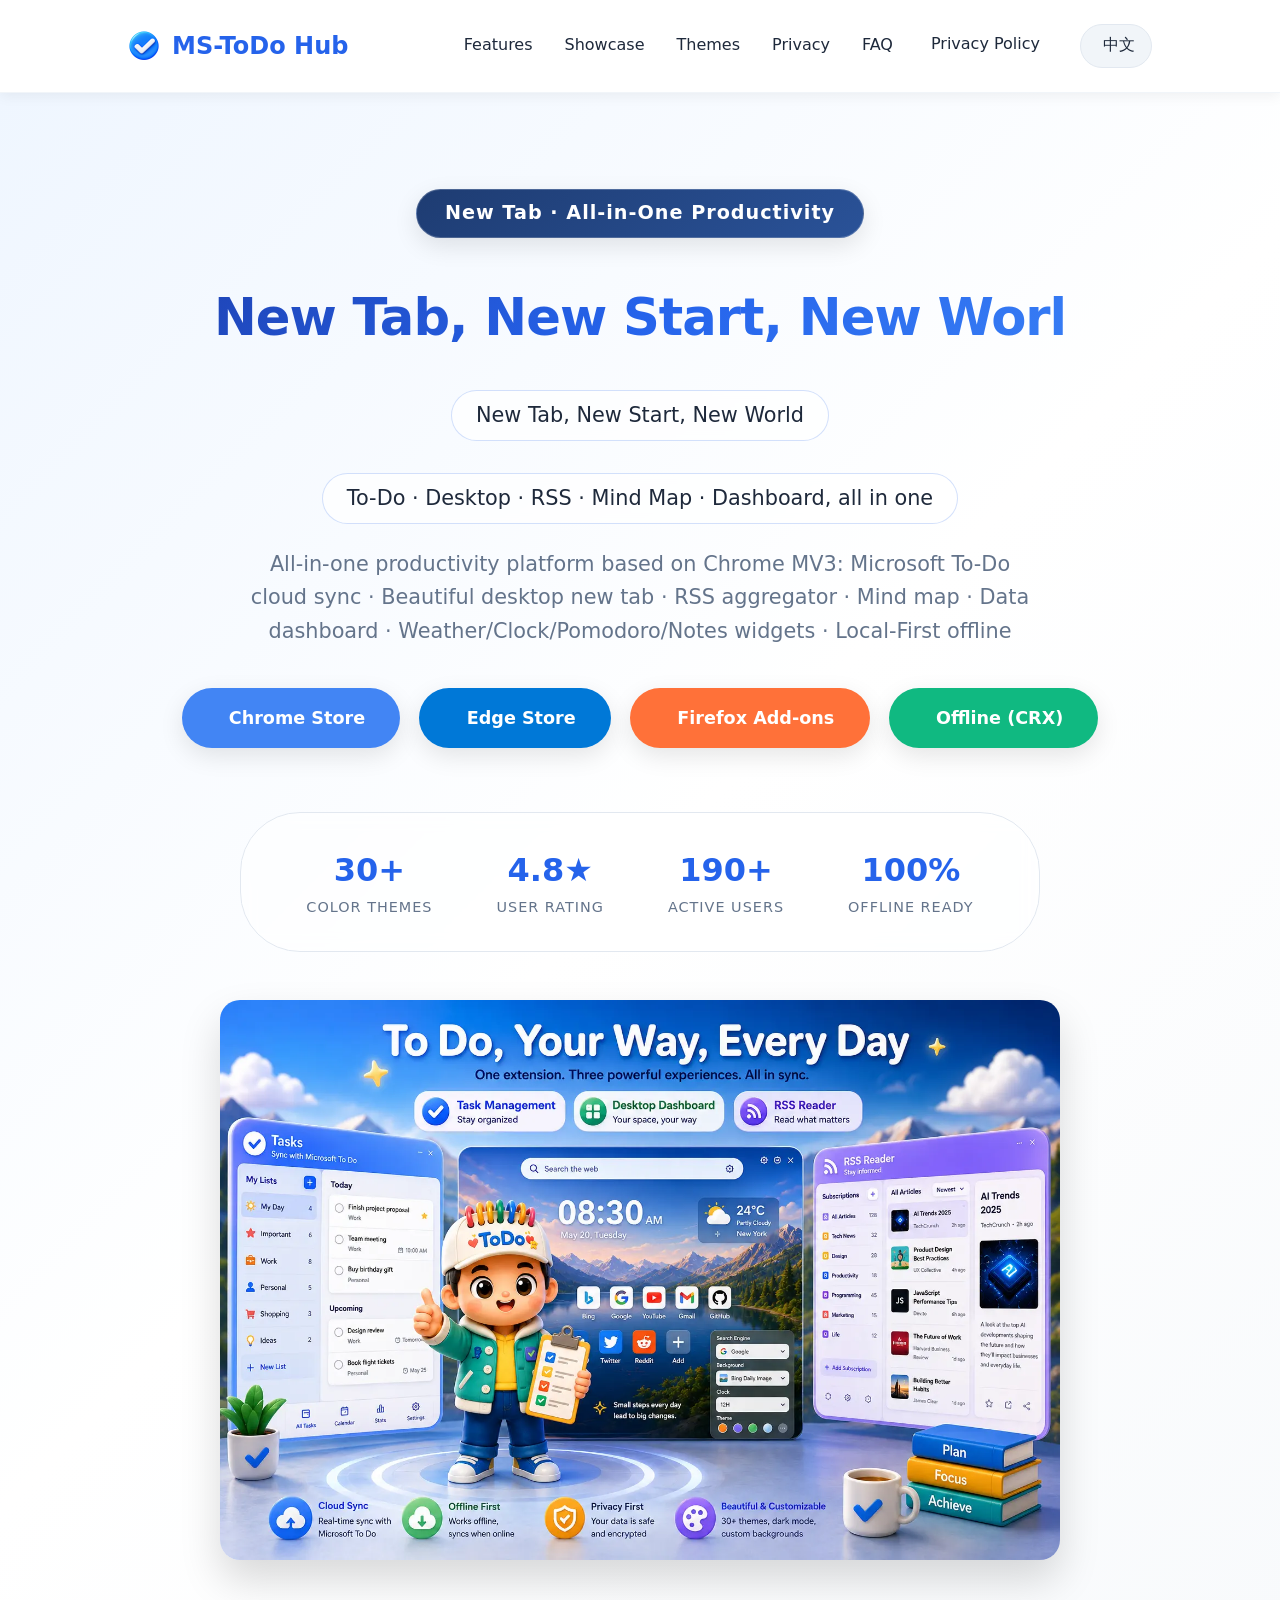
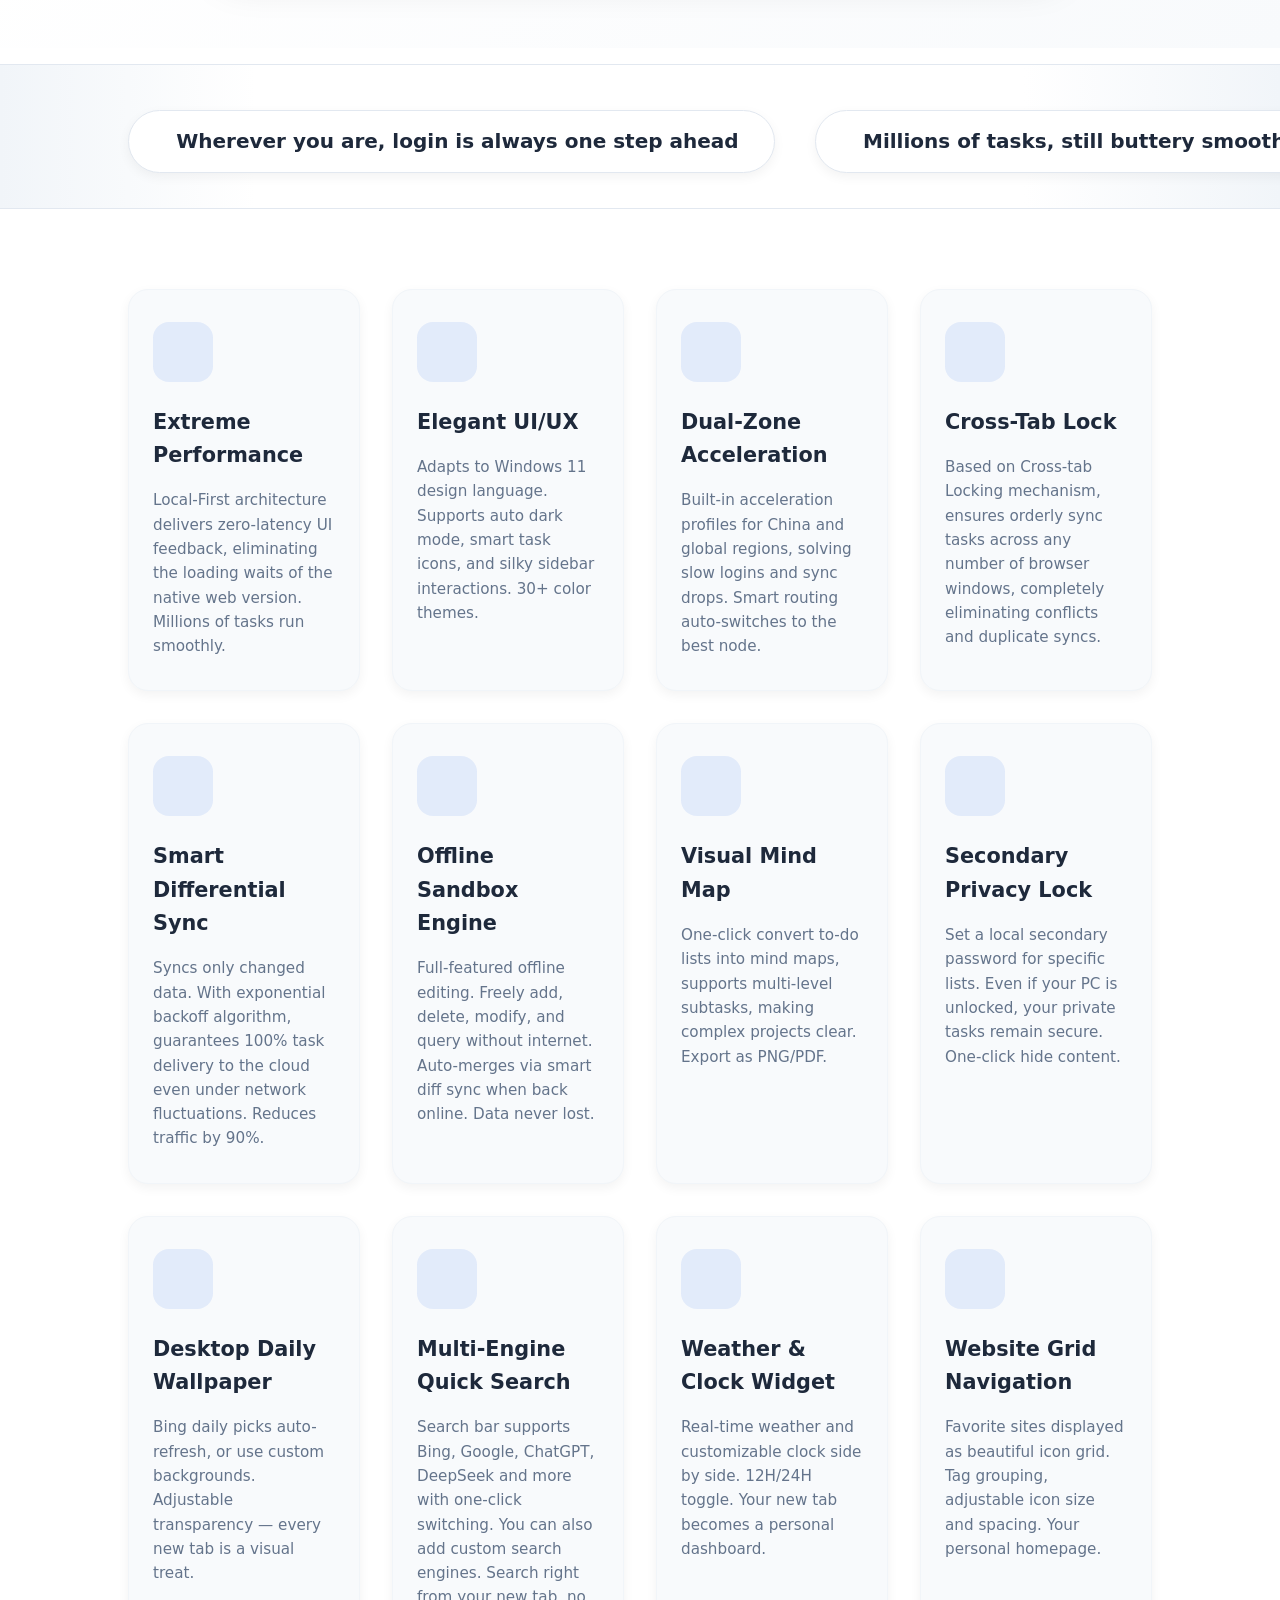
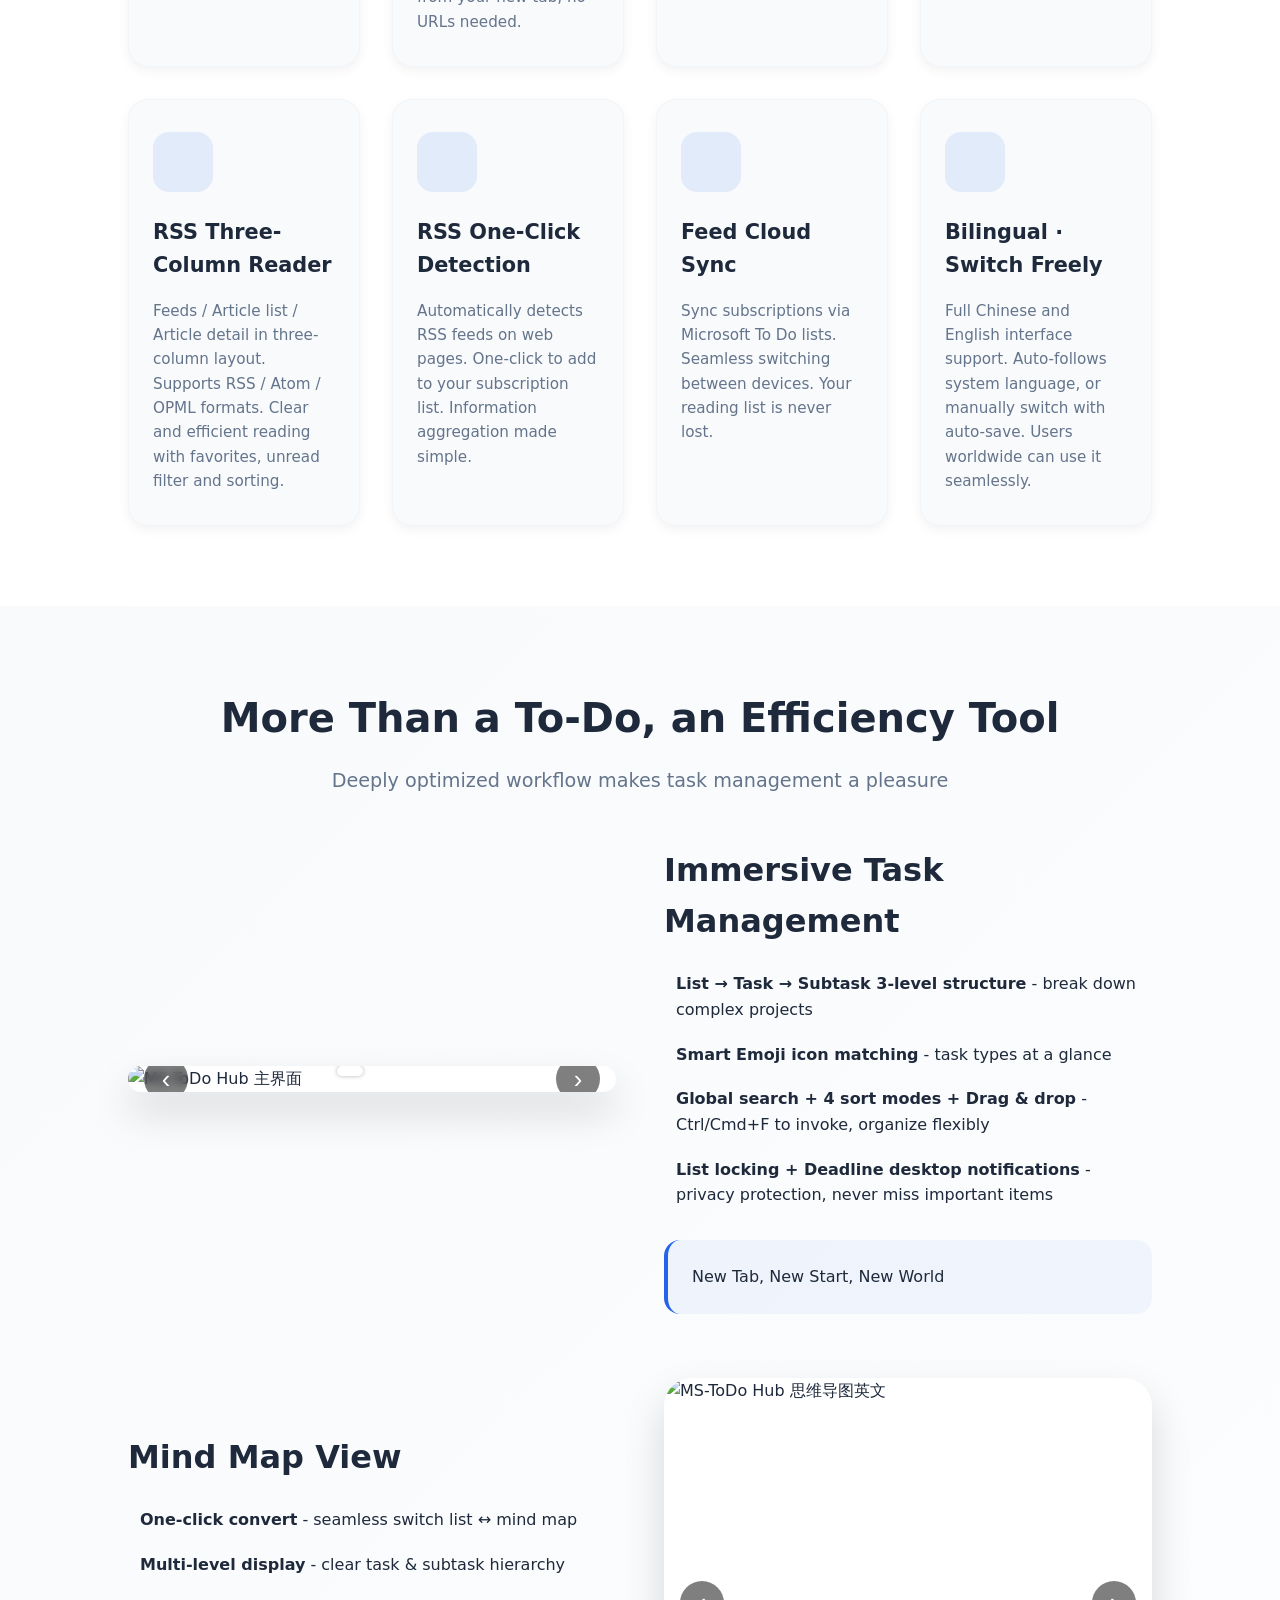
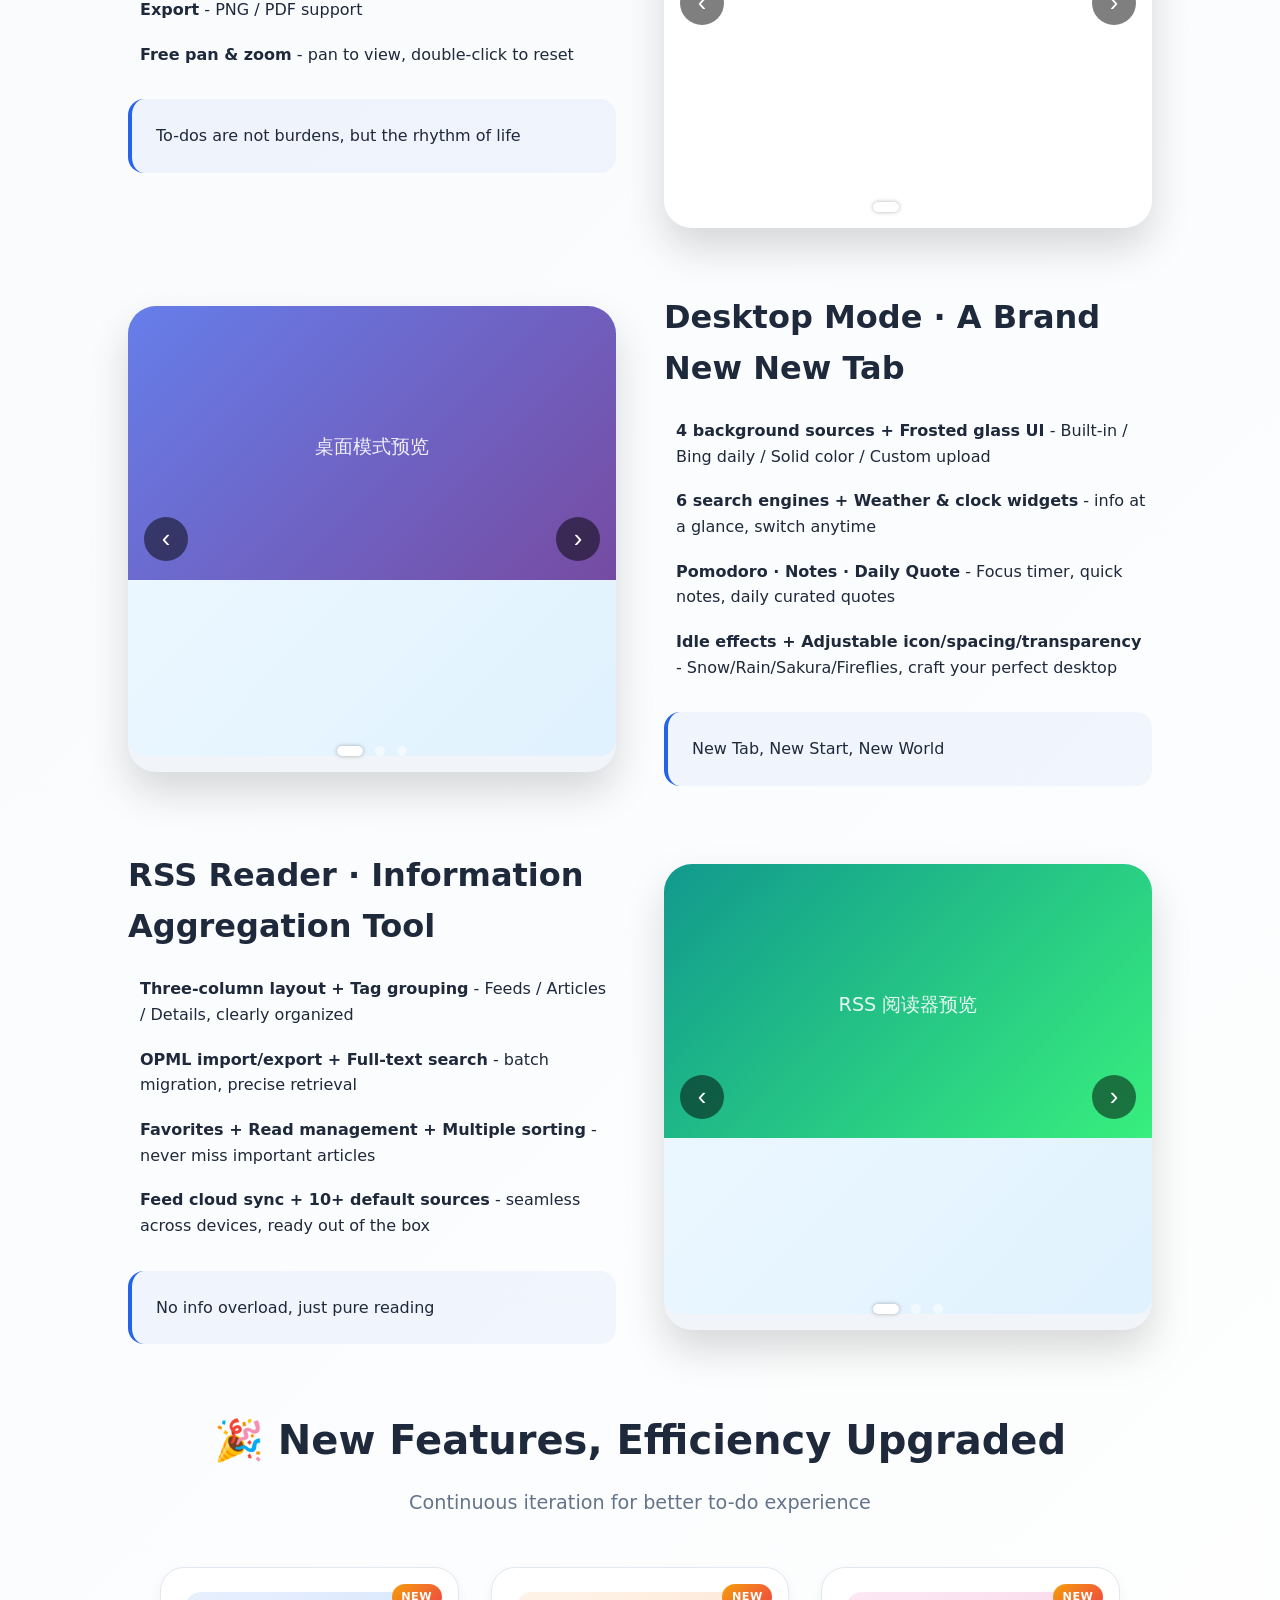
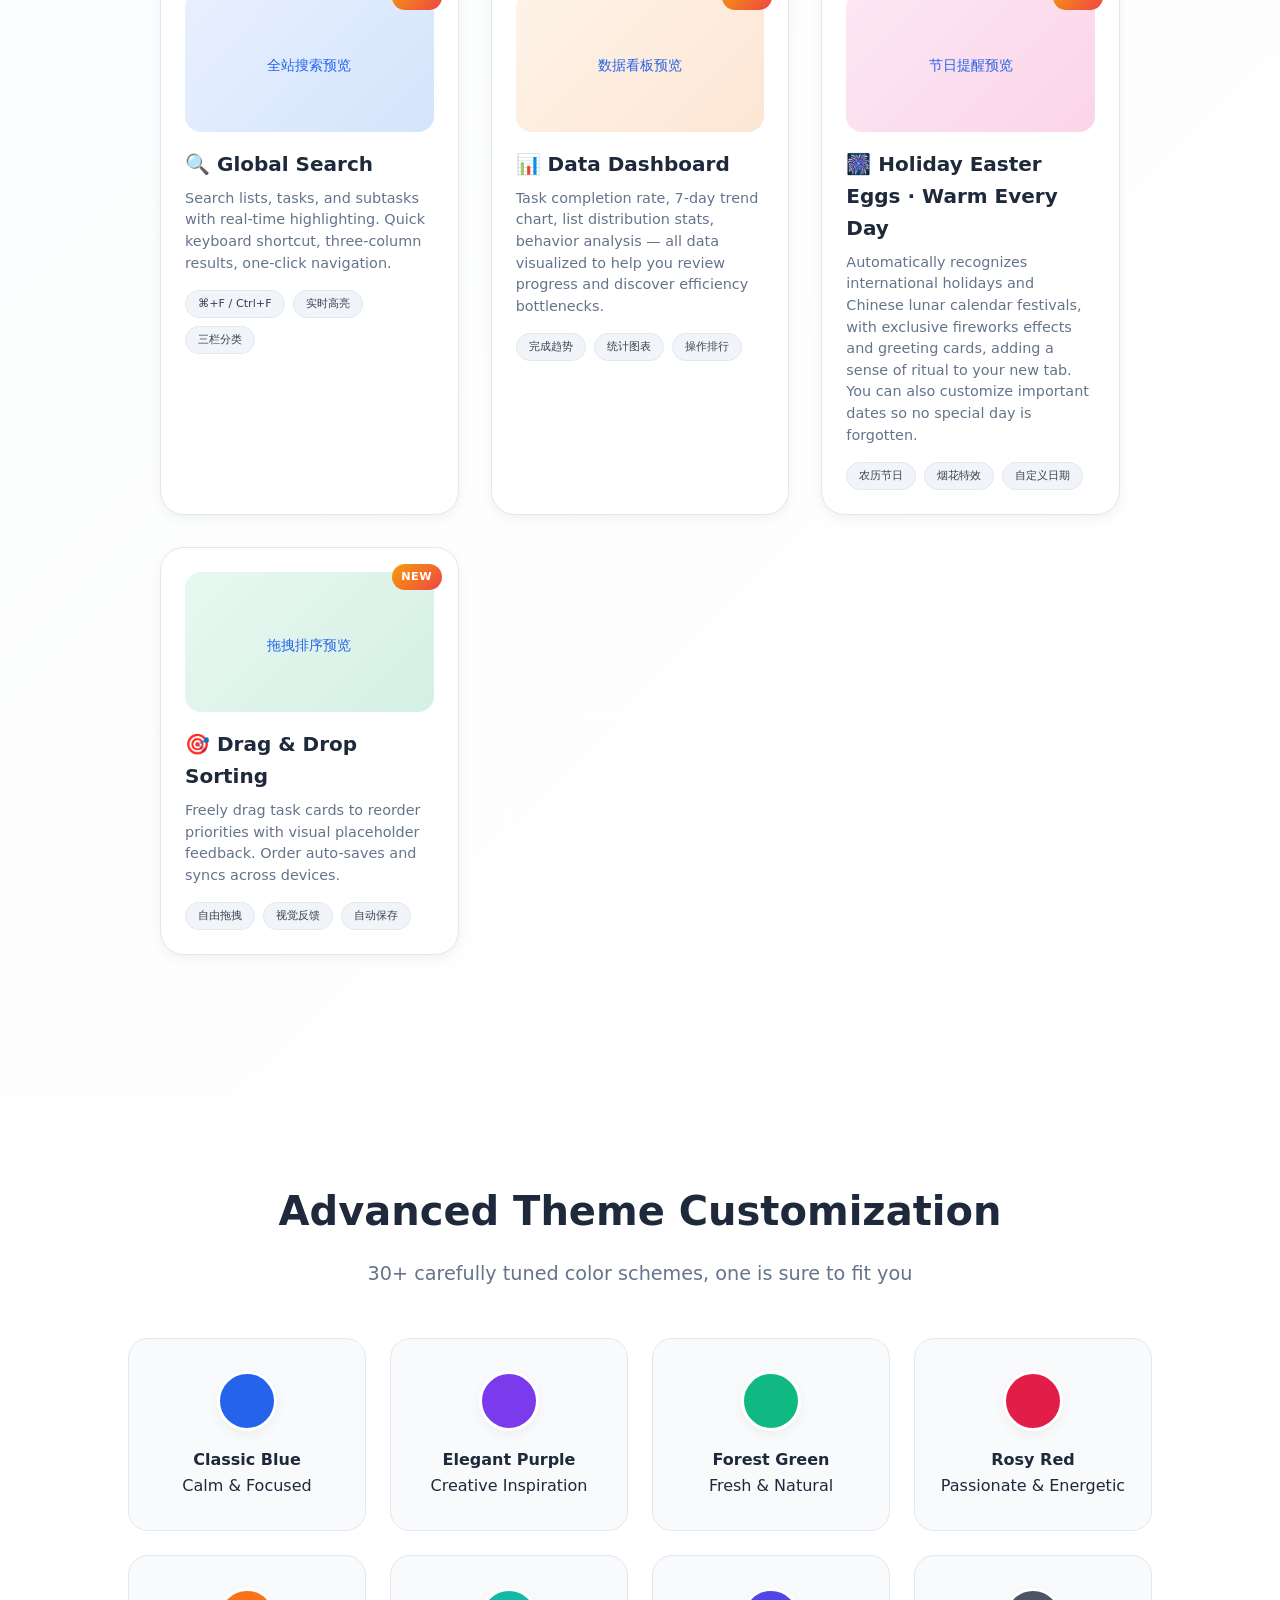
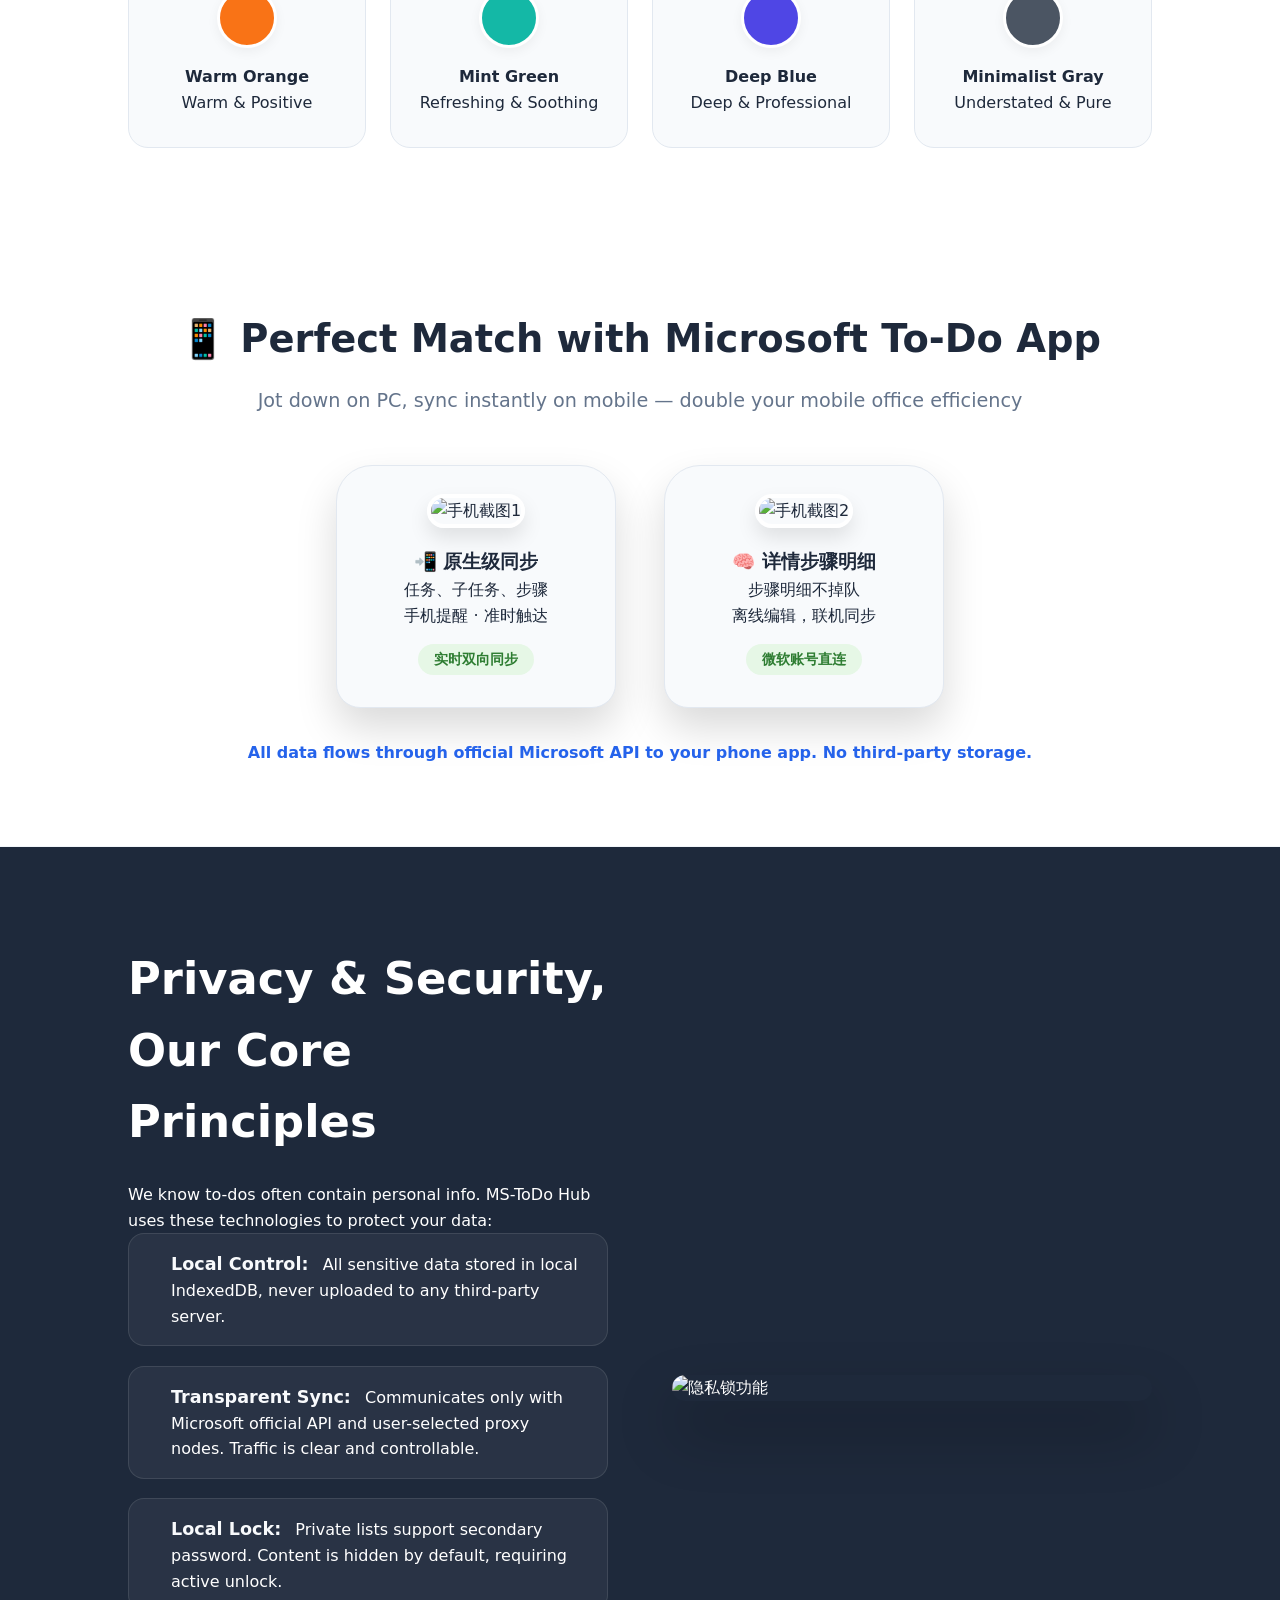
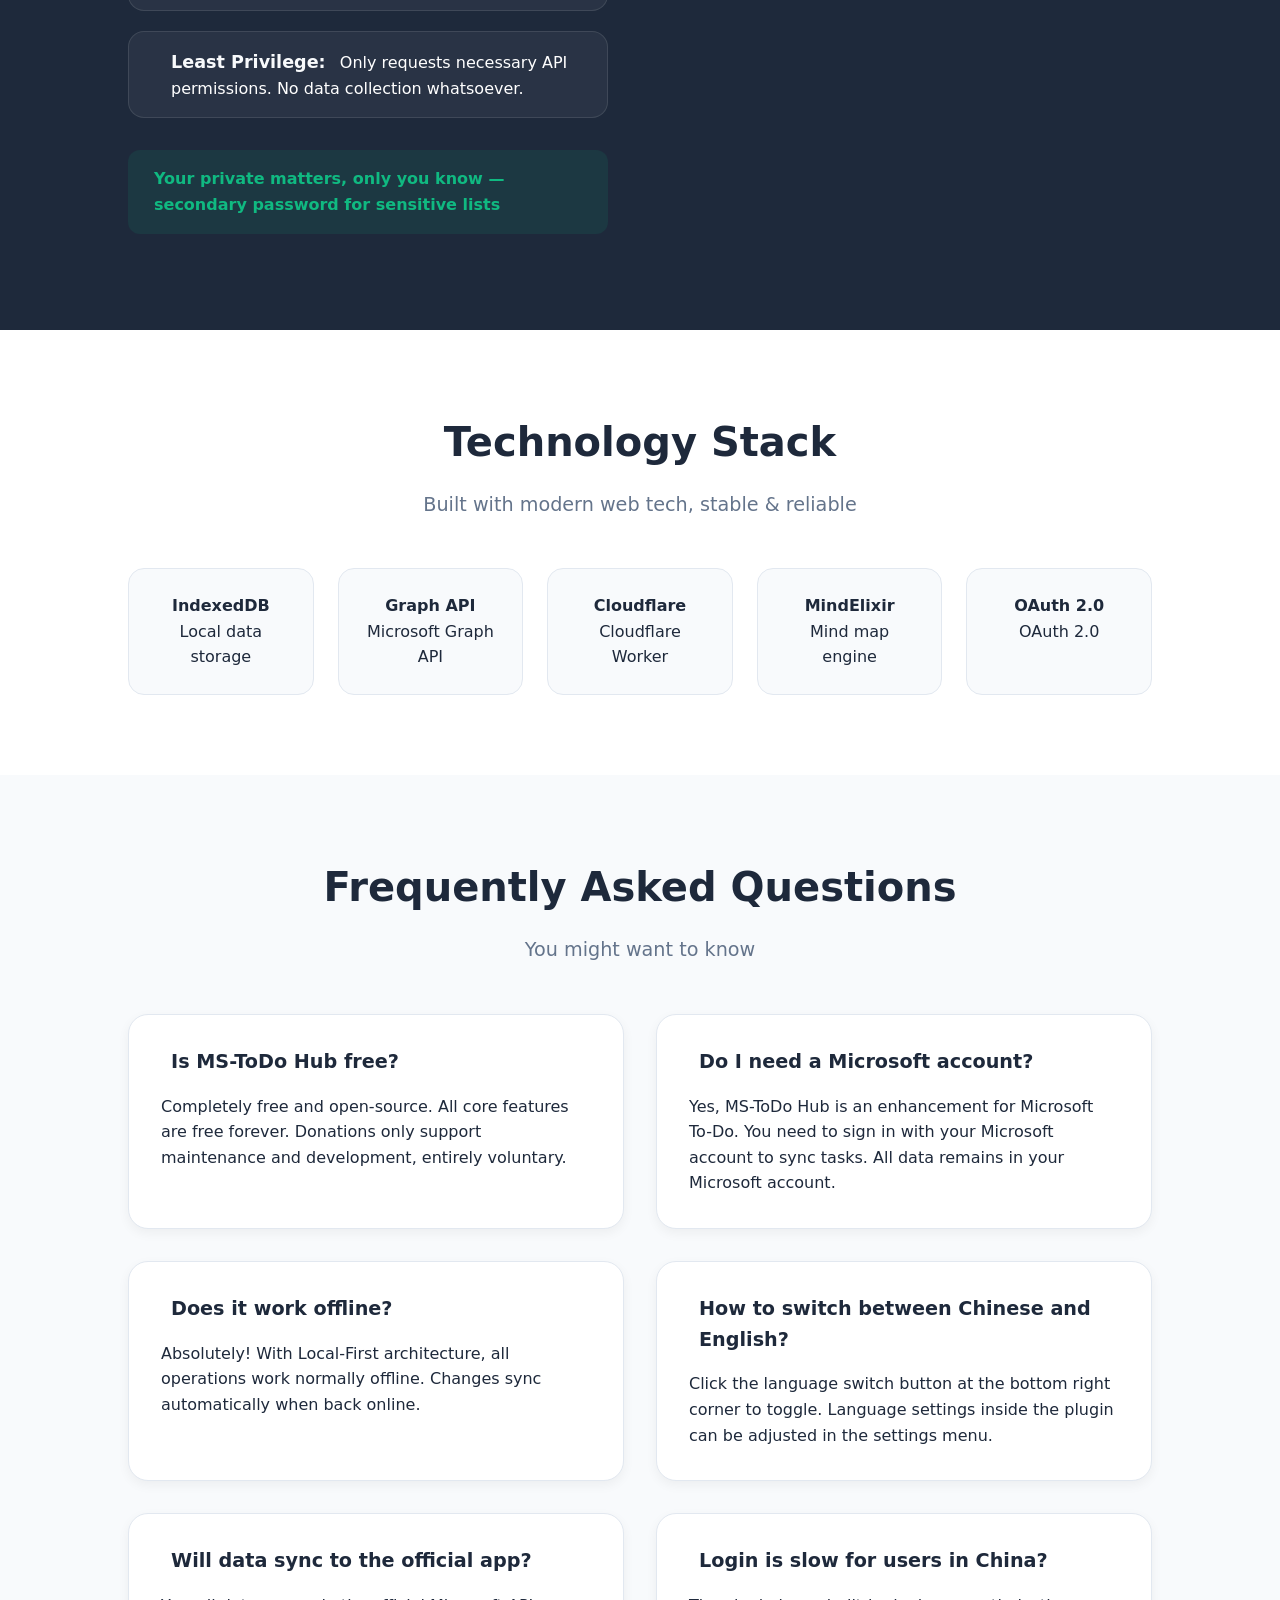
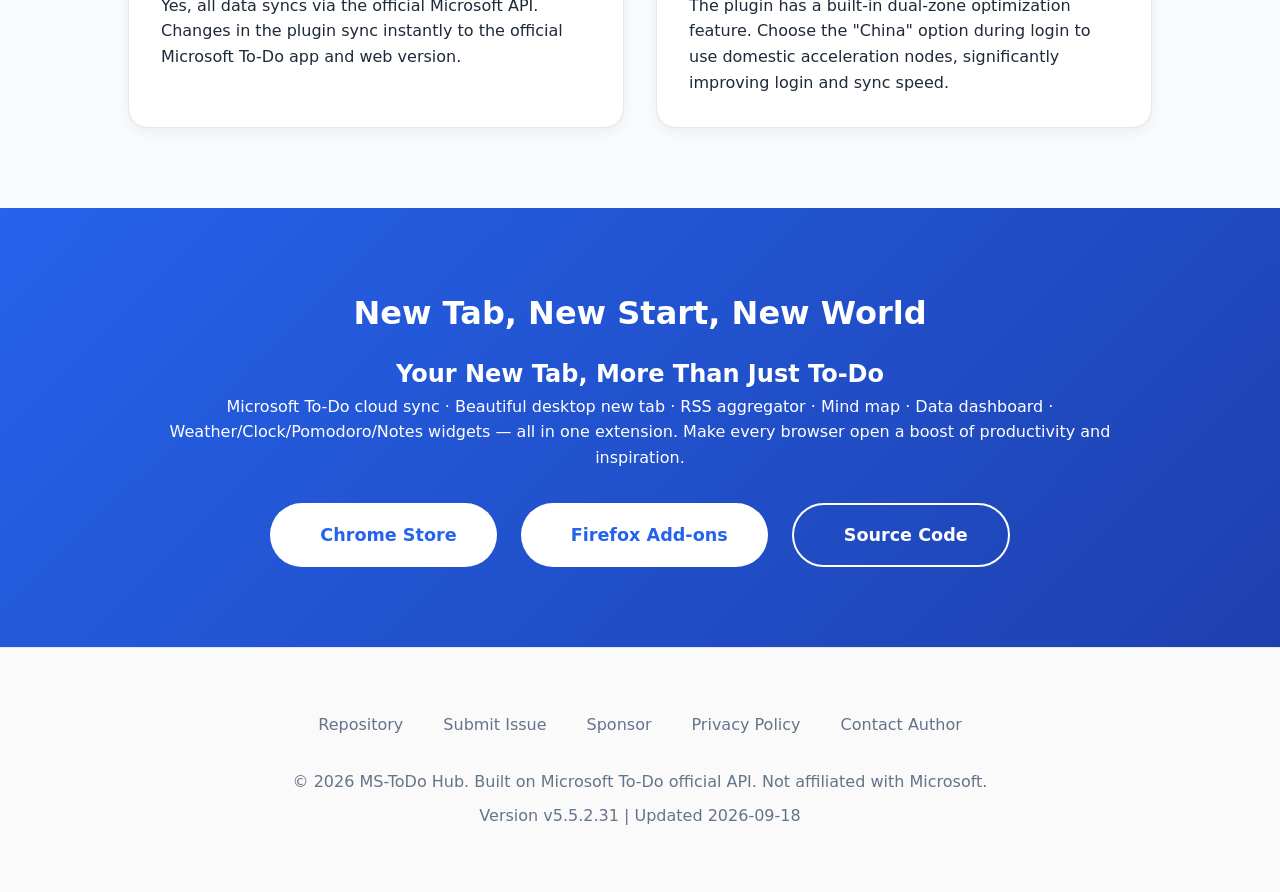
==== index.html @ 9c336937 "离线下载" ====
<!DOCTYPE html>
<html lang="zh-CN">
<head>
    <meta charset="UTF-8">
    <meta name="viewport" content="width=device-width, initial-scale=1.0, user-scalable=yes">
    <title>MS-ToDo Hub · 新标签，新起点，新世界</title>
    <meta name="description" content="MS-ToDo Hub — 基于 Chrome MV3 的一站式效率平台：微软待办云端同步 · 精美桌面新标签页 · RSS 信息聚合 · 思维导图 · 数据看板，辅以天气、时钟、番茄钟、便签等桌面小组件。Local-First 离线优先，双向实时同步。">
    <meta name="keywords" content="微软待办, Microsoft To-Do, 新标签页, RSS阅读器, 桌面模式, 离线同步, 思维导图, 番茄钟, 数据看板, 每日一言">
    <meta property="og:title" content="MS-ToDo Hub · 新标签，新起点，新世界">
    <meta property="og:description" content="一站式效率平台：微软待办云端同步 · 精美桌面新标签页 · RSS 信息聚合 · 思维导图 · 数据看板 · 天气/时钟/番茄钟/便签小组件 · Local-First 离线优先">
    <meta property="og:image" content="img/logo/logo.png">
<!--    <meta name="google-adsense-account" content="ca-pub-5532146792919781">-->
<!--    <script async src="https://pagead2.googlesyndication.com/pagead/js/adsbygoogle.js?client=ca-pub-5532146792919781" crossorigin="anonymous"></script>-->
    <link rel="icon" type="image/x-icon" href="/favicon.ico">
    <link rel="icon" type="image/png" href="img/logo/logo.png">
    <link rel="apple-touch-icon" href="img/logo/logo.png">
    <link rel="stylesheet" href="css/awesome-6.7.2.css">
    <link rel="stylesheet" href="css/page.css">
</head>
<body>
<nav>
    <div class="logo">
        <a href="/">
            <img src="img/logo/logo.png" alt="MS-ToDo Hub Logo">
            MS-ToDo Hub
        </a>
    </div>
    <div class="nav-links">
        <a href="#features" data-i18n="nav-features"><i class="fa-solid fa-star"></i> 功能特性</a>
        <a href="#showcase" data-i18n="nav-showcase"><i class="fa-solid fa-eye"></i> 界面预览</a>
        <a href="#theme" data-i18n="nav-theme"><i class="fa-solid fa-palette"></i> 主题定制</a>
        <a href="#privacy" data-i18n="nav-privacy"><i class="fa-solid fa-shield"></i> 安全隐私</a>
        <a href="#faq" data-i18n="nav-faq"><i class="fa-solid fa-circle-question"></i> FAQ</a>
        <a href="privacy.html"><i class="fa-solid fa-lock"></i> <span data-i18n="nav-privacypolicy">隐私政策</span></a>
        <!--        <span class="btn-sponsor-nav" onclick="toggleSponsorModal(true)" data-i18n="nav-sponsor"><i class="fa-solid fa-heart"></i> 资助作者</span>-->
        <!--        <a href="https://github.com/cuifuq7/ms-todo" target="_blank"><i class="fa-brands fa-github"></i> GitHub</a>-->
        <div class="nav-lang" onclick="toggleLanguage()">
            <i class="fa-solid fa-globe"></i>
            <span id="lang-btn-text">English</span>
        </div>
    </div>
</nav>

<section class="hero">
    <span class="version-badge" data-i18n="version-badge"><i class="fa-solid fa-check-double"></i> 新标签页 · 多合一效率工具</span>
    <div id="dynamic-slogan"></div>
    <div class="tagline-row">
        <span class="tagline"><i class="fa-regular fa-star"></i> <span data-i18n="tagline-simple">新标签，新起点，新世界</span></span>
        <span class="tagline"><i class="fa-regular fa-heart"></i> <span data-i18n="tagline-emotional">待办 · 桌面 · RSS · 导图 · 看板，一个都不少</span></span>
    </div>
    <p class="subhead" data-i18n="hero-desc">基于 Chrome MV3 的一站式效率平台：微软待办云端同步 · 精美桌面新标签页 · RSS 信息聚合 · 思维导图 · 数据看板 · 天气/时钟/番茄钟/便签小组件 · Local-First 离线优先</p>
    <div class="download-container">
        <a href="https://chromewebstore.google.com/detail/icmnmeceeheemlmbmolfendmiieabiac?utm_source=item-share-cb" class="btn-download btn-chrome" target="_blank">
            <i class="fa-brands fa-chrome"></i> <span data-i18n="btn-chrome">Chrome 商店</span>
        </a>
        <a href="https://microsoftedge.microsoft.com/addons/detail/mstodo/aoodkfaickihogbaooannechhccggnbp" class="btn-download btn-edge" target="_blank">
            <i class="fa-brands fa-edge"></i> <span data-i18n="btn-edge">Edge 商店</span>
        </a>
        <a href="https://addons.mozilla.org/zh-CN/firefox/addon/ms-todo" class="btn-download btn-firefox" target="_blank">
            <i class="fa-brands fa-firefox"></i> <span data-i18n="btn-firefox">Firefox 商店</span>
        </a>
        <a href="/files/MS-ToDo_Hub.crx" class="btn-download btn-crx" download>
            <i class="fa-solid fa-download"></i> <span data-i18n="btn-crx">离线版下载</span>
        </a>
    </div>
    <div class="stats-bar">
        <div class="stat-item">
            <div class="stat-number">30+</div>
            <div class="stat-label" data-i18n="stat-themes">颜色主题</div>
        </div>
        <div class="stat-item">
            <div class="stat-number">4.8★</div>
            <div class="stat-label" data-i18n="stat-rating">用户评分</div>
        </div>
        <div class="stat-item">
            <div class="stat-number">190+</div>
            <div class="stat-label" data-i18n="stat-users">活跃用户</div>
        </div>
        <div class="stat-item">
            <div class="stat-number">100%</div>
            <div class="stat-label" data-i18n="stat-offline">离线可用</div>
        </div>
    </div>
    <div class="hero-image" onclick="toggleVideoModal(true)" style="cursor:pointer;">
        <div class="hero-play-btn"><i class="fa-solid fa-circle-play"></i></div>
        <img src="img/xiaoT/xiaoT-info.webp" alt="MS-ToDo Hub xiaoT">
    </div>
</section>

<section class="slogan-waterfall">
    <div class="waterfall-track">
        <div class="waterfall-item"><i class="fa-solid fa-globe"></i> <span data-i18n="waterfall1">无论身在何处，登录永远快人一步</span></div>
        <div class="waterfall-item"><i class="fa-solid fa-rocket"></i> <span data-i18n="waterfall2">百万级任务，依然丝滑</span></div>
        <div class="waterfall-item"><i class="fa-solid fa-cloud-bolt"></i> <span data-i18n="waterfall3">离线编辑，联网自动同步</span></div>
        <div class="waterfall-item"><i class="fa-solid fa-brain"></i> <span data-i18n="waterfall4">待办变导图，思路更清晰</span></div>
        <div class="waterfall-item"><i class="fa-solid fa-lock"></i> <span data-i18n="waterfall5">二级密码保护敏感列表</span></div>
        <div class="waterfall-item"><i class="fa-solid fa-mobile-screen-button"></i> <span data-i18n="waterfall6">手机App无缝同步</span></div>
        <div class="waterfall-item"><i class="fa-solid fa-image"></i> <span data-i18n="waterfall7">必应每日一图，桌面焕然一新</span></div>
        <div class="waterfall-item"><i class="fa-solid fa-rss"></i> <span data-i18n="waterfall8">RSS 一键订阅，信息聚合</span></div>
        <div class="waterfall-item"><i class="fa-solid fa-globe"></i> <span data-i18n="waterfall1">无论身在何处，登录永远快人一步</span></div>
        <div class="waterfall-item"><i class="fa-solid fa-rocket"></i> <span data-i18n="waterfall2">百万级任务，依然丝滑</span></div>
        <div class="waterfall-item"><i class="fa-solid fa-cloud-bolt"></i> <span data-i18n="waterfall3">离线编辑，联网自动同步</span></div>
        <div class="waterfall-item"><i class="fa-solid fa-brain"></i> <span data-i18n="waterfall4">待办变导图，思路更清晰</span></div>
        <div class="waterfall-item"><i class="fa-solid fa-lock"></i> <span data-i18n="waterfall5">二级密码保护敏感列表</span></div>
        <div class="waterfall-item"><i class="fa-solid fa-mobile-screen-button"></i> <span data-i18n="waterfall6">手机App无缝同步</span></div>
    </div>
</section>

<section class="features" id="features">
    <div class="feature-card">
        <div class="feature-icon"><i class="fa-solid fa-gauge-high"></i></div>
        <h3 data-i18n="f1-t">极致性能体验</h3>
        <p data-i18n="f1-d">采用 Local-First 架构，UI 操作实现零延迟反馈，彻底告别原生网页版的加载等待感。百万级任务流畅运行。</p></div>
    <div class="feature-card">
        <div class="feature-icon"><i class="fa-solid fa-wand-magic-sparkles"></i></div>
        <h3 data-i18n="f2-t">优雅 UI 交互</h3>
        <p data-i18n="f2-d">适配 Windows 11 设计语言。支持自动暗黑模式、智能任务图标匹配与丝滑的侧边栏交互。30+ 颜色主题自由切换。</p></div>
    <div class="feature-card">
        <div class="feature-icon"><i class="fa-solid fa-bolt-lightning"></i></div>
        <h3 data-i18n="f3-t">双区调优加速</h3>
        <p data-i18n="f3-d">内置中国区与国际区加速配置，针对性解决国内环境下登录缓慢与同步断连的顽疾。智能路由，自动切换最优节点。</p></div>
    <div class="feature-card">
        <div class="feature-icon"><i class="fa-solid fa-clone"></i></div>
        <h3 data-i18n="f4-t">跨标签协同锁</h3>
        <p data-i18n="f4-d">基于 Cross-tab Locking 机制，无论开启多少浏览器窗口，均能确保同步任务有序进行，彻底杜绝冲突与重复同步。</p></div>
    <div class="feature-card">
        <div class="feature-icon"><i class="fa-solid fa-cloud-arrow-up"></i></div>
        <h3 data-i18n="f5-t">智能差分同步</h3>
        <p data-i18n="f5-d">仅同步变更数据，配合指数重试算法，在网络波动环境下亦能保证任务百分百触达云端。流量消耗降低 90%。</p></div>
    <div class="feature-card">
        <div class="feature-icon"><i class="fa-solid fa-box-archive"></i></div>
        <h3 data-i18n="f6-t">离线沙箱引擎</h3>
        <p data-i18n="f6-d">支持全功能离线编辑。无网络时自由增删改查，待联网后自动执行智能差分合并同步，数据永不丢失。</p></div>
    <div class="feature-card">
        <div class="feature-icon"><i class="fa-solid fa-sitemap"></i></div>
        <h3 data-i18n="f7-t">可视化任务导图</h3>
        <p data-i18n="f7-d">一键将待办列表转化为思维导图，支持多级子任务展示，让复杂项目脉络清晰可见。支持导出为 PNG/PDF。</p></div>
    <div class="feature-card">
        <div class="feature-icon"><i class="fa-solid fa-shield-halved"></i></div>
        <h3 data-i18n="f8-t">Secondary 隐私锁</h3>
        <p data-i18n="f8-d">支持为特定列表设置本地二级密码。即使电脑处于解锁状态，你的私密任务依然固若金汤。内容一键隐藏。</p></div>
    <div class="feature-card">
        <div class="feature-icon"><i class="fa-solid fa-image"></i></div>
        <h3 data-i18n="f9-t">桌面每日一图</h3>
        <p data-i18n="f9-d">必应每日精选壁纸自动更新，也支持自定义背景图。透明度可调，让每次打开新标签页都是视觉享受。</p></div>
    <div class="feature-card">
        <div class="feature-icon"><i class="fa-solid fa-magnifying-glass"></i></div>
        <h3 data-i18n="f10-t">多引擎快捷搜索</h3>
        <p data-i18n="f10-d">搜索框支持 Bing、Google、ChatGPT、DeepSeek 等多引擎一键切换，还可自定义添加搜索引擎。新标签页即可快速发起搜索，无需记忆网址。</p></div>
    <div class="feature-card">
        <div class="feature-icon"><i class="fa-solid fa-cloud-sun"></i></div>
        <h3 data-i18n="f11-t">天气时钟小组件</h3>
        <p data-i18n="f11-d">实时天气与可定制时钟同屏展示，12H/24H 自由切换。新标签页秒变个人信息仪表盘。</p></div>
    <div class="feature-card">
        <div class="feature-icon"><i class="fa-solid fa-grip"></i></div>
        <h3 data-i18n="f12-t">收藏网站宫格导航</h3>
        <p data-i18n="f12-d">常用网站以精美图标宫格展示，支持标签分组、图标大小与间距调节。你的私人导航首页，触手可及。</p></div>
    <div class="feature-card">
        <div class="feature-icon"><i class="fa-solid fa-rss"></i></div>
        <h3 data-i18n="f13-t">RSS 三列阅读器</h3>
        <p data-i18n="f13-d">订阅源 / 文章列表 / 文章详情三列布局，支持 RSS / Atom / OPML 格式，阅读体验清晰高效。支持收藏、未读筛选与多种排序方式。</p></div>
    <div class="feature-card">
        <div class="feature-icon"><i class="fa-solid fa-satellite-dish"></i></div>
        <h3 data-i18n="f14-t">RSS 一键检测订阅</h3>
        <p data-i18n="f14-d">浏览网页时自动检测页面中的 RSS 源，一键即可添加到订阅列表。信息聚合从未如此简单。</p></div>
    <div class="feature-card">
        <div class="feature-icon"><i class="fa-solid fa-cloud-arrow-up"></i></div>
        <h3 data-i18n="f15-t">订阅源云端同步</h3>
        <p data-i18n="f15-d">通过 Microsoft To Do 列表实现订阅源云端同步，多设备间无缝切换，你的阅读列表永不丢失。</p></div>
    <div class="feature-card">
        <div class="feature-icon"><i class="fa-solid fa-language"></i></div>
        <h3 data-i18n="f16-t">中英双语 · 自由切换</h3>
        <p data-i18n="f16-d">完整支持中文与英文界面，自动跟随系统语言，也可手动切换，设置自动记忆。全球用户皆可顺畅使用。</p></div>
</section>

<section class="showcase" id="showcase">
    <h2 class="section-title" data-i18n="showcase-title">不止于待办，更是效率利器</h2>
    <p class="section-subtitle" data-i18n="showcase-subtitle">深度优化的工作流，让任务管理成为一种享受</p>
    <div class="showcase-grid">
        <div class="carousel-container" id="carousel1">
            <div class="carousel-slides" id="slides1">
                <div class="carousel-slide"><img src="img/page/family-pc.png" alt="MS-ToDo Hub 主界面"></div>
<!--                <div class="carousel-slide"><img src="img/page/desktop.png" alt="MS-ToDo 桌面"></div>-->
<!--                <div class="carousel-slide"><img src="img/page/rss.jpg" alt="MS-ToDo rss"></div>-->
                <div class="carousel-slide"><img src="img/page/Universities-list-zh.png" alt="MS-ToDo Hub 待办列表中文"></div>
                <div class="carousel-slide"><img src="img/page/Universities-list-en.png" alt="MS-ToDo Hub 待办列表英文"></div>
            </div>
            <button class="carousel-btn btn-prev" onclick="prevSlide('carousel1')">‹</button>
            <button class="carousel-btn btn-next" onclick="nextSlide('carousel1')">›</button>
            <div class="carousel-dots" id="dots1"></div>
        </div>
        <div class="showcase-content">
            <h3 data-i18n="showcase-1-title">沉浸式任务管理</h3>
            <ul class="showcase-list">
                <li><i class="fa-regular fa-circle-check"></i>
                    <div><strong data-i18n="showcase-1-1">列表 → 任务 → 子任务三级结构</strong><span data-i18n="showcase-1-1-d"> - 复杂项目轻松拆解</span></div>
                </li>
                <li><i class="fa-regular fa-circle-check"></i>
                    <div><strong data-i18n="showcase-1-2">智能 Emoji 图标匹配</strong><span data-i18n="showcase-1-2-d"> - 任务类型一目了然</span></div>
                </li>
                <li><i class="fa-regular fa-circle-check"></i>
                    <div><strong data-i18n="showcase-1-3">全局搜索 + 四种排序 + 拖拽排序</strong><span data-i18n="showcase-1-3-d"> - Ctrl/Cmd+F 一键唤起，灵活组织</span></div>
                </li>
                <li><i class="fa-regular fa-circle-check"></i>
                    <div><strong data-i18n="showcase-1-4">列表锁定 + 到期桌面通知提醒</strong><span data-i18n="showcase-1-4-d"> - 隐私保护，不错过重要事项</span></div>
                </li>
            </ul>
            <div class="showcase-quote"><i class="fa-regular fa-star"></i> <span data-i18n="showcase-quote-1">新标签页，新效率，新体验，新享受</span></div>
        </div>
    </div>
    <div class="showcase-grid" style="margin-top: 4rem;">
        <div class="showcase-content">
            <h3 data-i18n="showcase-2-title">思维导图视图</h3>
            <ul class="showcase-list">
                <li><i class="fa-regular fa-circle-check"></i>
                    <div><strong data-i18n="showcase-2-1">一键转换</strong><span data-i18n="showcase-2-1-d"> - 列表 ↔ 思维导图无缝切换</span></div>
                </li>
                <li><i class="fa-regular fa-circle-check"></i>
                    <div><strong data-i18n="showcase-2-2">多级展示</strong><span data-i18n="showcase-2-2-d"> - 任务与子任务层级清晰</span></div>
                </li>
                <li><i class="fa-regular fa-circle-check"></i>
                    <div><strong data-i18n="showcase-2-3">导出功能</strong><span data-i18n="showcase-2-3-d"> - 支持 PNG / PDF 导出</span></div>
                </li>
                <li><i class="fa-regular fa-circle-check"></i>
                    <div><strong data-i18n="showcase-2-4">自由拖拽</strong><span data-i18n="showcase-2-4-d"> - 平移查看，双击复位</span></div>
                </li>
            </ul>
            <div class="showcase-quote"><i class="fa-regular fa-lightbulb"></i> <span data-i18n="showcase-quote-2">待办不该是负担，而是生活的节奏</span></div>
        </div>
        <div class="carousel-container" id="carousel2">
            <div class="carousel-slides" id="slides2">
                <div class="carousel-slide"><img src="img/page/Universities-mind-en.png" alt="MS-ToDo Hub 思维导图英文" style="height: 450px;"></div>
                <div class="carousel-slide"><img src="img/page/Universities-mind-zh.png" alt="MS-ToDo Hub 思维导图中文" style="height: 450px;"></div>
                <div class="carousel-slide"><img src="img/page/family-pc-mind.png" alt="MS-ToDo Hub 思维导图总览" style="height: 450px;"></div>
            </div>
            <button class="carousel-btn btn-prev" onclick="prevSlide('carousel2')">‹</button>
            <button class="carousel-btn btn-next" onclick="nextSlide('carousel2')">›</button>
            <div class="carousel-dots" id="dots2"></div>
        </div>
    </div>

    <!-- ==================== 桌面模式展示 ==================== -->
    <div class="showcase-grid" style="margin-top: 4rem;">
        <div class="carousel-container" id="carousel3">
            <div class="carousel-slides" id="slides3">
                <div class="carousel-slide">
                    <div class="feature-img-placeholder" style="height: 450px;">
                        <div class="placeholder-img" style="background: linear-gradient(135deg, #667eea 0%, #764ba2 100%);">
                            <i class="fa-solid fa-image" style="font-size: 4rem; color: rgba(255,255,255,0.8);"></i>
                            <span style="color: rgba(255,255,255,0.9); font-size: 1.2rem;">桌面模式预览</span>
                        </div>
                    </div>
                </div>
                <div class="carousel-slide">
                    <div class="feature-img-placeholder" style="height: 450px;">
                        <div class="placeholder-img" style="background: linear-gradient(135deg, #f093fb 0%, #f5576c 100%);">
                            <i class="fa-solid fa-grip" style="font-size: 4rem; color: rgba(255,255,255,0.8);"></i>
                            <span style="color: rgba(255,255,255,0.9); font-size: 1.2rem;">网站宫格导航</span>
                        </div>
                    </div>
                </div>
                <div class="carousel-slide">
                    <div class="feature-img-placeholder" style="height: 450px;">
                        <div class="placeholder-img" style="background: linear-gradient(135deg, #4facfe 0%, #00f2fe 100%);">
                            <i class="fa-solid fa-cloud-sun" style="font-size: 4rem; color: rgba(255,255,255,0.8);"></i>
                            <span style="color: rgba(255,255,255,0.9); font-size: 1.2rem;">天气时钟组件</span>
                        </div>
                    </div>
                </div>
            </div>
            <button class="carousel-btn btn-prev" onclick="prevSlide('carousel3')">‹</button>
            <button class="carousel-btn btn-next" onclick="nextSlide('carousel3')">›</button>
            <div class="carousel-dots" id="dots3"></div>
        </div>
        <div class="showcase-content">
            <h3 data-i18n="showcase-3-title">桌面模式 · 新标签页焕然一新</h3>
            <ul class="showcase-list">
                <li><i class="fa-regular fa-circle-check"></i>
                    <div><strong data-i18n="showcase-3-1">4 种背景来源 + 毛玻璃 UI</strong><span data-i18n="showcase-3-1-d"> - 内置壁纸 / 必应每日一图 / 纯色 / 自定义上传</span></div>
                </li>
                <li><i class="fa-regular fa-circle-check"></i>
                    <div><strong data-i18n="showcase-3-2">6 大搜索引擎 + 天气时钟小组件</strong><span data-i18n="showcase-3-2-d"> - 信息一目了然，随手切换</span></div>
                </li>
                <li><i class="fa-regular fa-circle-check"></i>
                    <div><strong data-i18n="showcase-3-3">番茄钟 · 便签 · 每日一言</strong><span data-i18n="showcase-3-3-d"> - 专注计时、灵感速记、每日精选语录</span></div>
                </li>
                <li><i class="fa-regular fa-circle-check"></i>
                    <div><strong data-i18n="showcase-3-4">空闲特效 + 图标/间距/透明度可调</strong><span data-i18n="showcase-3-4-d"> - 雪花/雨/樱花/萤火虫，打造专属桌面</span></div>
                </li>
            </ul>
            <div class="showcase-quote"><i class="fa-solid fa-image"></i> <span data-i18n="showcase-quote-3">新标签，新起点，新世界</span></div>
        </div>
    </div>

    <!-- ==================== RSS 阅读器展示 ==================== -->
    <div class="showcase-grid" style="margin-top: 4rem;">
        <div class="showcase-content">
            <h3 data-i18n="showcase-4-title">RSS 阅读器 · 信息聚合利器</h3>
            <ul class="showcase-list">
                <li><i class="fa-regular fa-circle-check"></i>
                    <div><strong data-i18n="showcase-4-1">三列布局 + 标签分组管理</strong><span data-i18n="showcase-4-1-d"> - 订阅源 / 文章 / 详情，分类清晰</span></div>
                </li>
                <li><i class="fa-regular fa-circle-check"></i>
                    <div><strong data-i18n="showcase-4-2">OPML 导入/导出 + 全文搜索</strong><span data-i18n="showcase-4-2-d"> - 批量迁移，精准检索</span></div>
                </li>
                <li><i class="fa-regular fa-circle-check"></i>
                    <div><strong data-i18n="showcase-4-3">收藏 + 已读管理 + 多种排序</strong><span data-i18n="showcase-4-3-d"> - 重要文章不遗漏</span></div>
                </li>
                <li><i class="fa-regular fa-circle-check"></i>
                    <div><strong data-i18n="showcase-4-4">订阅源云端同步 + 10+ 默认源</strong><span data-i18n="showcase-4-4-d"> - 多设备无缝切换，开箱即用</span></div>
                </li>
            </ul>
            <div class="showcase-quote"><i class="fa-solid fa-rss"></i> <span data-i18n="showcase-quote-4">信息不超载，阅读更纯粹</span></div>
        </div>
        <div class="carousel-container" id="carousel4">
            <div class="carousel-slides" id="slides4">
                <div class="carousel-slide">
                    <div class="feature-img-placeholder" style="height: 450px;">
                        <div class="placeholder-img" style="background: linear-gradient(135deg, #11998e 0%, #38ef7d 100%);">
                            <i class="fa-solid fa-rss" style="font-size: 4rem; color: rgba(255,255,255,0.8);"></i>
                            <span style="color: rgba(255,255,255,0.9); font-size: 1.2rem;">RSS 阅读器预览</span>
                        </div>
                    </div>
                </div>
                <div class="carousel-slide">
                    <div class="feature-img-placeholder" style="height: 450px;">
                        <div class="placeholder-img" style="background: linear-gradient(135deg, #ee0979 0%, #ff6a00 100%);">
                            <i class="fa-solid fa-satellite-dish" style="font-size: 4rem; color: rgba(255,255,255,0.8);"></i>
                            <span style="color: rgba(255,255,255,0.9); font-size: 1.2rem;">一键检测订阅</span>
                        </div>
                    </div>
                </div>
                <div class="carousel-slide">
                    <div class="feature-img-placeholder" style="height: 450px;">
                        <div class="placeholder-img" style="background: linear-gradient(135deg, #7F00FF 0%, #E100FF 100%);">
                            <i class="fa-solid fa-tags" style="font-size: 4rem; color: rgba(255,255,255,0.8);"></i>
                            <span style="color: rgba(255,255,255,0.9); font-size: 1.2rem;">标签分组管理</span>
                        </div>
                    </div>
                </div>
            </div>
            <button class="carousel-btn btn-prev" onclick="prevSlide('carousel4')">‹</button>
            <button class="carousel-btn btn-next" onclick="nextSlide('carousel4')">›</button>
            <div class="carousel-dots" id="dots4"></div>
        </div>
    </div>

    <!-- ==================== 新增功能展示区 ==================== -->
    <section class="new-features" id="new-features">
        <h2 class="section-title" data-i18n="new-features-title">🎉 全新功能，效率再升级</h2>
        <p class="section-subtitle" data-i18n="new-features-subtitle">持续迭代，只为更好的待办体验</p>

        <div class="new-features-grid">
            <!-- 功能1：全站搜索 -->
            <div class="new-feature-card">
                <div class="feature-img-placeholder">
                    <div class="placeholder-img">
                        <i class="fa-solid fa-magnifying-glass"></i>
                        <span>全站搜索预览</span>
                    </div>
                </div>
                <div class="feature-badge new">NEW</div>
                <h3 data-i18n="feature-search-title">🔍 全站搜索</h3>
                <p data-i18n="feature-search-desc">支持搜索列表、任务、子任务，实时高亮匹配内容，键盘快捷键快速唤起，结果三栏分类展示，一键跳转定位。</p>
                <div class="feature-tags">
                    <span>⌘+F / Ctrl+F</span>
                    <span>实时高亮</span>
                    <span>三栏分类</span>
                </div>
            </div>

            <!-- 功能2：数据看板 -->
            <div class="new-feature-card">
                <div class="feature-img-placeholder">
                    <div class="placeholder-img">
                        <i class="fa-solid fa-chart-line"></i>
                        <span>数据看板预览</span>
                    </div>
                </div>
                <div class="feature-badge new">NEW</div>
                <h3 data-i18n="feature-dashboard-title">📊 数据看板</h3>
                <p data-i18n="feature-dashboard-desc">任务完成率、7 天趋势图、各列表分布统计、操作行为分析——所有数据可视化呈现，帮你回顾进度、发现效率瓶颈。</p>
                <div class="feature-tags">
                    <span>完成趋势</span>
                    <span>统计图表</span>
                    <span>操作排行</span>
                </div>
            </div>

            <!-- 功能3：重要节日提醒 -->
            <div class="new-feature-card">
                <div class="feature-img-placeholder">
                    <div class="placeholder-img">
                        <i class="fa-solid fa-calendar-star"></i>
                        <span>节日提醒预览</span>
                    </div>
                </div>
                <div class="feature-badge new">NEW</div>
                <h3 data-i18n="feature-days-title">🎆 节日彩蛋 · 温暖每一天</h3>
                <p data-i18n="feature-days-desc">自动识别国际节日与中国农历节日，专属烟花特效与祝福卡片，为新标签页增添仪式感。还可自定义重要日期，让每个特别的日子都不被遗忘。</p>
                <div class="feature-tags">
                    <span>农历节日</span>
                    <span>烟花特效</span>
                    <span>自定义日期</span>
                </div>
            </div>

            <!-- 功能4：拖拽排序 -->
            <div class="new-feature-card">
                <div class="feature-img-placeholder">
                    <div class="placeholder-img">
                        <i class="fa-solid fa-arrows-up-down-left-right"></i>
                        <span>拖拽排序预览</span>
                    </div>
                </div>
                <div class="feature-badge new">NEW</div>
                <h3 data-i18n="feature-drag-title">🎯 拖拽排序</h3>
                <p data-i18n="feature-drag-desc">任务卡片自由拖拽排序，手动调整优先级，拖拽占位符视觉反馈，顺序自动保存同步。</p>
                <div class="feature-tags">
                    <span>自由拖拽</span>
                    <span>视觉反馈</span>
                    <span>自动保存</span>
                </div>
            </div>
        </div>
    </section>




</section>

<section class="theme-showcase" id="theme">
    <h2 class="section-title" data-i18n="theme-title">高级主题颜色定制</h2>
    <p class="section-subtitle" data-i18n="theme-subtitle">30+ 精心调校的色彩方案，总有一款适合你</p>
    <div class="theme-grid">
        <div class="theme-item">
            <div class="theme-color theme-blue"></div>
            <h4 data-i18n="theme-blue-title">经典蓝</h4>
            <p data-i18n="theme-blue-desc">沉稳专注</p></div>
        <div class="theme-item">
            <div class="theme-color theme-purple"></div>
            <h4 data-i18n="theme-purple-title">优雅紫</h4>
            <p data-i18n="theme-purple-desc">创意灵感</p></div>
        <div class="theme-item">
            <div class="theme-color theme-green"></div>
            <h4 data-i18n="theme-green-title">森林绿</h4>
            <p data-i18n="theme-green-desc">清新自然</p></div>
        <div class="theme-item">
            <div class="theme-color theme-rose"></div>
            <h4 data-i18n="theme-rose-title">玫瑰红</h4>
            <p data-i18n="theme-rose-desc">热情活力</p></div>
        <div class="theme-item">
            <div class="theme-color theme-orange"></div>
            <h4 data-i18n="theme-orange-title">暖阳橙</h4>
            <p data-i18n="theme-orange-desc">温暖积极</p></div>
        <div class="theme-item">
            <div class="theme-color theme-teal"></div>
            <h4 data-i18n="theme-teal-title">薄荷绿</h4>
            <p data-i18n="theme-teal-desc">清爽治愈</p></div>
        <div class="theme-item">
            <div class="theme-color theme-indigo"></div>
            <h4 data-i18n="theme-indigo-title">深海蓝</h4>
            <p data-i18n="theme-indigo-desc">深邃专业</p></div>
        <div class="theme-item">
            <div class="theme-color theme-gray"></div>
            <h4 data-i18n="theme-gray-title">极简灰</h4>
            <p data-i18n="theme-gray-desc">低调纯粹</p></div>
    </div>
</section>

<section class="mobile-showcase" id="mobile">
    <h2 data-i18n="mobile-title">📱 与微软待办App · 天生一对</h2>
    <div class="sub" data-i18n="mobile-sub">电脑上随手记，手机端实时同步，移动办公效率倍增</div>
    <div class="mobile-grid">
        <div class="mobile-card"><img src="img/page/family-app.png" alt="手机截图1">
            <h3>📲 原生级同步</h3>
            <p><i class="fa-regular fa-circle-check"></i> 任务、子任务、步骤</p>
            <p><i class="fa-regular fa-bell"></i> 手机提醒 · 准时触达</p><span class="sync-badge"><i class="fa-regular fa-clock"></i> 实时双向同步</span></div>
        <div class="mobile-card"><img src="img/page/family-app2.jpg" alt="手机截图2">
            <h3>🧠 详情步骤明细</h3>
            <p><i class="fa-regular fa-circle-check"></i> 步骤明细不掉队</p>
            <p><i class="fa-regular fa-sticky-note"></i> 离线编辑，联机同步</p><span class="sync-badge"><i class="fa-regular fa-face-smile"></i> 微软账号直连</span></div>
    </div>
    <p style="text-align:center; margin-top:2rem; color: var(--primary-color);"><i class="fa-regular fa-circle-check"></i><strong data-i18n="mobile-footnote">所有数据均通过微软官方API与手机App无缝打通，无第三方存储</strong></p>
</section>

<section class="highlight" id="privacy">
    <div class="highlight-content">
        <h2 data-i18n="p-title">隐私与安全，我们的核心原则</h2>
        <p class="desc" data-i18n="p-desc">我们深知待办事项往往包含个人敏感信息。MS-ToDo Hub 采用以下技术保障您的数据安全：</p>
        <div class="privacy-list">
            <div class="privacy-item"><i class="fa-solid fa-circle-check"></i>
                <div><strong data-i18n="p1-t">数据自主控制：</strong><span data-i18n="p1-d">所有敏感数据存储在本地 IndexedDB，不上传任何第三方服务器存储。</span></div>
            </div>
            <div class="privacy-item"><i class="fa-solid fa-circle-check"></i>
                <div><strong data-i18n="p2-t">透明同步流向：</strong><span data-i18n="p2-d">仅与微软官方 API 和用户自选的代理节点通信，流量清晰可控。</span></div>
            </div>
            <div class="privacy-item"><i class="fa-solid fa-circle-check"></i>
                <div><strong data-i18n="p3-t">本地锁保护：</strong><span data-i18n="p3-d">私密列表支持二级密码访问，内容默认隐藏，需主动解锁查看。</span></div>
            </div>
            <div class="privacy-item"><i class="fa-solid fa-circle-check"></i>
                <div><strong data-i18n="p4-t">最小权限原则：</strong><span data-i18n="p4-d">仅申请必要的 API 权限，无任何数据收集行为。</span></div>
            </div>
        </div>
        <div class="privacy-tagline"><i class="fa-solid fa-shield-halved"></i> <span data-i18n="privacy-tagline">你的私事，只有你知道 —— 二级密码保护敏感列表</span></div>
    </div>
    <div class="highlight-image"><img src="img/page/Privacy-Lock.png" alt="隐私锁功能"></div>
</section>

<section class="tech-stack">
    <h2 class="section-title" data-i18n="tech-title">技术架构</h2>
    <p class="section-subtitle" data-i18n="tech-subtitle">现代 Web 技术打造，稳定可靠</p>
    <div class="tech-grid">
        <div class="tech-item"><i class="fa-solid fa-database"></i><h4>IndexedDB</h4>
            <p data-i18n="tech-1">本地数据存储</p></div>
        <div class="tech-item"><i class="fa-brands fa-microsoft"></i><h4>Graph API</h4>
            <p data-i18n="tech-2">微软官方接口</p></div>
        <div class="tech-item"><i class="fa-solid fa-cloud"></i><h4>Cloudflare</h4>
            <p data-i18n="tech-3">Worker 代理</p></div>
        <div class="tech-item"><i class="fa-solid fa-diagram-project"></i><h4>MindElixir</h4>
            <p data-i18n="tech-4">思维导图引擎</p></div>
        <div class="tech-item"><i class="fa-solid fa-lock"></i><h4>OAuth 2.0</h4>
            <p data-i18n="tech-5">安全认证</p></div>
    </div>
</section>

<section class="faq" id="faq">
    <h2 class="section-title" data-i18n="faq-title">常见问题</h2>
    <p class="section-subtitle" data-i18n="faq-subtitle">你可能想了解的</p>
    <div class="faq-grid">
        <div class="faq-item"><h4><i class="fa-regular fa-circle-question"></i> <span data-i18n="faq1-q">MS-ToDo Hub 是免费的吗？</span></h4>
            <p data-i18n="faq1-a">完全免费开源，所有核心功能均可永久免费使用。打赏仅用于支持作者维护域名和持续开发，完全自愿。</p></div>
        <div class="faq-item"><h4><i class="fa-regular fa-circle-question"></i> <span data-i18n="faq2-q">需要注册微软账号吗？</span></h4>
            <p data-i18n="faq2-a">是的，MS-ToDo Hub 是微软待办的增强插件，需要登录微软账号同步您的任务数据。所有数据仍归属于您的微软账户。</p></div>
        <div class="faq-item"><h4><i class="fa-regular fa-circle-question"></i> <span data-i18n="faq3-q">离线时能正常使用吗？</span></h4>
            <p data-i18n="faq3-a">完全可以！MS-ToDo Hub 采用 Local-First 架构，离线时所有操作（增删改查）均正常工作，联网后自动同步到云端。</p></div>
        <div class="faq-item"><h4><i class="fa-regular fa-circle-question"></i> <span data-i18n="faq4-q">如何切换中英文？</span></h4>
            <p data-i18n="faq4-a">点击页面右下角的语言切换按钮即可在中文和英文之间切换。插件内的语言设置可在设置菜单中调整。</p></div>
        <div class="faq-item"><h4><i class="fa-regular fa-circle-question"></i> <span data-i18n="faq5-q">数据会同步到官方 App 吗？</span></h4>
            <p data-i18n="faq5-a">是的，所有数据通过微软官方 API 同步，您在插件中的操作会实时同步到微软待办官方 App 和网页版。</p></div>
        <div class="faq-item"><h4><i class="fa-regular fa-circle-question"></i> <span data-i18n="faq6-q">国内用户登录慢怎么办？</span></h4>
            <p data-i18n="faq6-a">插件内置双区调优功能，登录时选择「中国版」即可使用国内加速节点，显著提升登录和同步速度。</p></div>
    </div>
</section>

<section class="cta">
    <div class="cta-quote" data-i18n="cta-quote">新标签，新起点，新世界</div>
    <h2 data-i18n="cta-title">你的新标签页，不止于待办</h2>
    <p data-i18n="cta-desc">微软待办云端同步 · 精美桌面新标签页 · RSS 信息聚合 · 思维导图 · 数据看板 · 天气/时钟/番茄钟/便签小组件，一个插件全搞定。让每次打开浏览器都成为效率与灵感的起点。</p>
    <div class="cta-buttons">
        <a href="https://chromewebstore.google.com/detail/icmnmeceeheemlmbmolfendmiieabiac?utm_source=item-share-cb" class="btn-cta" target="_blank"><i class="fa-brands fa-chrome"></i> <span data-i18n="btn-chrome">Chrome 商店</span></a>
        <a href="https://addons.mozilla.org/zh-CN/firefox/addon/ms-todo" class="btn-cta" target="_blank"><i class="fa-brands fa-firefox"></i> <span data-i18n="btn-firefox">Firefox 商店</span></a>
        <a href="https://github.com/cuifuq7/ms-todo" class="btn-cta btn-cta-outline" target="_blank"><i class="fa-brands fa-github"></i> <span data-i18n="btn-github-source">查看源码</span></a>
    </div>
</section>

<div class="modal-overlay" id="videoModal" onclick="if(event.target == this) toggleVideoModal(false)">
    <div class="video-modal-content">
        <button class="modal-close" onclick="toggleVideoModal(false)">&times;</button>
        <video id="xiaoTVideo" controls autoplay style="width:100%;max-width:900px;border-radius:16px;outline:none;">
            <source src="video/xiaoT.mp4" type="video/mp4">
        </video>
    </div>
</div>

<div class="modal-overlay" id="privacyModal" onclick="if(event.target == this) togglePrivacyModal(false)">
    <div class="modal-content">
        <button class="modal-close" onclick="togglePrivacyModal(false)">&times;</button>
        <h2 style="margin-bottom: 0.5rem;" data-i18n="privacy-title">隐私政策</h2>
        <p style="color: var(--text-light); font-size: 0.9rem; border-bottom: 1px solid var(--gray-200); padding-bottom: 1rem;" data-i18n="privacy-updated">最后更新：2026年3月19日</p>
        <div class="privacy-policy-content" id="privacy-policy-text">
            <!-- 完整隐私政策内容会通过JS动态填充，保留完整内容 -->
        </div>
    </div>
</div>

<div class="modal-overlay" id="sponsorModal" onclick="if(event.target == this) toggleSponsorModal(false)">
    <div class="modal-content">
        <button class="modal-close" onclick="toggleSponsorModal(false)">&times;</button>
        <h2 style="margin-bottom: 1rem;" data-i18n="s-title">资助作者</h2>
        <p style="color: var(--text-light); font-size: 1rem; margin-bottom: 2rem;" data-i18n="s-desc">如果你觉得 MS-ToDo Hub 提升了你的效率，欢迎请作者喝杯咖啡 ☕️ 所有打赏将用于域名维护和持续开发。</p>
        <div class="qr-container">
            <div class="qr-item"><img src="img/pay/wechat-qrcode.png" alt="微信支付">
                <p style="color:#07c160"><i class="fa-brands fa-weixin"></i> WeChat Pay</p></div>
            <div class="qr-item"><img src="img/pay/alipay-qrcode.png" alt="支付宝">
                <p style="color:#1677ff"><i class="fa-solid fa-wallet"></i> Alipay</p></div>
            <div class="qr-item"><img src="img/pay/PayPal-qrcode.png" alt="PayPal">
                <p style="color:#003087"><i class="fa-brands fa-paypal"></i> PayPal</p></div>
        </div>
        <p style="margin-top: 2rem; color: var(--text-light); font-size: 0.9rem;" data-i18n="s-footer">感谢每一位支持者的付出 🙏</p>
    </div>
</div>

<footer>
    <div class="footer-links">
        <a href="https://github.com/cuifuq7/ms-todo" target="_blank"><i class="fa-brands fa-github"></i> <span data-i18n="footer-repo">代码仓库</span></a>
        <a href="https://github.com/cuifuq7/ms-todo/issues" target="_blank"><i class="fa-solid fa-circle-exclamation"></i> <span data-i18n="footer-issue">提交 Issue</span></a>
        <span onclick="toggleSponsorModal(true)"><i class="fa-solid fa-heart"></i> <span data-i18n="nav-sponsor">资助作者</span></span>
        <a href="privacy.html"><i class="fa-solid fa-lock"></i> <span data-i18n="footer-privacy">隐私政策</span></a>
        <a href="https://github.com/cuifuq7" target="_blank"><i class="fa-solid fa-user"></i> <span data-i18n="footer-contact">联系作者</span></a>
    </div>
    <p class="footer-copyright">&copy; 2026 MS-ToDo Hub. <span data-i18n="footer-copy">基于 Microsoft To Do 官方 API 构建，与微软公司无附属关系。</span></p>
    <p class="footer-copyright" style="margin-top: 0.5rem;" data-i18n="footer-version">当前版本 v5.5.2.31 | 更新于 2026-09-18</p>
</footer>

<script>
    // 完整i18n对象
    const i18n = {
        'zh': {
            'nav-features': '功能特性',
            'nav-showcase': '界面预览',
            'nav-theme': '主题定制',
            'nav-privacy': '安全隐私',
            'nav-faq': 'FAQ',
            'nav-sponsor': '资助作者',
            'nav-privacypolicy': '隐私政策',
            'tagline-simple': '新标签，新起点，新世界',
            'tagline-emotional': '待办 · 桌面 · RSS · 导图 · 看板，一个都不少',
            'hero-desc': '基于 Chrome MV3 的一站式效率平台：微软待办云端同步 · 精美桌面新标签页 · RSS 信息聚合 · 思维导图 · 数据看板 · 天气/时钟/番茄钟/便签小组件 · Local-First 离线优先',
            'btn-chrome': 'Chrome 商店',
            'btn-edge': 'Edge 商店',
            'btn-firefox': 'Firefox 商店',
            'btn-crx': '离线版下载',
            'btn-github-source': '查看源码',
            'stat-themes': '颜色主题',
            'stat-rating': '用户评分',
            'stat-users': '活跃用户',
            'stat-offline': '离线可用',
            'version-badge': '<i class="fa-solid fa-check-double"></i> 新标签页 · 多合一效率工具',
            'waterfall1': '无论身在何处，登录永远快人一步',
            'waterfall2': '百万级任务，依然丝滑',
            'waterfall3': '离线编辑，联网自动同步',
            'waterfall4': '待办变导图，思路更清晰',
            'waterfall5': '二级密码保护敏感列表',
            'waterfall6': '手机App无缝同步',
            'f1-t': '极致性能体验',
            'f1-d': '采用 Local-First 架构，UI 操作实现零延迟反馈，彻底告别原生网页版的加载等待感。百万级任务流畅运行。',
            'f2-t': '优雅 UI 交互',
            'f2-d': '适配 Windows 11 设计语言。支持自动暗黑模式、智能任务图标匹配与丝滑的侧边栏交互。30+ 颜色主题自由切换。',
            'f3-t': '双区调优加速',
            'f3-d': '内置中国区与国际区加速配置，针对性解决国内环境下登录缓慢与同步断连的顽疾。智能路由，自动切换最优节点。',
            'f4-t': '跨标签协同锁',
            'f4-d': '基于 Cross-tab Locking 机制，无论开启多少浏览器窗口，均能确保同步任务有序进行，彻底杜绝冲突与重复同步。',
            'f5-t': '智能差分同步',
            'f5-d': '仅同步变更数据，配合指数重试算法，在网络波动环境下亦能保证任务百分百触达云端。流量消耗降低 90%。',
            'f6-t': '离线沙箱引擎',
            'f6-d': '支持全功能离线编辑。无网络时自由增删改查，待联网后自动执行智能差分合并同步，数据永不丢失。',
            'f7-t': '可视化任务导图',
            'f7-d': '一键将待办列表转化为思维导图，支持多级子任务展示，让复杂项目脉络清晰可见。支持导出为 PNG/PDF。',
            'f8-t': 'Secondary 隐私锁',
            'f8-d': '支持为特定列表设置本地二级密码。即使电脑处于解锁状态，你的私密任务依然固若金汤。内容一键隐藏。',
            'showcase-title': '不止于待办，更是效率利器',
            'showcase-subtitle': '深度优化的工作流，让任务管理成为一种享受',
            'showcase-1-title': '沉浸式任务管理',
            'showcase-1-1': '列表 → 任务 → 子任务三级结构',
            'showcase-1-1-d': ' - 复杂项目轻松拆解',
            'showcase-1-2': '智能 Emoji 图标匹配',
            'showcase-1-2-d': ' - 任务类型一目了然',
            'showcase-1-3': '全局搜索 + 四种排序 + 拖拽排序',
            'showcase-1-3-d': ' - Ctrl/Cmd+F 一键唤起，灵活组织',
            'showcase-1-4': '列表锁定 + 到期桌面通知提醒',
            'showcase-1-4-d': ' - 隐私保护，不错过重要事项',
            'showcase-quote-1': '新标签，新起点，新世界',
            'showcase-2-title': '思维导图视图',
            'showcase-2-1': '一键转换',
            'showcase-2-1-d': ' - 列表 ↔ 思维导图无缝切换',
            'showcase-2-2': '多级展示',
            'showcase-2-2-d': ' - 任务与子任务层级清晰',
            'showcase-2-3': '导出功能',
            'showcase-2-3-d': ' - 支持 PNG / PDF 导出',
            'showcase-2-4': '自由拖拽',
            'showcase-2-4-d': ' - 平移查看，双击复位',
            'showcase-quote-2': '待办不该是负担，而是生活的节奏',
            'theme-title': '高级主题颜色定制',
            'theme-subtitle': '30+ 精心调校的色彩方案，总有一款适合你',
            'theme-blue-title': '经典蓝',
            'theme-blue-desc': '沉稳专注',
            'theme-purple-title': '优雅紫',
            'theme-purple-desc': '创意灵感',
            'theme-green-title': '森林绿',
            'theme-green-desc': '清新自然',
            'theme-rose-title': '玫瑰红',
            'theme-rose-desc': '热情活力',
            'theme-orange-title': '暖阳橙',
            'theme-orange-desc': '温暖积极',
            'theme-teal-title': '薄荷绿',
            'theme-teal-desc': '清爽治愈',
            'theme-indigo-title': '深海蓝',
            'theme-indigo-desc': '深邃专业',
            'theme-gray-title': '极简灰',
            'theme-gray-desc': '低调纯粹',
            'mobile-title': '📱 与微软待办App · 天生一对',
            'mobile-sub': '电脑上随手记，手机端实时同步，移动办公效率倍增',
            'mobile-footnote': '所有数据均通过微软官方API与手机App无缝打通，无第三方存储',
            'p-title': '隐私与安全，我们的核心原则',
            'p-desc': '我们深知待办事项往往包含个人敏感信息。MS-ToDo Hub 采用以下技术保障您的数据安全：',
            'p1-t': '数据自主控制：',
            'p1-d': '所有敏感数据存储在本地 IndexedDB，不上传任何第三方服务器存储。',
            'p2-t': '透明同步流向：',
            'p2-d': '仅与微软官方 API 和用户自选的代理节点通信，流量清晰可控。',
            'p3-t': '本地锁保护：',
            'p3-d': '私密列表支持二级密码访问，内容默认隐藏，需主动解锁查看。',
            'p4-t': '最小权限原则：',
            'p4-d': '仅申请必要的 API 权限，无任何数据收集行为。',
            'privacy-tagline': '你的私事，只有你知道 —— 二级密码保护敏感列表',
            'tech-title': '技术架构',
            'tech-subtitle': '现代 Web 技术打造，稳定可靠',
            'tech-1': '本地数据存储',
            'tech-2': '微软官方接口',
            'tech-3': 'Worker 代理',
            'tech-4': '思维导图引擎',
            'tech-5': '安全认证',
            'faq-title': '常见问题',
            'faq-subtitle': '你可能想了解的',
            'faq1-q': 'MS-ToDo Hub 是免费的吗？',
            'faq1-a': '完全免费开源，所有核心功能均可永久免费使用。打赏仅用于支持作者维护域名和持续开发，完全自愿。',
            'faq2-q': '需要注册微软账号吗？',
            'faq2-a': '是的，MS-ToDo Hub 是微软待办的增强插件，需要登录微软账号同步您的任务数据。所有数据仍归属于您的微软账户。',
            'faq3-q': '离线时能正常使用吗？',
            'faq3-a': '完全可以！MS-ToDo Hub 采用 Local-First 架构，离线时所有操作（增删改查）均正常工作，联网后自动同步到云端。',
            'faq4-q': '如何切换中英文？',
            'faq4-a': '点击页面右下角的语言切换按钮即可在中文和英文之间切换。插件内的语言设置可在设置菜单中调整。',
            'faq5-q': '数据会同步到官方 App 吗？',
            'faq5-a': '是的，所有数据通过微软官方 API 同步，您在插件中的操作会实时同步到微软待办官方 App 和网页版。',
            'faq6-q': '国内用户登录慢怎么办？',
            'faq6-a': '插件内置双区调优功能，登录时选择「中国版」即可使用国内加速节点，显著提升登录和同步速度。',
            'cta-quote': '新标签，新起点，新世界',
            'cta-title': '你的新标签页，不止于待办',
            'cta-desc': '微软待办云端同步 · 精美桌面新标签页 · RSS 信息聚合 · 思维导图 · 数据看板 · 天气/时钟/番茄钟/便签小组件，一个插件全搞定。让每次打开浏览器都成为效率与灵感的起点。',
            's-title': '资助作者',
            's-desc': '如果你觉得 MS-ToDo Hub 提升了你的效率，欢迎请作者喝杯咖啡 ☕️ 所有打赏将用于域名维护和持续开发。',
            's-footer': '感谢每一位支持者的付出 🙏',
            'footer-repo': '代码仓库',
            'footer-issue': '提交 Issue',
            'footer-contact': '联系作者',
            'footer-privacy': '隐私政策',
            'footer-copy': '基于 Microsoft To Do 官方 API 构建，与微软公司无附属关系。',
            'footer-version': '当前版本 v5.5.2.31 | 更新于 2026-09-18',
            'privacy-title': '隐私政策',
            'privacy-updated': '最后更新：2026年3月19日',
            'new-features-title': '🎉 全新功能，效率再升级',
            'new-features-subtitle': '持续迭代，只为更好的待办体验',
            'feature-search-title': '🔍 全站搜索',
            'feature-search-desc': '支持搜索列表、任务、子任务，实时高亮匹配内容，键盘快捷键快速唤起，结果三栏分类展示，一键跳转定位。',
            'feature-dashboard-title': '📊 数据看板',
            'feature-dashboard-desc': '任务完成率、7 天趋势图、各列表分布统计、操作行为分析——所有数据可视化呈现，帮你回顾进度、发现效率瓶颈。',
            'feature-days-title': '🎆 节日彩蛋 · 温暖每一天',
            'feature-days-desc': '自动识别国际节日与中国农历节日，专属烟花特效与祝福卡片，为新标签页增添仪式感。还可自定义重要日期，让每个特别的日子都不被遗忘。',
            'feature-drag-title': '🎯 拖拽排序',
            'feature-drag-desc': '任务卡片自由拖拽排序，手动调整优先级，拖拽占位符视觉反馈，顺序自动保存同步。',
            'waterfall7': '必应每日一图，桌面焕然一新',
            'waterfall8': 'RSS 一键订阅，信息聚合',
            'f9-t': '桌面每日一图',
            'f9-d': '必应每日精选壁纸自动更新，也支持自定义背景图。透明度可调，让每次打开新标签页都是视觉享受。',
            'f10-t': '多引擎快捷搜索',
            'f10-d': '搜索框支持 Bing、Google、ChatGPT、DeepSeek 等多引擎一键切换，还可自定义添加搜索引擎。新标签页即可快速发起搜索，无需记忆网址。',
            'f11-t': '天气时钟小组件',
            'f11-d': '实时天气与可定制时钟同屏展示，12H/24H 自由切换。新标签页秒变个人信息仪表盘。',
            'f12-t': '收藏网站宫格导航',
            'f12-d': '常用网站以精美图标宫格展示，支持标签分组、图标大小与间距调节。你的私人导航首页，触手可及。',
            'f13-t': 'RSS 三列阅读器',
            'f13-d': '订阅源 / 文章列表 / 文章详情三列布局，支持 RSS / Atom / OPML 格式，阅读体验清晰高效。支持收藏、未读筛选与多种排序方式。',
            'f14-t': 'RSS 一键检测订阅',
            'f14-d': '浏览网页时自动检测页面中的 RSS 源，一键即可添加到订阅列表。信息聚合从未如此简单。',
            'f15-t': '订阅源云端同步',
            'f15-d': '通过 Microsoft To Do 列表实现订阅源云端同步，多设备间无缝切换，你的阅读列表永不丢失。',
            'showcase-3-title': '桌面模式 · 新标签页焕然一新',
            'showcase-3-1': '4 种背景来源 + 毛玻璃 UI',
            'showcase-3-1-d': ' - 内置壁纸 / 必应每日一图 / 纯色 / 自定义上传',
            'showcase-3-2': '6 大搜索引擎 + 天气时钟小组件',
            'showcase-3-2-d': ' - 信息一目了然，随手切换',
            'showcase-3-3': '番茄钟 · 便签 · 每日一言',
            'showcase-3-3-d': ' - 专注计时、灵感速记、每日精选语录',
            'showcase-3-4': '空闲特效 + 图标/间距/透明度可调',
            'showcase-3-4-d': ' - 雪花/雨/樱花/萤火虫，打造专属桌面',
            'showcase-quote-3': '新标签，新起点，新世界',
            'showcase-4-title': 'RSS 阅读器 · 信息聚合利器',
            'showcase-4-1': '三列布局 + 标签分组管理',
            'showcase-4-1-d': ' - 订阅源 / 文章 / 详情，分类清晰',
            'showcase-4-2': 'OPML 导入/导出 + 全文搜索',
            'showcase-4-2-d': ' - 批量迁移，精准检索',
            'showcase-4-3': '收藏 + 已读管理 + 多种排序',
            'showcase-4-3-d': ' - 重要文章不遗漏',
            'showcase-4-4': '订阅源云端同步 + 10+ 默认源',
            'showcase-4-4-d': ' - 多设备无缝切换，开箱即用',
            'showcase-quote-4': '信息不超载，阅读更纯粹',
            'f16-t': '中英双语 · 自由切换',
            'f16-d': '完整支持中文与英文界面，自动跟随系统语言，也可手动切换，设置自动记忆。全球用户皆可顺畅使用。'
        },
        'en': {
            'nav-features': 'Features',
            'nav-showcase': 'Showcase',
            'nav-theme': 'Themes',
            'nav-privacy': 'Privacy',
            'nav-faq': 'FAQ',
            'nav-sponsor': 'Sponsor',
            'nav-privacypolicy': 'Privacy Policy',
            'tagline-simple': 'New Tab, New Start, New World',
            'tagline-emotional': 'To-Do · Desktop · RSS · Mind Map · Dashboard, all in one',
            'hero-desc': 'All-in-one productivity platform based on Chrome MV3: Microsoft To-Do cloud sync · Beautiful desktop new tab · RSS aggregator · Mind map · Data dashboard · Weather/Clock/Pomodoro/Notes widgets · Local-First offline',
            'btn-chrome': 'Chrome Store',
            'btn-edge': 'Edge Store',
            'btn-firefox': 'Firefox Add-ons',
            'btn-crx': 'Offline (CRX)',
            'btn-github-source': 'Source Code',
            'stat-themes': 'Color Themes',
            'stat-rating': 'User Rating',
            'stat-users': 'Active Users',
            'stat-offline': 'Offline Ready',
            'version-badge': '<i class="fa-solid fa-check-double"></i> New Tab · All-in-One Productivity',
            'waterfall1': 'Wherever you are, login is always one step ahead',
            'waterfall2': 'Millions of tasks, still buttery smooth',
            'waterfall3': 'Edit offline, auto-sync when online',
            'waterfall4': 'To-dos to mind maps, clarity at a glance',
            'waterfall5': 'Secondary password protects sensitive lists',
            'waterfall6': 'Seamless sync with mobile app',
            'f1-t': 'Extreme Performance',
            'f1-d': 'Local-First architecture delivers zero-latency UI feedback, eliminating the loading waits of the native web version. Millions of tasks run smoothly.',
            'f2-t': 'Elegant UI/UX',
            'f2-d': 'Adapts to Windows 11 design language. Supports auto dark mode, smart task icons, and silky sidebar interactions. 30+ color themes.',
            'f3-t': 'Dual-Zone Acceleration',
            'f3-d': 'Built-in acceleration profiles for China and global regions, solving slow logins and sync drops. Smart routing auto-switches to the best node.',
            'f4-t': 'Cross-Tab Lock',
            'f4-d': 'Based on Cross-tab Locking mechanism, ensures orderly sync tasks across any number of browser windows, completely eliminating conflicts and duplicate syncs.',
            'f5-t': 'Smart Differential Sync',
            'f5-d': 'Syncs only changed data. With exponential backoff algorithm, guarantees 100% task delivery to the cloud even under network fluctuations. Reduces traffic by 90%.',
            'f6-t': 'Offline Sandbox Engine',
            'f6-d': 'Full-featured offline editing. Freely add, delete, modify, and query without internet. Auto-merges via smart diff sync when back online. Data never lost.',
            'f7-t': 'Visual Mind Map',
            'f7-d': 'One-click convert to-do lists into mind maps, supports multi-level subtasks, making complex projects clear. Export as PNG/PDF.',
            'f8-t': 'Secondary Privacy Lock',
            'f8-d': 'Set a local secondary password for specific lists. Even if your PC is unlocked, your private tasks remain secure. One-click hide content.',
            'showcase-title': 'More Than a To-Do, an Efficiency Tool',
            'showcase-subtitle': 'Deeply optimized workflow makes task management a pleasure',
            'showcase-1-title': 'Immersive Task Management',
            'showcase-1-1': 'List → Task → Subtask 3-level structure',
            'showcase-1-1-d': ' - break down complex projects',
            'showcase-1-2': 'Smart Emoji icon matching',
            'showcase-1-2-d': ' - task types at a glance',
            'showcase-1-3': 'Global search + 4 sort modes + Drag & drop',
            'showcase-1-3-d': ' - Ctrl/Cmd+F to invoke, organize flexibly',
            'showcase-1-4': 'List locking + Deadline desktop notifications',
            'showcase-1-4-d': ' - privacy protection, never miss important items',
            'showcase-quote-1': 'New Tab, New Start, New World',
            'showcase-2-title': 'Mind Map View',
            'showcase-2-1': 'One-click convert',
            'showcase-2-1-d': ' - seamless switch list ↔ mind map',
            'showcase-2-2': 'Multi-level display',
            'showcase-2-2-d': ' - clear task & subtask hierarchy',
            'showcase-2-3': 'Export',
            'showcase-2-3-d': ' - PNG / PDF support',
            'showcase-2-4': 'Free pan & zoom',
            'showcase-2-4-d': ' - pan to view, double-click to reset',
            'showcase-quote-2': 'To-dos are not burdens, but the rhythm of life',
            'theme-title': 'Advanced Theme Customization',
            'theme-subtitle': '30+ carefully tuned color schemes, one is sure to fit you',
            'theme-blue-title': 'Classic Blue',
            'theme-blue-desc': 'Calm & Focused',
            'theme-purple-title': 'Elegant Purple',
            'theme-purple-desc': 'Creative Inspiration',
            'theme-green-title': 'Forest Green',
            'theme-green-desc': 'Fresh & Natural',
            'theme-rose-title': 'Rosy Red',
            'theme-rose-desc': 'Passionate & Energetic',
            'theme-orange-title': 'Warm Orange',
            'theme-orange-desc': 'Warm & Positive',
            'theme-teal-title': 'Mint Green',
            'theme-teal-desc': 'Refreshing & Soothing',
            'theme-indigo-title': 'Deep Blue',
            'theme-indigo-desc': 'Deep & Professional',
            'theme-gray-title': 'Minimalist Gray',
            'theme-gray-desc': 'Understated & Pure',
            'mobile-title': '📱 Perfect Match with Microsoft To-Do App',
            'mobile-sub': 'Jot down on PC, sync instantly on mobile — double your mobile office efficiency',
            'mobile-footnote': 'All data flows through official Microsoft API to your phone app. No third-party storage.',
            'p-title': 'Privacy & Security, Our Core Principles',
            'p-desc': 'We know to-dos often contain personal info. MS-ToDo Hub uses these technologies to protect your data:',
            'p1-t': 'Local Control: ',
            'p1-d': 'All sensitive data stored in local IndexedDB, never uploaded to any third-party server.',
            'p2-t': 'Transparent Sync: ',
            'p2-d': 'Communicates only with Microsoft official API and user-selected proxy nodes. Traffic is clear and controllable.',
            'p3-t': 'Local Lock: ',
            'p3-d': 'Private lists support secondary password. Content is hidden by default, requiring active unlock.',
            'p4-t': 'Least Privilege: ',
            'p4-d': 'Only requests necessary API permissions. No data collection whatsoever.',
            'privacy-tagline': 'Your private matters, only you know — secondary password for sensitive lists',
            'tech-title': 'Technology Stack',
            'tech-subtitle': 'Built with modern web tech, stable & reliable',
            'tech-1': 'Local data storage',
            'tech-2': 'Microsoft Graph API',
            'tech-3': 'Cloudflare Worker',
            'tech-4': 'Mind map engine',
            'tech-5': 'OAuth 2.0',
            'faq-title': 'Frequently Asked Questions',
            'faq-subtitle': 'You might want to know',
            'faq1-q': 'Is MS-ToDo Hub free?',
            'faq1-a': 'Completely free and open-source. All core features are free forever. Donations only support maintenance and development, entirely voluntary.',
            'faq2-q': 'Do I need a Microsoft account?',
            'faq2-a': 'Yes, MS-ToDo Hub is an enhancement for Microsoft To-Do. You need to sign in with your Microsoft account to sync tasks. All data remains in your Microsoft account.',
            'faq3-q': 'Does it work offline?',
            'faq3-a': 'Absolutely! With Local-First architecture, all operations work normally offline. Changes sync automatically when back online.',
            'faq4-q': 'How to switch between Chinese and English?',
            'faq4-a': 'Click the language switch button at the bottom right corner to toggle. Language settings inside the plugin can be adjusted in the settings menu.',
            'faq5-q': 'Will data sync to the official app?',
            'faq5-a': 'Yes, all data syncs via the official Microsoft API. Changes in the plugin sync instantly to the official Microsoft To-Do app and web version.',
            'faq6-q': 'Login is slow for users in China?',
            'faq6-a': 'The plugin has a built-in dual-zone optimization feature. Choose the "China" option during login to use domestic acceleration nodes, significantly improving login and sync speed.',
            'cta-quote': 'New Tab, New Start, New World',
            'cta-title': 'Your New Tab, More Than Just To-Do',
            'cta-desc': 'Microsoft To-Do cloud sync · Beautiful desktop new tab · RSS aggregator · Mind map · Data dashboard · Weather/Clock/Pomodoro/Notes widgets — all in one extension. Make every browser open a boost of productivity and inspiration.',
            's-title': 'Sponsor the Author',
            's-desc': 'If MS-ToDo Hub boosts your efficiency, feel free to buy the author a coffee ☕️ All donations support server maintenance and ongoing development.',
            's-footer': 'Thanks to every supporter 🙏',
            'footer-repo': 'Repository',
            'footer-issue': 'Submit Issue',
            'footer-contact': 'Contact Author',
            'footer-privacy': 'Privacy Policy',
            'footer-copy': 'Built on Microsoft To-Do official API. Not affiliated with Microsoft.',
            'footer-version': 'Version v5.5.2.31 | Updated 2026-09-18',
            'privacy-title': 'Privacy Policy',
            'privacy-updated': 'Last updated: March 19, 2026',
            'new-features-title': '🎉 New Features, Efficiency Upgraded',
            'new-features-subtitle': 'Continuous iteration for better to-do experience',
            'feature-search-title': '🔍 Global Search',
            'feature-search-desc': 'Search lists, tasks, and subtasks with real-time highlighting. Quick keyboard shortcut, three-column results, one-click navigation.',
            'feature-dashboard-title': '📊 Data Dashboard',
            'feature-dashboard-desc': 'Task completion rate, 7-day trend chart, list distribution stats, behavior analysis — all data visualized to help you review progress and discover efficiency bottlenecks.',
            'feature-days-title': '🎆 Holiday Easter Eggs · Warm Every Day',
            'feature-days-desc': 'Automatically recognizes international holidays and Chinese lunar calendar festivals, with exclusive fireworks effects and greeting cards, adding a sense of ritual to your new tab. You can also customize important dates so no special day is forgotten.',
            'feature-drag-title': '🎯 Drag & Drop Sorting',
            'feature-drag-desc': 'Freely drag task cards to reorder priorities with visual placeholder feedback. Order auto-saves and syncs across devices.',
            'waterfall7': 'Bing daily wallpaper, a fresh desktop every day',
            'waterfall8': 'RSS one-click subscribe, information aggregated',
            'f9-t': 'Desktop Daily Wallpaper',
            'f9-d': 'Bing daily picks auto-refresh, or use custom backgrounds. Adjustable transparency — every new tab is a visual treat.',
            'f10-t': 'Multi-Engine Quick Search',
            'f10-d': 'Search bar supports Bing, Google, ChatGPT, DeepSeek and more with one-click switching. You can also add custom search engines. Search right from your new tab, no URLs needed.',
            'f11-t': 'Weather & Clock Widget',
            'f11-d': 'Real-time weather and customizable clock side by side. 12H/24H toggle. Your new tab becomes a personal dashboard.',
            'f12-t': 'Website Grid Navigation',
            'f12-d': 'Favorite sites displayed as beautiful icon grid. Tag grouping, adjustable icon size and spacing. Your personal homepage.',
            'f13-t': 'RSS Three-Column Reader',
            'f13-d': 'Feeds / Article list / Article detail in three-column layout. Supports RSS / Atom / OPML formats. Clear and efficient reading with favorites, unread filter and sorting.',
            'f14-t': 'RSS One-Click Detection',
            'f14-d': 'Automatically detects RSS feeds on web pages. One-click to add to your subscription list. Information aggregation made simple.',
            'f15-t': 'Feed Cloud Sync',
            'f15-d': 'Sync subscriptions via Microsoft To Do lists. Seamless switching between devices. Your reading list is never lost.',
            'showcase-3-title': 'Desktop Mode · A Brand New New Tab',
            'showcase-3-1': '4 background sources + Frosted glass UI',
            'showcase-3-1-d': ' - Built-in / Bing daily / Solid color / Custom upload',
            'showcase-3-2': '6 search engines + Weather & clock widgets',
            'showcase-3-2-d': ' - info at a glance, switch anytime',
            'showcase-3-3': 'Pomodoro · Notes · Daily Quote',
            'showcase-3-3-d': ' - Focus timer, quick notes, daily curated quotes',
            'showcase-3-4': 'Idle effects + Adjustable icon/spacing/transparency',
            'showcase-3-4-d': ' - Snow/Rain/Sakura/Fireflies, craft your perfect desktop',
            'showcase-quote-3': 'New Tab, New Start, New World',
            'showcase-4-title': 'RSS Reader · Information Aggregation Tool',
            'showcase-4-1': 'Three-column layout + Tag grouping',
            'showcase-4-1-d': ' - Feeds / Articles / Details, clearly organized',
            'showcase-4-2': 'OPML import/export + Full-text search',
            'showcase-4-2-d': ' - batch migration, precise retrieval',
            'showcase-4-3': 'Favorites + Read management + Multiple sorting',
            'showcase-4-3-d': ' - never miss important articles',
            'showcase-4-4': 'Feed cloud sync + 10+ default sources',
            'showcase-4-4-d': ' - seamless across devices, ready out of the box',
            'showcase-quote-4': 'No info overload, just pure reading',
            'f16-t': 'Bilingual · Switch Freely',
            'f16-d': 'Full Chinese and English interface support. Auto-follows system language, or manually switch with auto-save. Users worldwide can use it seamlessly.'
        }
    };

    let currentLang = navigator.language.startsWith('zh') ? 'zh' : 'en';

    function updateContent() {
        document.querySelectorAll('[data-i18n]').forEach(el => {
            const key = el.getAttribute('data-i18n');
            if (i18n[currentLang] && i18n[currentLang][key]) {
                if (key === 'version-badge') {
                    el.innerHTML = i18n[currentLang][key];
                } else {
                    el.innerText = i18n[currentLang][key];
                }
            }
        });
        document.getElementById('lang-btn-text').innerText = currentLang === 'zh' ? 'English' : '中文';

        // 完整隐私政策内容
        const privacyDiv = document.getElementById('privacy-policy-text');
        if (privacyDiv) {
            if (currentLang === 'zh') {
                privacyDiv.innerHTML = `
                        <h3>一、关于我们</h3><p>本网站是一个产品介绍页面，我们本身<strong>不收集、不存储、不处理任何用户的个人身份信息</strong>。</p>
                        <h3>二、我们收集的信息</h3><p><strong>我们明确声明：本网站不收集用户的任何个人信息。</strong>您无需注册、登录或提供任何形式的个人资料即可访问本网站。</p>
                        <h3>三、关于第三方服务</h3><p>虽然我们本身不收集信息，但为了网站的基本运行和安全保障，我们可能会使用以下第三方服务：</p><ul><li><strong>Google AdSense</strong>：可能会在您的浏览器中放置Cookie，以根据您之前的访问情况向您展示个性化广告。Google负责管理这些信息。您可以访问Google的隐私政策了解详情。</li><li><strong>网站服务器日志</strong>：托管服务商可能会自动记录标准服务器日志（如IP地址、浏览器类型），仅用于安全维护和故障排查。</li></ul>
                        <h3>四、Cookie的使用</h3><p>我们本身不使用Cookie。但Google AdSense可能会设置Cookie以提供相关广告。您可以通过浏览器设置拒绝或管理Cookie。</p>
                        <h3>五、儿童隐私</h3><p>我们的网站面向普通大众，不会故意收集任何儿童的信息。</p>
                        <h3>六、您的选择</h3><p>由于我们本身不收集您的任何信息，您无需提出数据访问或删除请求。对于第三方服务，您可以通过Google的广告设置关闭个性化广告。</p>
                        <h3>七、隐私政策的变更</h3><p>我们可能会不时更新本隐私政策，更新后将在本页面发布。</p>
                        <h3>八、联系我们</h3><p>如有疑问，欢迎通过GitHub或网站底部的"联系作者"与我们取得联系。</p>
                    `;
            } else {
                privacyDiv.innerHTML = `
                        <h3>1. About Us</h3><p>This website is a product introduction page. We <strong>do not collect, store, or process any personal information</strong> from users.</p>
                        <h3>2. Information We Collect</h3><p><strong>We explicitly state: This website does not collect any personal information.</strong> You can access the site without registration or providing any personal data.</p>
                        <h3>3. Third-Party Services</h3><p>Although we do not collect information ourselves, we may use the following third-party services for basic operation and security:</p><ul><li><strong>Google AdSense</strong>: May place cookies to show personalized ads. Google manages this data. See Google's privacy policy for details.</li><li><strong>Server Logs</strong>: Hosting providers may automatically record standard server logs (e.g., IP, browser type) for security and troubleshooting.</li></ul>
                        <h3>4. Cookies</h3><p>We do not use cookies ourselves. However, Google AdSense may set cookies. You can manage cookies via browser settings.</p>
                        <h3>5. Children's Privacy</h3><p>Our site is general audience. We do not knowingly collect information from children.</p>
                        <h3>6. Your Choices</h3><p>As we collect no data, you don't need to request access or deletion. For third parties, you can opt out of personalized ads via Google's ad settings.</p>
                        <h3>7. Changes to This Policy</h3><p>We may update this policy; changes will be posted here.</p>
                        <h3>8. Contact Us</h3><p>Questions? Reach us via GitHub or the "Contact Author" link at the footer.</p>
                    `;
            }
        }
    }

    function toggleLanguage() {
        currentLang = currentLang === 'zh' ? 'en' : 'zh';
        updateContent();
    }

    function toggleVideoModal(show) {
        const modal = document.getElementById('videoModal');
        const video = document.getElementById('xiaoTVideo');
        modal.style.display = show ? 'flex' : 'none';
        document.body.style.overflow = show ? 'hidden' : '';
        if (show) {
            video.play();
        } else {
            video.pause();
            video.currentTime = 0;
        }
    }
    window.toggleVideoModal = toggleVideoModal;

    function toggleSponsorModal(show) {
        const modal = document.getElementById('sponsorModal');
        modal.style.display = show ? 'flex' : 'none';
        document.body.style.overflow = show ? 'hidden' : '';
    }

    function togglePrivacyModal(show) {
        const modal = document.getElementById('privacyModal');
        modal.style.display = show ? 'flex' : 'none';
        document.body.style.overflow = show ? 'hidden' : '';
    }

    // 轮播逻辑
    let carouselStates = {};

    function initCarousel(id, totalSlides) {
        carouselStates[id] = {index: 0, total: totalSlides};
        updateCarousel(id);
        renderDots(id);
    }

    function updateCarousel(id) {
        const slidesDiv = document.getElementById(`slides${id.slice(-1)}`);
        if (slidesDiv) slidesDiv.style.transform = `translateX(-${carouselStates[id].index * 100}%)`;
        const dotsDiv = document.getElementById(`dots${id.slice(-1)}`);
        if (dotsDiv) {
            Array.from(dotsDiv.children).forEach((dot, i) => {
                if (i === carouselStates[id].index) dot.classList.add('active');
                else dot.classList.remove('active');
            });
        }
    }

    function renderDots(id) {
        const dotsContainer = document.getElementById(`dots${id.slice(-1)}`);
        if (!dotsContainer) return;
        dotsContainer.innerHTML = '';
        for (let i = 0; i < carouselStates[id].total; i++) {
            const dot = document.createElement('div');
            dot.classList.add('dot');
            if (i === carouselStates[id].index) dot.classList.add('active');
            dot.addEventListener('click', (() => {
                carouselStates[id].index = i;
                updateCarousel(id);
            }));
            dotsContainer.appendChild(dot);
        }
    }

    function prevSlide(id) {
        if (carouselStates[id]) {
            carouselStates[id].index = (carouselStates[id].index - 1 + carouselStates[id].total) % carouselStates[id].total;
            updateCarousel(id);
        }
    }

    function nextSlide(id) {
        if (carouselStates[id]) {
            carouselStates[id].index = (carouselStates[id].index + 1) % carouselStates[id].total;
            updateCarousel(id);
        }
    }

    window.prevSlide = prevSlide;
    window.nextSlide = nextSlide;

    // 动态slogan打字效果
    const sloganList = currentLang === 'zh'
        ? ['新标签，新起点，新世界', '待办 · 桌面 · RSS · 导图 · 看板，一站式效率平台', '离线编辑，联网自动同步，数据永不丢失', '必应每日一图 + 空闲特效，桌面焕然一新', 'RSS 一键订阅 · OPML 导入 · 全文搜索', '番茄钟 · 便签 · 每日一言，桌面小组件一应俱全', '手机App同步，移动办公无缝接力']
        : ['New Tab, New Start, New World', 'To-Do · Desktop · RSS · Mind Map · Dashboard, all-in-one platform', 'Edit offline, auto-sync online, data never lost', 'Bing daily wallpaper + idle effects, fresh desktop', 'RSS subscribe · OPML import · Full-text search', 'Pomodoro · Notes · Daily Quote, desktop widgets', 'Mobile app sync, seamless mobile office'];
    let sloganIndex = 0, charIndex = 0, isDeleting = false;
    const dynamicElement = document.getElementById('dynamic-slogan');

    function typeEffect() {
        if (!dynamicElement) return;
        const currentText = sloganList[sloganIndex];
        if (isDeleting) {
            charIndex--;
            dynamicElement.innerText = currentText.substring(0, charIndex);
            if (charIndex === 0) {
                isDeleting = false;
                sloganIndex = (sloganIndex + 1) % sloganList.length;
                setTimeout(typeEffect, 800);
            } else {
                setTimeout(typeEffect, 60);
            }
        } else {
            charIndex++;
            dynamicElement.innerText = currentText.substring(0, charIndex);
            if (charIndex === currentText.length) {
                isDeleting = true;
                setTimeout(typeEffect, 3000);
            } else {
                setTimeout(typeEffect, 120);
            }
        }
    }

    document.addEventListener('DOMContentLoaded', () => {
        updateContent();
        initCarousel('carousel1', 3);
        initCarousel('carousel2', 3);
        initCarousel('carousel3', 3);
        initCarousel('carousel4', 3);
        if (dynamicElement) {
            dynamicElement.innerText = '';
            setTimeout(typeEffect, 200);
        }
    });

    document.addEventListener('keydown', (e) => {
        if (e.key === 'Escape') {
            toggleSponsorModal(false);
            togglePrivacyModal(false);
            toggleVideoModal(false);
        }
    });
</script>
</body>
</html>
---- css/page.css ----
/* 完整样式 - 包含所有原有样式 + 轮播样式 */
* {
    margin: 0;
    padding: 0;
    box-sizing: border-box;
}

:root {
    --primary-color: #2563eb;
    --primary-dark: #1d4ed8;
    --chrome-color: #4285f4;
    --edge-color: #0078d7;
    --firefox-color: #ff7139;
    --text-dark: #1e293b;
    --text-light: #64748b;
    --bg-light: #f8fafc;
    --white: #ffffff;
    --accent-green: #10b981;
    --accent-amber: #f59e0b;
    --accent-rose: #e11d48;
    --gray-100: #f1f5f9;
    --gray-200: #e2e8f0;
    --gray-300: #cbd5e1;
    --shadow-sm: 0 4px 12px rgba(0, 0, 0, 0.05);
    --shadow-md: 0 8px 24px rgba(0, 0, 0, 0.1);
    --shadow-lg: 0 20px 40px rgba(0, 0, 0, 0.15);
    --transition: all 0.3s ease;
}

body {
    font-family: 'Segoe UI', system-ui, -apple-system, BlinkMacSystemFont, sans-serif;
    line-height: 1.6;
    color: var(--text-dark);
    background: var(--white);
    scroll-behavior: smooth;
    overflow-x: hidden;
}

nav {
    display: flex;
    justify-content: space-between;
    align-items: center;
    padding: 1.2rem 10%;
    background: rgba(255, 255, 255, 0.95);
    position: sticky;
    top: 0;
    z-index: 1000;
    backdrop-filter: blur(12px);
    border-bottom: 1px solid var(--gray-100);
    box-shadow: var(--shadow-sm);
}

.logo {
    font-size: 1.5rem;
    font-weight: 700;
    color: var(--primary-color);
    display: flex;
    align-items: center;
    gap: 12px;
}

.logo a {
    display: flex;
    align-items: center;
    gap: 12px;
    text-decoration: none;
    color: inherit;
}

.logo img {
    width: 32px;
    height: 32px;
    border-radius: 8px;
}

.nav-links {
    display: flex;
    align-items: center;
    gap: 2rem;
}

.nav-links a, .nav-links span {
    text-decoration: none;
    color: var(--text-dark);
    font-weight: 500;
    transition: var(--transition);
    cursor: pointer;
    display: flex;
    align-items: center;
    gap: 6px;
    font-size: 1rem;
    padding: 6px 0;
    border-bottom: 2px solid transparent;
}

.nav-links a:hover, .nav-links span:hover {
    color: var(--primary-color);
    border-bottom-color: var(--primary-color);
}

.nav-links .btn-sponsor-nav {
    color: var(--accent-rose);
    font-weight: 600;
}

.nav-lang {
    display: flex;
    align-items: center;
    gap: 6px;
    background: var(--gray-100);
    padding: 1px 16px;
    border-radius: 40px;
    font-weight: 300;
    cursor: pointer;
    border: 1px solid var(--gray-200);
    transition: var(--transition);
    margin-left: 0.5rem;
    color: var(--text-dark);
}

.hero {
    padding: 6rem 10% 5rem;
    text-align: center;
    background: linear-gradient(135deg, #eff6ff 0%, #ffffff 50%, #f8fafc 100%);
    position: relative;
    overflow: hidden;
}

.hero::before {
    content: '';
    position: absolute;
    top: -50%;
    right: -10%;
    width: 600px;
    height: 600px;
    background: radial-gradient(circle, rgba(37, 99, 235, 0.03) 0%, transparent 70%);
    border-radius: 50%;
    z-index: 0;
}

.hero .version-badge {
    display: inline-block;
    background: linear-gradient(145deg, #1e3c72, #2a5298);
    color: white;
    padding: 8px 28px;
    border-radius: 40px;
    font-size: 1.2rem;
    font-weight: 700;
    margin-bottom: 2rem;
    backdrop-filter: blur(4px);
    border: 1px solid rgba(255, 255, 255, 0.2);
    box-shadow: var(--shadow-md);
    letter-spacing: 1px;
}

#dynamic-slogan {
    font-size: 3.2rem;
    font-weight: 800;
    min-height: 6rem;
    margin-bottom: 1.2rem;
    background: linear-gradient(135deg, #1e40af, var(--primary-color), #3b82f6);
    -webkit-background-clip: text;
    -webkit-text-fill-color: transparent;
    background-clip: text;
    letter-spacing: -1px;
    line-height: 1.3;
    display: flex;
    align-items: center;
    justify-content: center;
    gap: 12px;
    flex-wrap: wrap;
}

.tagline-row {
    display: flex;
    justify-content: center;
    gap: 2rem;
    margin: 1.5rem 0;
    flex-wrap: wrap;
    position: relative;
    z-index: 1;
}

.tagline {
    font-size: 1.3rem;
    color: var(--text-dark);
    background: rgba(255, 255, 255, 0.7);
    padding: 0.5rem 1.5rem;
    border-radius: 40px;
    backdrop-filter: blur(4px);
    border: 1px solid rgba(37, 99, 235, 0.2);
    font-weight: 500;
}

.hero .subhead {
    font-size: 1.3rem;
    color: var(--text-light);
    max-width: 800px;
    margin: 0 auto 2rem;
    position: relative;
    z-index: 1;
}

.download-container {
    display: flex;
    gap: 1.2rem;
    justify-content: center;
    flex-wrap: wrap;
    margin-top: 2.5rem;
    position: relative;
    z-index: 1;
}

.btn-download {
    color: white;
    padding: 1rem 2.2rem;
    border-radius: 50px;
    text-decoration: none;
    font-weight: 600;
    font-size: 1.1rem;
    transition: var(--transition);
    display: flex;
    align-items: center;
    gap: 12px;
    box-shadow: var(--shadow-md);
}

.btn-download:hover {
    transform: translateY(-4px);
    box-shadow: var(--shadow-lg);
}

.btn-chrome {
    background: var(--chrome-color);
}

.btn-edge {
    background: var(--edge-color);
}

.btn-firefox {
    background: var(--firefox-color);
}

.btn-crx {
    background: var(--accent-green);
}

.stats-bar {
    display: flex;
    justify-content: center;
    gap: 4rem;
    margin-top: 4rem;
    padding: 2rem;
    background: rgba(255, 255, 255, 0.6);
    backdrop-filter: blur(8px);
    border-radius: 60px;
    max-width: 800px;
    margin-left: auto;
    margin-right: auto;
    border: 1px solid var(--gray-200);
}

.stat-item {
    text-align: center;
}

.stat-number {
    font-size: 2rem;
    font-weight: 700;
    color: var(--primary-color);
}

.stat-label {
    color: var(--text-light);
    font-size: 0.9rem;
    text-transform: uppercase;
    letter-spacing: 1px;
}

.hero-image {
    margin-top: 3rem;
    text-align: center;
    position: relative;
    z-index: 1;
}

.hero-play-btn {
    position: absolute;
    top: 50%;
    left: 50%;
    transform: translate(-50%, -50%);
    font-size: 4.5rem;
    color: rgba(255, 255, 255, 0.85);
    text-shadow: 0 4px 20px rgba(0, 0, 0, 0.3);
    z-index: 2;
    pointer-events: none;
    transition: 0.3s;
}

.hero-image:hover .hero-play-btn {
    color: #fff;
    transform: translate(-50%, -50%) scale(1.1);
    text-shadow: 0 6px 28px rgba(0, 0, 0, 0.4);
}

.hero-image img {
    max-width: 100%;
    width: auto;
    max-height: 560px;
    border-radius: 20px;
    box-shadow: var(--shadow-lg);
    transition: var(--transition);
}

.hero-image img:hover {
    transform: scale(1.02);
    box-shadow: 0 24px 48px rgba(0, 0, 0, 0.18);
}

.video-modal-content {
    background: transparent;
    border: none;
    box-shadow: none;
    padding: 0;
    max-width: 90vw;
    width: 900px;
    position: relative;
    display: flex;
    flex-direction: column;
    align-items: center;
}

.video-modal-content .modal-close {
    position: absolute;
    top: -40px;
    right: 0;
}

.slogan-waterfall {
    background: linear-gradient(90deg, #f1f5f9 0%, #ffffff 20%, #ffffff 80%, #f1f5f9 100%);
    padding: 2.8rem 10% 2.2rem;
    overflow: hidden;
    border-bottom: 1px solid var(--gray-200);
    border-top: 1px solid var(--gray-200);
    margin-top: 1rem;
}

.waterfall-track {
    display: flex;
    gap: 2.5rem;
    width: max-content;
    animation: scrollRightToLeft 28s linear infinite;
}

.waterfall-track:hover {
    animation-play-state: paused;
}

.waterfall-item {
    display: flex;
    align-items: center;
    gap: 12px;
    background: white;
    padding: 0.9rem 2.2rem;
    border-radius: 60px;
    box-shadow: var(--shadow-sm);
    border: 1px solid var(--gray-200);
    font-size: 1.25rem;
    font-weight: 600;
    white-space: nowrap;
}

@keyframes scrollRightToLeft {
    0% {
        transform: translateX(0);
    }
    100% {
        transform: translateX(calc(-50% - 1.25rem));
    }
}

/* 轮播图样式 */
.carousel-container {
    position: relative;
    width: 100%;
    border-radius: 28px;
    overflow: hidden;
    box-shadow: var(--shadow-lg);
    background: #f1f5f9;
}

.carousel-slides {
    display: flex;
    transition: transform 0.5s cubic-bezier(0.2, 0.9, 0.4, 1.1);
    width: 100%;
}

.carousel-slide {
    flex: 0 0 100%;
    width: 100%;
}

.carousel-slide img {
    width: 100%;
    height: auto;
    display: block;
    background: #fff;
}

.carousel-btn {
    position: absolute;
    top: 50%;
    transform: translateY(-50%);
    background: rgba(0, 0, 0, 0.5);
    backdrop-filter: blur(4px);
    color: white;
    border: none;
    width: 44px;
    height: 44px;
    border-radius: 60px;
    display: flex;
    align-items: center;
    justify-content: center;
    font-size: 1.6rem;
    cursor: pointer;
    z-index: 10;
    transition: 0.2s;
}

.carousel-btn:hover {
    background: var(--primary-color);
}

.btn-prev {
    left: 16px;
}

.btn-next {
    right: 16px;
}

.carousel-dots {
    position: absolute;
    bottom: 16px;
    left: 0;
    right: 0;
    display: flex;
    justify-content: center;
    gap: 12px;
    z-index: 10;
}

.dot {
    width: 10px;
    height: 10px;
    background: rgba(255, 255, 255, 0.5);
    border-radius: 50%;
    cursor: pointer;
    transition: 0.2s;
}

.dot.active {
    background: var(--primary-color);
    width: 26px;
    border-radius: 12px;
    background: white;
    box-shadow: 0 0 4px rgba(0, 0, 0, 0.3);
}

.features {
    padding: 5rem 10%;
    display: grid;
    grid-template-columns: repeat(4, 1fr);
    gap: 2rem;
    background: #fff;
}

.feature-card {
    padding: 2rem 1.5rem;
    border-radius: 20px;
    background: var(--bg-light);
    transition: var(--transition);
    border: 1px solid var(--gray-100);
    box-shadow: var(--shadow-sm);
}

.feature-card:hover {
    background: white;
    border-color: var(--primary-color);
    transform: translateY(-8px);
    box-shadow: var(--shadow-lg);
}

.feature-icon {
    font-size: 2.2rem;
    color: var(--primary-color);
    margin-bottom: 1.5rem;
    background: rgba(37, 99, 235, 0.1);
    width: 60px;
    height: 60px;
    display: flex;
    align-items: center;
    justify-content: center;
    border-radius: 16px;
}

.feature-card h3 {
    margin-bottom: 1rem;
    font-size: 1.3rem;
    font-weight: 700;
}

.feature-card p {
    color: var(--text-light);
    font-size: 0.95rem;
}

.showcase {
    padding: 5rem 10%;
    background: linear-gradient(135deg, #f8fafc 0%, #ffffff 100%);
}

.showcase-grid {
    display: grid;
    grid-template-columns: repeat(2, 1fr);
    gap: 3rem;
    align-items: center;
}

.showcase-content h3 {
    font-size: 2rem;
    margin-bottom: 1.5rem;
}

.showcase-list {
    list-style: none;
}

.showcase-list li {
    margin-bottom: 1.2rem;
    display: flex;
    align-items: flex-start;
    gap: 12px;
}

.showcase-list i {
    color: var(--accent-green);
    font-size: 1.3rem;
    margin-top: 2px;
}

.showcase-quote {
    margin-top: 2rem;
    padding: 1.5rem;
    background: rgba(37, 99, 235, 0.05);
    border-radius: 16px;
    border-left: 4px solid var(--primary-color);
}

.theme-showcase {
    padding: 5rem 10%;
    background: var(--white);
}

.section-title {
    text-align: center;
    font-size: 2.5rem;
    margin-bottom: 1rem;
}

.section-subtitle {
    text-align: center;
    color: var(--text-light);
    max-width: 700px;
    margin: 0 auto 3rem;
    font-size: 1.2rem;
}

.theme-grid {
    display: grid;
    grid-template-columns: repeat(4, 1fr);
    gap: 1.5rem;
    margin-top: 3rem;
}

.theme-item {
    background: var(--bg-light);
    border-radius: 20px;
    padding: 2rem 1.5rem;
    text-align: center;
    transition: var(--transition);
    border: 1px solid var(--gray-200);
    cursor: pointer;
}

.theme-item:hover {
    transform: translateY(-5px);
    box-shadow: var(--shadow-md);
}

.theme-color {
    width: 60px;
    height: 60px;
    border-radius: 30px;
    margin: 0 auto 1rem;
    border: 3px solid white;
    box-shadow: var(--shadow-sm);
}

.theme-blue { background: #2563eb; }
.theme-purple { background: #7c3aed; }
.theme-green { background: #10b981; }
.theme-rose { background: #e11d48; }
.theme-orange { background: #f97316; }
.theme-teal { background: #14b8a6; }
.theme-indigo { background: #4f46e5; }
.theme-gray { background: #4b5563; }

.mobile-showcase {
    padding: 5rem 10%;
    background: #ffffff;
    border-bottom: 1px solid var(--gray-100);
}

.mobile-showcase h2 {
    font-size: 2.4rem;
    margin-bottom: 1rem;
    text-align: center;
}

.mobile-showcase .sub {
    text-align: center;
    color: var(--text-light);
    margin-bottom: 3rem;
    font-size: 1.2rem;
}

.mobile-grid {
    display: flex;
    flex-wrap: wrap;
    justify-content: center;
    gap: 3rem;
    align-items: flex-end;
}

.mobile-card {
    background: var(--bg-light);
    border-radius: 36px 36px 24px 24px;
    padding: 1.8rem 1.8rem 2rem;
    box-shadow: var(--shadow-lg);
    width: 280px;
    transition: var(--transition);
    border: 1px solid var(--gray-200);
    text-align: center;
}

.mobile-card:hover {
    transform: scale(1.03);
    border-color: var(--primary-color);
}

.mobile-card img {
    width: 100%;
    border-radius: 28px;
    box-shadow: 0 10px 20px rgba(0, 0, 0, 0.1);
    border: 4px solid white;
    margin-bottom: 1.2rem;
}

.sync-badge {
    background: #e6f7e6;
    color: #2e7d32;
    padding: 4px 16px;
    border-radius: 40px;
    font-weight: 600;
    font-size: 0.9rem;
    display: inline-block;
    margin-top: 1rem;
}

.highlight {
    background: var(--text-dark);
    color: white;
    padding: 6rem 10%;
    display: flex;
    align-items: center;
    gap: 4rem;
    flex-wrap: wrap;
}

.highlight-content {
    flex: 1;
    min-width: 300px;
}

.highlight-content h2 {
    font-size: 2.8rem;
    margin-bottom: 1.5rem;
}

.privacy-list {
    list-style: none;
}

.privacy-item {
    display: flex;
    align-items: center;
    gap: 18px;
    margin-bottom: 1.2rem;
    background: rgba(255, 255, 255, 0.05);
    padding: 16px 24px;
    border-radius: 16px;
    border: 1px solid rgba(255, 255, 255, 0.1);
    transition: var(--transition);
}

.privacy-item:hover {
    background: rgba(255, 255, 255, 0.08);
    transform: translateX(5px);
}

.privacy-item i {
    color: var(--accent-green);
    font-size: 1.5rem;
}

.privacy-item strong {
    color: #f8fafc;
    font-size: 1.1rem;
    margin-right: 8px;
}

.privacy-tagline {
    margin-top: 2rem;
    padding: 1rem;
    background: rgba(16, 185, 129, 0.1);
    border-radius: 12px;
    color: var(--accent-green);
    font-weight: 600;
    display: flex;
    align-items: center;
    gap: 10px;
}

.highlight-image {
    flex: 1;
    min-width: 300px;
    border-radius: 24px;
    overflow: hidden;
    box-shadow: 0 30px 60px rgba(0, 0, 0, 0.3);
}

.highlight-image img {
    width: 100%;
    height: auto;
    display: block;
}

.tech-stack {
    padding: 5rem 10%;
    background: white;
}

.tech-grid {
    display: grid;
    grid-template-columns: repeat(5, 1fr);
    gap: 1.5rem;
    margin-top: 3rem;
}

.tech-item {
    background: var(--bg-light);
    padding: 1.5rem;
    border-radius: 16px;
    text-align: center;
    border: 1px solid var(--gray-200);
    transition: var(--transition);
}

.tech-item:hover {
    transform: translateY(-5px);
    border-color: var(--primary-color);
}

.tech-item i {
    font-size: 2.5rem;
    color: var(--primary-color);
    margin-bottom: 1rem;
}

.faq {
    padding: 5rem 10%;
    background: var(--bg-light);
}

.faq-grid {
    display: grid;
    grid-template-columns: repeat(2, 1fr);
    gap: 2rem;
    margin-top: 3rem;
}

.faq-item {
    background: white;
    padding: 2rem;
    border-radius: 20px;
    box-shadow: var(--shadow-sm);
    border: 1px solid var(--gray-200);
    transition: var(--transition);
}

.faq-item:hover {
    box-shadow: var(--shadow-md);
    border-color: var(--primary-color);
}

.faq-item h4 {
    font-size: 1.2rem;
    margin-bottom: 1rem;
    display: flex;
    align-items: center;
    gap: 10px;
}

.cta {
    padding: 5rem 10%;
    text-align: center;
    background: linear-gradient(135deg, var(--primary-color), #1e40af);
    color: white;
}

.cta-quote {
    font-size: 2rem;
    font-weight: 600;
    margin-bottom: 1rem;
}

.cta-buttons {
    display: flex;
    gap: 1.5rem;
    justify-content: center;
    flex-wrap: wrap;
    margin-top: 2rem;
}

.btn-cta {
    background: white;
    color: var(--primary-color);
    padding: 1rem 2.5rem;
    border-radius: 50px;
    text-decoration: none;
    font-weight: 600;
    font-size: 1.1rem;
    transition: var(--transition);
    display: inline-flex;
    align-items: center;
    gap: 10px;
}

.btn-cta-outline {
    background: transparent;
    color: white;
    border: 2px solid white;
}

.btn-cta-outline:hover {
    background: white;
    color: var(--primary-color);
}

.modal-overlay {
    position: fixed;
    top: 0;
    left: 0;
    width: 100%;
    height: 100%;
    background: rgba(0, 0, 0, 0.8);
    display: none;
    align-items: center;
    justify-content: center;
    z-index: 2000;
    backdrop-filter: blur(8px);
}

.modal-content {
    background: white;
    padding: 2.5rem;
    border-radius: 32px;
    max-width: 700px;
    width: 90%;
    max-height: 80vh;
    overflow-y: auto;
    position: relative;
}

.modal-close {
    position: absolute;
    top: 1.5rem;
    right: 1.5rem;
    font-size: 1.8rem;
    cursor: pointer;
    background: none;
    border: none;
    width: 40px;
    height: 40px;
    border-radius: 50%;
    display: flex;
    align-items: center;
    justify-content: center;
    transition: var(--transition);
}

.modal-close:hover {
    background: var(--gray-100);
}

.privacy-policy-content {
    margin-top: 1.5rem;
    color: var(--text-dark);
    line-height: 1.8;
}

.privacy-policy-content h3 {
    margin: 1.8rem 0 0.8rem;
    color: var(--primary-color);
}

.privacy-policy-content h3:first-of-type {
    margin-top: 0;
}

.privacy-policy-content p {
    margin-bottom: 1rem;
    color: var(--text-light);
}

.privacy-policy-content ul {
    margin-left: 1.5rem;
    margin-bottom: 1rem;
    color: var(--text-light);
}

.qr-container {
    display: flex;
    gap: 2.5rem;
    justify-content: center;
    flex-wrap: wrap;
    margin-top: 2rem;
}

.qr-item {
    text-align: center;
}

.qr-item img {
    width: 140px;
    border-radius: 20px;
}

footer {
    padding: 4rem 10%;
    text-align: center;
    border-top: 1px solid var(--gray-200);
    color: var(--text-light);
    background: #fafafa;
}

.footer-links {
    margin-bottom: 2rem;
    display: flex;
    justify-content: center;
    gap: 2.5rem;
    flex-wrap: wrap;
}

.footer-links a, .footer-links span {
    text-decoration: none;
    color: var(--text-light);
    cursor: pointer;
    transition: var(--transition);
}

.footer-links a:hover, .footer-links span:hover {
    color: var(--primary-color);
}

@media (max-width: 1200px) {
    .features { grid-template-columns: repeat(2, 1fr); }
    .tech-grid { grid-template-columns: repeat(3, 1fr); }
    .theme-grid { grid-template-columns: repeat(2, 1fr); }
}

@media (max-width: 992px) {
    .showcase-grid { grid-template-columns: 1fr; }
    .faq-grid { grid-template-columns: 1fr; }
}

@media (max-width: 768px) {
    #dynamic-slogan { font-size: 2.2rem; }
    .features { grid-template-columns: 1fr; }
    .carousel-btn { width: 36px; height: 36px; font-size: 1.2rem; }
    .hero-image img { max-height: 380px; }
}

/* ==================== 新增功能展示区样式 ==================== */

.new-features {
    max-width: 1280px;
    margin: 4rem auto;
    padding: 0 2rem;
}

.new-features-grid {
    display: grid;
    grid-template-columns: repeat(auto-fit, minmax(280px, 1fr));
    gap: 2rem;
    margin-top: 2rem;
}

.new-feature-card {
    background: var(--card-bg, #ffffff);
    border-radius: 24px;
    padding: 1.5rem;
    position: relative;
    transition: all 0.3s ease;
    border: 1px solid var(--gray-200, #e5e7eb);
    box-shadow: 0 4px 12px rgba(0, 0, 0, 0.05);
}

.new-feature-card:hover {
    transform: translateY(-4px);
    box-shadow: 0 20px 30px -12px rgba(0, 0, 0, 0.15);
    border-color: var(--primary-color, #2563eb);
}

.feature-img-placeholder {
    margin-bottom: 1rem;
    border-radius: 16px;
    overflow: hidden;
    background: linear-gradient(135deg, #f0f9ff 0%, #e0f2fe 100%);
}

.placeholder-img {
    aspect-ratio: 16 / 9;
    display: flex;
    flex-direction: column;
    align-items: center;
    justify-content: center;
    gap: 0.5rem;
    color: var(--primary-color, #2563eb);
    font-size: 0.85rem;
    font-weight: 500;
}

.placeholder-img i {
    font-size: 3rem;
    opacity: 0.7;
}

/* 各功能卡片不同渐变背景 */
.new-feature-card:nth-child(1) .feature-img-placeholder {
    background: linear-gradient(135deg, #e8f0fe 0%, #d4e4fc 100%);
}
.new-feature-card:nth-child(2) .feature-img-placeholder {
    background: linear-gradient(135deg, #fef3e8 0%, #fde6d4 100%);
}
.new-feature-card:nth-child(3) .feature-img-placeholder {
    background: linear-gradient(135deg, #fce7f3 0%, #fbd5e8 100%);
}
.new-feature-card:nth-child(4) .feature-img-placeholder {
    background: linear-gradient(135deg, #e8f8f0 0%, #d4f0e4 100%);
}

.feature-badge {
    position: absolute;
    top: 1rem;
    right: 1rem;
    background: linear-gradient(135deg, #f59e0b, #ef4444);
    color: white;
    font-size: 0.7rem;
    font-weight: 600;
    padding: 0.25rem 0.6rem;
    border-radius: 20px;
    letter-spacing: 0.5px;
}

.new-feature-card h3 {
    font-size: 1.25rem;
    margin: 0.75rem 0 0.5rem;
    color: var(--text-dark, #111827);
}

.new-feature-card p {
    color: var(--text-light, #4b5563);
    font-size: 0.9rem;
    line-height: 1.5;
    margin-bottom: 1rem;
}

.feature-tags {
    display: flex;
    flex-wrap: wrap;
    gap: 0.5rem;
}

.feature-tags span {
    background: var(--gray-100, #f3f4f6);
    padding: 0.25rem 0.75rem;
    border-radius: 20px;
    font-size: 0.7rem;
    color: var(--gray-700, #374151);
    border: 1px solid var(--gray-200, #e5e7eb);
}

/* 暗色主题适配 */
.dark-theme .new-feature-card {
    background: #1f2937;
    border-color: #374151;
}

.dark-theme .new-feature-card h3 {
    color: #f9fafb;
}

.dark-theme .feature-tags span {
    background: #374151;
    color: #e5e7eb;
    border-color: #4b5563;
}

/* 移动端适配 */
@media (max-width: 768px) {
    .new-features {
        padding: 0 1rem;
        margin: 2rem auto;
    }

    .new-features-grid {
        gap: 1.25rem;
    }

    .new-feature-card {
        padding: 1.25rem;
    }
}
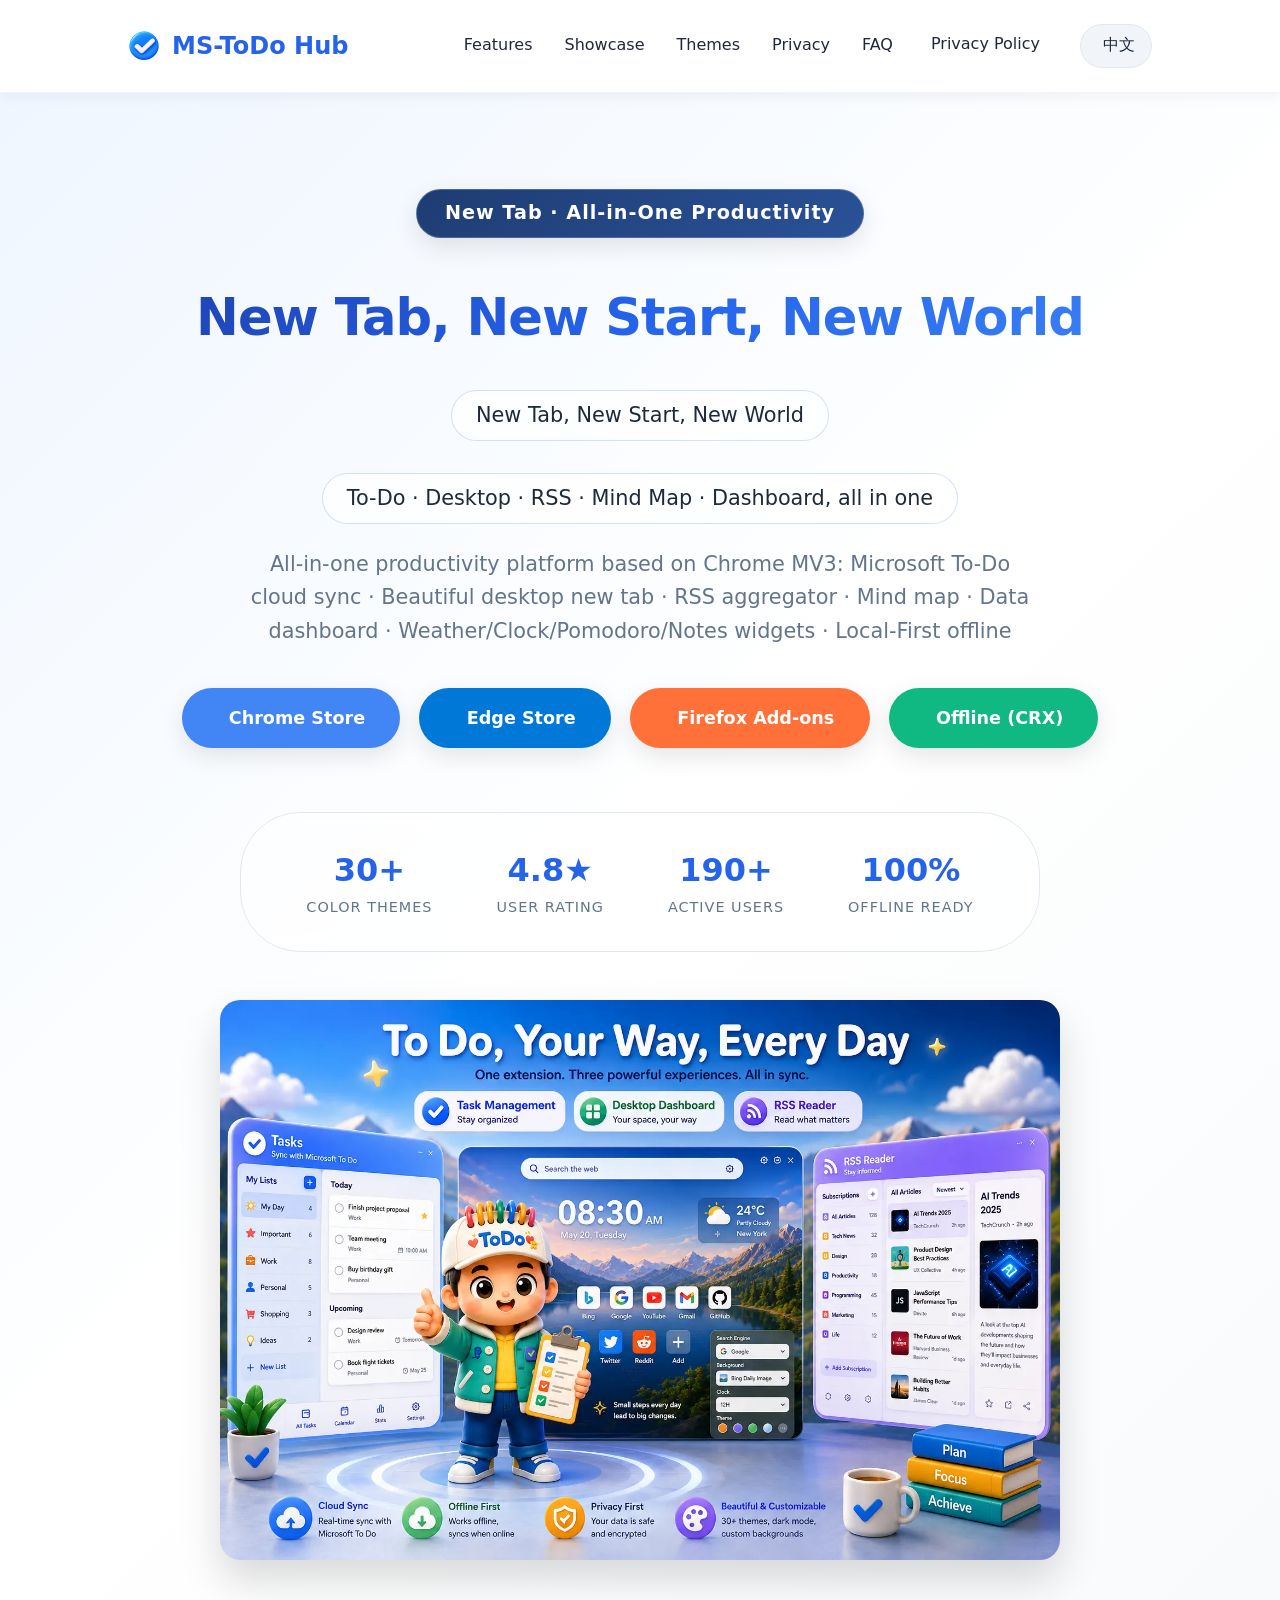
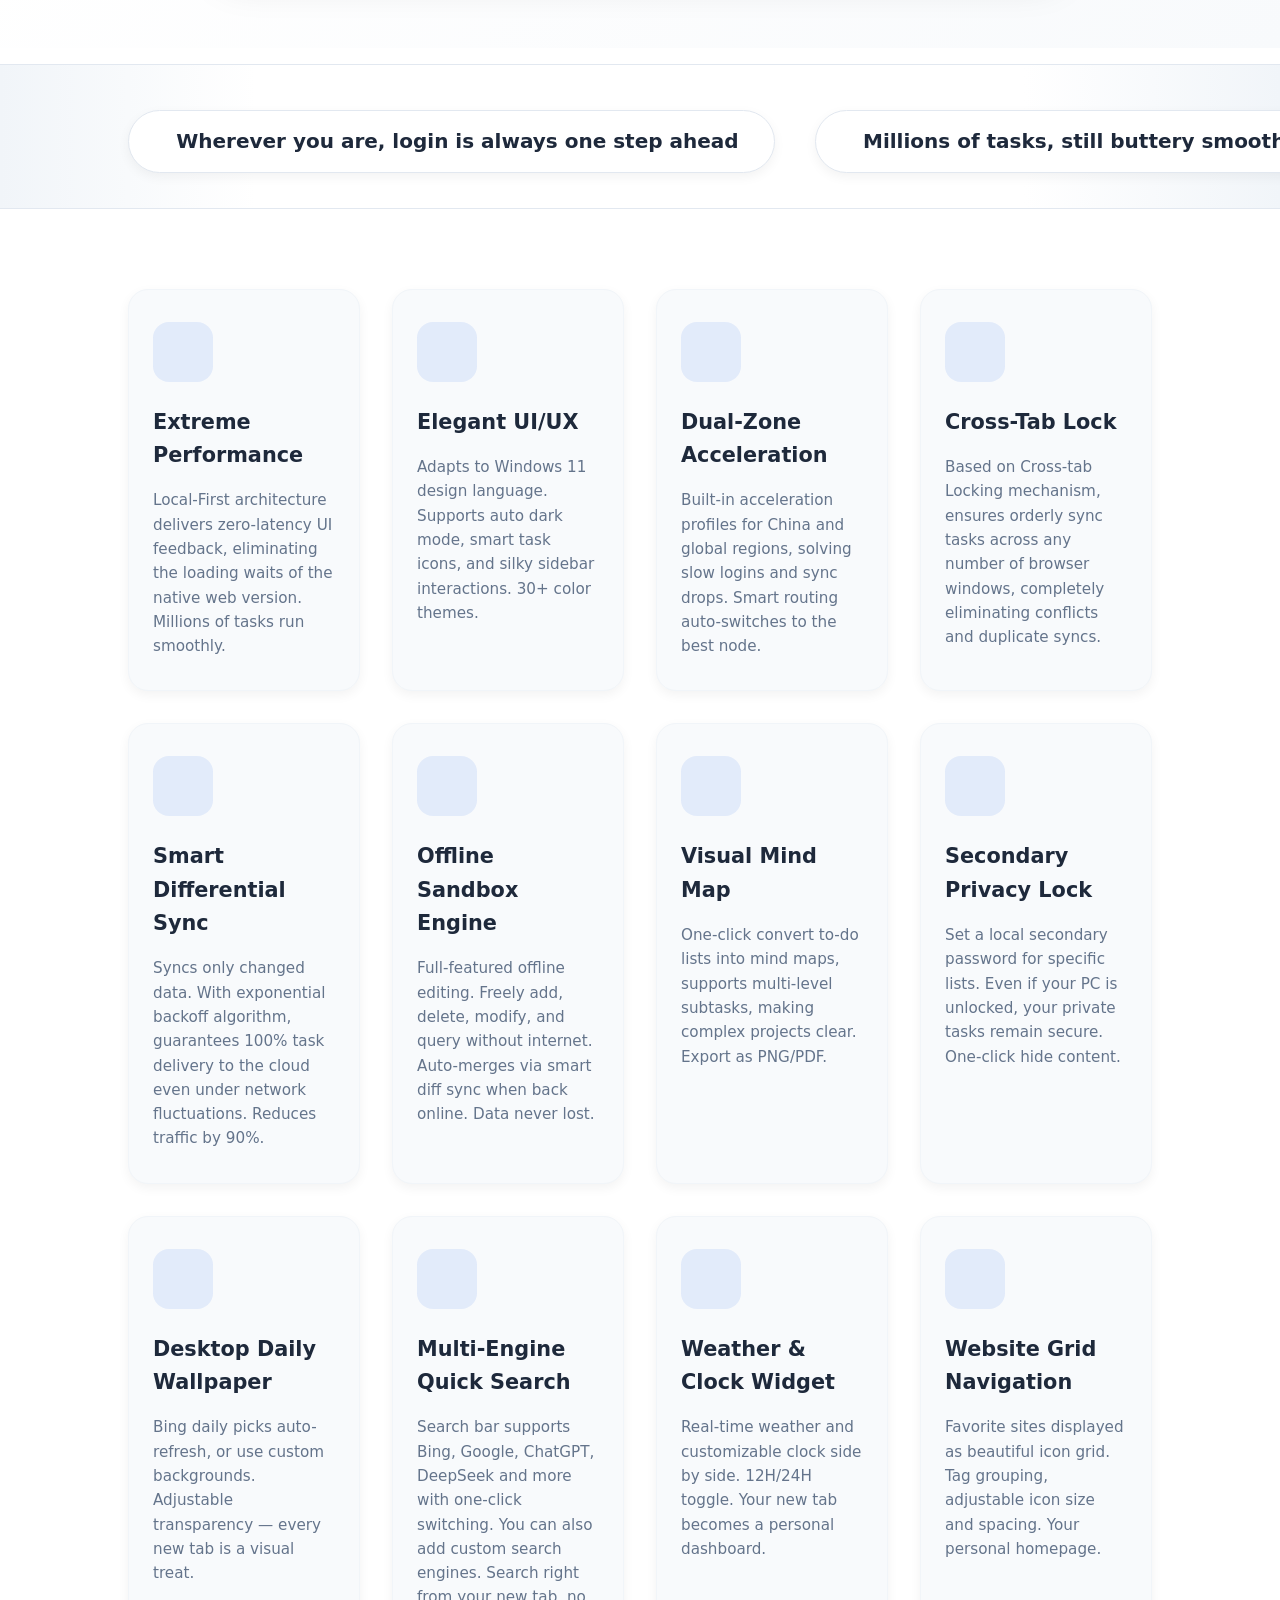
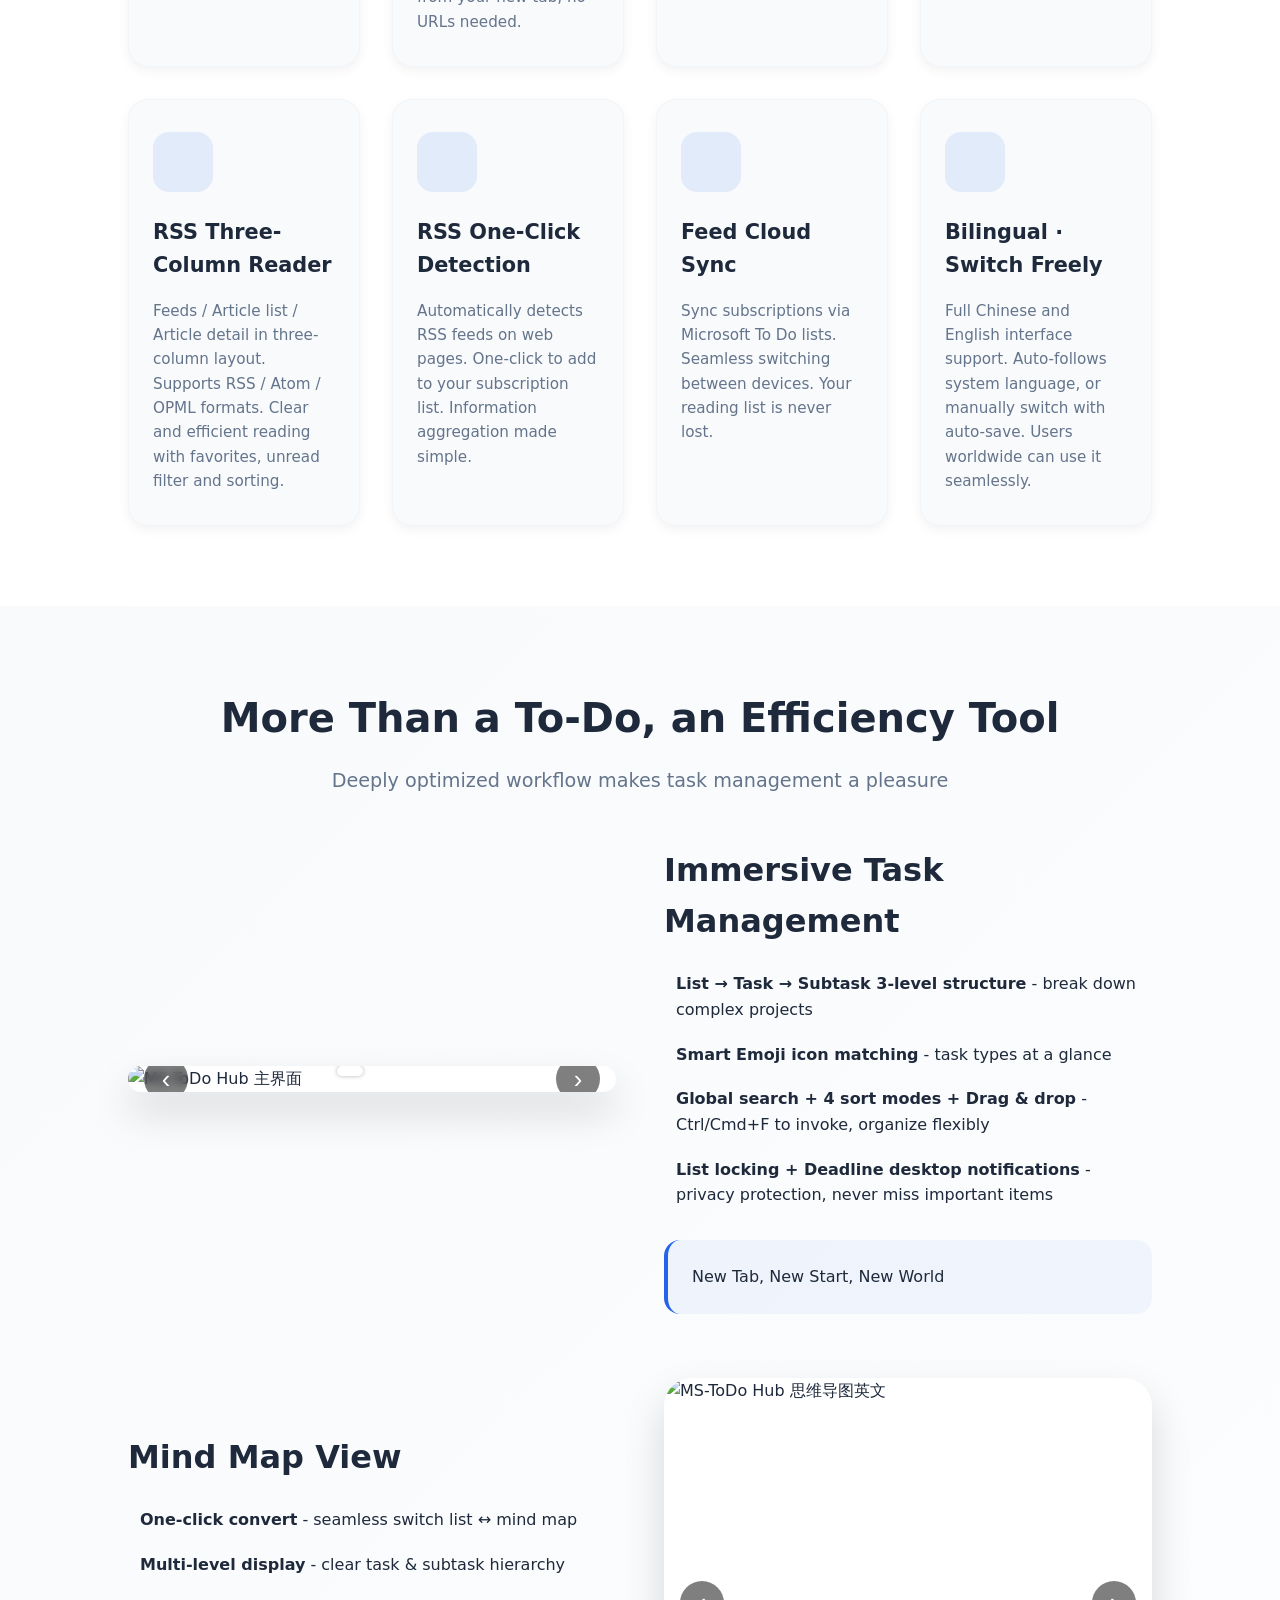
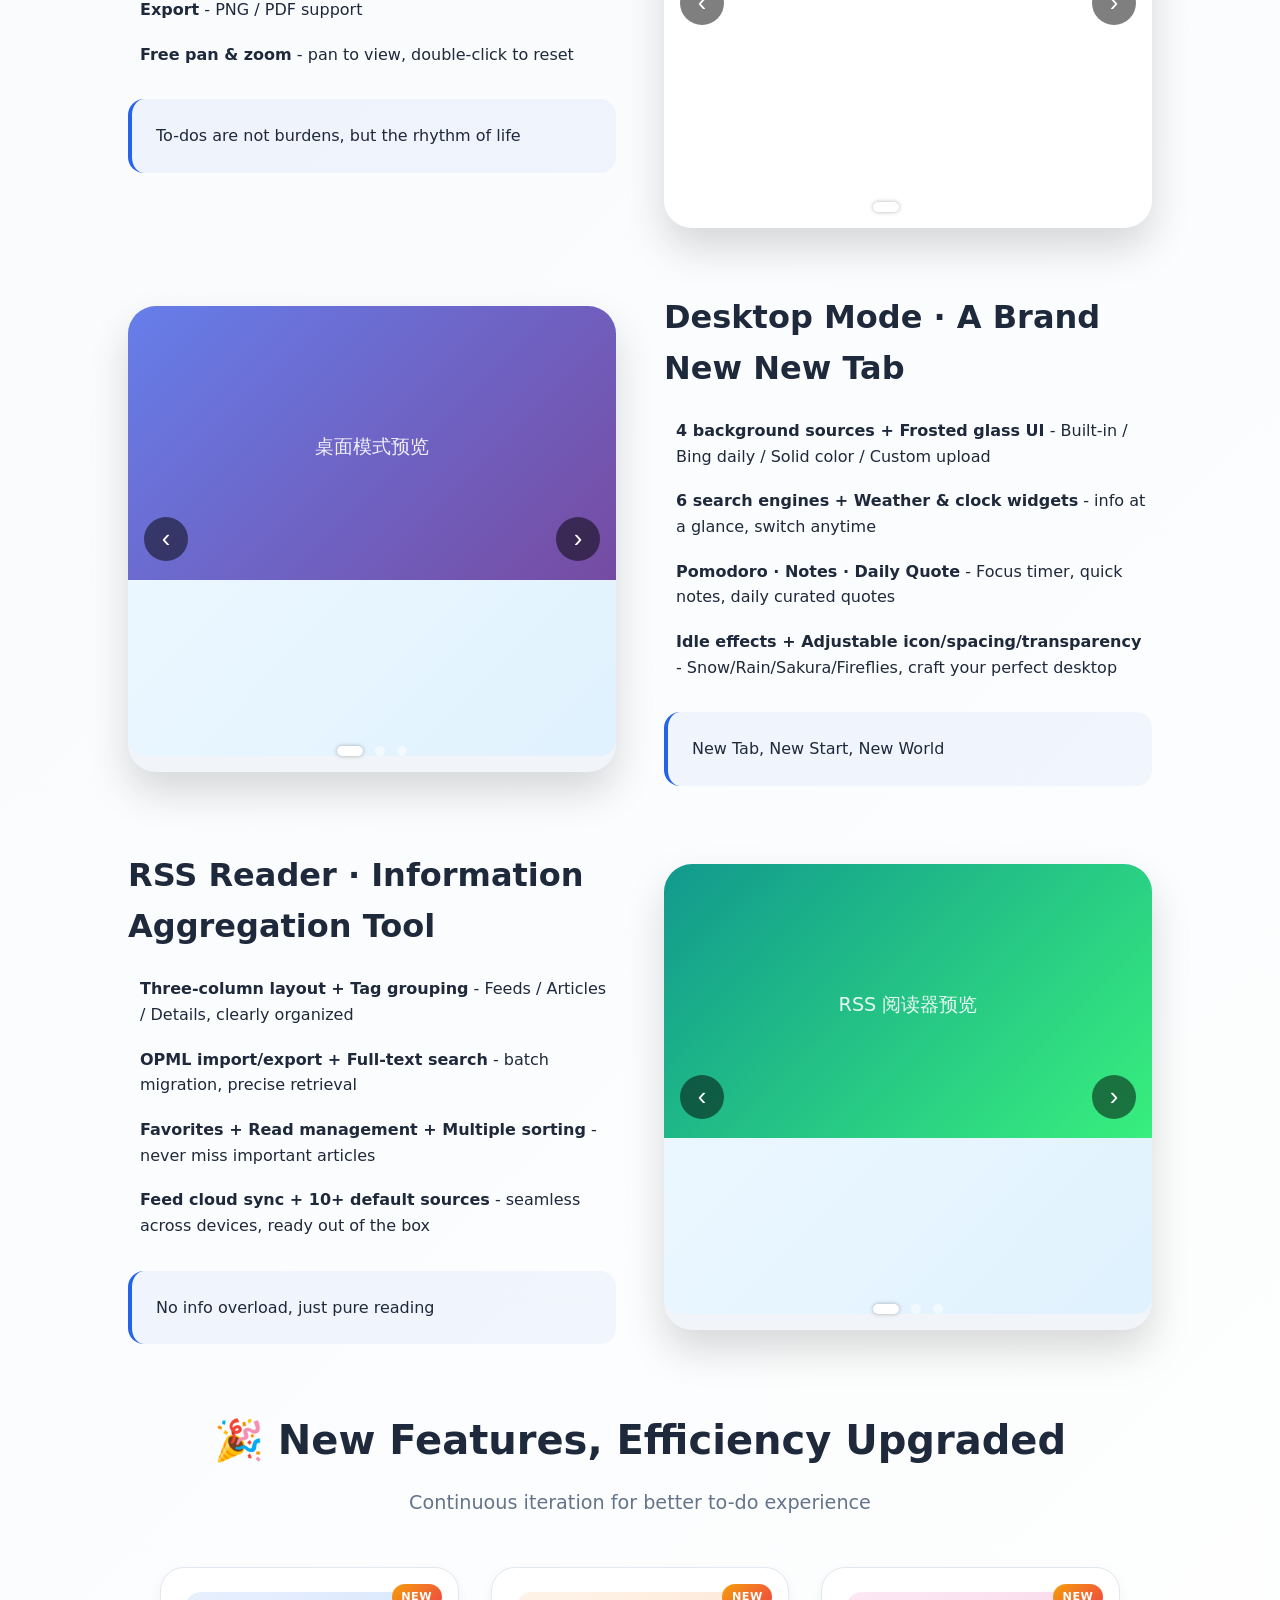
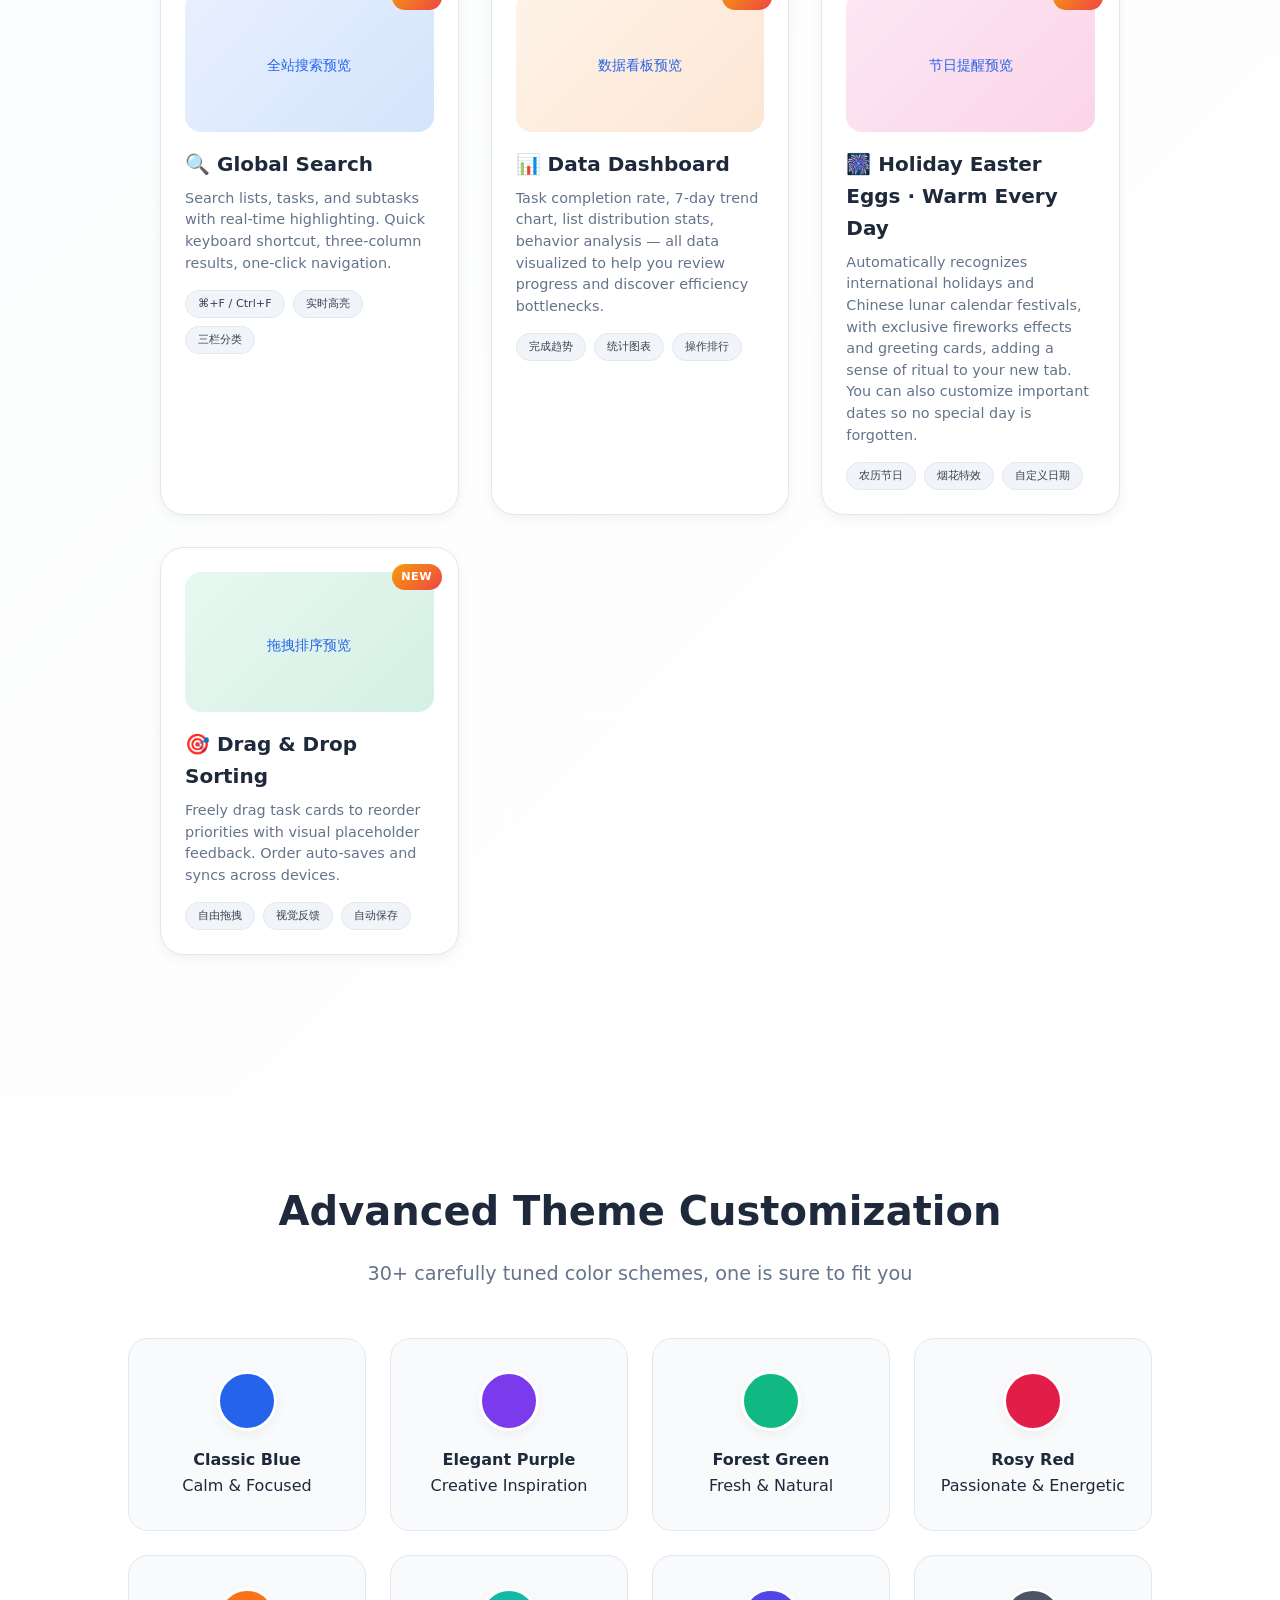
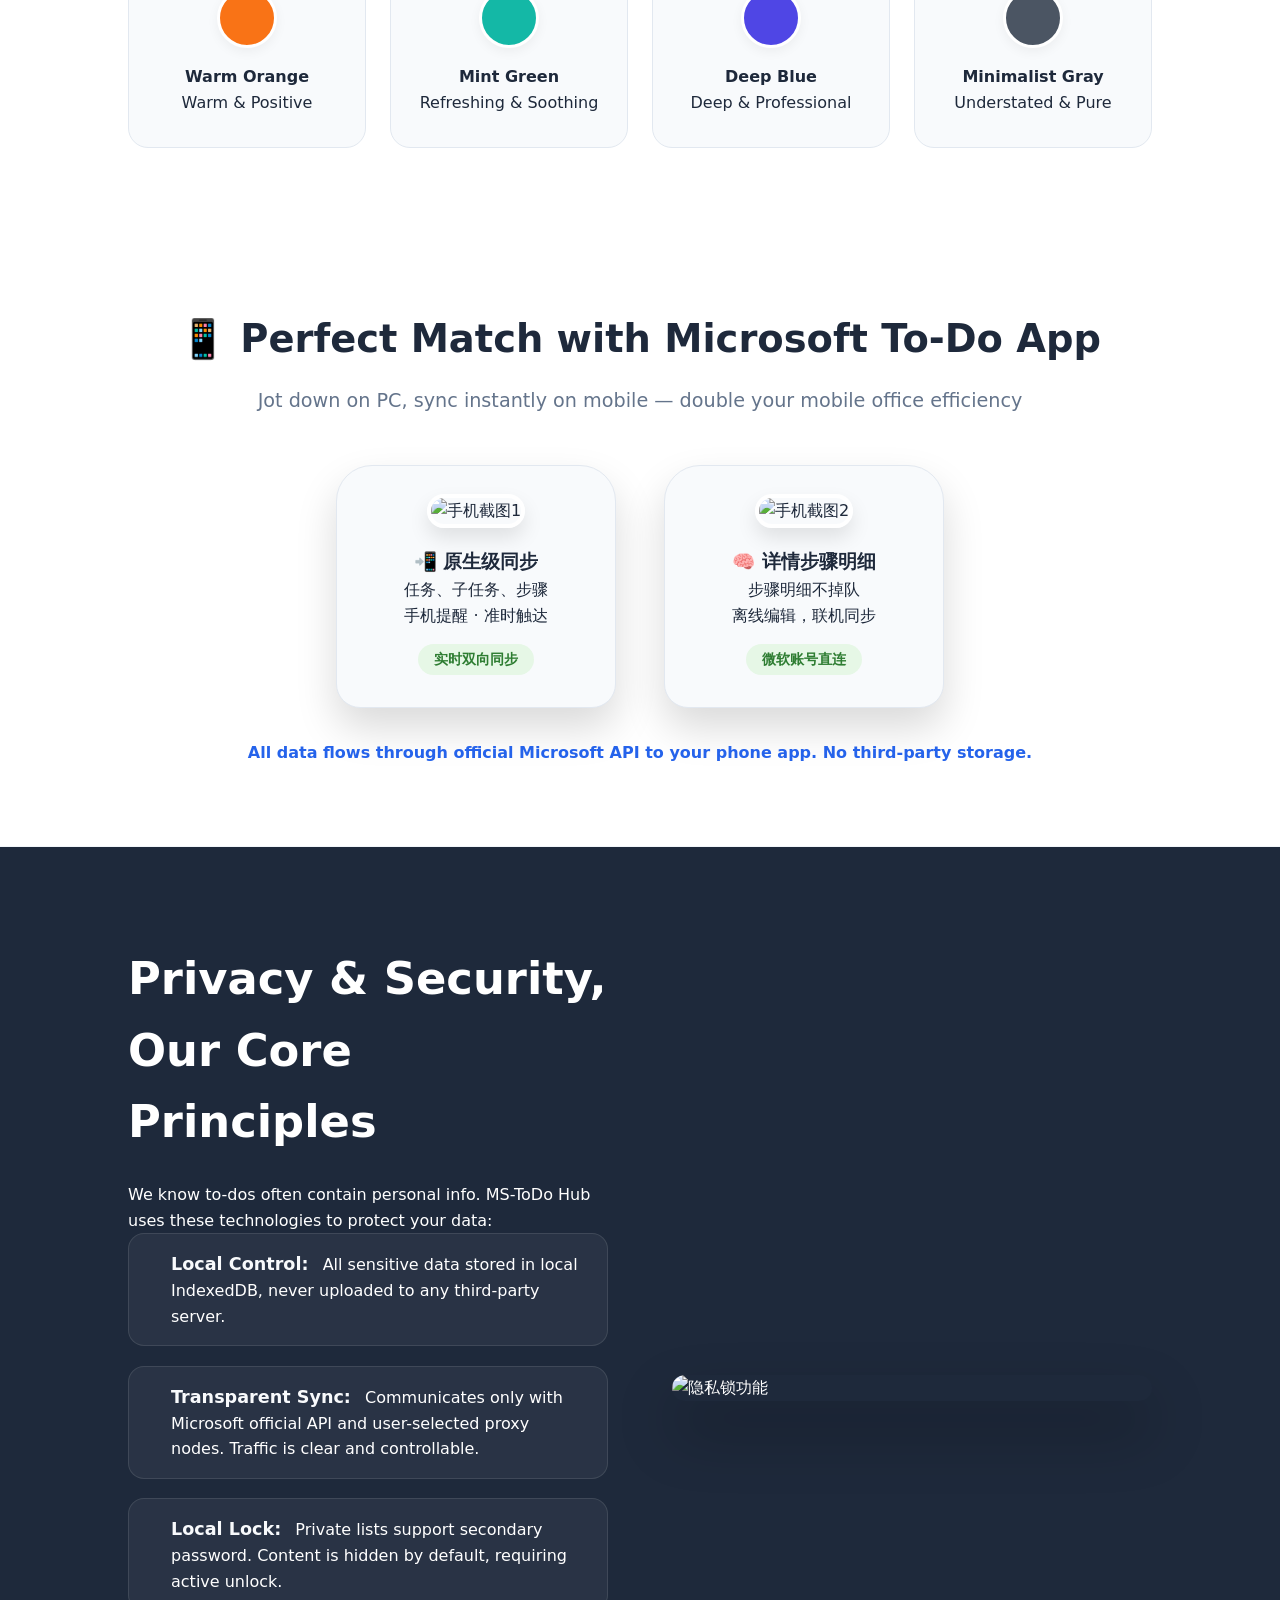
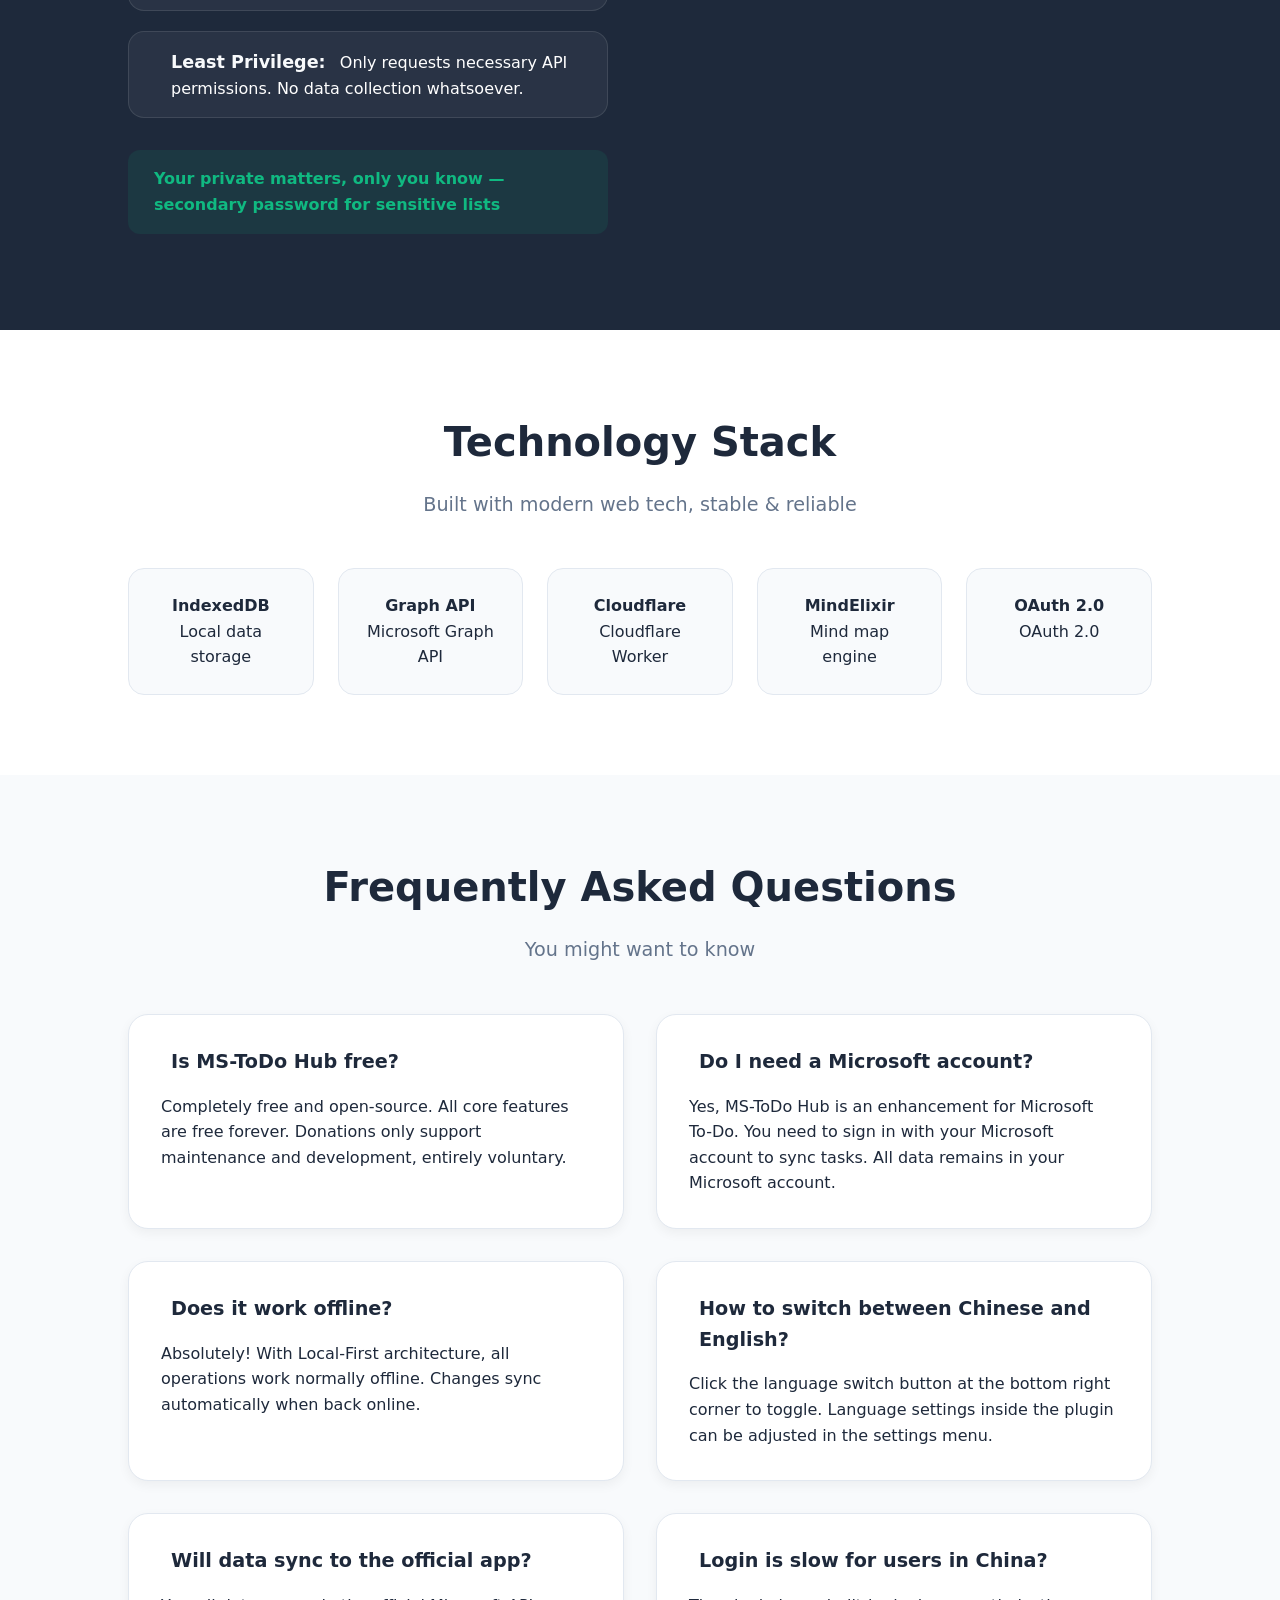
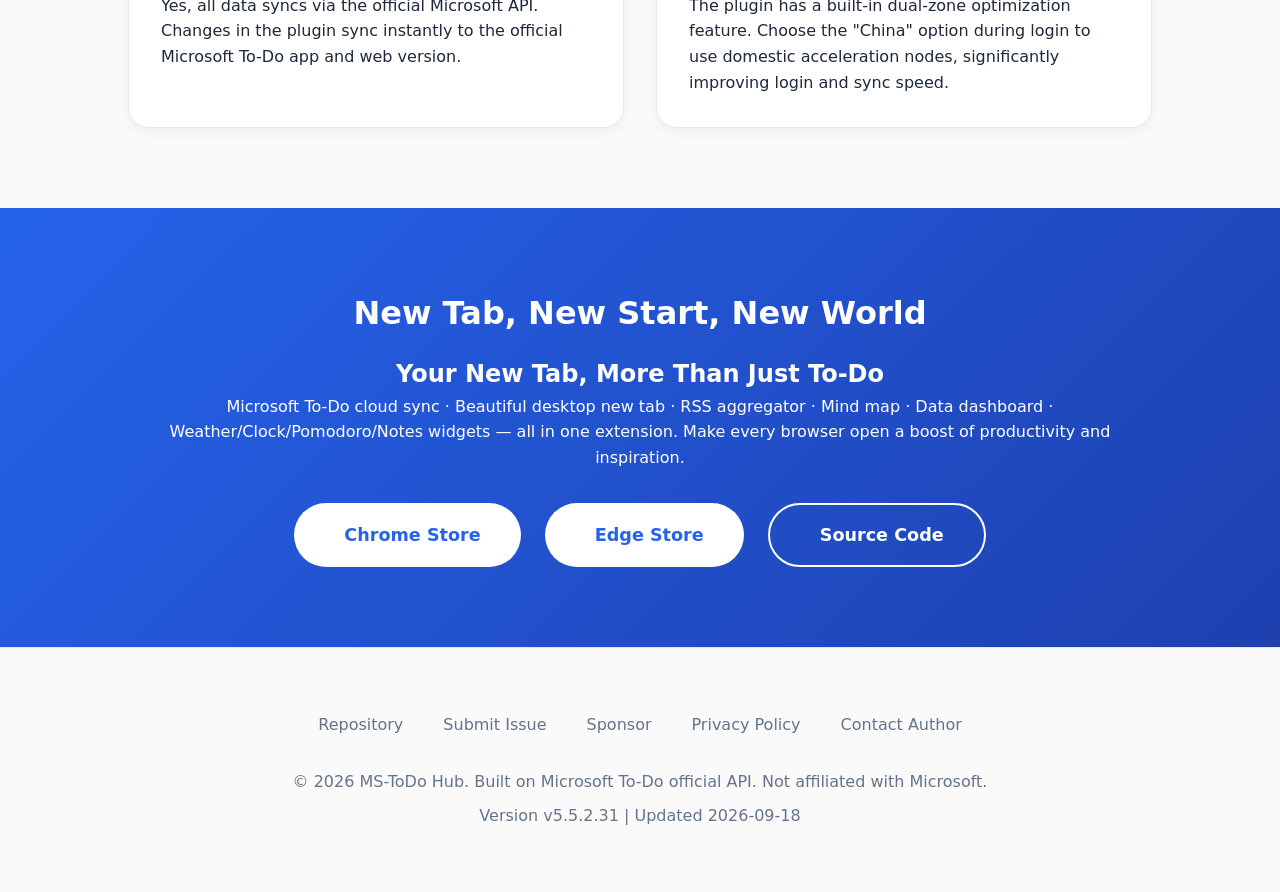
==== commit 617b6473: "下载地址调整" ====
--- a/index.html
+++ b/index.html
@@ -9,8 +9,8 @@
     <meta property="og:title" content="MS-ToDo Hub · 新标签，新起点，新世界">
     <meta property="og:description" content="一站式效率平台：微软待办云端同步 · 精美桌面新标签页 · RSS 信息聚合 · 思维导图 · 数据看板 · 天气/时钟/番茄钟/便签小组件 · Local-First 离线优先">
     <meta property="og:image" content="img/logo/logo.png">
-<!--    <meta name="google-adsense-account" content="ca-pub-5532146792919781">-->
-<!--    <script async src="https://pagead2.googlesyndication.com/pagead/js/adsbygoogle.js?client=ca-pub-5532146792919781" crossorigin="anonymous"></script>-->
+    <!--    <meta name="google-adsense-account" content="ca-pub-5532146792919781">-->
+    <!--    <script async src="https://pagead2.googlesyndication.com/pagead/js/adsbygoogle.js?client=ca-pub-5532146792919781" crossorigin="anonymous"></script>-->
     <link rel="icon" type="image/x-icon" href="/favicon.ico">
     <link rel="icon" type="image/png" href="img/logo/logo.png">
     <link rel="apple-touch-icon" href="img/logo/logo.png">
@@ -60,7 +60,7 @@
             <i class="fa-brands fa-firefox"></i> <span data-i18n="btn-firefox">Firefox 商店</span>
         </a>
         <a href="/files/MS-ToDo_Hub.crx" class="btn-download btn-crx" download>
-            <i class="fa-solid fa-download"></i> <span data-i18n="btn-crx">离线版下载</span>
+            <i class="fa-solid fa-download"></i> <span data-i18n="btn-crx">离线版</span>
         </a>
     </div>
     <div class="stats-bar">
@@ -180,8 +180,8 @@
         <div class="carousel-container" id="carousel1">
             <div class="carousel-slides" id="slides1">
                 <div class="carousel-slide"><img src="img/page/family-pc.png" alt="MS-ToDo Hub 主界面"></div>
-<!--                <div class="carousel-slide"><img src="img/page/desktop.png" alt="MS-ToDo 桌面"></div>-->
-<!--                <div class="carousel-slide"><img src="img/page/rss.jpg" alt="MS-ToDo rss"></div>-->
+                <!--                <div class="carousel-slide"><img src="img/page/desktop.png" alt="MS-ToDo 桌面"></div>-->
+                <!--                <div class="carousel-slide"><img src="img/page/rss.jpg" alt="MS-ToDo rss"></div>-->
                 <div class="carousel-slide"><img src="img/page/Universities-list-zh.png" alt="MS-ToDo Hub 待办列表中文"></div>
                 <div class="carousel-slide"><img src="img/page/Universities-list-en.png" alt="MS-ToDo Hub 待办列表英文"></div>
             </div>
@@ -424,8 +424,6 @@
             </div>
         </div>
     </section>
-
-
 
 
 </section>
@@ -550,7 +548,7 @@
     <p data-i18n="cta-desc">微软待办云端同步 · 精美桌面新标签页 · RSS 信息聚合 · 思维导图 · 数据看板 · 天气/时钟/番茄钟/便签小组件，一个插件全搞定。让每次打开浏览器都成为效率与灵感的起点。</p>
     <div class="cta-buttons">
         <a href="https://chromewebstore.google.com/detail/icmnmeceeheemlmbmolfendmiieabiac?utm_source=item-share-cb" class="btn-cta" target="_blank"><i class="fa-brands fa-chrome"></i> <span data-i18n="btn-chrome">Chrome 商店</span></a>
-        <a href="https://addons.mozilla.org/zh-CN/firefox/addon/ms-todo" class="btn-cta" target="_blank"><i class="fa-brands fa-firefox"></i> <span data-i18n="btn-firefox">Firefox 商店</span></a>
+        <a href="https://microsoftedge.microsoft.com/addons/detail/aoodkfaickihogbaooannechhccggnbp" class="btn-cta" target="_blank"><i class="fa-brands fa-microsoft-edge"></i> <span data-i18n="btn-edge">Edge 商店</span></a>
         <a href="https://github.com/cuifuq7/ms-todo" class="btn-cta btn-cta-outline" target="_blank"><i class="fa-brands fa-github"></i> <span data-i18n="btn-github-source">查看源码</span></a>
     </div>
 </section>
@@ -568,7 +566,7 @@
     <div class="modal-content">
         <button class="modal-close" onclick="togglePrivacyModal(false)">&times;</button>
         <h2 style="margin-bottom: 0.5rem;" data-i18n="privacy-title">隐私政策</h2>
-        <p style="color: var(--text-light); font-size: 0.9rem; border-bottom: 1px solid var(--gray-200); padding-bottom: 1rem;" data-i18n="privacy-updated">最后更新：2026年3月19日</p>
+        <p style="color: var(--text-light); font-size: 0.9rem; border-bottom: 1px solid var(--gray-200); padding-bottom: 1rem;" data-i18n="privacy-updated">最后更新：2026年9月28日</p>
         <div class="privacy-policy-content" id="privacy-policy-text">
             <!-- 完整隐私政策内容会通过JS动态填充，保留完整内容 -->
         </div>
@@ -1032,6 +1030,7 @@
             video.currentTime = 0;
         }
     }
+
     window.toggleVideoModal = toggleVideoModal;
 
     function toggleSponsorModal(show) {
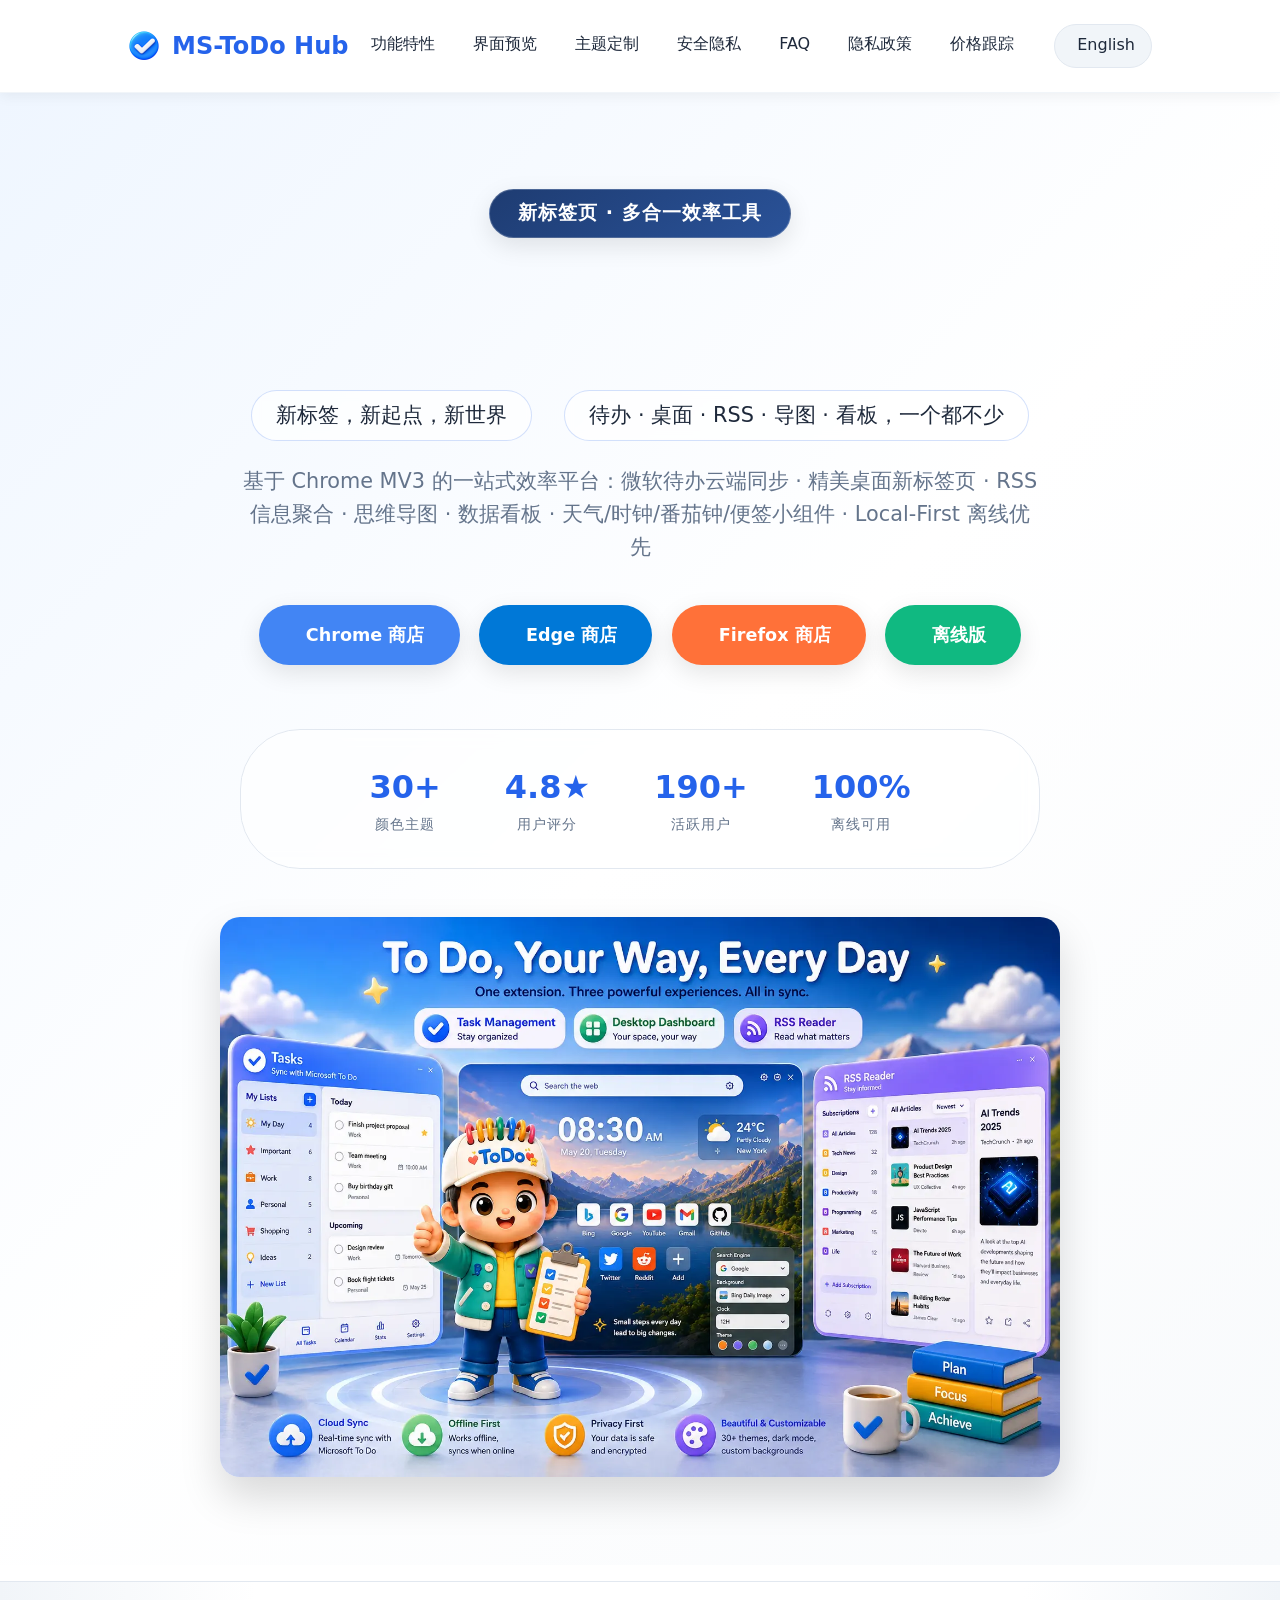
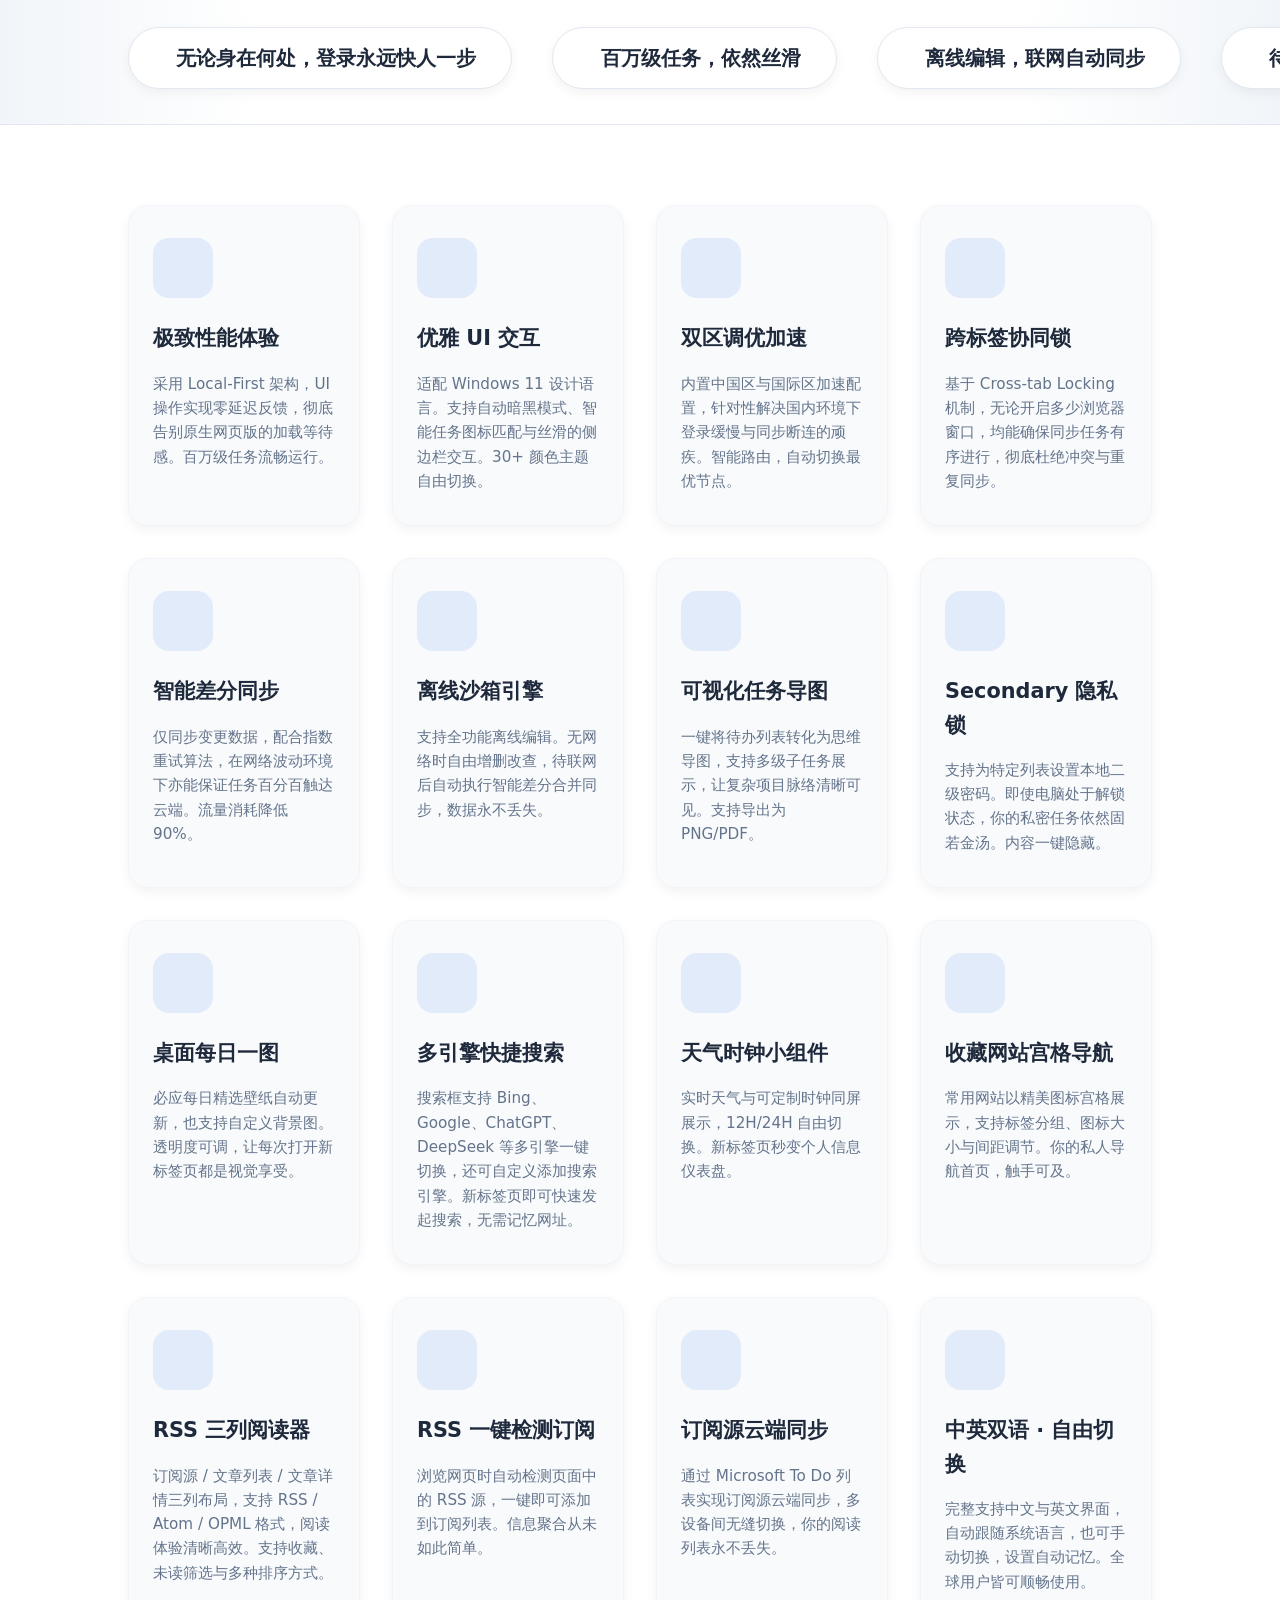
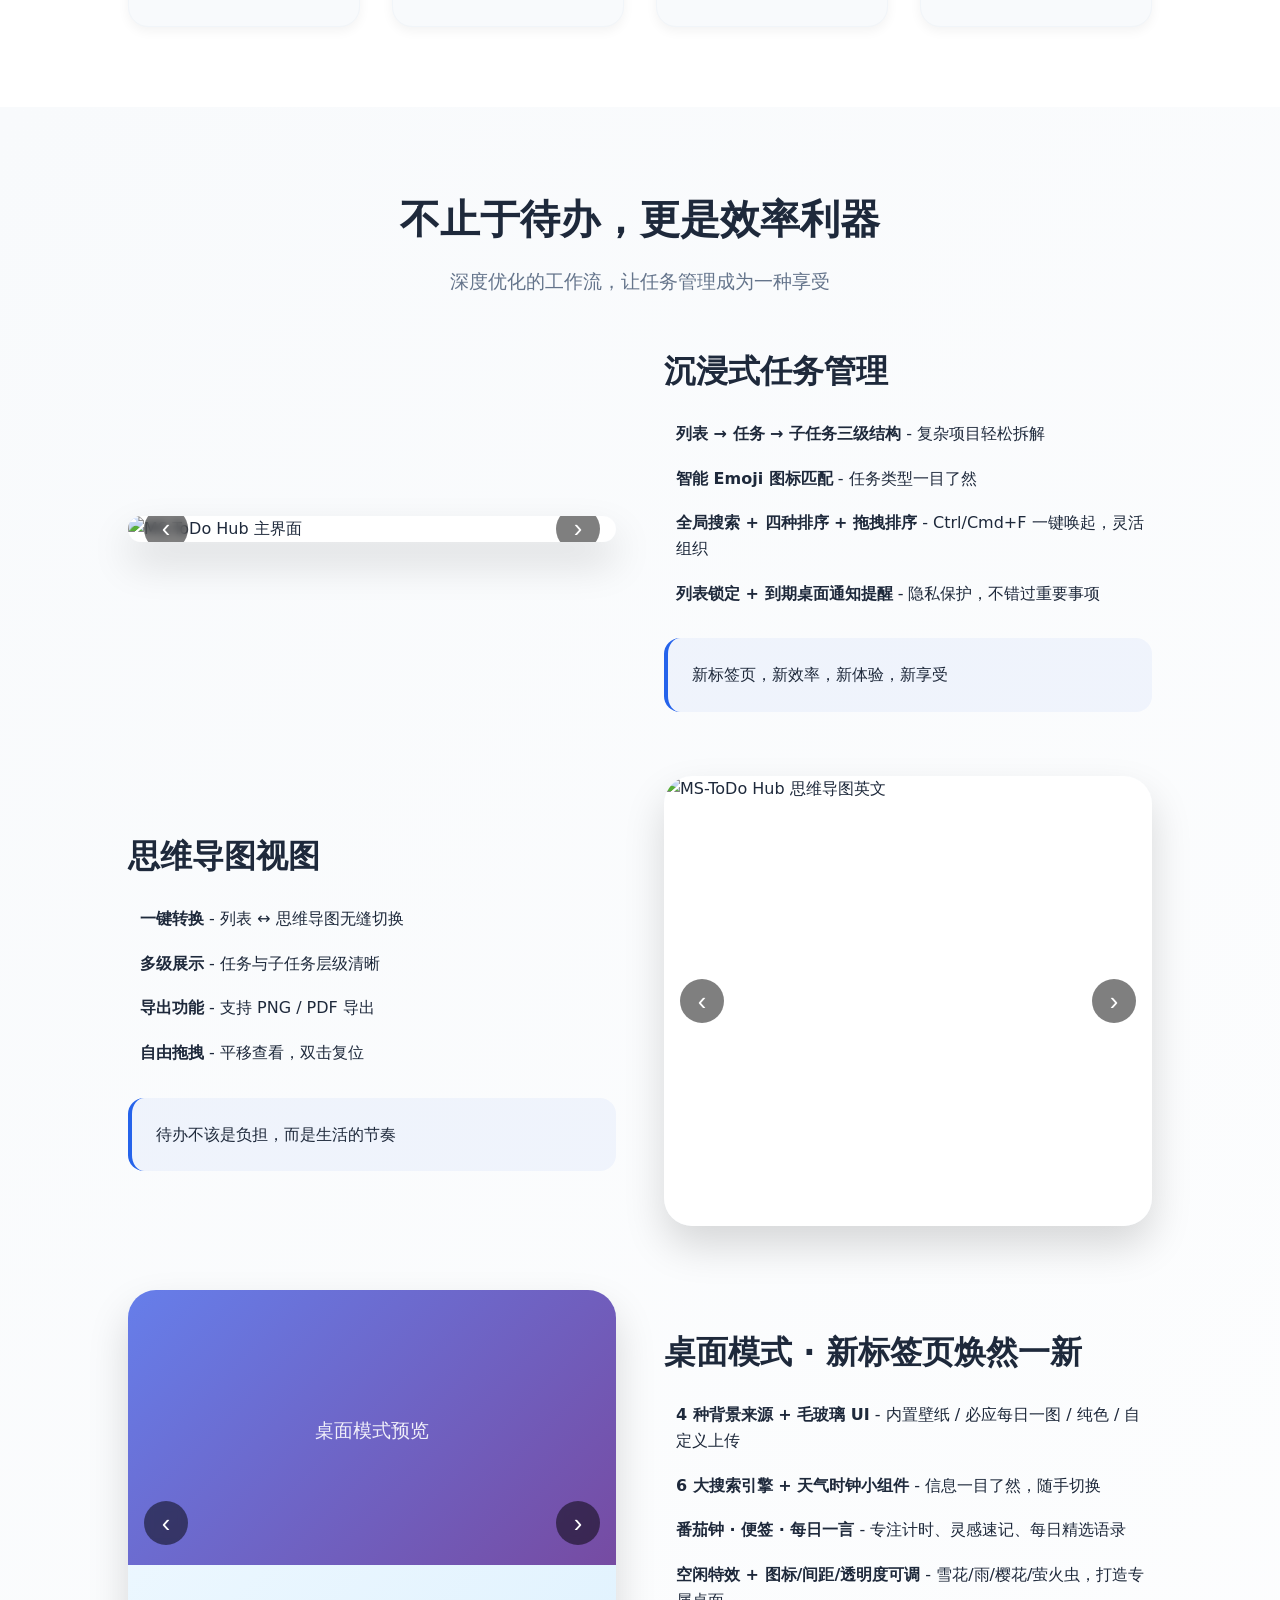
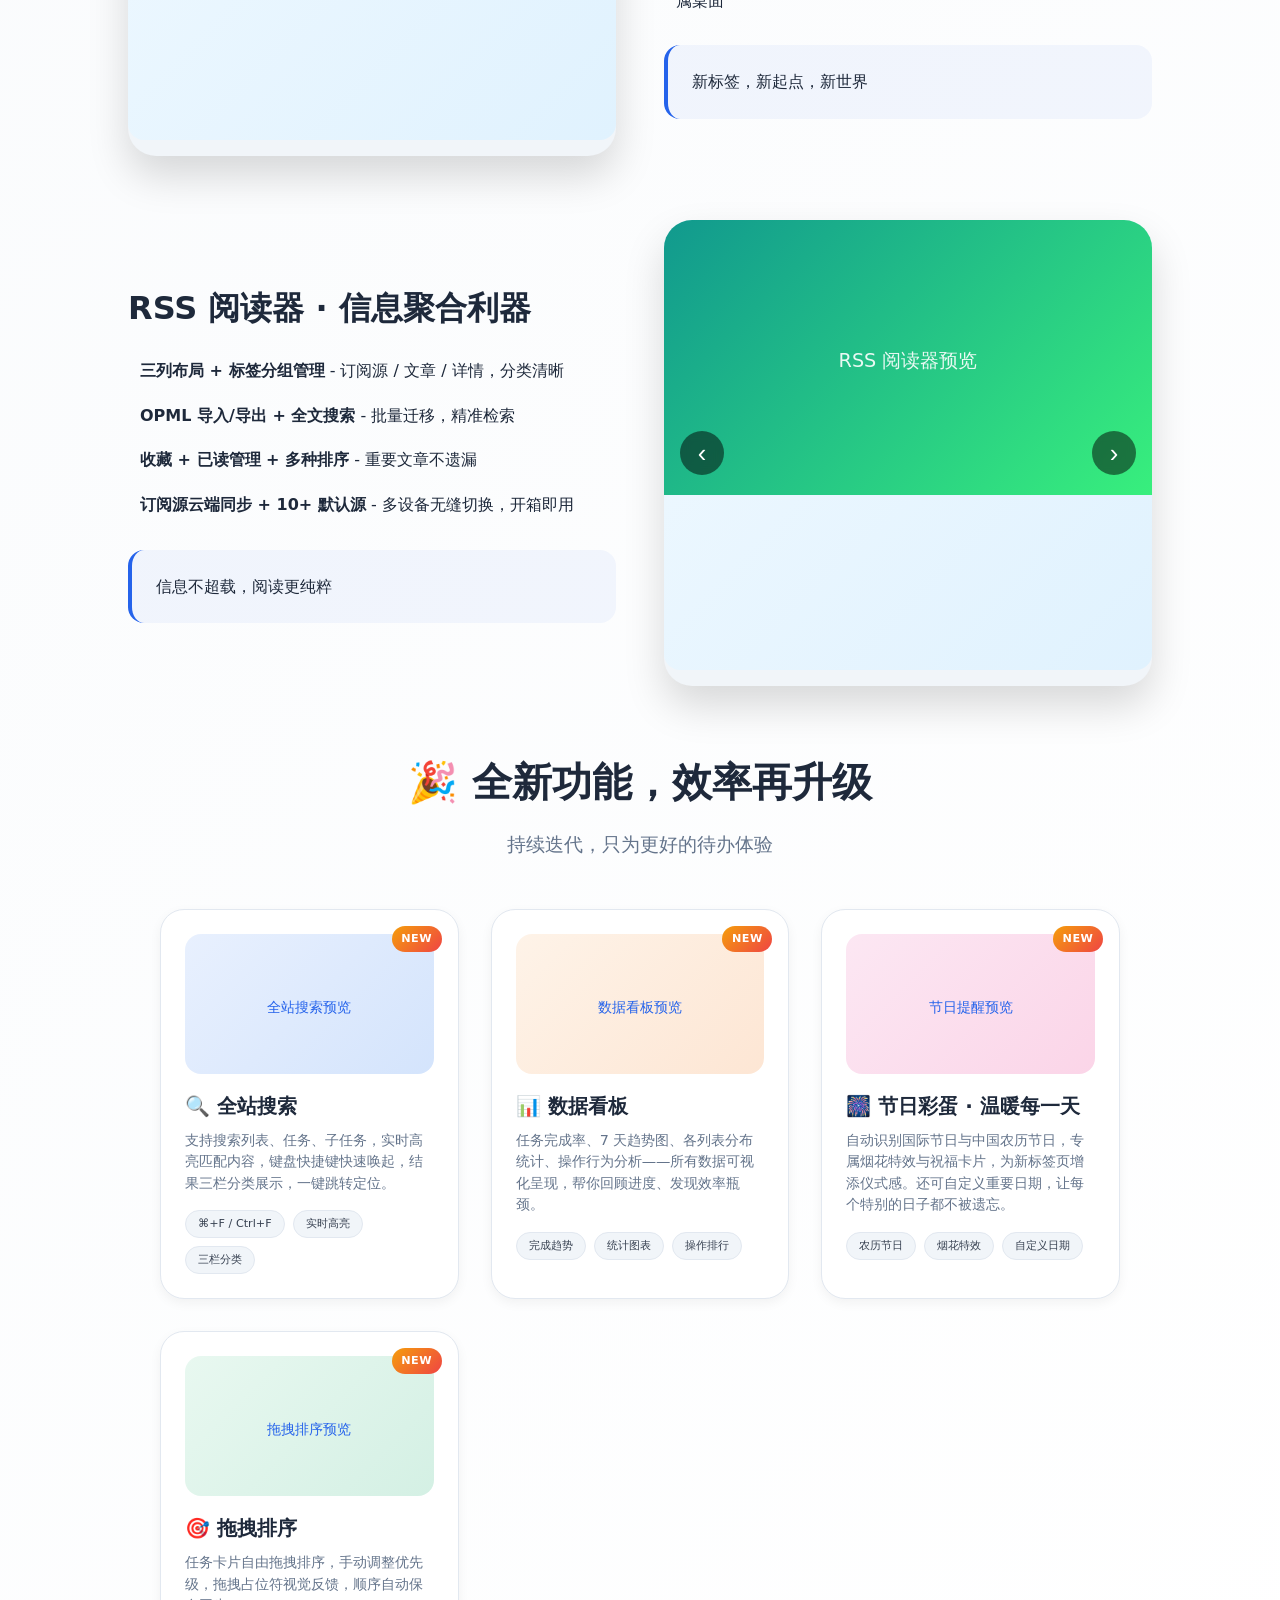
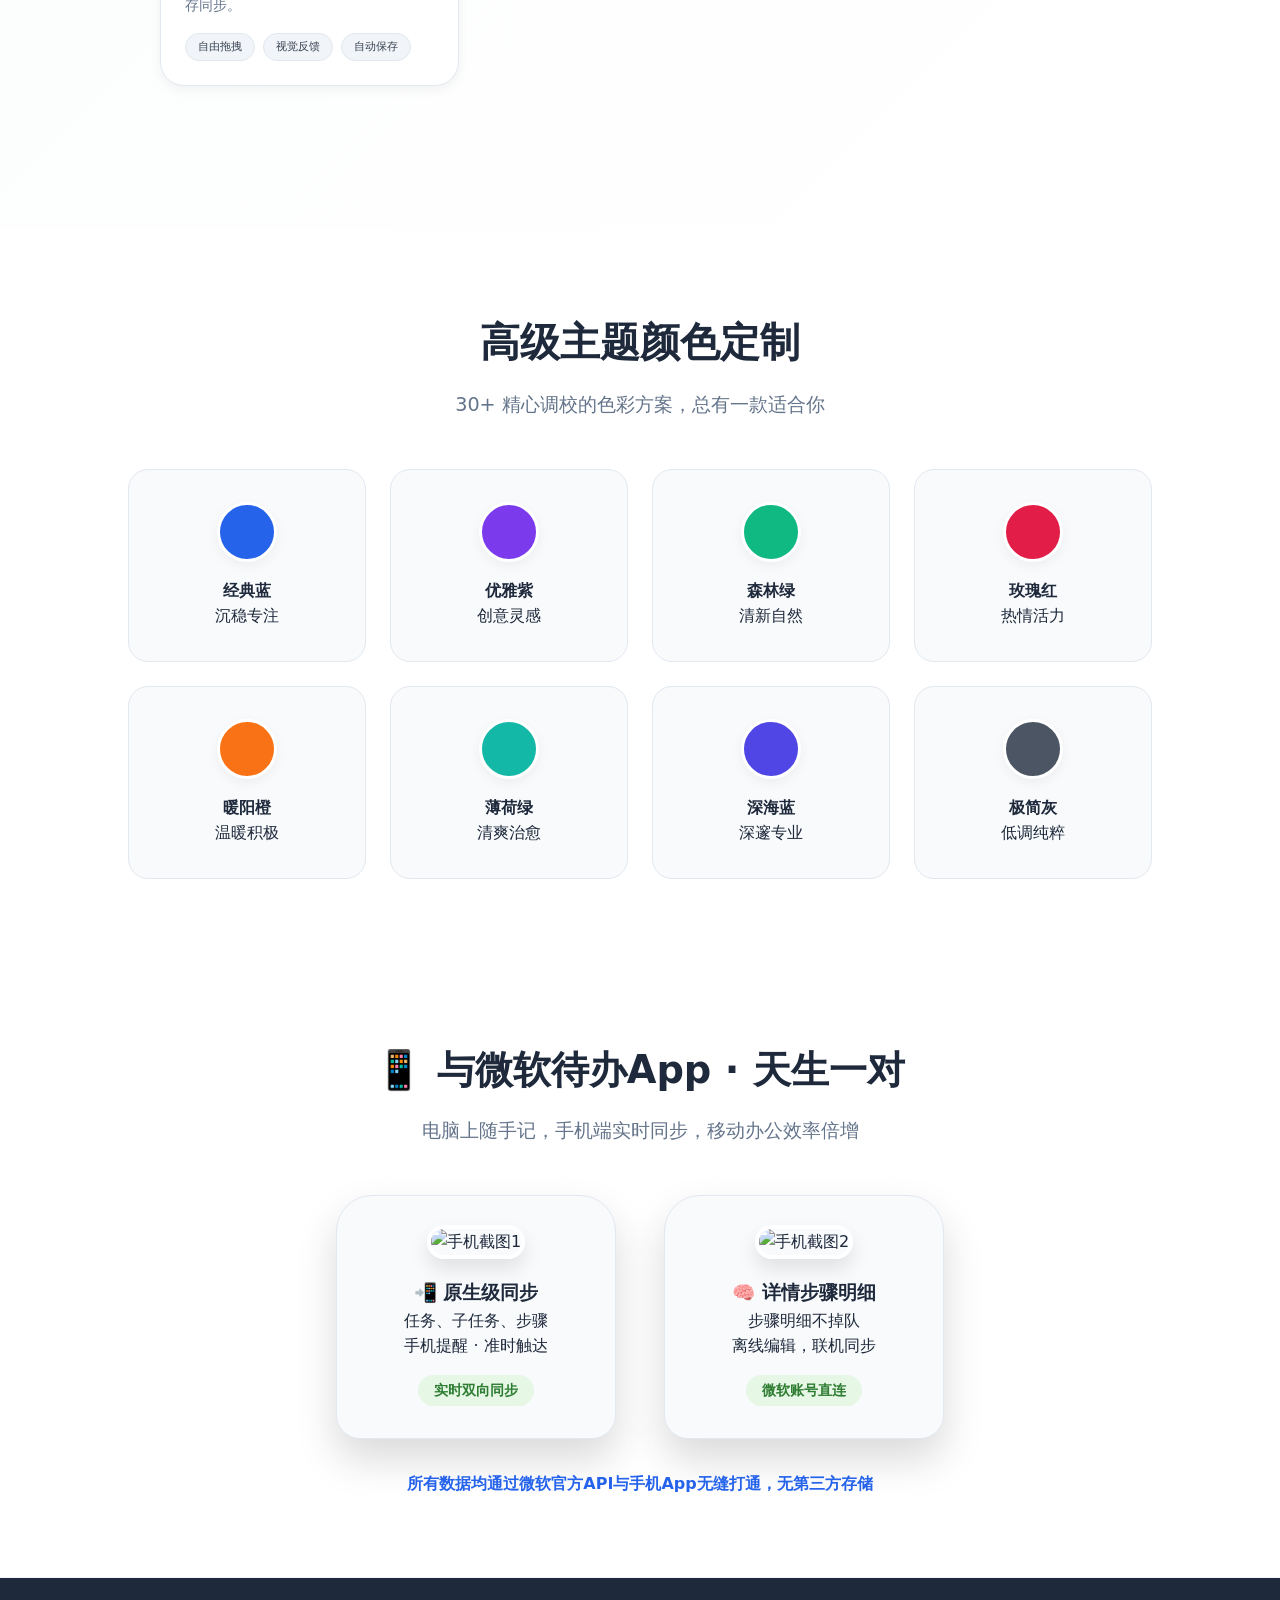
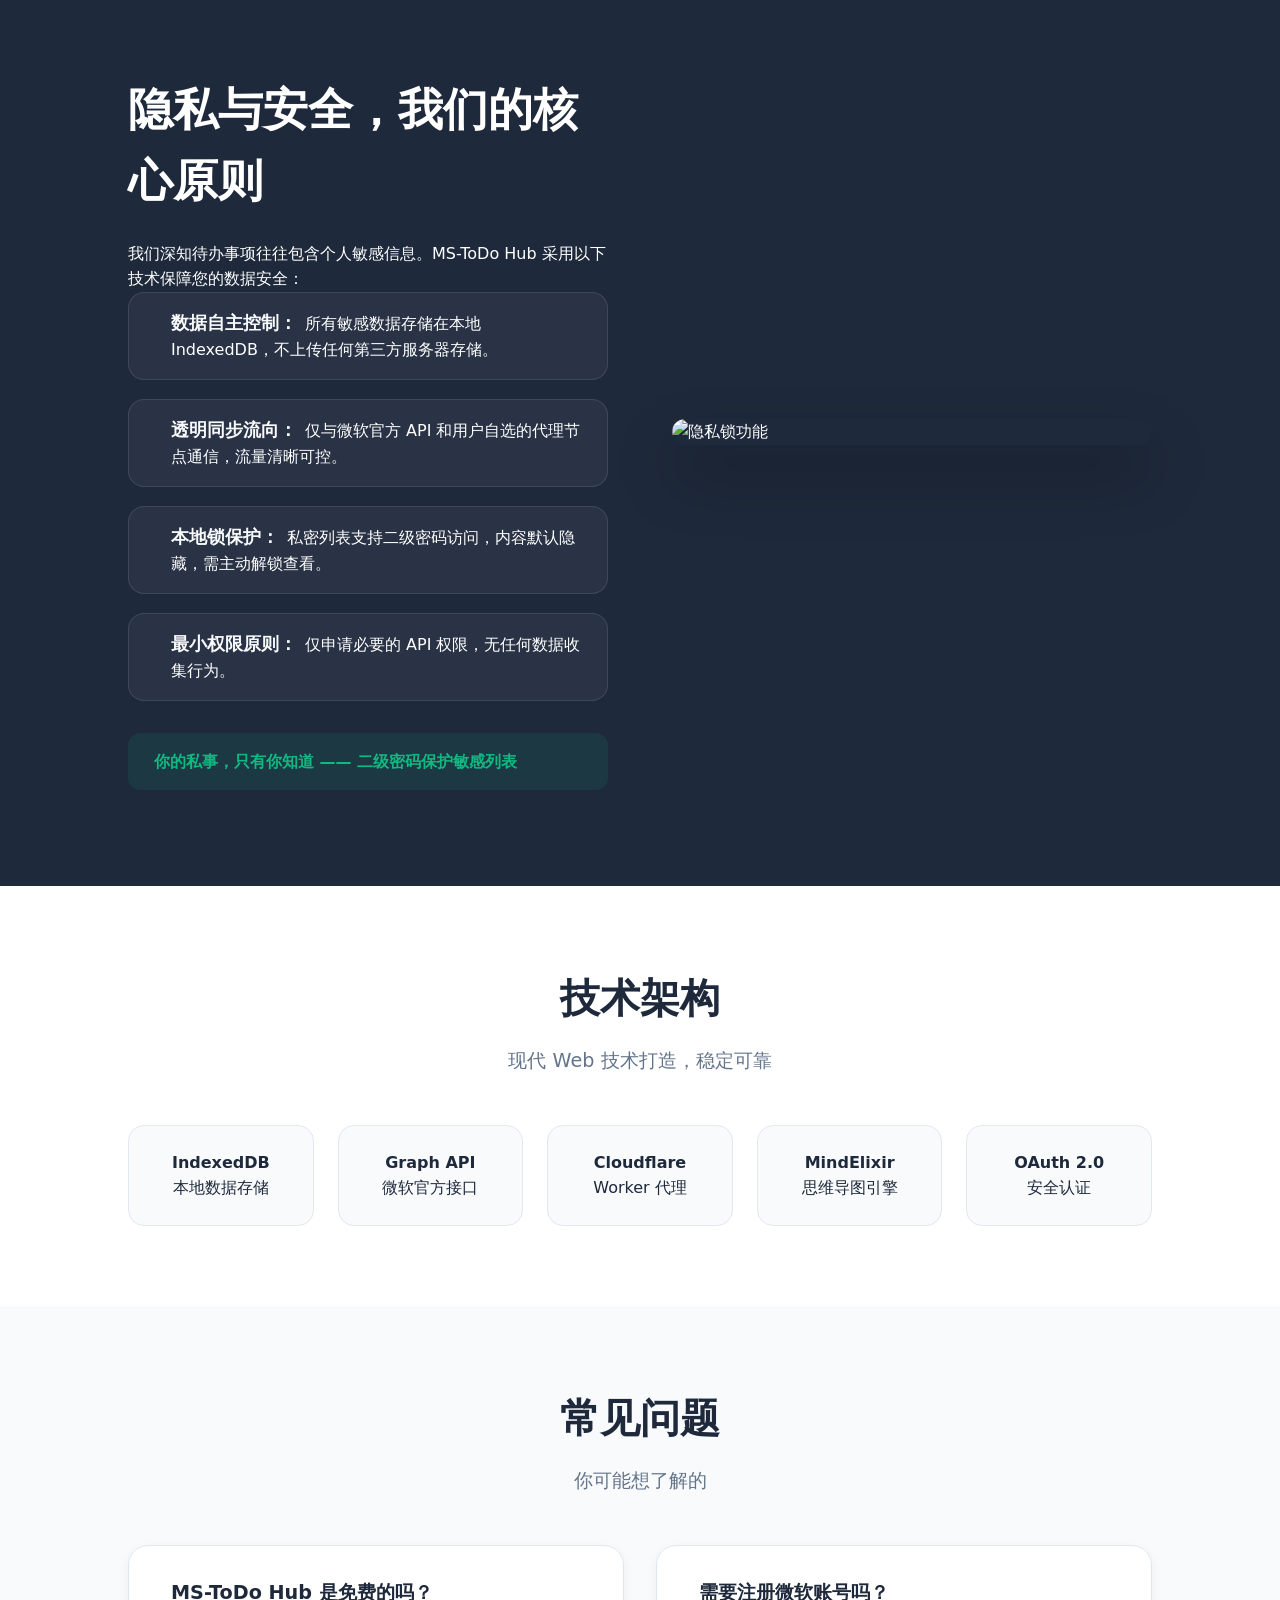
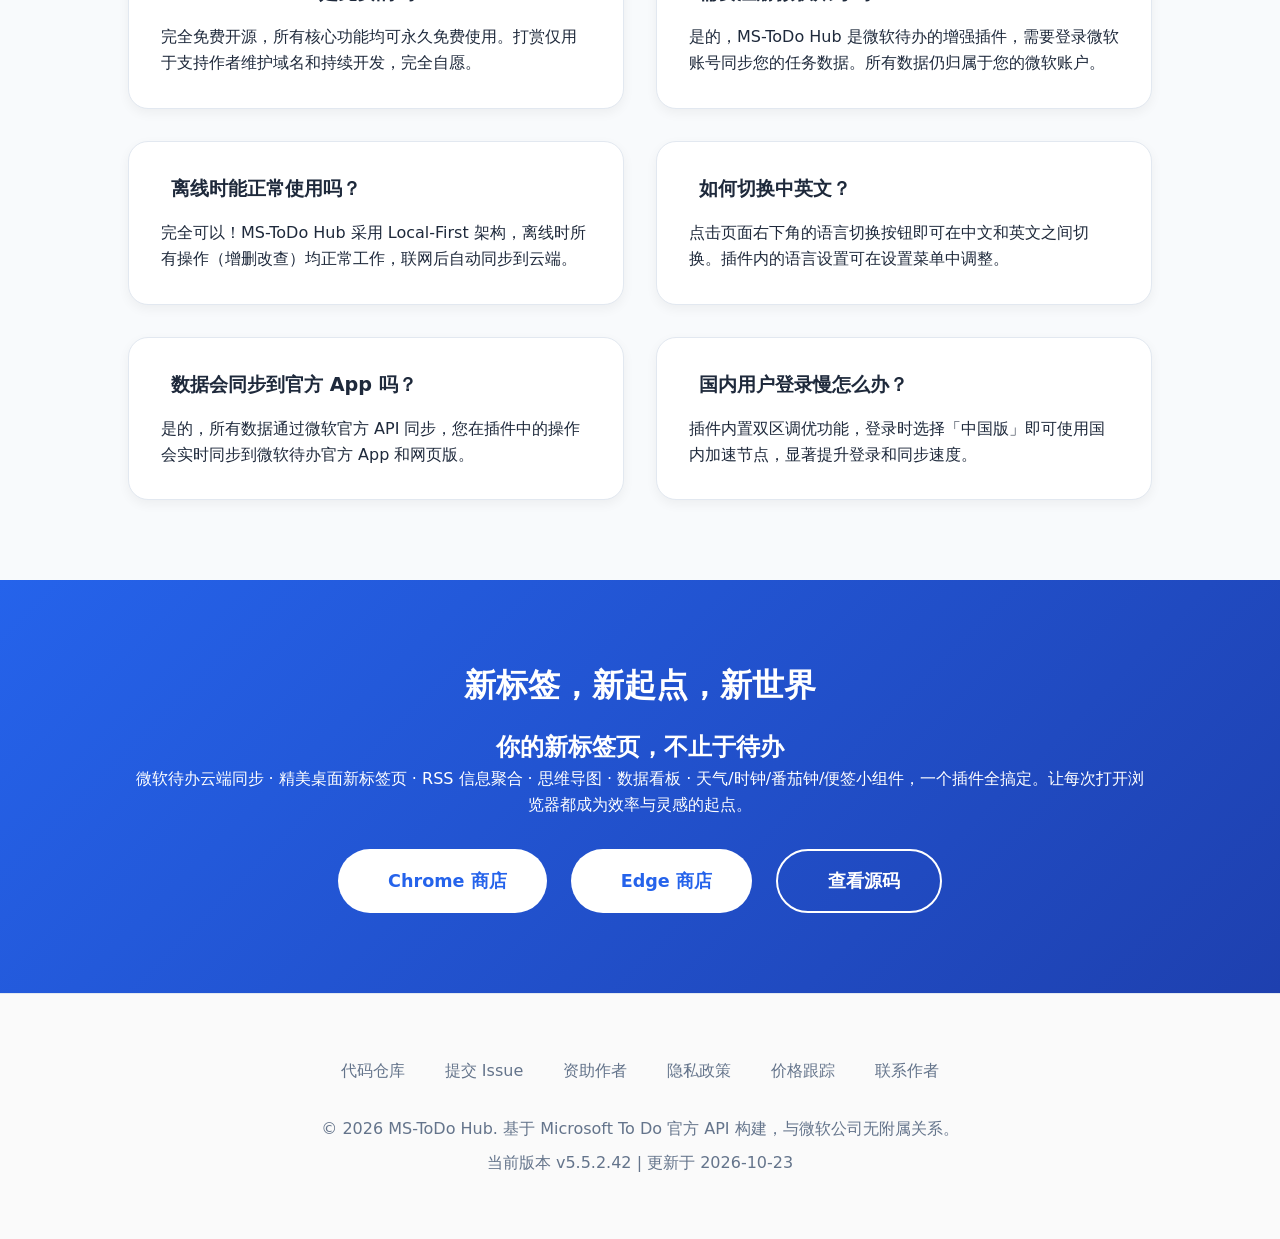
==== commit d5b230f3: "新增价格跟踪； 重构项目工程" ====
--- a/index.html
+++ b/index.html
@@ -26,12 +26,13 @@
         </a>
     </div>
     <div class="nav-links">
-        <a href="#features" data-i18n="nav-features"><i class="fa-solid fa-star"></i> 功能特性</a>
-        <a href="#showcase" data-i18n="nav-showcase"><i class="fa-solid fa-eye"></i> 界面预览</a>
-        <a href="#theme" data-i18n="nav-theme"><i class="fa-solid fa-palette"></i> 主题定制</a>
-        <a href="#privacy" data-i18n="nav-privacy"><i class="fa-solid fa-shield"></i> 安全隐私</a>
-        <a href="#faq" data-i18n="nav-faq"><i class="fa-solid fa-circle-question"></i> FAQ</a>
+        <a href="#features"><i class="fa-solid fa-star"></i> <span data-i18n="nav-features">功能特性</span></a>
+        <a href="#showcase"><i class="fa-solid fa-eye"></i> <span data-i18n="nav-showcase">界面预览</span></a>
+        <a href="#theme"><i class="fa-solid fa-palette"></i> <span data-i18n="nav-theme">主题定制</span></a>
+        <a href="#privacy"><i class="fa-solid fa-shield"></i> <span data-i18n="nav-privacy">安全隐私</span></a>
+        <a href="#faq"><i class="fa-solid fa-circle-question"></i> <span data-i18n="nav-faq">FAQ</span></a>
         <a href="privacy.html"><i class="fa-solid fa-lock"></i> <span data-i18n="nav-privacypolicy">隐私政策</span></a>
+        <a href="price-tracker.html"><i class="fa-solid fa-tags"></i> <span data-i18n="nav-pricetracker">价格跟踪</span></a>
         <!--        <span class="btn-sponsor-nav" onclick="toggleSponsorModal(true)" data-i18n="nav-sponsor"><i class="fa-solid fa-heart"></i> 资助作者</span>-->
         <!--        <a href="https://github.com/cuifuq7/ms-todo" target="_blank"><i class="fa-brands fa-github"></i> GitHub</a>-->
         <div class="nav-lang" onclick="toggleLanguage()">
@@ -596,23 +597,21 @@
         <a href="https://github.com/cuifuq7/ms-todo/issues" target="_blank"><i class="fa-solid fa-circle-exclamation"></i> <span data-i18n="footer-issue">提交 Issue</span></a>
         <span onclick="toggleSponsorModal(true)"><i class="fa-solid fa-heart"></i> <span data-i18n="nav-sponsor">资助作者</span></span>
         <a href="privacy.html"><i class="fa-solid fa-lock"></i> <span data-i18n="footer-privacy">隐私政策</span></a>
+        <a href="price-tracker.html"><i class="fa-solid fa-tags"></i> <span data-i18n="footer-pricetracker">价格跟踪</span></a>
         <a href="https://github.com/cuifuq7" target="_blank"><i class="fa-solid fa-user"></i> <span data-i18n="footer-contact">联系作者</span></a>
     </div>
     <p class="footer-copyright">&copy; 2026 MS-ToDo Hub. <span data-i18n="footer-copy">基于 Microsoft To Do 官方 API 构建，与微软公司无附属关系。</span></p>
-    <p class="footer-copyright" style="margin-top: 0.5rem;" data-i18n="footer-version">当前版本 v5.5.2.31 | 更新于 2026-09-18</p>
+    <p class="footer-copyright" style="margin-top: 0.5rem;" data-i18n="footer-version">当前版本 v5.5.2.42 | 更新于 2026-10-23</p>
 </footer>
 
+<script src="js/common.js"></script>
 <script>
-    // 完整i18n对象
-    const i18n = {
+    // 页面特有 i18n 键（公共键由 common.js 提供）
+    extendI18n({
         'zh': {
-            'nav-features': '功能特性',
-            'nav-showcase': '界面预览',
             'nav-theme': '主题定制',
             'nav-privacy': '安全隐私',
-            'nav-faq': 'FAQ',
             'nav-sponsor': '资助作者',
-            'nav-privacypolicy': '隐私政策',
             'tagline-simple': '新标签，新起点，新世界',
             'tagline-emotional': '待办 · 桌面 · RSS · 导图 · 看板，一个都不少',
             'hero-desc': '基于 Chrome MV3 的一站式效率平台：微软待办云端同步 · 精美桌面新标签页 · RSS 信息聚合 · 思维导图 · 数据看板 · 天气/时钟/番茄钟/便签小组件 · Local-First 离线优先',
@@ -729,12 +728,8 @@
             's-title': '资助作者',
             's-desc': '如果你觉得 MS-ToDo Hub 提升了你的效率，欢迎请作者喝杯咖啡 ☕️ 所有打赏将用于域名维护和持续开发。',
             's-footer': '感谢每一位支持者的付出 🙏',
-            'footer-repo': '代码仓库',
-            'footer-issue': '提交 Issue',
-            'footer-contact': '联系作者',
-            'footer-privacy': '隐私政策',
             'footer-copy': '基于 Microsoft To Do 官方 API 构建，与微软公司无附属关系。',
-            'footer-version': '当前版本 v5.5.2.31 | 更新于 2026-09-18',
+            'footer-version': '当前版本 v5.5.2.42 | 更新于 2026-10-23',
             'privacy-title': '隐私政策',
             'privacy-updated': '最后更新：2026年3月19日',
             'new-features-title': '🎉 全新功能，效率再升级',
@@ -787,13 +782,9 @@
             'f16-d': '完整支持中文与英文界面，自动跟随系统语言，也可手动切换，设置自动记忆。全球用户皆可顺畅使用。'
         },
         'en': {
-            'nav-features': 'Features',
-            'nav-showcase': 'Showcase',
             'nav-theme': 'Themes',
             'nav-privacy': 'Privacy',
-            'nav-faq': 'FAQ',
             'nav-sponsor': 'Sponsor',
-            'nav-privacypolicy': 'Privacy Policy',
             'tagline-simple': 'New Tab, New Start, New World',
             'tagline-emotional': 'To-Do · Desktop · RSS · Mind Map · Dashboard, all in one',
             'hero-desc': 'All-in-one productivity platform based on Chrome MV3: Microsoft To-Do cloud sync · Beautiful desktop new tab · RSS aggregator · Mind map · Data dashboard · Weather/Clock/Pomodoro/Notes widgets · Local-First offline',
@@ -910,12 +901,8 @@
             's-title': 'Sponsor the Author',
             's-desc': 'If MS-ToDo Hub boosts your efficiency, feel free to buy the author a coffee ☕️ All donations support server maintenance and ongoing development.',
             's-footer': 'Thanks to every supporter 🙏',
-            'footer-repo': 'Repository',
-            'footer-issue': 'Submit Issue',
-            'footer-contact': 'Contact Author',
-            'footer-privacy': 'Privacy Policy',
             'footer-copy': 'Built on Microsoft To-Do official API. Not affiliated with Microsoft.',
-            'footer-version': 'Version v5.5.2.31 | Updated 2026-09-18',
+            'footer-version': 'Version v5.5.2.42 | Updated 2026-10-23',
             'privacy-title': 'Privacy Policy',
             'privacy-updated': 'Last updated: March 19, 2026',
             'new-features-title': '🎉 New Features, Efficiency Upgraded',
@@ -967,27 +954,13 @@
             'f16-t': 'Bilingual · Switch Freely',
             'f16-d': 'Full Chinese and English interface support. Auto-follows system language, or manually switch with auto-save. Users worldwide can use it seamlessly.'
         }
-    };
-
-    let currentLang = navigator.language.startsWith('zh') ? 'zh' : 'en';
-
-    function updateContent() {
-        document.querySelectorAll('[data-i18n]').forEach(el => {
-            const key = el.getAttribute('data-i18n');
-            if (i18n[currentLang] && i18n[currentLang][key]) {
-                if (key === 'version-badge') {
-                    el.innerHTML = i18n[currentLang][key];
-                } else {
-                    el.innerText = i18n[currentLang][key];
-                }
-            }
-        });
-        document.getElementById('lang-btn-text').innerText = currentLang === 'zh' ? 'English' : '中文';
-
+    });
+
+    window.afterUpdate = function() {
         // 完整隐私政策内容
-        const privacyDiv = document.getElementById('privacy-policy-text');
+        var privacyDiv = document.getElementById('privacy-policy-text');
         if (privacyDiv) {
-            if (currentLang === 'zh') {
+            if (window.currentLang === 'zh') {
                 privacyDiv.innerHTML = `
                         <h3>一、关于我们</h3><p>本网站是一个产品介绍页面，我们本身<strong>不收集、不存储、不处理任何用户的个人身份信息</strong>。</p>
                         <h3>二、我们收集的信息</h3><p><strong>我们明确声明：本网站不收集用户的任何个人信息。</strong>您无需注册、登录或提供任何形式的个人资料即可访问本网站。</p>
@@ -1011,12 +984,7 @@
                     `;
             }
         }
-    }
-
-    function toggleLanguage() {
-        currentLang = currentLang === 'zh' ? 'en' : 'zh';
-        updateContent();
-    }
+    };
 
     function toggleVideoModal(show) {
         const modal = document.getElementById('videoModal');
@@ -1132,7 +1100,6 @@
     }
 
     document.addEventListener('DOMContentLoaded', () => {
-        updateContent();
         initCarousel('carousel1', 3);
         initCarousel('carousel2', 3);
         initCarousel('carousel3', 3);
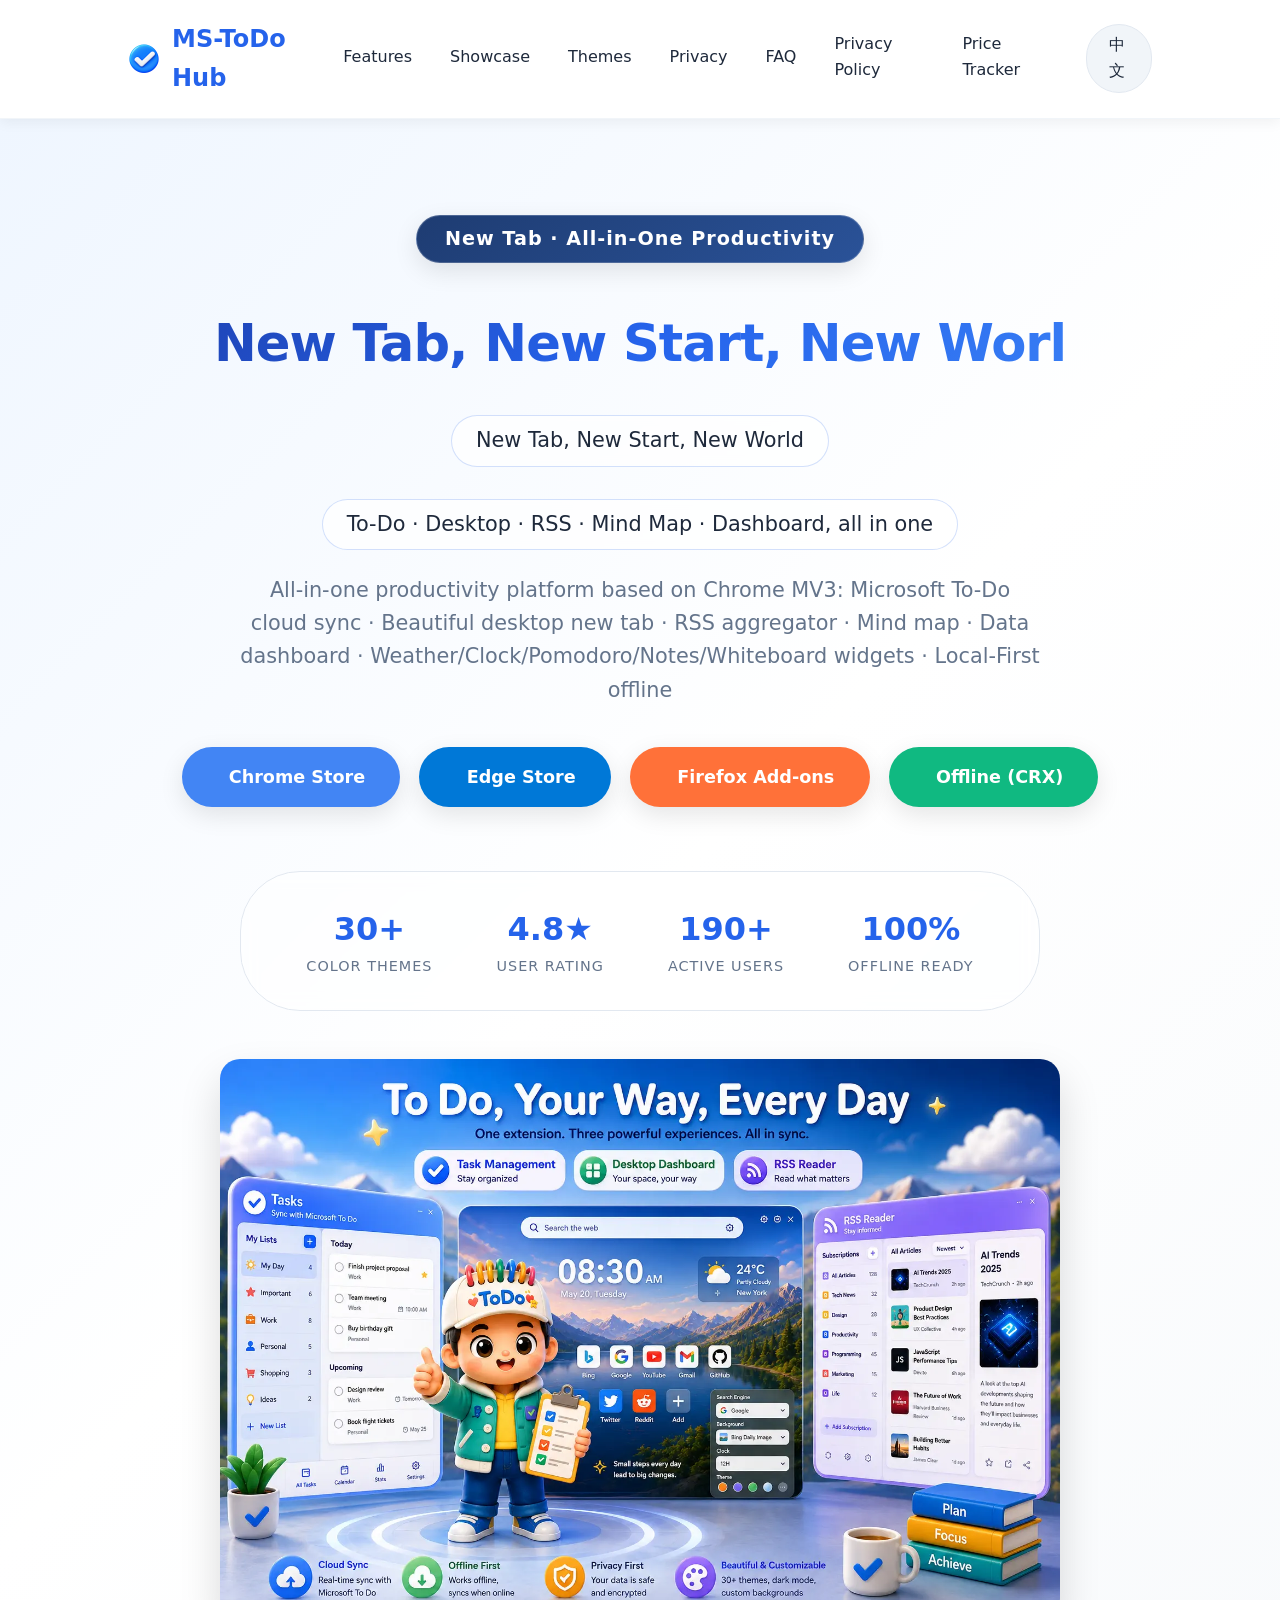
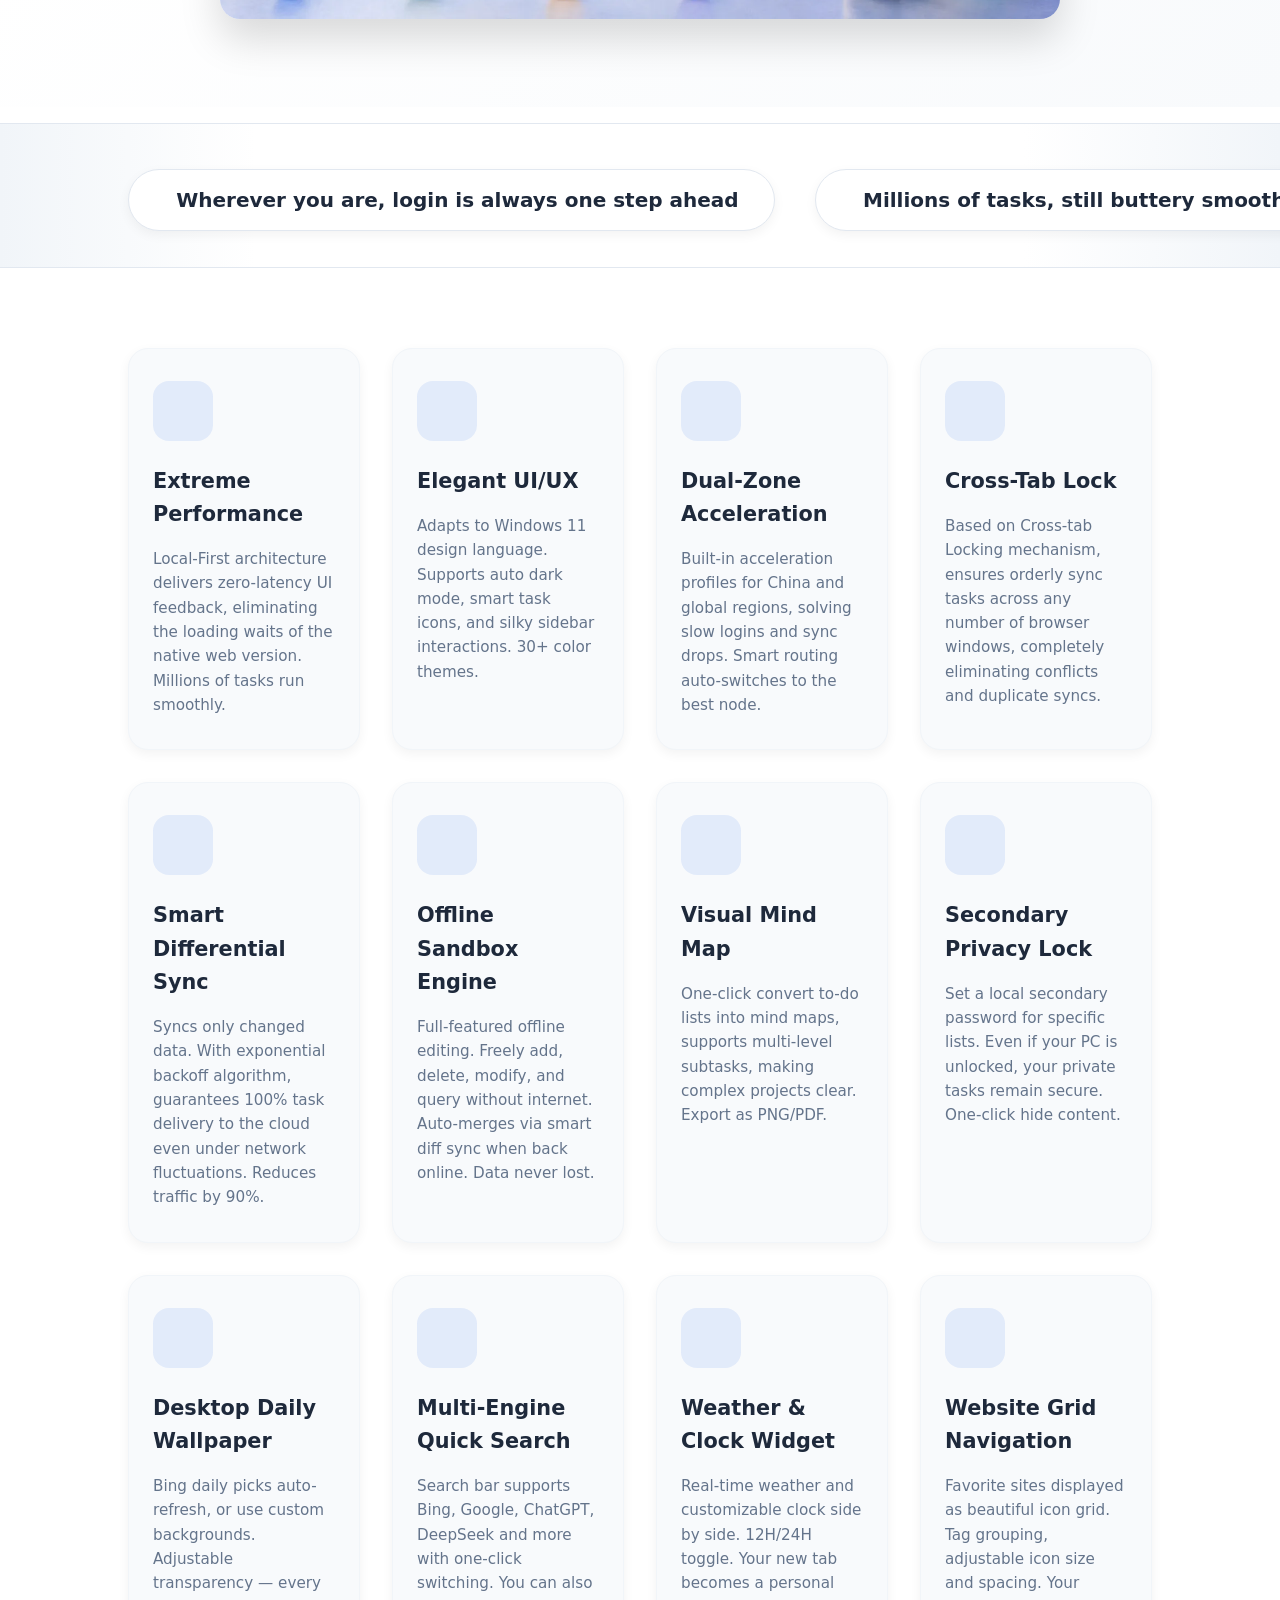
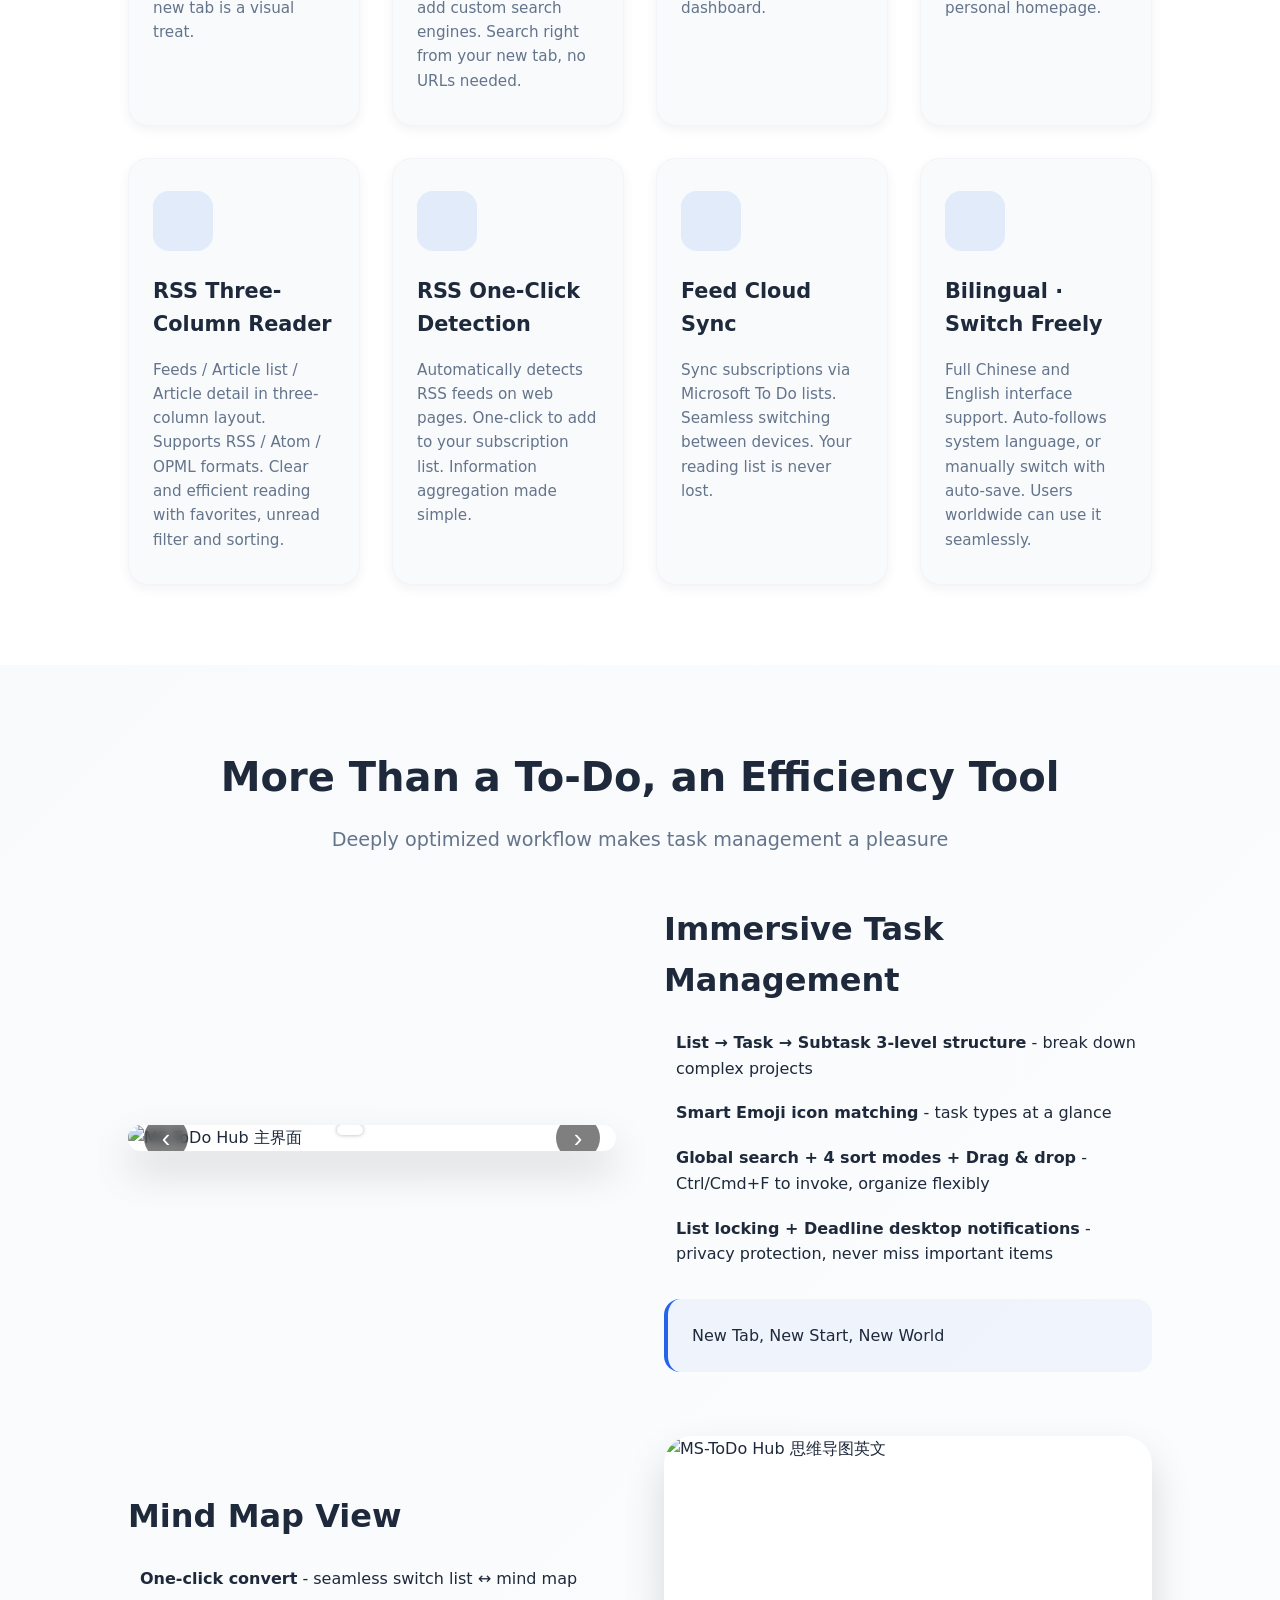
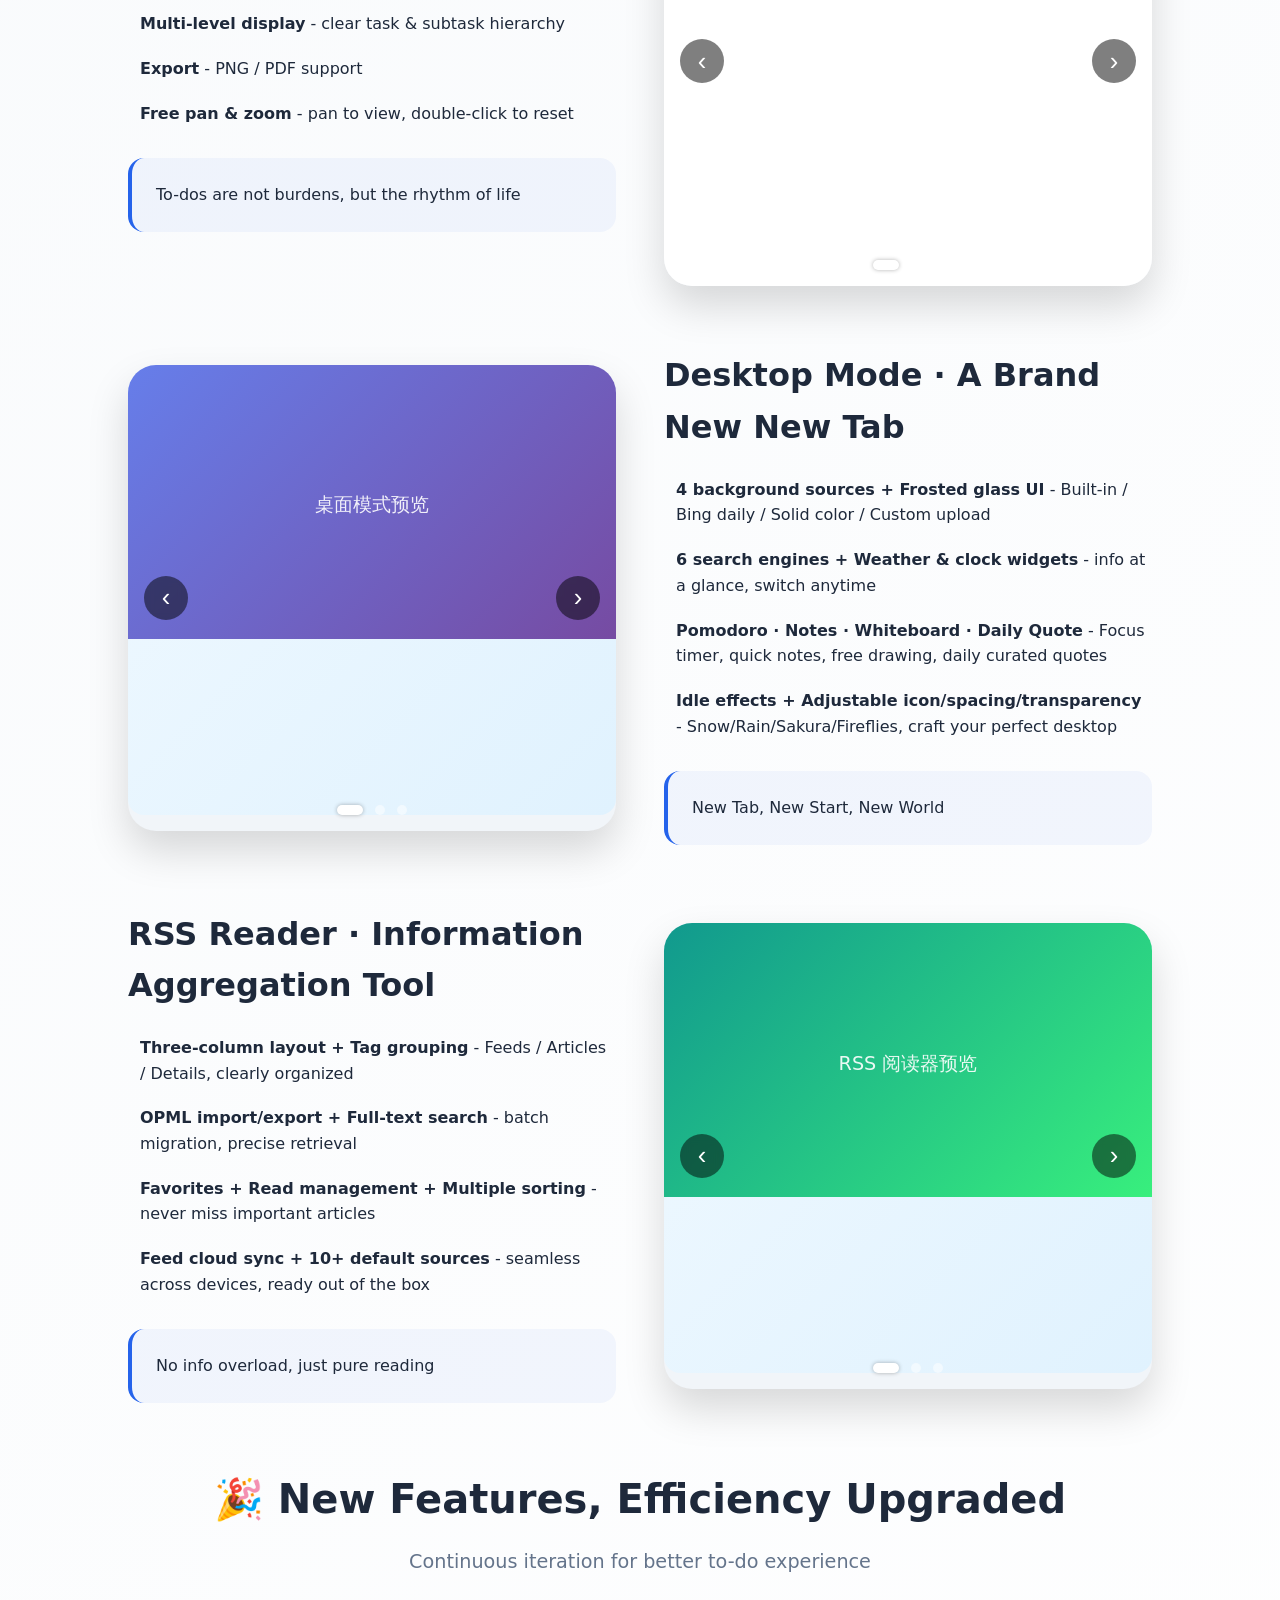
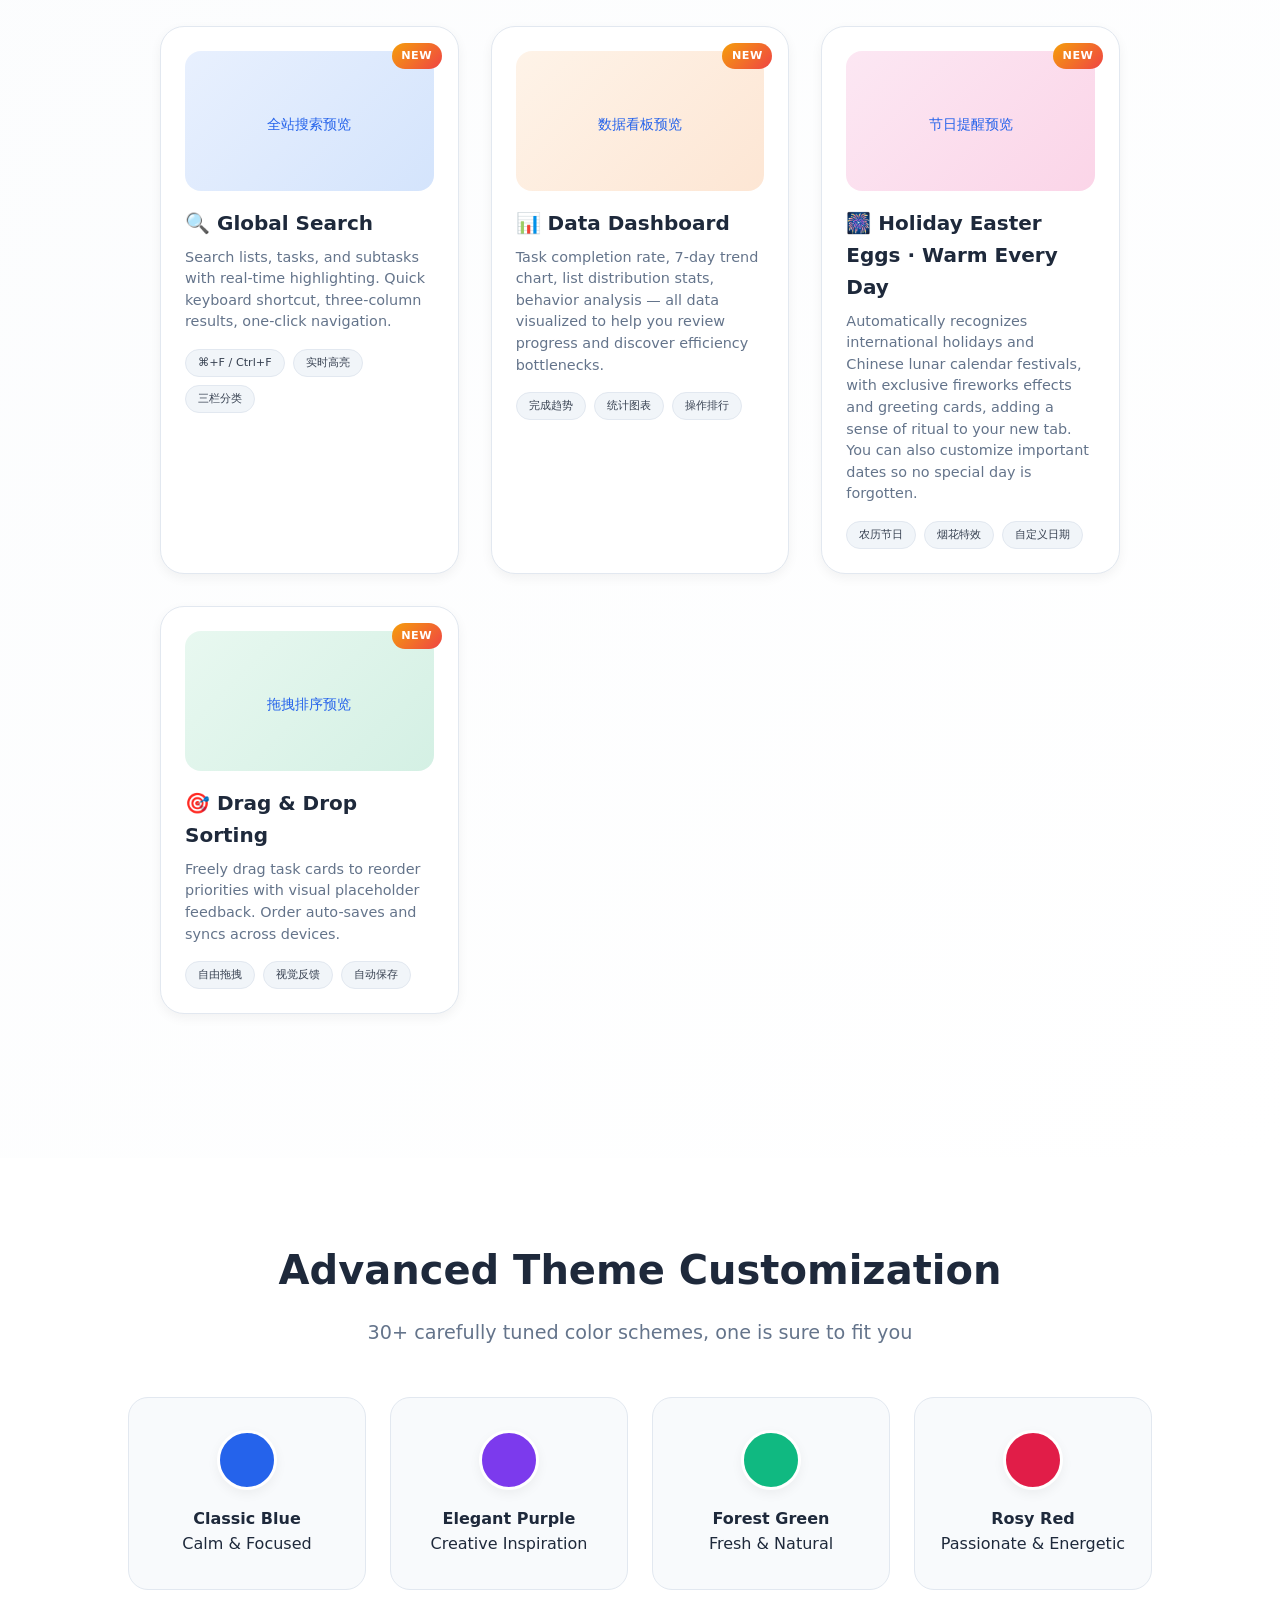
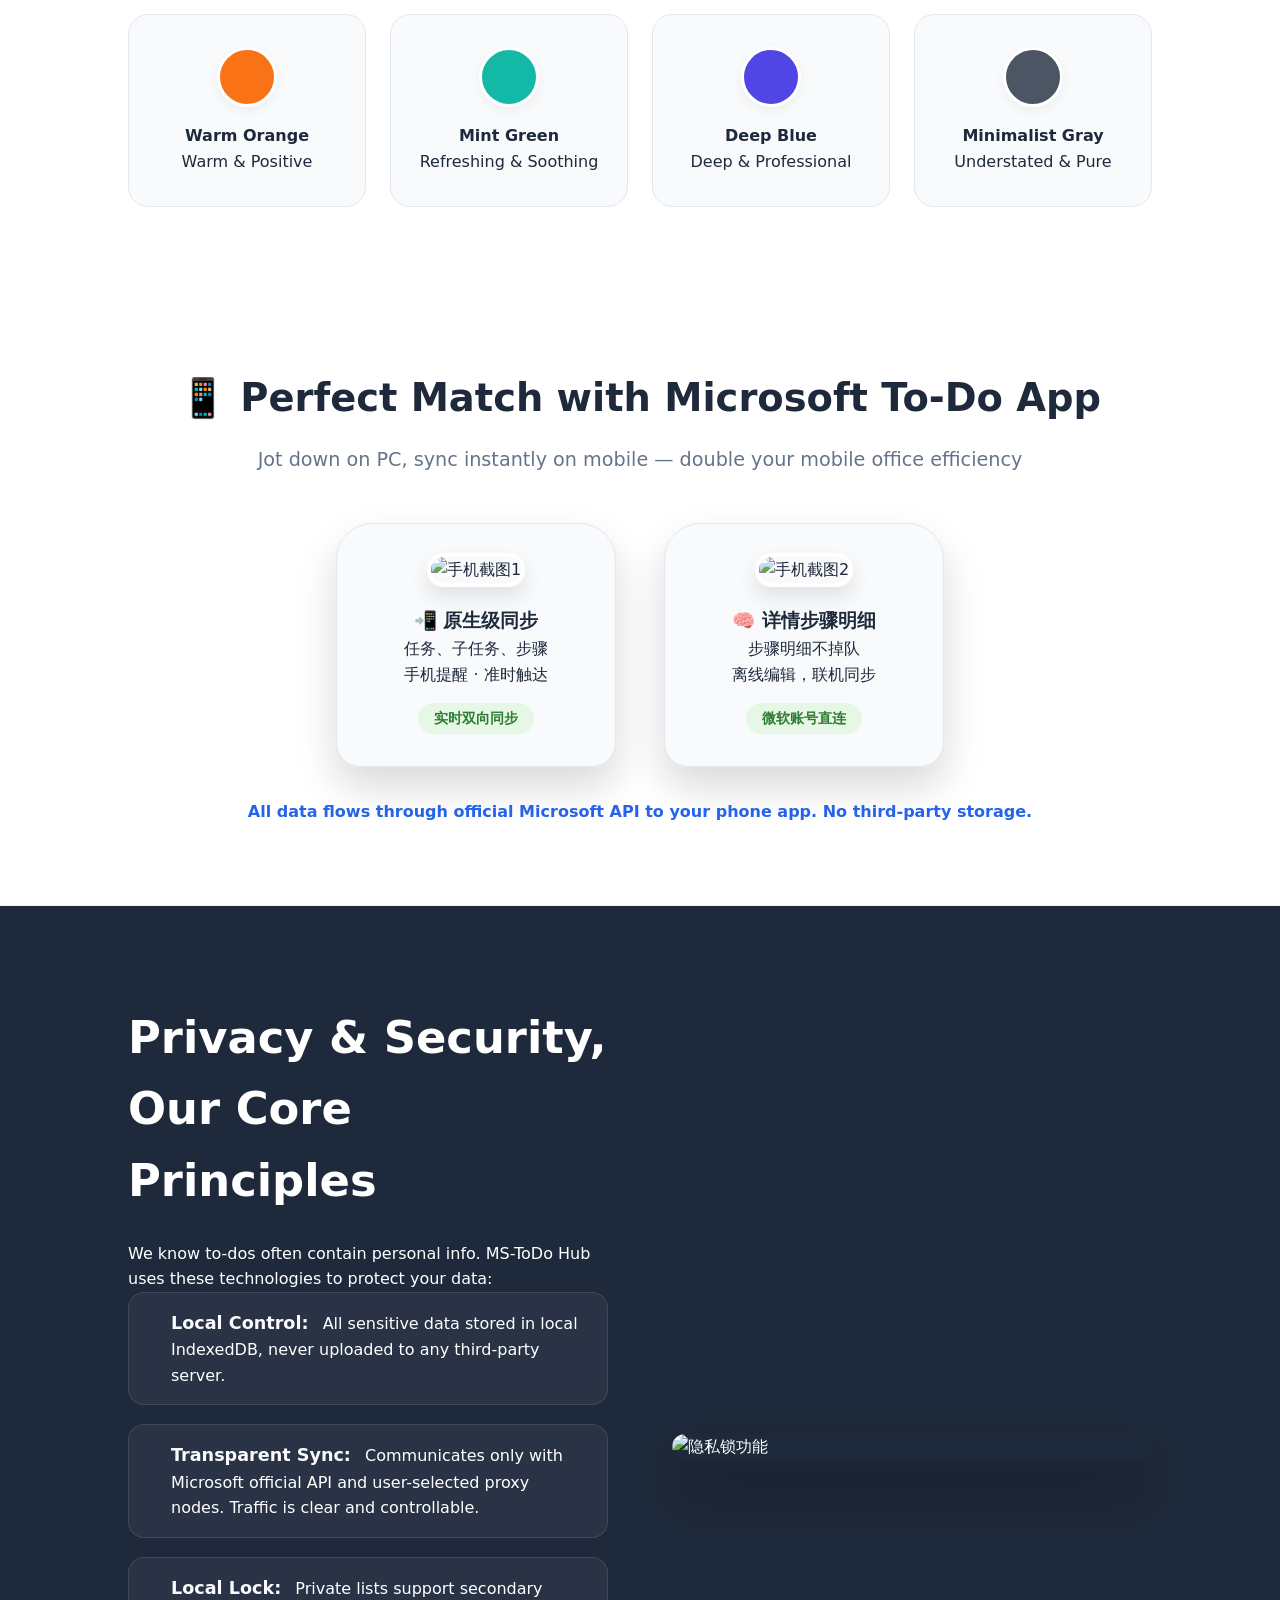
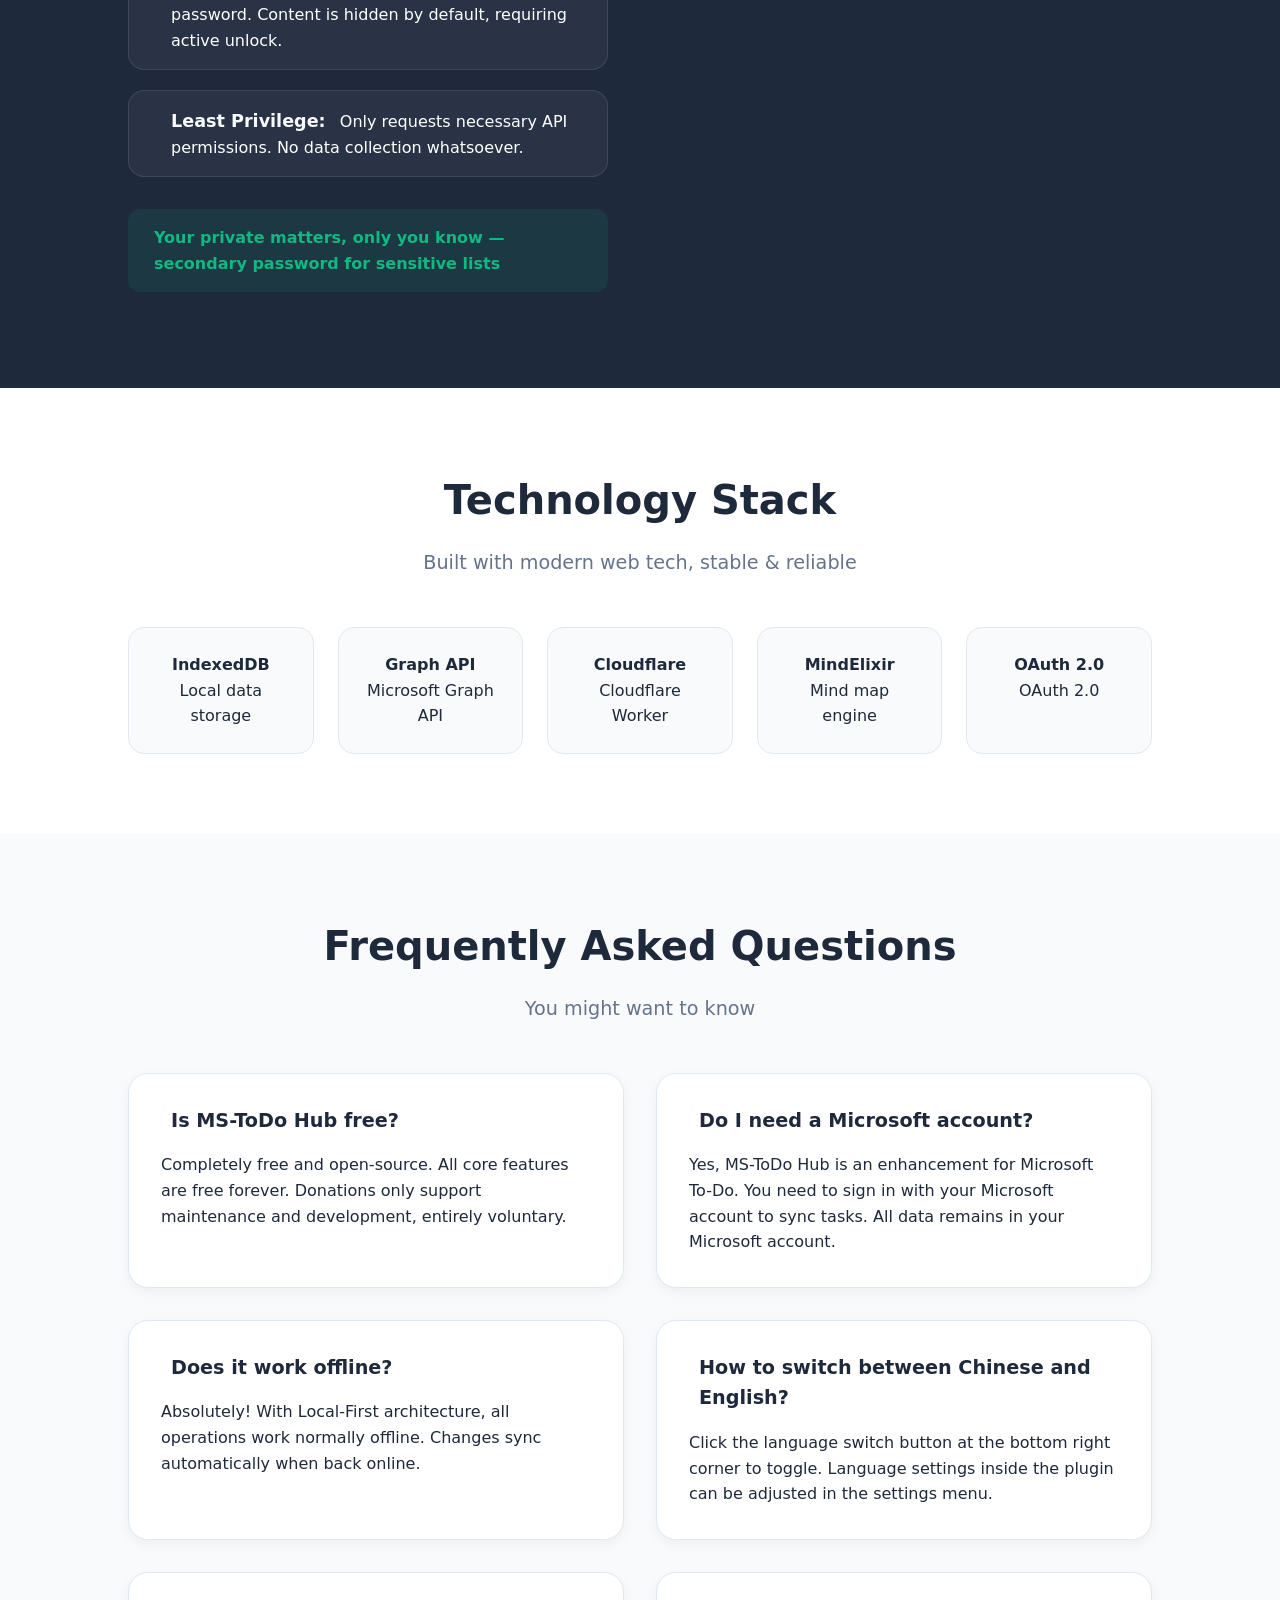
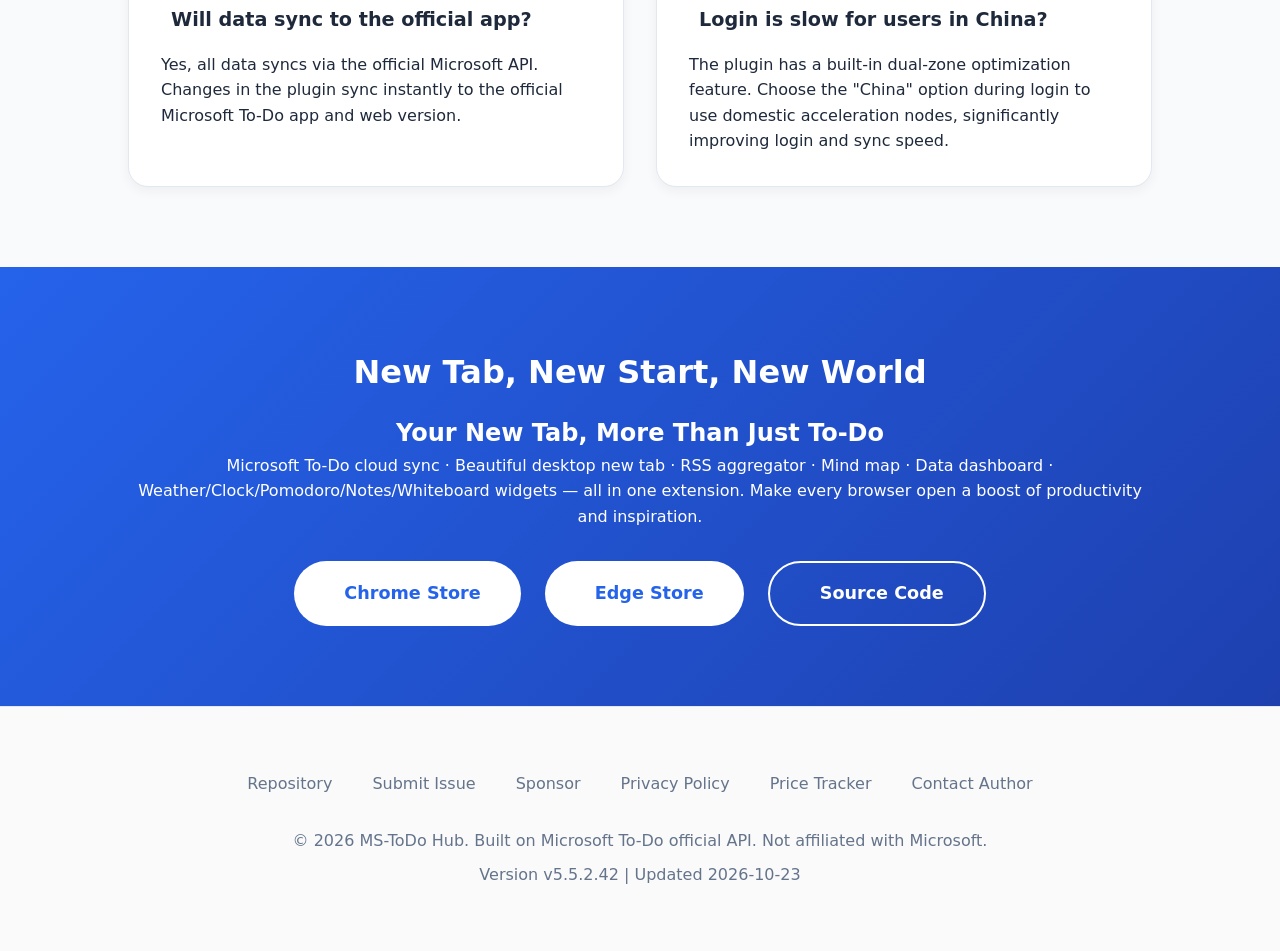
==== commit e801e885: "详细产品介绍" ====
--- a/index.html
+++ b/index.html
@@ -4,10 +4,10 @@
     <meta charset="UTF-8">
     <meta name="viewport" content="width=device-width, initial-scale=1.0, user-scalable=yes">
     <title>MS-ToDo Hub · 新标签，新起点，新世界</title>
-    <meta name="description" content="MS-ToDo Hub — 基于 Chrome MV3 的一站式效率平台：微软待办云端同步 · 精美桌面新标签页 · RSS 信息聚合 · 思维导图 · 数据看板，辅以天气、时钟、番茄钟、便签等桌面小组件。Local-First 离线优先，双向实时同步。">
-    <meta name="keywords" content="微软待办, Microsoft To-Do, 新标签页, RSS阅读器, 桌面模式, 离线同步, 思维导图, 番茄钟, 数据看板, 每日一言">
+    <meta name="description" content="MS-ToDo Hub — 基于 Chrome MV3 的一站式效率平台：微软待办云端同步 · 精美桌面新标签页 · RSS 信息聚合 · 思维导图 · 数据看板，辅以天气、时钟、番茄钟、便签、白板等桌面小组件。Local-First 离线优先，双向实时同步。">
+    <meta name="keywords" content="微软待办, Microsoft To-Do, 新标签页, RSS阅读器, 桌面模式, 离线同步, 思维导图, 番茄钟, 数据看板, 每日一言, 白板">
     <meta property="og:title" content="MS-ToDo Hub · 新标签，新起点，新世界">
-    <meta property="og:description" content="一站式效率平台：微软待办云端同步 · 精美桌面新标签页 · RSS 信息聚合 · 思维导图 · 数据看板 · 天气/时钟/番茄钟/便签小组件 · Local-First 离线优先">
+    <meta property="og:description" content="一站式效率平台：微软待办云端同步 · 精美桌面新标签页 · RSS 信息聚合 · 思维导图 · 数据看板 · 天气/时钟/番茄钟/便签/白板小组件 · Local-First 离线优先">
     <meta property="og:image" content="img/logo/logo.png">
     <!--    <meta name="google-adsense-account" content="ca-pub-5532146792919781">-->
     <!--    <script async src="https://pagead2.googlesyndication.com/pagead/js/adsbygoogle.js?client=ca-pub-5532146792919781" crossorigin="anonymous"></script>-->
@@ -49,7 +49,7 @@
         <span class="tagline"><i class="fa-regular fa-star"></i> <span data-i18n="tagline-simple">新标签，新起点，新世界</span></span>
         <span class="tagline"><i class="fa-regular fa-heart"></i> <span data-i18n="tagline-emotional">待办 · 桌面 · RSS · 导图 · 看板，一个都不少</span></span>
     </div>
-    <p class="subhead" data-i18n="hero-desc">基于 Chrome MV3 的一站式效率平台：微软待办云端同步 · 精美桌面新标签页 · RSS 信息聚合 · 思维导图 · 数据看板 · 天气/时钟/番茄钟/便签小组件 · Local-First 离线优先</p>
+    <p class="subhead" data-i18n="hero-desc">基于 Chrome MV3 的一站式效率平台：微软待办云端同步 · 精美桌面新标签页 · RSS 信息聚合 · 思维导图 · 数据看板 · 天气/时钟/番茄钟/便签/白板小组件 · Local-First 离线优先</p>
     <div class="download-container">
         <a href="https://chromewebstore.google.com/detail/icmnmeceeheemlmbmolfendmiieabiac?utm_source=item-share-cb" class="btn-download btn-chrome" target="_blank">
             <i class="fa-brands fa-chrome"></i> <span data-i18n="btn-chrome">Chrome 商店</span>
@@ -283,7 +283,7 @@
                     <div><strong data-i18n="showcase-3-2">6 大搜索引擎 + 天气时钟小组件</strong><span data-i18n="showcase-3-2-d"> - 信息一目了然，随手切换</span></div>
                 </li>
                 <li><i class="fa-regular fa-circle-check"></i>
-                    <div><strong data-i18n="showcase-3-3">番茄钟 · 便签 · 每日一言</strong><span data-i18n="showcase-3-3-d"> - 专注计时、灵感速记、每日精选语录</span></div>
+                    <div><strong data-i18n="showcase-3-3">番茄钟 · 便签 · 白板 · 每日一言</strong><span data-i18n="showcase-3-3-d"> - 专注计时、灵感速记、自由绘画创作、每日精选语录</span></div>
                 </li>
                 <li><i class="fa-regular fa-circle-check"></i>
                     <div><strong data-i18n="showcase-3-4">空闲特效 + 图标/间距/透明度可调</strong><span data-i18n="showcase-3-4-d"> - 雪花/雨/樱花/萤火虫，打造专属桌面</span></div>
@@ -546,7 +546,7 @@
 <section class="cta">
     <div class="cta-quote" data-i18n="cta-quote">新标签，新起点，新世界</div>
     <h2 data-i18n="cta-title">你的新标签页，不止于待办</h2>
-    <p data-i18n="cta-desc">微软待办云端同步 · 精美桌面新标签页 · RSS 信息聚合 · 思维导图 · 数据看板 · 天气/时钟/番茄钟/便签小组件，一个插件全搞定。让每次打开浏览器都成为效率与灵感的起点。</p>
+    <p data-i18n="cta-desc">微软待办云端同步 · 精美桌面新标签页 · RSS 信息聚合 · 思维导图 · 数据看板 · 天气/时钟/番茄钟/便签/白板小组件，一个插件全搞定。让每次打开浏览器都成为效率与灵感的起点。</p>
     <div class="cta-buttons">
         <a href="https://chromewebstore.google.com/detail/icmnmeceeheemlmbmolfendmiieabiac?utm_source=item-share-cb" class="btn-cta" target="_blank"><i class="fa-brands fa-chrome"></i> <span data-i18n="btn-chrome">Chrome 商店</span></a>
         <a href="https://microsoftedge.microsoft.com/addons/detail/aoodkfaickihogbaooannechhccggnbp" class="btn-cta" target="_blank"><i class="fa-brands fa-microsoft-edge"></i> <span data-i18n="btn-edge">Edge 商店</span></a>
@@ -614,7 +614,7 @@
             'nav-sponsor': '资助作者',
             'tagline-simple': '新标签，新起点，新世界',
             'tagline-emotional': '待办 · 桌面 · RSS · 导图 · 看板，一个都不少',
-            'hero-desc': '基于 Chrome MV3 的一站式效率平台：微软待办云端同步 · 精美桌面新标签页 · RSS 信息聚合 · 思维导图 · 数据看板 · 天气/时钟/番茄钟/便签小组件 · Local-First 离线优先',
+            'hero-desc': '基于 Chrome MV3 的一站式效率平台：微软待办云端同步 · 精美桌面新标签页 · RSS 信息聚合 · 思维导图 · 数据看板 · 天气/时钟/番茄钟/便签/白板小组件 · Local-First 离线优先',
             'btn-chrome': 'Chrome 商店',
             'btn-edge': 'Edge 商店',
             'btn-firefox': 'Firefox 商店',
@@ -724,7 +724,7 @@
             'faq6-a': '插件内置双区调优功能，登录时选择「中国版」即可使用国内加速节点，显著提升登录和同步速度。',
             'cta-quote': '新标签，新起点，新世界',
             'cta-title': '你的新标签页，不止于待办',
-            'cta-desc': '微软待办云端同步 · 精美桌面新标签页 · RSS 信息聚合 · 思维导图 · 数据看板 · 天气/时钟/番茄钟/便签小组件，一个插件全搞定。让每次打开浏览器都成为效率与灵感的起点。',
+            'cta-desc': '微软待办云端同步 · 精美桌面新标签页 · RSS 信息聚合 · 思维导图 · 数据看板 · 天气/时钟/番茄钟/便签/白板小组件，一个插件全搞定。让每次打开浏览器都成为效率与灵感的起点。',
             's-title': '资助作者',
             's-desc': '如果你觉得 MS-ToDo Hub 提升了你的效率，欢迎请作者喝杯咖啡 ☕️ 所有打赏将用于域名维护和持续开发。',
             's-footer': '感谢每一位支持者的付出 🙏',
@@ -763,8 +763,8 @@
             'showcase-3-1-d': ' - 内置壁纸 / 必应每日一图 / 纯色 / 自定义上传',
             'showcase-3-2': '6 大搜索引擎 + 天气时钟小组件',
             'showcase-3-2-d': ' - 信息一目了然，随手切换',
-            'showcase-3-3': '番茄钟 · 便签 · 每日一言',
-            'showcase-3-3-d': ' - 专注计时、灵感速记、每日精选语录',
+            'showcase-3-3': '番茄钟 · 便签 · 白板 · 每日一言',
+            'showcase-3-3-d': ' - 专注计时、灵感速记、自由绘画创作、每日精选语录',
             'showcase-3-4': '空闲特效 + 图标/间距/透明度可调',
             'showcase-3-4-d': ' - 雪花/雨/樱花/萤火虫，打造专属桌面',
             'showcase-quote-3': '新标签，新起点，新世界',
@@ -787,7 +787,7 @@
             'nav-sponsor': 'Sponsor',
             'tagline-simple': 'New Tab, New Start, New World',
             'tagline-emotional': 'To-Do · Desktop · RSS · Mind Map · Dashboard, all in one',
-            'hero-desc': 'All-in-one productivity platform based on Chrome MV3: Microsoft To-Do cloud sync · Beautiful desktop new tab · RSS aggregator · Mind map · Data dashboard · Weather/Clock/Pomodoro/Notes widgets · Local-First offline',
+            'hero-desc': 'All-in-one productivity platform based on Chrome MV3: Microsoft To-Do cloud sync · Beautiful desktop new tab · RSS aggregator · Mind map · Data dashboard · Weather/Clock/Pomodoro/Notes/Whiteboard widgets · Local-First offline',
             'btn-chrome': 'Chrome Store',
             'btn-edge': 'Edge Store',
             'btn-firefox': 'Firefox Add-ons',
@@ -897,7 +897,7 @@
             'faq6-a': 'The plugin has a built-in dual-zone optimization feature. Choose the "China" option during login to use domestic acceleration nodes, significantly improving login and sync speed.',
             'cta-quote': 'New Tab, New Start, New World',
             'cta-title': 'Your New Tab, More Than Just To-Do',
-            'cta-desc': 'Microsoft To-Do cloud sync · Beautiful desktop new tab · RSS aggregator · Mind map · Data dashboard · Weather/Clock/Pomodoro/Notes widgets — all in one extension. Make every browser open a boost of productivity and inspiration.',
+            'cta-desc': 'Microsoft To-Do cloud sync · Beautiful desktop new tab · RSS aggregator · Mind map · Data dashboard · Weather/Clock/Pomodoro/Notes/Whiteboard widgets — all in one extension. Make every browser open a boost of productivity and inspiration.',
             's-title': 'Sponsor the Author',
             's-desc': 'If MS-ToDo Hub boosts your efficiency, feel free to buy the author a coffee ☕️ All donations support server maintenance and ongoing development.',
             's-footer': 'Thanks to every supporter 🙏',
@@ -936,8 +936,8 @@
             'showcase-3-1-d': ' - Built-in / Bing daily / Solid color / Custom upload',
             'showcase-3-2': '6 search engines + Weather & clock widgets',
             'showcase-3-2-d': ' - info at a glance, switch anytime',
-            'showcase-3-3': 'Pomodoro · Notes · Daily Quote',
-            'showcase-3-3-d': ' - Focus timer, quick notes, daily curated quotes',
+            'showcase-3-3': 'Pomodoro · Notes · Whiteboard · Daily Quote',
+            'showcase-3-3-d': ' - Focus timer, quick notes, free drawing, daily curated quotes',
             'showcase-3-4': 'Idle effects + Adjustable icon/spacing/transparency',
             'showcase-3-4-d': ' - Snow/Rain/Sakura/Fireflies, craft your perfect desktop',
             'showcase-quote-3': 'New Tab, New Start, New World',
@@ -1069,8 +1069,8 @@
 
     // 动态slogan打字效果
     const sloganList = currentLang === 'zh'
-        ? ['新标签，新起点，新世界', '待办 · 桌面 · RSS · 导图 · 看板，一站式效率平台', '离线编辑，联网自动同步，数据永不丢失', '必应每日一图 + 空闲特效，桌面焕然一新', 'RSS 一键订阅 · OPML 导入 · 全文搜索', '番茄钟 · 便签 · 每日一言，桌面小组件一应俱全', '手机App同步，移动办公无缝接力']
-        : ['New Tab, New Start, New World', 'To-Do · Desktop · RSS · Mind Map · Dashboard, all-in-one platform', 'Edit offline, auto-sync online, data never lost', 'Bing daily wallpaper + idle effects, fresh desktop', 'RSS subscribe · OPML import · Full-text search', 'Pomodoro · Notes · Daily Quote, desktop widgets', 'Mobile app sync, seamless mobile office'];
+        ? ['新标签，新起点，新世界', '待办 · 桌面 · RSS · 导图 · 看板，一站式效率平台', '离线编辑，联网自动同步，数据永不丢失', '必应每日一图 + 空闲特效，桌面焕然一新', 'RSS 一键订阅 · OPML 导入 · 全文搜索', '番茄钟 · 便签 · 白板 · 每日一言，桌面小组件一应俱全', '手机App同步，移动办公无缝接力']
+        : ['New Tab, New Start, New World', 'To-Do · Desktop · RSS · Mind Map · Dashboard, all-in-one platform', 'Edit offline, auto-sync online, data never lost', 'Bing daily wallpaper + idle effects, fresh desktop', 'RSS subscribe · OPML import · Full-text search', 'Pomodoro · Notes · Whiteboard · Daily Quote, desktop widgets', 'Mobile app sync, seamless mobile office'];
     let sloganIndex = 0, charIndex = 0, isDeleting = false;
     const dynamicElement = document.getElementById('dynamic-slogan');
 
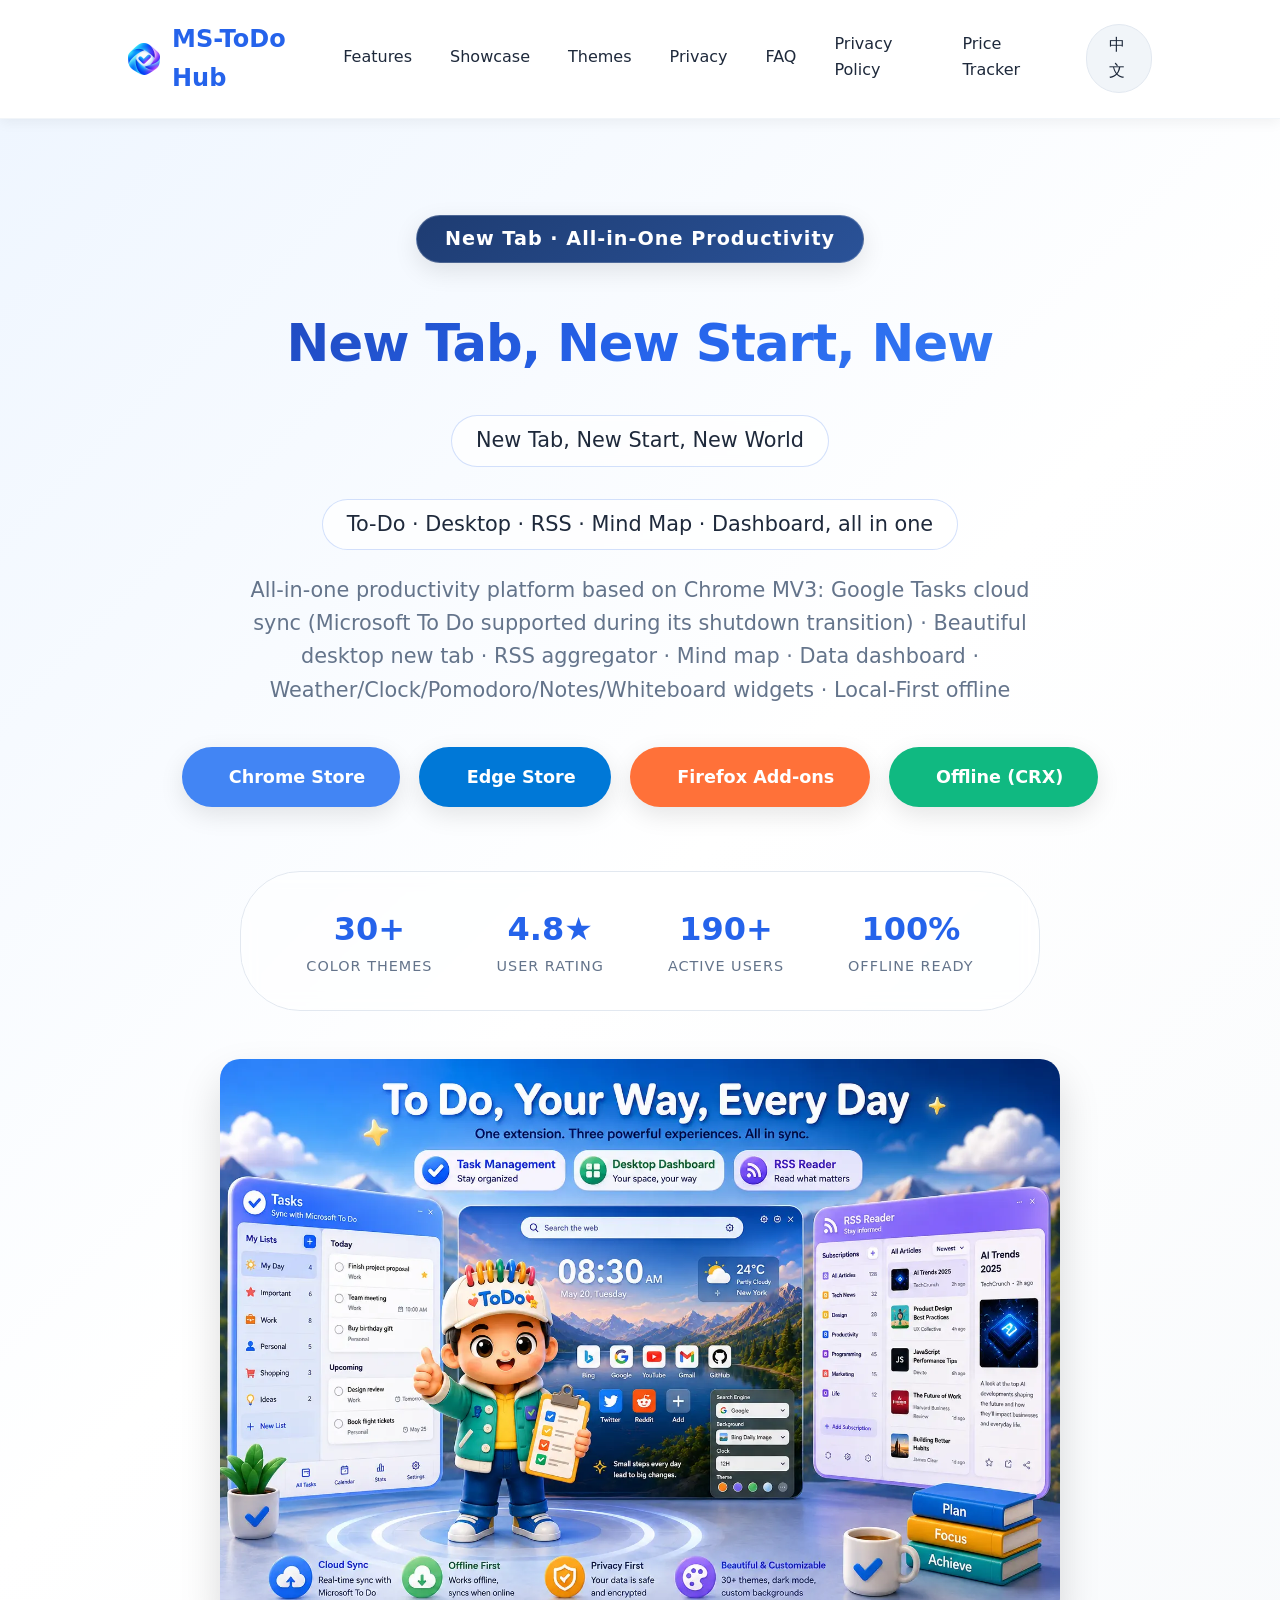
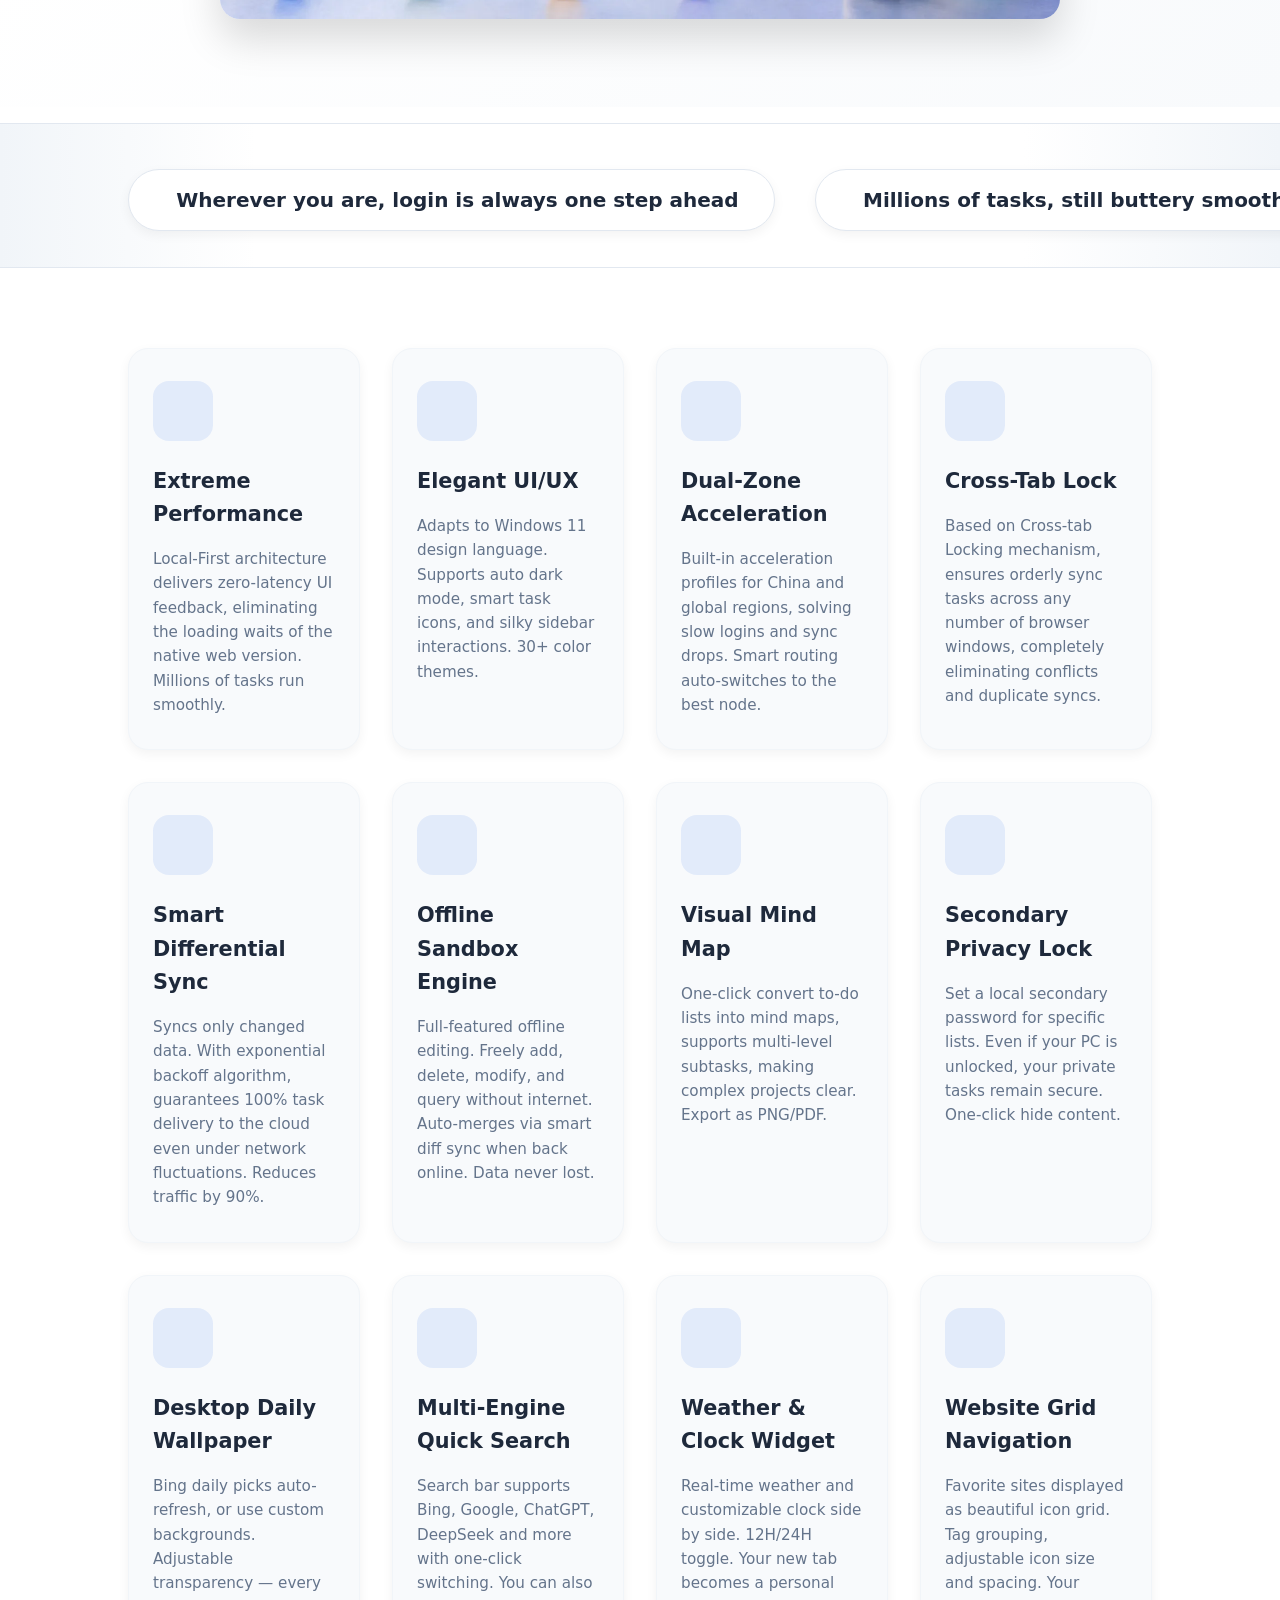
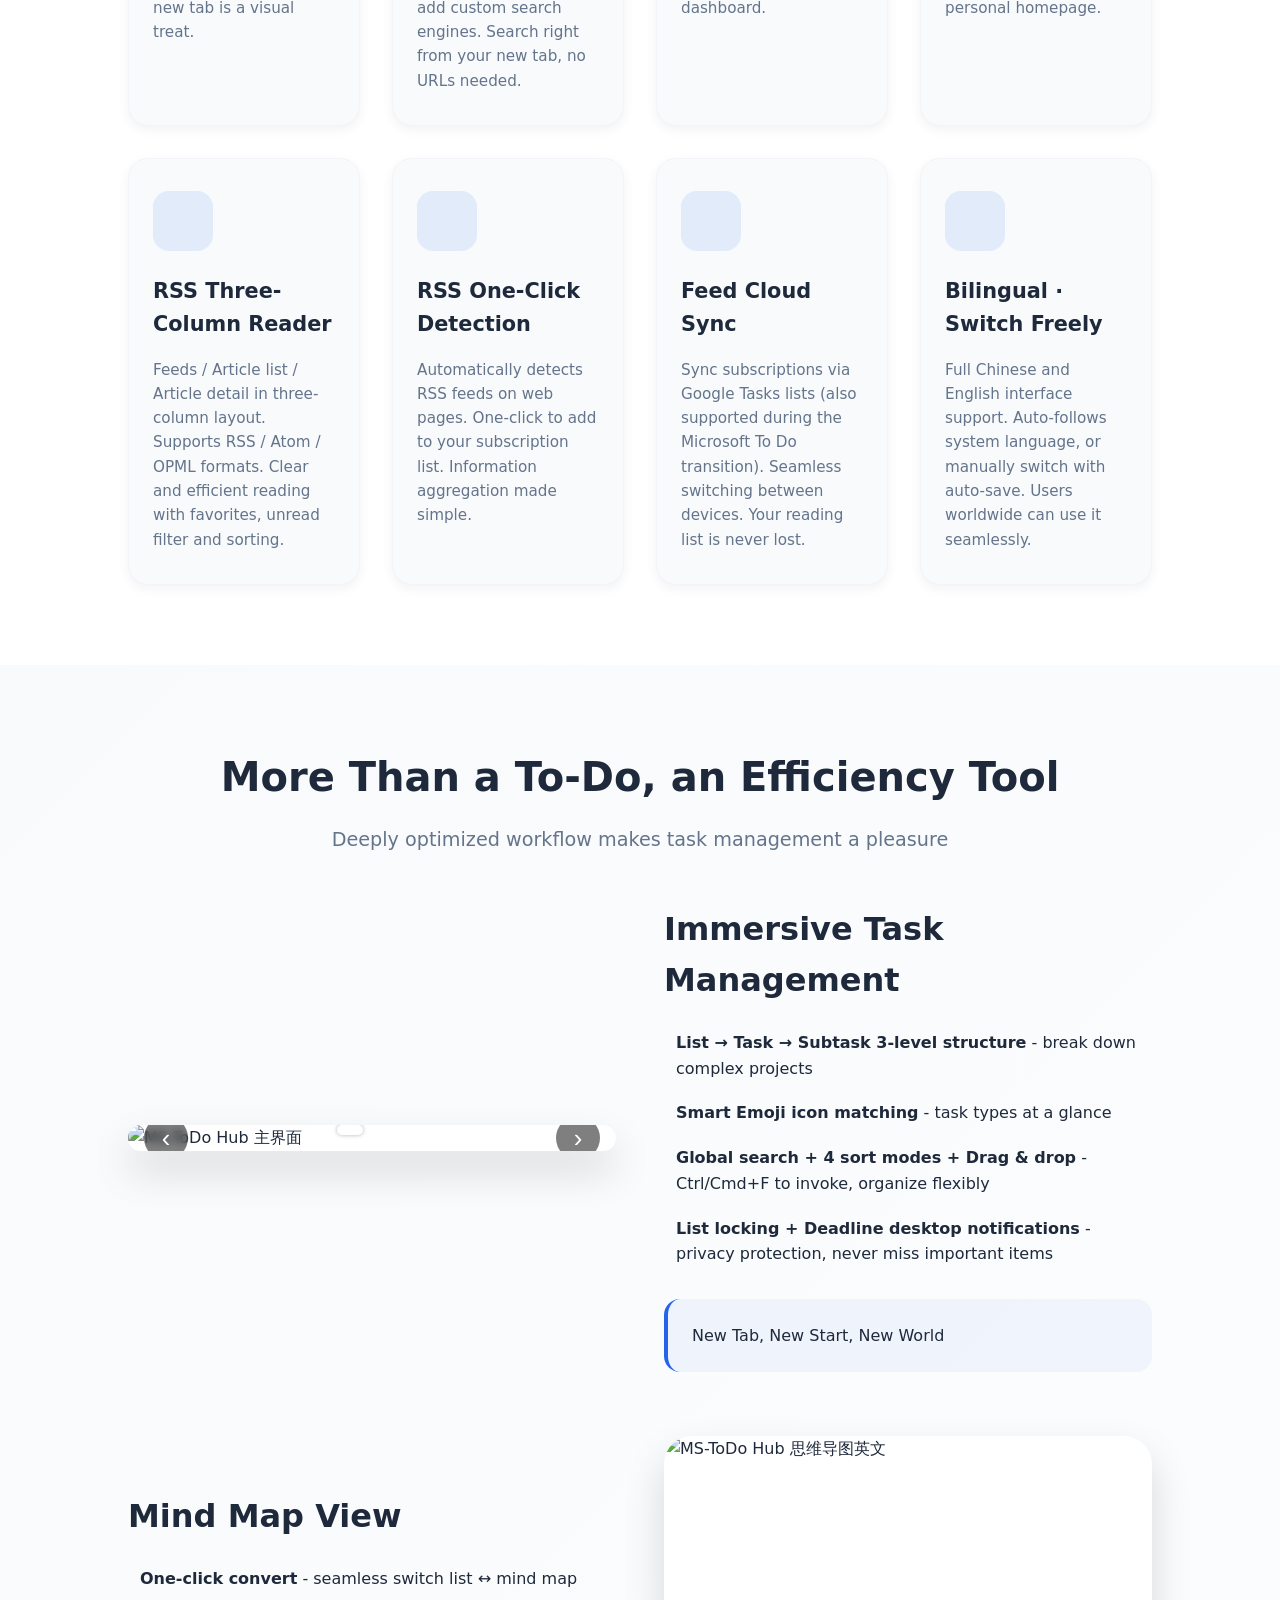
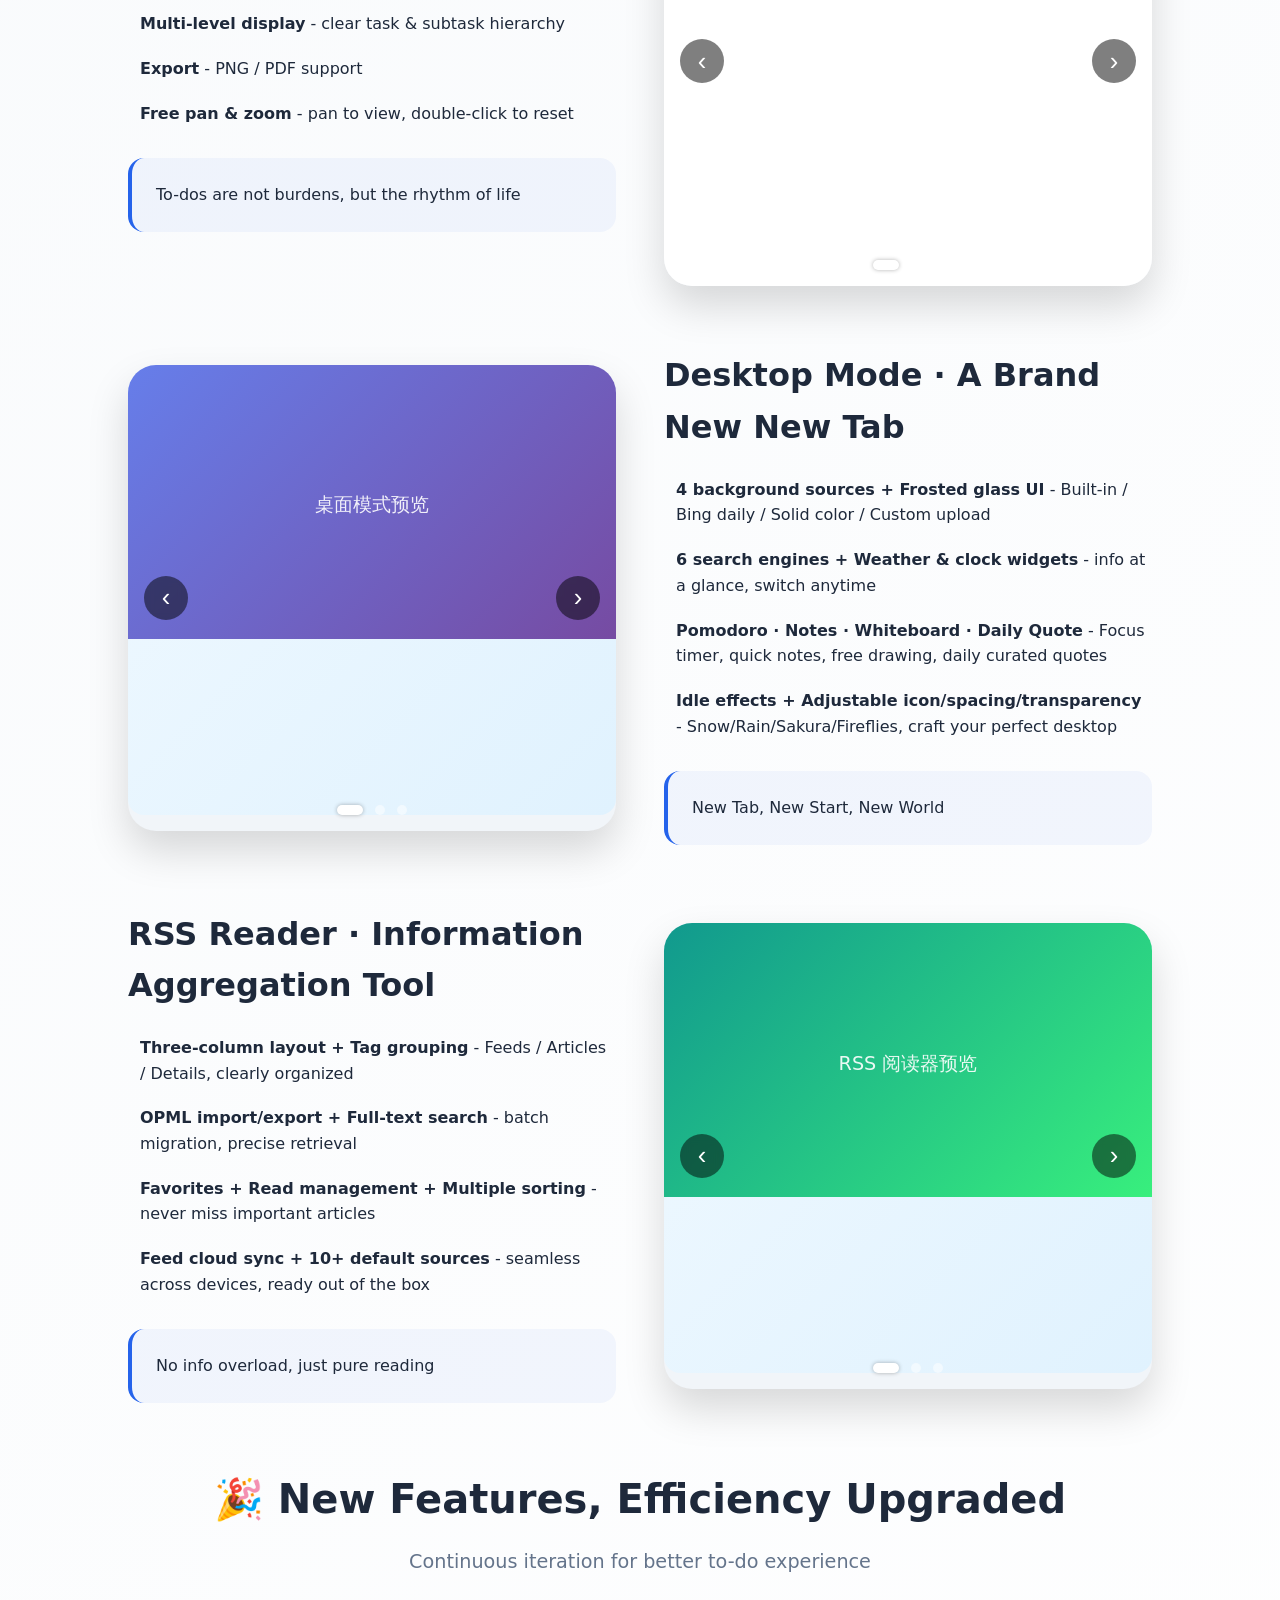
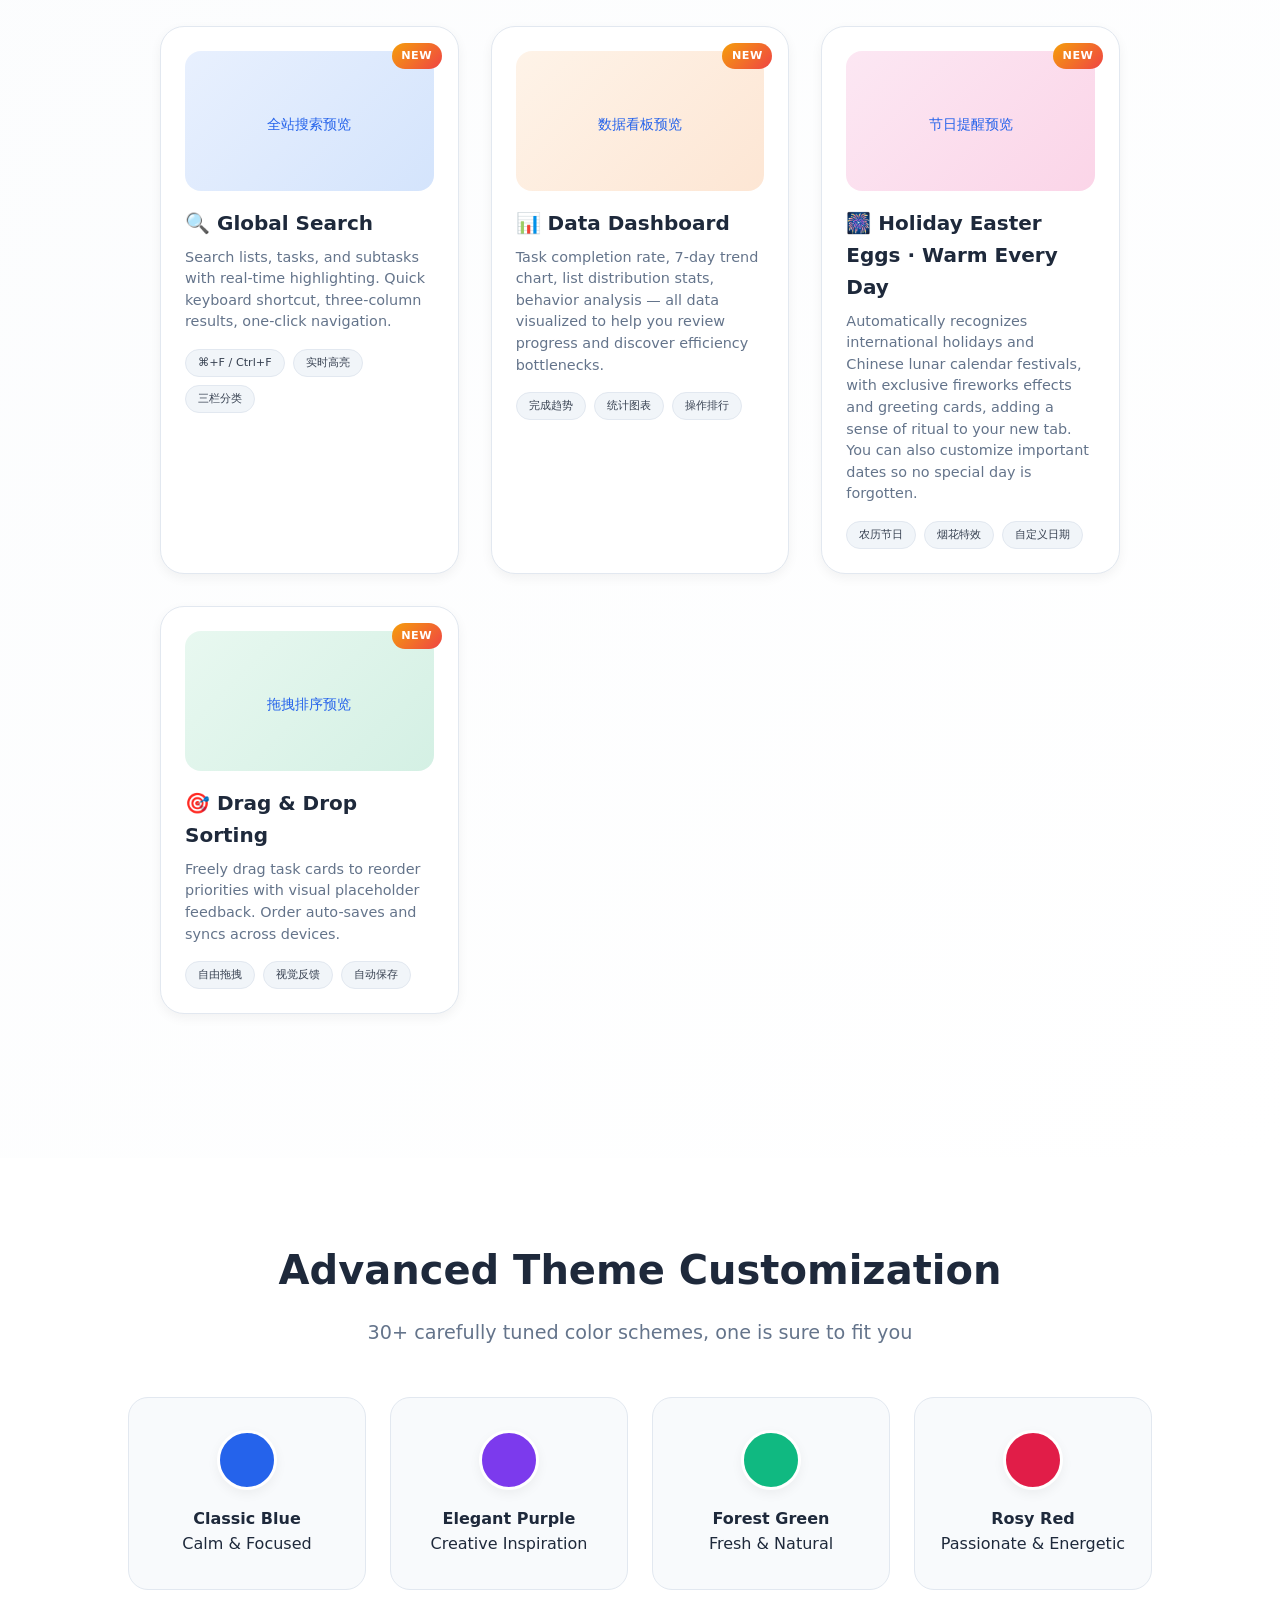
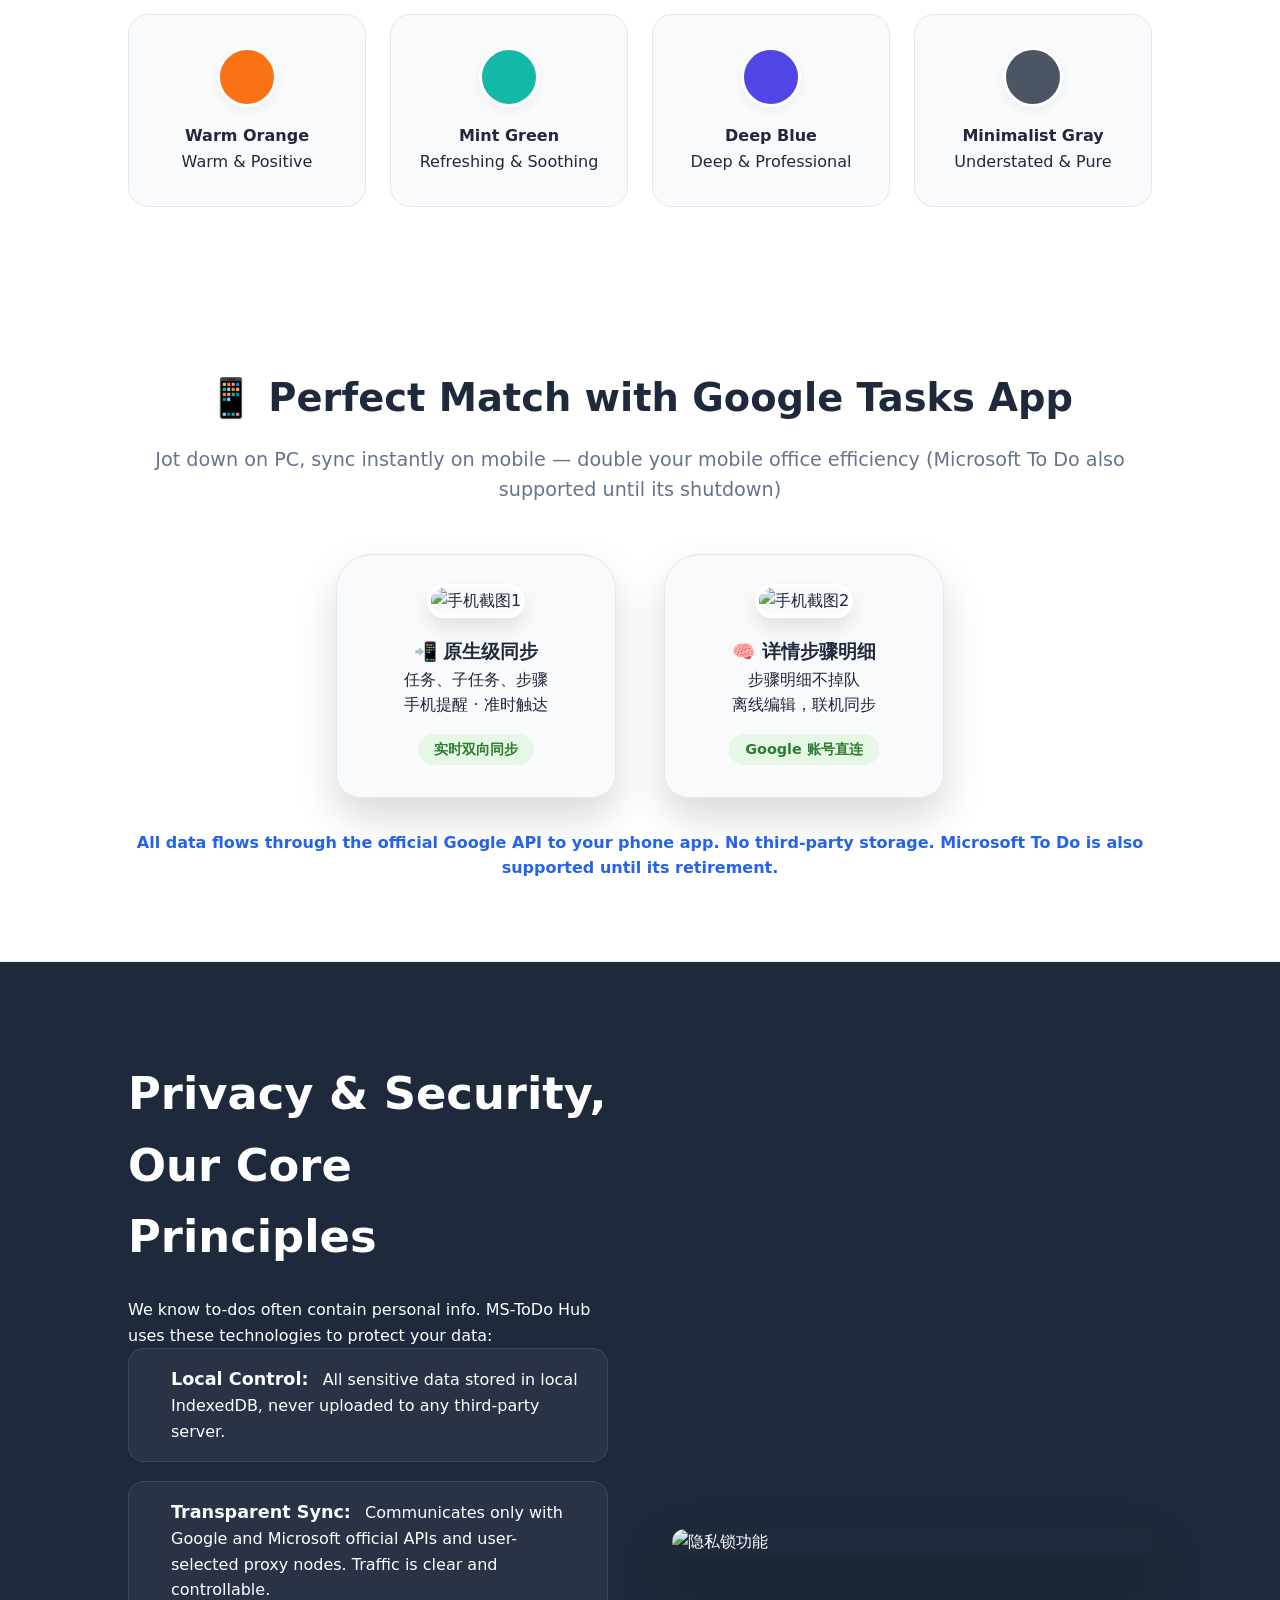
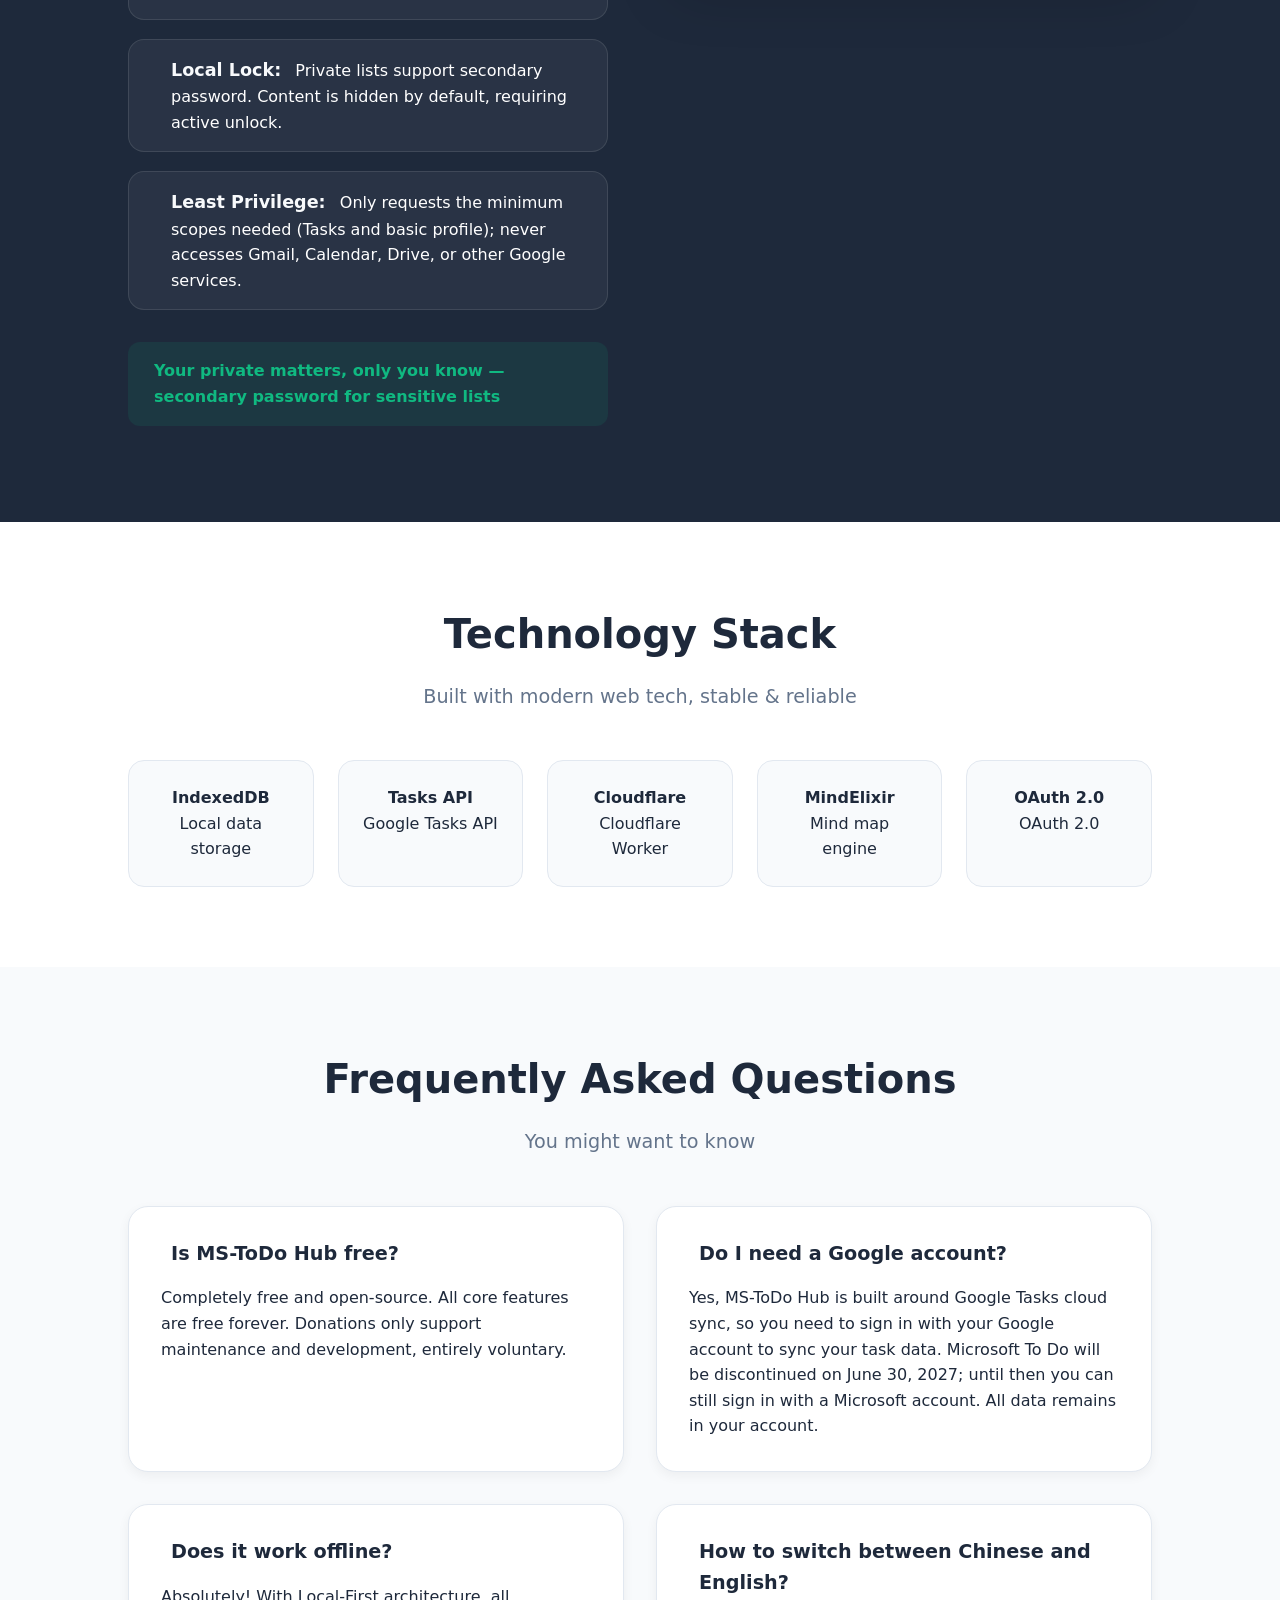
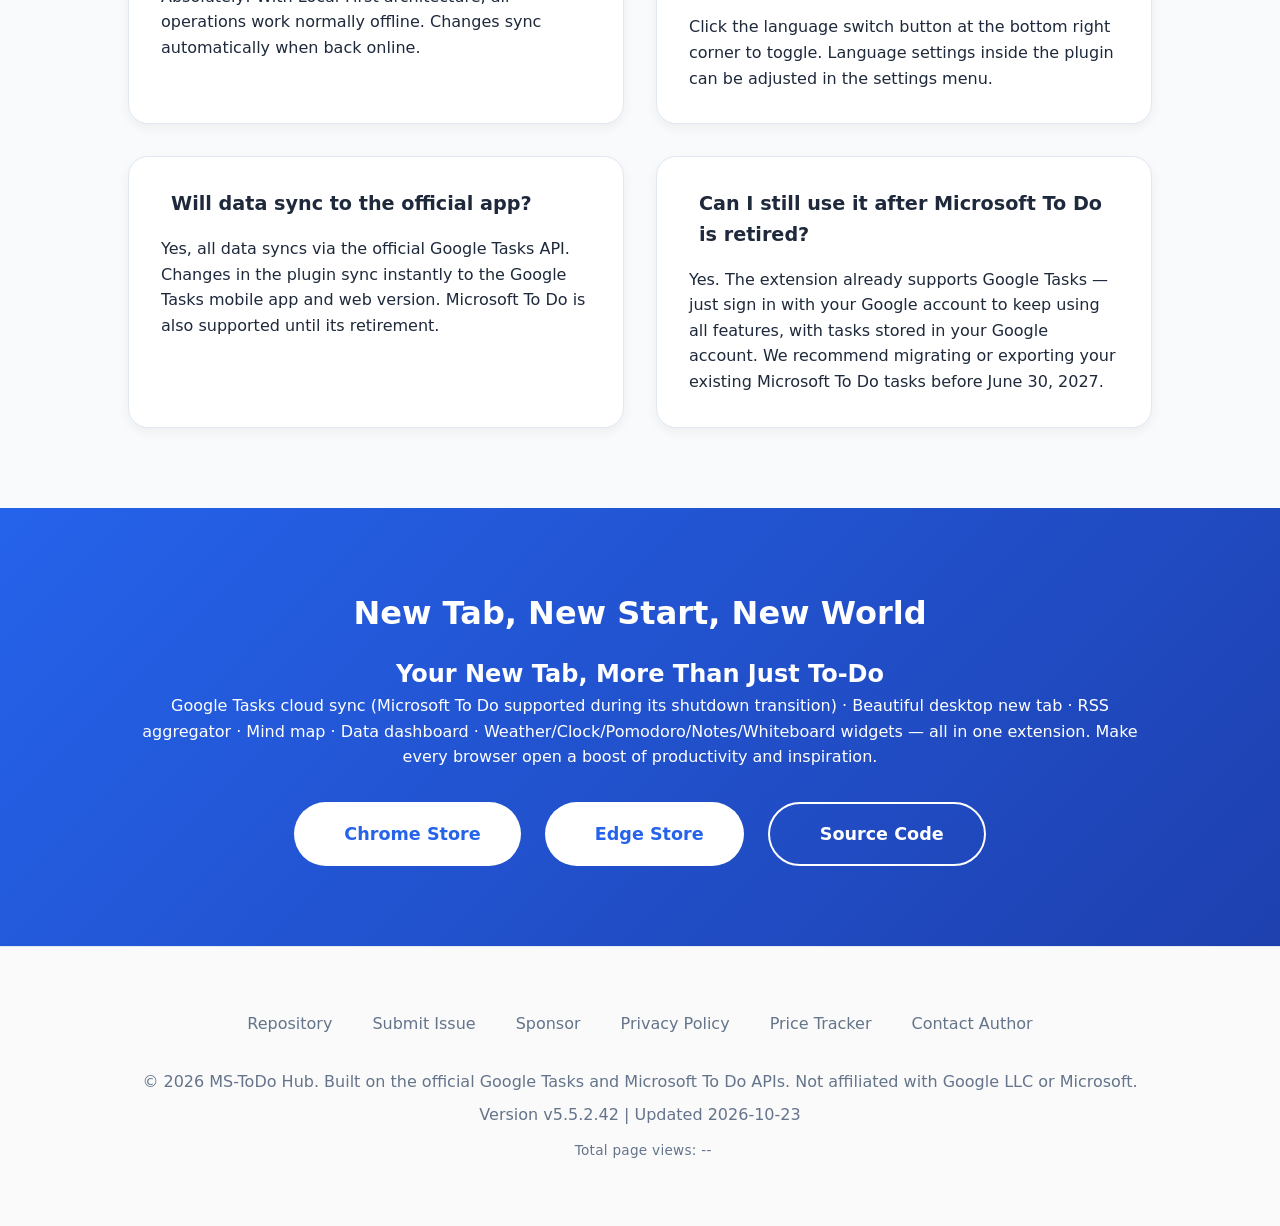
==== commit d5ed923b: "协议，隐私 调整为 Google的标准" ====
--- a/index.html
+++ b/index.html
@@ -4,10 +4,10 @@
     <meta charset="UTF-8">
     <meta name="viewport" content="width=device-width, initial-scale=1.0, user-scalable=yes">
     <title>MS-ToDo Hub · 新标签，新起点，新世界</title>
-    <meta name="description" content="MS-ToDo Hub — 基于 Chrome MV3 的一站式效率平台：微软待办云端同步 · 精美桌面新标签页 · RSS 信息聚合 · 思维导图 · 数据看板，辅以天气、时钟、番茄钟、便签、白板等桌面小组件。Local-First 离线优先，双向实时同步。">
-    <meta name="keywords" content="微软待办, Microsoft To-Do, 新标签页, RSS阅读器, 桌面模式, 离线同步, 思维导图, 番茄钟, 数据看板, 每日一言, 白板">
+    <meta name="description" content="MS-ToDo Hub — 基于 Chrome MV3 的一站式效率平台：Google Tasks 云端同步（微软待办停服过渡支持） · 精美桌面新标签页 · RSS 信息聚合 · 思维导图 · 数据看板，辅以天气、时钟、番茄钟、便签、白板等桌面小组件。Local-First 离线优先，双向实时同步。">
+    <meta name="keywords" content="Google Tasks, 谷歌任务, 微软待办, Microsoft To Do, 新标签页, RSS阅读器, 桌面模式, 离线同步, 思维导图, 番茄钟, 数据看板, 每日一言, 白板">
     <meta property="og:title" content="MS-ToDo Hub · 新标签，新起点，新世界">
-    <meta property="og:description" content="一站式效率平台：微软待办云端同步 · 精美桌面新标签页 · RSS 信息聚合 · 思维导图 · 数据看板 · 天气/时钟/番茄钟/便签/白板小组件 · Local-First 离线优先">
+    <meta property="og:description" content="一站式效率平台：Google Tasks 云端同步（微软待办停服过渡支持） · 精美桌面新标签页 · RSS 信息聚合 · 思维导图 · 数据看板 · 天气/时钟/番茄钟/便签/白板小组件 · Local-First 离线优先">
     <meta property="og:image" content="img/logo/logo.png">
     <!--    <meta name="google-adsense-account" content="ca-pub-5532146792919781">-->
     <!--    <script async src="https://pagead2.googlesyndication.com/pagead/js/adsbygoogle.js?client=ca-pub-5532146792919781" crossorigin="anonymous"></script>-->
@@ -49,7 +49,7 @@
         <span class="tagline"><i class="fa-regular fa-star"></i> <span data-i18n="tagline-simple">新标签，新起点，新世界</span></span>
         <span class="tagline"><i class="fa-regular fa-heart"></i> <span data-i18n="tagline-emotional">待办 · 桌面 · RSS · 导图 · 看板，一个都不少</span></span>
     </div>
-    <p class="subhead" data-i18n="hero-desc">基于 Chrome MV3 的一站式效率平台：微软待办云端同步 · 精美桌面新标签页 · RSS 信息聚合 · 思维导图 · 数据看板 · 天气/时钟/番茄钟/便签/白板小组件 · Local-First 离线优先</p>
+    <p class="subhead" data-i18n="hero-desc">基于 Chrome MV3 的一站式效率平台：Google Tasks 云端同步（微软待办停服过渡支持） · 精美桌面新标签页 · RSS 信息聚合 · 思维导图 · 数据看板 · 天气/时钟/番茄钟/便签/白板小组件 · Local-First 离线优先</p>
     <div class="download-container">
         <a href="https://chromewebstore.google.com/detail/icmnmeceeheemlmbmolfendmiieabiac?utm_source=item-share-cb" class="btn-download btn-chrome" target="_blank">
             <i class="fa-brands fa-chrome"></i> <span data-i18n="btn-chrome">Chrome 商店</span>
@@ -95,7 +95,7 @@
         <div class="waterfall-item"><i class="fa-solid fa-cloud-bolt"></i> <span data-i18n="waterfall3">离线编辑，联网自动同步</span></div>
         <div class="waterfall-item"><i class="fa-solid fa-brain"></i> <span data-i18n="waterfall4">待办变导图，思路更清晰</span></div>
         <div class="waterfall-item"><i class="fa-solid fa-lock"></i> <span data-i18n="waterfall5">二级密码保护敏感列表</span></div>
-        <div class="waterfall-item"><i class="fa-solid fa-mobile-screen-button"></i> <span data-i18n="waterfall6">手机App无缝同步</span></div>
+        <div class="waterfall-item"><i class="fa-solid fa-mobile-screen-button"></i> <span data-i18n="waterfall6">Google Tasks App 无缝同步</span></div>
         <div class="waterfall-item"><i class="fa-solid fa-image"></i> <span data-i18n="waterfall7">必应每日一图，桌面焕然一新</span></div>
         <div class="waterfall-item"><i class="fa-solid fa-rss"></i> <span data-i18n="waterfall8">RSS 一键订阅，信息聚合</span></div>
         <div class="waterfall-item"><i class="fa-solid fa-globe"></i> <span data-i18n="waterfall1">无论身在何处，登录永远快人一步</span></div>
@@ -103,7 +103,7 @@
         <div class="waterfall-item"><i class="fa-solid fa-cloud-bolt"></i> <span data-i18n="waterfall3">离线编辑，联网自动同步</span></div>
         <div class="waterfall-item"><i class="fa-solid fa-brain"></i> <span data-i18n="waterfall4">待办变导图，思路更清晰</span></div>
         <div class="waterfall-item"><i class="fa-solid fa-lock"></i> <span data-i18n="waterfall5">二级密码保护敏感列表</span></div>
-        <div class="waterfall-item"><i class="fa-solid fa-mobile-screen-button"></i> <span data-i18n="waterfall6">手机App无缝同步</span></div>
+        <div class="waterfall-item"><i class="fa-solid fa-mobile-screen-button"></i> <span data-i18n="waterfall6">Google Tasks App 无缝同步</span></div>
     </div>
 </section>
 
@@ -167,7 +167,7 @@
     <div class="feature-card">
         <div class="feature-icon"><i class="fa-solid fa-cloud-arrow-up"></i></div>
         <h3 data-i18n="f15-t">订阅源云端同步</h3>
-        <p data-i18n="f15-d">通过 Microsoft To Do 列表实现订阅源云端同步，多设备间无缝切换，你的阅读列表永不丢失。</p></div>
+        <p data-i18n="f15-d">通过 Google Tasks 列表实现订阅源云端同步（微软待办停服过渡期同样支持），多设备间无缝切换，你的阅读列表永不丢失。</p></div>
     <div class="feature-card">
         <div class="feature-icon"><i class="fa-solid fa-language"></i></div>
         <h3 data-i18n="f16-t">中英双语 · 自由切换</h3>
@@ -469,8 +469,8 @@
 </section>
 
 <section class="mobile-showcase" id="mobile">
-    <h2 data-i18n="mobile-title">📱 与微软待办App · 天生一对</h2>
-    <div class="sub" data-i18n="mobile-sub">电脑上随手记，手机端实时同步，移动办公效率倍增</div>
+    <h2 data-i18n="mobile-title">📱 与 Google Tasks App · 天生一对</h2>
+    <div class="sub" data-i18n="mobile-sub">电脑上随手记，手机端实时同步，移动办公效率倍增（微软待办停服过渡期同样支持）</div>
     <div class="mobile-grid">
         <div class="mobile-card"><img src="img/page/family-app.png" alt="手机截图1">
             <h3>📲 原生级同步</h3>
@@ -479,9 +479,9 @@
         <div class="mobile-card"><img src="img/page/family-app2.jpg" alt="手机截图2">
             <h3>🧠 详情步骤明细</h3>
             <p><i class="fa-regular fa-circle-check"></i> 步骤明细不掉队</p>
-            <p><i class="fa-regular fa-sticky-note"></i> 离线编辑，联机同步</p><span class="sync-badge"><i class="fa-regular fa-face-smile"></i> 微软账号直连</span></div>
-    </div>
-    <p style="text-align:center; margin-top:2rem; color: var(--primary-color);"><i class="fa-regular fa-circle-check"></i><strong data-i18n="mobile-footnote">所有数据均通过微软官方API与手机App无缝打通，无第三方存储</strong></p>
+            <p><i class="fa-regular fa-sticky-note"></i> 离线编辑，联机同步</p><span class="sync-badge"><i class="fa-regular fa-face-smile"></i> Google 账号直连</span></div>
+    </div>
+    <p style="text-align:center; margin-top:2rem; color: var(--primary-color);"><i class="fa-regular fa-circle-check"></i><strong data-i18n="mobile-footnote">所有数据均通过 Google 官方 API 与手机 App 无缝打通，无第三方存储；微软待办停服前同样支持</strong></p>
 </section>
 
 <section class="highlight" id="privacy">
@@ -493,13 +493,13 @@
                 <div><strong data-i18n="p1-t">数据自主控制：</strong><span data-i18n="p1-d">所有敏感数据存储在本地 IndexedDB，不上传任何第三方服务器存储。</span></div>
             </div>
             <div class="privacy-item"><i class="fa-solid fa-circle-check"></i>
-                <div><strong data-i18n="p2-t">透明同步流向：</strong><span data-i18n="p2-d">仅与微软官方 API 和用户自选的代理节点通信，流量清晰可控。</span></div>
+                <div><strong data-i18n="p2-t">透明同步流向：</strong><span data-i18n="p2-d">仅与 Google、微软官方 API 和用户自选的代理节点通信，流量清晰可控。</span></div>
             </div>
             <div class="privacy-item"><i class="fa-solid fa-circle-check"></i>
                 <div><strong data-i18n="p3-t">本地锁保护：</strong><span data-i18n="p3-d">私密列表支持二级密码访问，内容默认隐藏，需主动解锁查看。</span></div>
             </div>
             <div class="privacy-item"><i class="fa-solid fa-circle-check"></i>
-                <div><strong data-i18n="p4-t">最小权限原则：</strong><span data-i18n="p4-d">仅申请必要的 API 权限，无任何数据收集行为。</span></div>
+                <div><strong data-i18n="p4-t">最小权限原则：</strong><span data-i18n="p4-d">仅申请必要的最小授权范围（Tasks 与基本资料），不访问 Gmail、日历、云端硬盘等其他 Google 服务数据。</span></div>
             </div>
         </div>
         <div class="privacy-tagline"><i class="fa-solid fa-shield-halved"></i> <span data-i18n="privacy-tagline">你的私事，只有你知道 —— 二级密码保护敏感列表</span></div>
@@ -513,8 +513,8 @@
     <div class="tech-grid">
         <div class="tech-item"><i class="fa-solid fa-database"></i><h4>IndexedDB</h4>
             <p data-i18n="tech-1">本地数据存储</p></div>
-        <div class="tech-item"><i class="fa-brands fa-microsoft"></i><h4>Graph API</h4>
-            <p data-i18n="tech-2">微软官方接口</p></div>
+        <div class="tech-item"><i class="fa-brands fa-google"></i><h4>Tasks API</h4>
+            <p data-i18n="tech-2">Google 官方接口</p></div>
         <div class="tech-item"><i class="fa-solid fa-cloud"></i><h4>Cloudflare</h4>
             <p data-i18n="tech-3">Worker 代理</p></div>
         <div class="tech-item"><i class="fa-solid fa-diagram-project"></i><h4>MindElixir</h4>
@@ -530,23 +530,23 @@
     <div class="faq-grid">
         <div class="faq-item"><h4><i class="fa-regular fa-circle-question"></i> <span data-i18n="faq1-q">MS-ToDo Hub 是免费的吗？</span></h4>
             <p data-i18n="faq1-a">完全免费开源，所有核心功能均可永久免费使用。打赏仅用于支持作者维护域名和持续开发，完全自愿。</p></div>
-        <div class="faq-item"><h4><i class="fa-regular fa-circle-question"></i> <span data-i18n="faq2-q">需要注册微软账号吗？</span></h4>
-            <p data-i18n="faq2-a">是的，MS-ToDo Hub 是微软待办的增强插件，需要登录微软账号同步您的任务数据。所有数据仍归属于您的微软账户。</p></div>
+        <div class="faq-item"><h4><i class="fa-regular fa-circle-question"></i> <span data-i18n="faq2-q">需要注册 Google 账号吗？</span></h4>
+            <p data-i18n="faq2-a">是的，MS-ToDo Hub 以 Google Tasks 云端同步为主，需要登录 Google 账号同步任务数据。微软待办将于 2027 年 6 月 30 日停止服务，在此之前仍可使用微软账号登录；所有数据仍归属于您的账户。</p></div>
         <div class="faq-item"><h4><i class="fa-regular fa-circle-question"></i> <span data-i18n="faq3-q">离线时能正常使用吗？</span></h4>
             <p data-i18n="faq3-a">完全可以！MS-ToDo Hub 采用 Local-First 架构，离线时所有操作（增删改查）均正常工作，联网后自动同步到云端。</p></div>
         <div class="faq-item"><h4><i class="fa-regular fa-circle-question"></i> <span data-i18n="faq4-q">如何切换中英文？</span></h4>
             <p data-i18n="faq4-a">点击页面右下角的语言切换按钮即可在中文和英文之间切换。插件内的语言设置可在设置菜单中调整。</p></div>
         <div class="faq-item"><h4><i class="fa-regular fa-circle-question"></i> <span data-i18n="faq5-q">数据会同步到官方 App 吗？</span></h4>
-            <p data-i18n="faq5-a">是的，所有数据通过微软官方 API 同步，您在插件中的操作会实时同步到微软待办官方 App 和网页版。</p></div>
-        <div class="faq-item"><h4><i class="fa-regular fa-circle-question"></i> <span data-i18n="faq6-q">国内用户登录慢怎么办？</span></h4>
-            <p data-i18n="faq6-a">插件内置双区调优功能，登录时选择「中国版」即可使用国内加速节点，显著提升登录和同步速度。</p></div>
+            <p data-i18n="faq5-a">是的，所有数据通过 Google Tasks 官方 API 同步，您在插件中的操作会实时同步到 Google Tasks 手机 App 与网页版；微软待办在停服前同样支持。</p></div>
+        <div class="faq-item"><h4><i class="fa-regular fa-circle-question"></i> <span data-i18n="faq6-q">微软待办停服后还能用吗？</span></h4>
+            <p data-i18n="faq6-a">可以。插件已完成 Google Tasks 对接，登录 Google 账号即可继续使用全部功能，任务数据存储在您的 Google 账号中；历史微软待办任务建议在 2027 年 6 月 30 日前自行迁移或导出备份。</p></div>
     </div>
 </section>
 
 <section class="cta">
     <div class="cta-quote" data-i18n="cta-quote">新标签，新起点，新世界</div>
     <h2 data-i18n="cta-title">你的新标签页，不止于待办</h2>
-    <p data-i18n="cta-desc">微软待办云端同步 · 精美桌面新标签页 · RSS 信息聚合 · 思维导图 · 数据看板 · 天气/时钟/番茄钟/便签/白板小组件，一个插件全搞定。让每次打开浏览器都成为效率与灵感的起点。</p>
+    <p data-i18n="cta-desc">Google Tasks 云端同步（微软待办停服过渡支持） · 精美桌面新标签页 · RSS 信息聚合 · 思维导图 · 数据看板 · 天气/时钟/番茄钟/便签/白板小组件，一个插件全搞定。让每次打开浏览器都成为效率与灵感的起点。</p>
     <div class="cta-buttons">
         <a href="https://chromewebstore.google.com/detail/icmnmeceeheemlmbmolfendmiieabiac?utm_source=item-share-cb" class="btn-cta" target="_blank"><i class="fa-brands fa-chrome"></i> <span data-i18n="btn-chrome">Chrome 商店</span></a>
         <a href="https://microsoftedge.microsoft.com/addons/detail/aoodkfaickihogbaooannechhccggnbp" class="btn-cta" target="_blank"><i class="fa-brands fa-microsoft-edge"></i> <span data-i18n="btn-edge">Edge 商店</span></a>
@@ -600,7 +600,7 @@
         <a href="price-tracker.html"><i class="fa-solid fa-tags"></i> <span data-i18n="footer-pricetracker">价格跟踪</span></a>
         <a href="https://github.com/cuifuq7" target="_blank"><i class="fa-solid fa-user"></i> <span data-i18n="footer-contact">联系作者</span></a>
     </div>
-    <p class="footer-copyright">&copy; 2026 MS-ToDo Hub. <span data-i18n="footer-copy">基于 Microsoft To Do 官方 API 构建，与微软公司无附属关系。</span></p>
+    <p class="footer-copyright">&copy; 2026 MS-ToDo Hub. <span data-i18n="footer-copy">基于 Google Tasks 与 Microsoft To Do 官方 API 构建，与 Google LLC 及微软公司均无附属关系。</span></p>
     <p class="footer-copyright" style="margin-top: 0.5rem;" data-i18n="footer-version">当前版本 v5.5.2.42 | 更新于 2026-10-23</p>
 </footer>
 
@@ -614,7 +614,7 @@
             'nav-sponsor': '资助作者',
             'tagline-simple': '新标签，新起点，新世界',
             'tagline-emotional': '待办 · 桌面 · RSS · 导图 · 看板，一个都不少',
-            'hero-desc': '基于 Chrome MV3 的一站式效率平台：微软待办云端同步 · 精美桌面新标签页 · RSS 信息聚合 · 思维导图 · 数据看板 · 天气/时钟/番茄钟/便签/白板小组件 · Local-First 离线优先',
+            'hero-desc': '基于 Chrome MV3 的一站式效率平台：Google Tasks 云端同步（微软待办停服过渡支持） · 精美桌面新标签页 · RSS 信息聚合 · 思维导图 · 数据看板 · 天气/时钟/番茄钟/便签/白板小组件 · Local-First 离线优先',
             'btn-chrome': 'Chrome 商店',
             'btn-edge': 'Edge 商店',
             'btn-firefox': 'Firefox 商店',
@@ -630,7 +630,7 @@
             'waterfall3': '离线编辑，联网自动同步',
             'waterfall4': '待办变导图，思路更清晰',
             'waterfall5': '二级密码保护敏感列表',
-            'waterfall6': '手机App无缝同步',
+            'waterfall6': 'Google Tasks App 无缝同步',
             'f1-t': '极致性能体验',
             'f1-d': '采用 Local-First 架构，UI 操作实现零延迟反馈，彻底告别原生网页版的加载等待感。百万级任务流畅运行。',
             'f2-t': '优雅 UI 交互',
@@ -687,24 +687,24 @@
             'theme-indigo-desc': '深邃专业',
             'theme-gray-title': '极简灰',
             'theme-gray-desc': '低调纯粹',
-            'mobile-title': '📱 与微软待办App · 天生一对',
-            'mobile-sub': '电脑上随手记，手机端实时同步，移动办公效率倍增',
-            'mobile-footnote': '所有数据均通过微软官方API与手机App无缝打通，无第三方存储',
+            'mobile-title': '📱 与 Google Tasks App · 天生一对',
+            'mobile-sub': '电脑上随手记，手机端实时同步，移动办公效率倍增（微软待办停服过渡期同样支持）',
+            'mobile-footnote': '所有数据均通过 Google 官方 API 与手机 App 无缝打通，无第三方存储；微软待办停服前同样支持',
             'p-title': '隐私与安全，我们的核心原则',
             'p-desc': '我们深知待办事项往往包含个人敏感信息。MS-ToDo Hub 采用以下技术保障您的数据安全：',
             'p1-t': '数据自主控制：',
             'p1-d': '所有敏感数据存储在本地 IndexedDB，不上传任何第三方服务器存储。',
             'p2-t': '透明同步流向：',
-            'p2-d': '仅与微软官方 API 和用户自选的代理节点通信，流量清晰可控。',
+            'p2-d': '仅与 Google、微软官方 API 和用户自选的代理节点通信，流量清晰可控。',
             'p3-t': '本地锁保护：',
             'p3-d': '私密列表支持二级密码访问，内容默认隐藏，需主动解锁查看。',
             'p4-t': '最小权限原则：',
-            'p4-d': '仅申请必要的 API 权限，无任何数据收集行为。',
+            'p4-d': '仅申请必要的最小授权范围（Tasks 与基本资料），不访问 Gmail、日历、云端硬盘等其他 Google 服务数据。',
             'privacy-tagline': '你的私事，只有你知道 —— 二级密码保护敏感列表',
             'tech-title': '技术架构',
             'tech-subtitle': '现代 Web 技术打造，稳定可靠',
             'tech-1': '本地数据存储',
-            'tech-2': '微软官方接口',
+            'tech-2': 'Google 官方接口',
             'tech-3': 'Worker 代理',
             'tech-4': '思维导图引擎',
             'tech-5': '安全认证',
@@ -712,23 +712,23 @@
             'faq-subtitle': '你可能想了解的',
             'faq1-q': 'MS-ToDo Hub 是免费的吗？',
             'faq1-a': '完全免费开源，所有核心功能均可永久免费使用。打赏仅用于支持作者维护域名和持续开发，完全自愿。',
-            'faq2-q': '需要注册微软账号吗？',
-            'faq2-a': '是的，MS-ToDo Hub 是微软待办的增强插件，需要登录微软账号同步您的任务数据。所有数据仍归属于您的微软账户。',
+            'faq2-q': '需要注册 Google 账号吗？',
+            'faq2-a': '是的，MS-ToDo Hub 以 Google Tasks 云端同步为主，需要登录 Google 账号同步任务数据。微软待办将于 2027 年 6 月 30 日停止服务，在此之前仍可使用微软账号登录；所有数据仍归属于您的账户。',
             'faq3-q': '离线时能正常使用吗？',
             'faq3-a': '完全可以！MS-ToDo Hub 采用 Local-First 架构，离线时所有操作（增删改查）均正常工作，联网后自动同步到云端。',
             'faq4-q': '如何切换中英文？',
             'faq4-a': '点击页面右下角的语言切换按钮即可在中文和英文之间切换。插件内的语言设置可在设置菜单中调整。',
             'faq5-q': '数据会同步到官方 App 吗？',
-            'faq5-a': '是的，所有数据通过微软官方 API 同步，您在插件中的操作会实时同步到微软待办官方 App 和网页版。',
-            'faq6-q': '国内用户登录慢怎么办？',
-            'faq6-a': '插件内置双区调优功能，登录时选择「中国版」即可使用国内加速节点，显著提升登录和同步速度。',
+            'faq5-a': '是的，所有数据通过 Google Tasks 官方 API 同步，您在插件中的操作会实时同步到 Google Tasks 手机 App 与网页版；微软待办在停服前同样支持。',
+            'faq6-q': '微软待办停服后还能用吗？',
+            'faq6-a': '可以。插件已完成 Google Tasks 对接，登录 Google 账号即可继续使用全部功能，任务数据存储在您的 Google 账号中；历史微软待办任务建议在 2027 年 6 月 30 日前自行迁移或导出备份。',
             'cta-quote': '新标签，新起点，新世界',
             'cta-title': '你的新标签页，不止于待办',
-            'cta-desc': '微软待办云端同步 · 精美桌面新标签页 · RSS 信息聚合 · 思维导图 · 数据看板 · 天气/时钟/番茄钟/便签/白板小组件，一个插件全搞定。让每次打开浏览器都成为效率与灵感的起点。',
+            'cta-desc': 'Google Tasks 云端同步（微软待办停服过渡支持） · 精美桌面新标签页 · RSS 信息聚合 · 思维导图 · 数据看板 · 天气/时钟/番茄钟/便签/白板小组件，一个插件全搞定。让每次打开浏览器都成为效率与灵感的起点。',
             's-title': '资助作者',
             's-desc': '如果你觉得 MS-ToDo Hub 提升了你的效率，欢迎请作者喝杯咖啡 ☕️ 所有打赏将用于域名维护和持续开发。',
             's-footer': '感谢每一位支持者的付出 🙏',
-            'footer-copy': '基于 Microsoft To Do 官方 API 构建，与微软公司无附属关系。',
+            'footer-copy': '基于 Google Tasks 与 Microsoft To Do 官方 API 构建，与 Google LLC 及微软公司均无附属关系。',
             'footer-version': '当前版本 v5.5.2.42 | 更新于 2026-10-23',
             'privacy-title': '隐私政策',
             'privacy-updated': '最后更新：2026年3月19日',
@@ -757,7 +757,7 @@
             'f14-t': 'RSS 一键检测订阅',
             'f14-d': '浏览网页时自动检测页面中的 RSS 源，一键即可添加到订阅列表。信息聚合从未如此简单。',
             'f15-t': '订阅源云端同步',
-            'f15-d': '通过 Microsoft To Do 列表实现订阅源云端同步，多设备间无缝切换，你的阅读列表永不丢失。',
+            'f15-d': '通过 Google Tasks 列表实现订阅源云端同步（微软待办停服过渡期同样支持），多设备间无缝切换，你的阅读列表永不丢失。',
             'showcase-3-title': '桌面模式 · 新标签页焕然一新',
             'showcase-3-1': '4 种背景来源 + 毛玻璃 UI',
             'showcase-3-1-d': ' - 内置壁纸 / 必应每日一图 / 纯色 / 自定义上传',
@@ -787,7 +787,7 @@
             'nav-sponsor': 'Sponsor',
             'tagline-simple': 'New Tab, New Start, New World',
             'tagline-emotional': 'To-Do · Desktop · RSS · Mind Map · Dashboard, all in one',
-            'hero-desc': 'All-in-one productivity platform based on Chrome MV3: Microsoft To-Do cloud sync · Beautiful desktop new tab · RSS aggregator · Mind map · Data dashboard · Weather/Clock/Pomodoro/Notes/Whiteboard widgets · Local-First offline',
+            'hero-desc': 'All-in-one productivity platform based on Chrome MV3: Google Tasks cloud sync (Microsoft To Do supported during its shutdown transition) · Beautiful desktop new tab · RSS aggregator · Mind map · Data dashboard · Weather/Clock/Pomodoro/Notes/Whiteboard widgets · Local-First offline',
             'btn-chrome': 'Chrome Store',
             'btn-edge': 'Edge Store',
             'btn-firefox': 'Firefox Add-ons',
@@ -803,7 +803,7 @@
             'waterfall3': 'Edit offline, auto-sync when online',
             'waterfall4': 'To-dos to mind maps, clarity at a glance',
             'waterfall5': 'Secondary password protects sensitive lists',
-            'waterfall6': 'Seamless sync with mobile app',
+            'waterfall6': 'Seamless sync with Google Tasks app',
             'f1-t': 'Extreme Performance',
             'f1-d': 'Local-First architecture delivers zero-latency UI feedback, eliminating the loading waits of the native web version. Millions of tasks run smoothly.',
             'f2-t': 'Elegant UI/UX',
@@ -860,24 +860,24 @@
             'theme-indigo-desc': 'Deep & Professional',
             'theme-gray-title': 'Minimalist Gray',
             'theme-gray-desc': 'Understated & Pure',
-            'mobile-title': '📱 Perfect Match with Microsoft To-Do App',
-            'mobile-sub': 'Jot down on PC, sync instantly on mobile — double your mobile office efficiency',
-            'mobile-footnote': 'All data flows through official Microsoft API to your phone app. No third-party storage.',
+            'mobile-title': '📱 Perfect Match with Google Tasks App',
+            'mobile-sub': 'Jot down on PC, sync instantly on mobile — double your mobile office efficiency (Microsoft To Do also supported until its shutdown)',
+            'mobile-footnote': 'All data flows through the official Google API to your phone app. No third-party storage. Microsoft To Do is also supported until its retirement.',
             'p-title': 'Privacy & Security, Our Core Principles',
             'p-desc': 'We know to-dos often contain personal info. MS-ToDo Hub uses these technologies to protect your data:',
             'p1-t': 'Local Control: ',
             'p1-d': 'All sensitive data stored in local IndexedDB, never uploaded to any third-party server.',
             'p2-t': 'Transparent Sync: ',
-            'p2-d': 'Communicates only with Microsoft official API and user-selected proxy nodes. Traffic is clear and controllable.',
+            'p2-d': 'Communicates only with Google and Microsoft official APIs and user-selected proxy nodes. Traffic is clear and controllable.',
             'p3-t': 'Local Lock: ',
             'p3-d': 'Private lists support secondary password. Content is hidden by default, requiring active unlock.',
             'p4-t': 'Least Privilege: ',
-            'p4-d': 'Only requests necessary API permissions. No data collection whatsoever.',
+            'p4-d': 'Only requests the minimum scopes needed (Tasks and basic profile); never accesses Gmail, Calendar, Drive, or other Google services.',
             'privacy-tagline': 'Your private matters, only you know — secondary password for sensitive lists',
             'tech-title': 'Technology Stack',
             'tech-subtitle': 'Built with modern web tech, stable & reliable',
             'tech-1': 'Local data storage',
-            'tech-2': 'Microsoft Graph API',
+            'tech-2': 'Google Tasks API',
             'tech-3': 'Cloudflare Worker',
             'tech-4': 'Mind map engine',
             'tech-5': 'OAuth 2.0',
@@ -885,23 +885,23 @@
             'faq-subtitle': 'You might want to know',
             'faq1-q': 'Is MS-ToDo Hub free?',
             'faq1-a': 'Completely free and open-source. All core features are free forever. Donations only support maintenance and development, entirely voluntary.',
-            'faq2-q': 'Do I need a Microsoft account?',
-            'faq2-a': 'Yes, MS-ToDo Hub is an enhancement for Microsoft To-Do. You need to sign in with your Microsoft account to sync tasks. All data remains in your Microsoft account.',
+            'faq2-q': 'Do I need a Google account?',
+            'faq2-a': 'Yes, MS-ToDo Hub is built around Google Tasks cloud sync, so you need to sign in with your Google account to sync your task data. Microsoft To Do will be discontinued on June 30, 2027; until then you can still sign in with a Microsoft account. All data remains in your account.',
             'faq3-q': 'Does it work offline?',
             'faq3-a': 'Absolutely! With Local-First architecture, all operations work normally offline. Changes sync automatically when back online.',
             'faq4-q': 'How to switch between Chinese and English?',
             'faq4-a': 'Click the language switch button at the bottom right corner to toggle. Language settings inside the plugin can be adjusted in the settings menu.',
             'faq5-q': 'Will data sync to the official app?',
-            'faq5-a': 'Yes, all data syncs via the official Microsoft API. Changes in the plugin sync instantly to the official Microsoft To-Do app and web version.',
-            'faq6-q': 'Login is slow for users in China?',
-            'faq6-a': 'The plugin has a built-in dual-zone optimization feature. Choose the "China" option during login to use domestic acceleration nodes, significantly improving login and sync speed.',
+            'faq5-a': 'Yes, all data syncs via the official Google Tasks API. Changes in the plugin sync instantly to the Google Tasks mobile app and web version. Microsoft To Do is also supported until its retirement.',
+            'faq6-q': 'Can I still use it after Microsoft To Do is retired?',
+            'faq6-a': 'Yes. The extension already supports Google Tasks — just sign in with your Google account to keep using all features, with tasks stored in your Google account. We recommend migrating or exporting your existing Microsoft To Do tasks before June 30, 2027.',
             'cta-quote': 'New Tab, New Start, New World',
             'cta-title': 'Your New Tab, More Than Just To-Do',
-            'cta-desc': 'Microsoft To-Do cloud sync · Beautiful desktop new tab · RSS aggregator · Mind map · Data dashboard · Weather/Clock/Pomodoro/Notes/Whiteboard widgets — all in one extension. Make every browser open a boost of productivity and inspiration.',
+            'cta-desc': 'Google Tasks cloud sync (Microsoft To Do supported during its shutdown transition) · Beautiful desktop new tab · RSS aggregator · Mind map · Data dashboard · Weather/Clock/Pomodoro/Notes/Whiteboard widgets — all in one extension. Make every browser open a boost of productivity and inspiration.',
             's-title': 'Sponsor the Author',
             's-desc': 'If MS-ToDo Hub boosts your efficiency, feel free to buy the author a coffee ☕️ All donations support server maintenance and ongoing development.',
             's-footer': 'Thanks to every supporter 🙏',
-            'footer-copy': 'Built on Microsoft To-Do official API. Not affiliated with Microsoft.',
+            'footer-copy': 'Built on the official Google Tasks and Microsoft To Do APIs. Not affiliated with Google LLC or Microsoft.',
             'footer-version': 'Version v5.5.2.42 | Updated 2026-10-23',
             'privacy-title': 'Privacy Policy',
             'privacy-updated': 'Last updated: March 19, 2026',
@@ -930,7 +930,7 @@
             'f14-t': 'RSS One-Click Detection',
             'f14-d': 'Automatically detects RSS feeds on web pages. One-click to add to your subscription list. Information aggregation made simple.',
             'f15-t': 'Feed Cloud Sync',
-            'f15-d': 'Sync subscriptions via Microsoft To Do lists. Seamless switching between devices. Your reading list is never lost.',
+            'f15-d': 'Sync subscriptions via Google Tasks lists (also supported during the Microsoft To Do transition). Seamless switching between devices. Your reading list is never lost.',
             'showcase-3-title': 'Desktop Mode · A Brand New New Tab',
             'showcase-3-1': '4 background sources + Frosted glass UI',
             'showcase-3-1-d': ' - Built-in / Bing daily / Solid color / Custom upload',
--- a/css/page.css
+++ b/css/page.css
@@ -985,6 +985,21 @@
     color: var(--primary-color);
 }
 
+.footer-visitors {
+    margin-top: 0.75rem;
+    font-size: 0.85rem;
+    display: flex;
+    align-items: center;
+    justify-content: center;
+    gap: 0.4rem;
+    letter-spacing: 0.02em;
+}
+
+.footer-visitors i {
+    color: var(--primary-color);
+    opacity: 0.85;
+}
+
 @media (max-width: 1200px) {
     .features { grid-template-columns: repeat(2, 1fr); }
     .tech-grid { grid-template-columns: repeat(3, 1fr); }
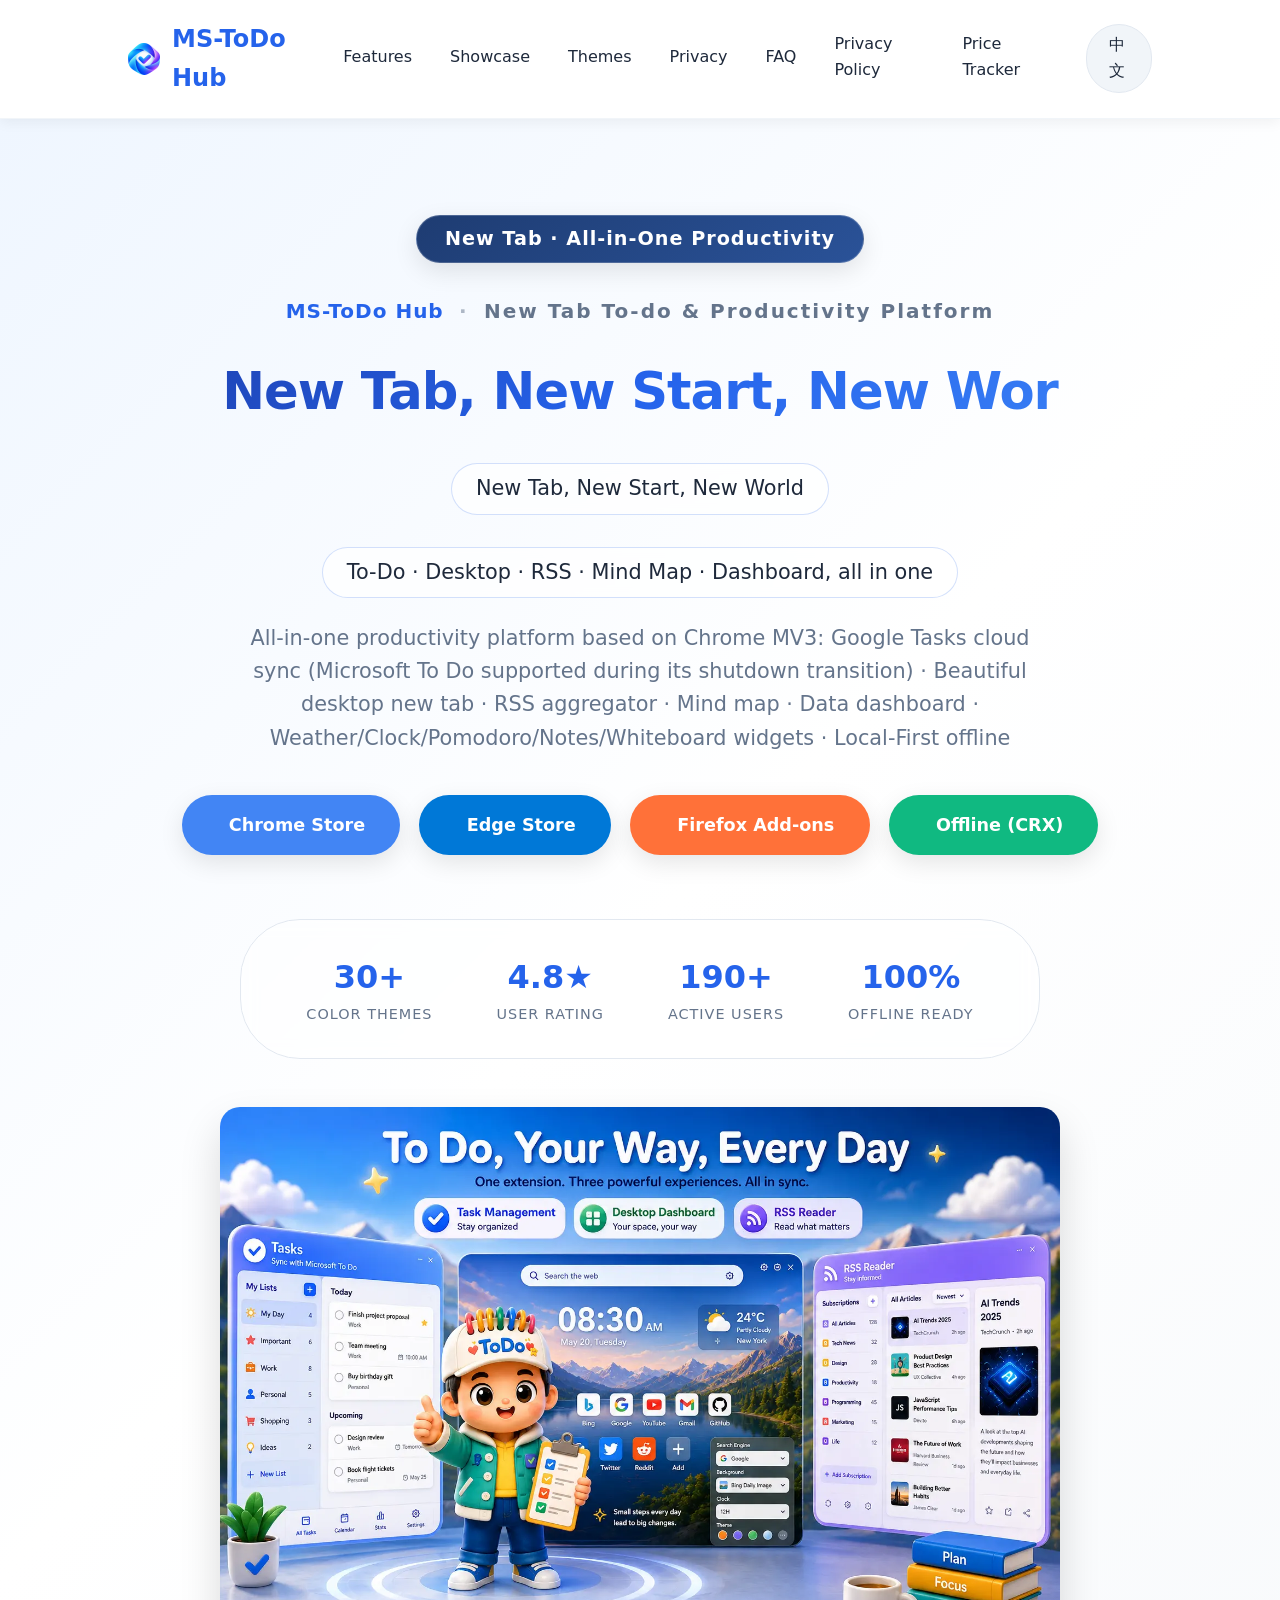
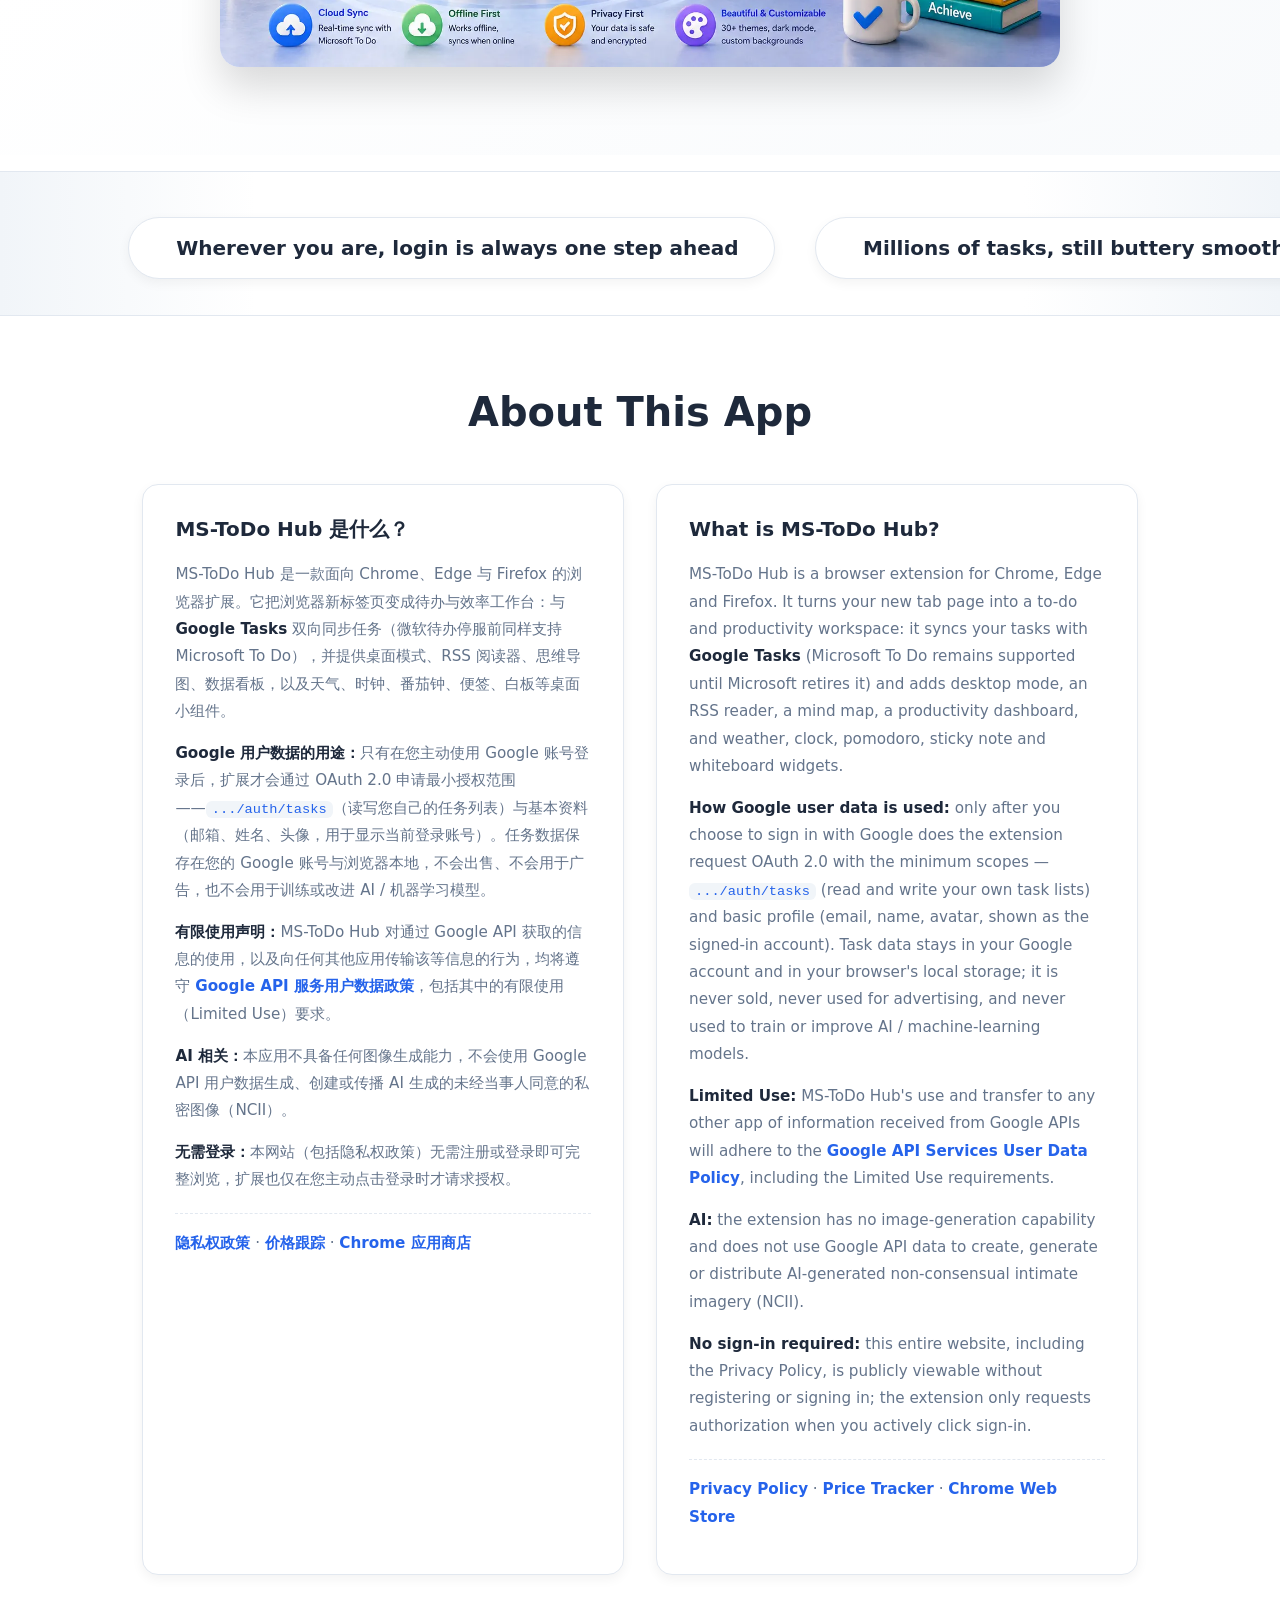
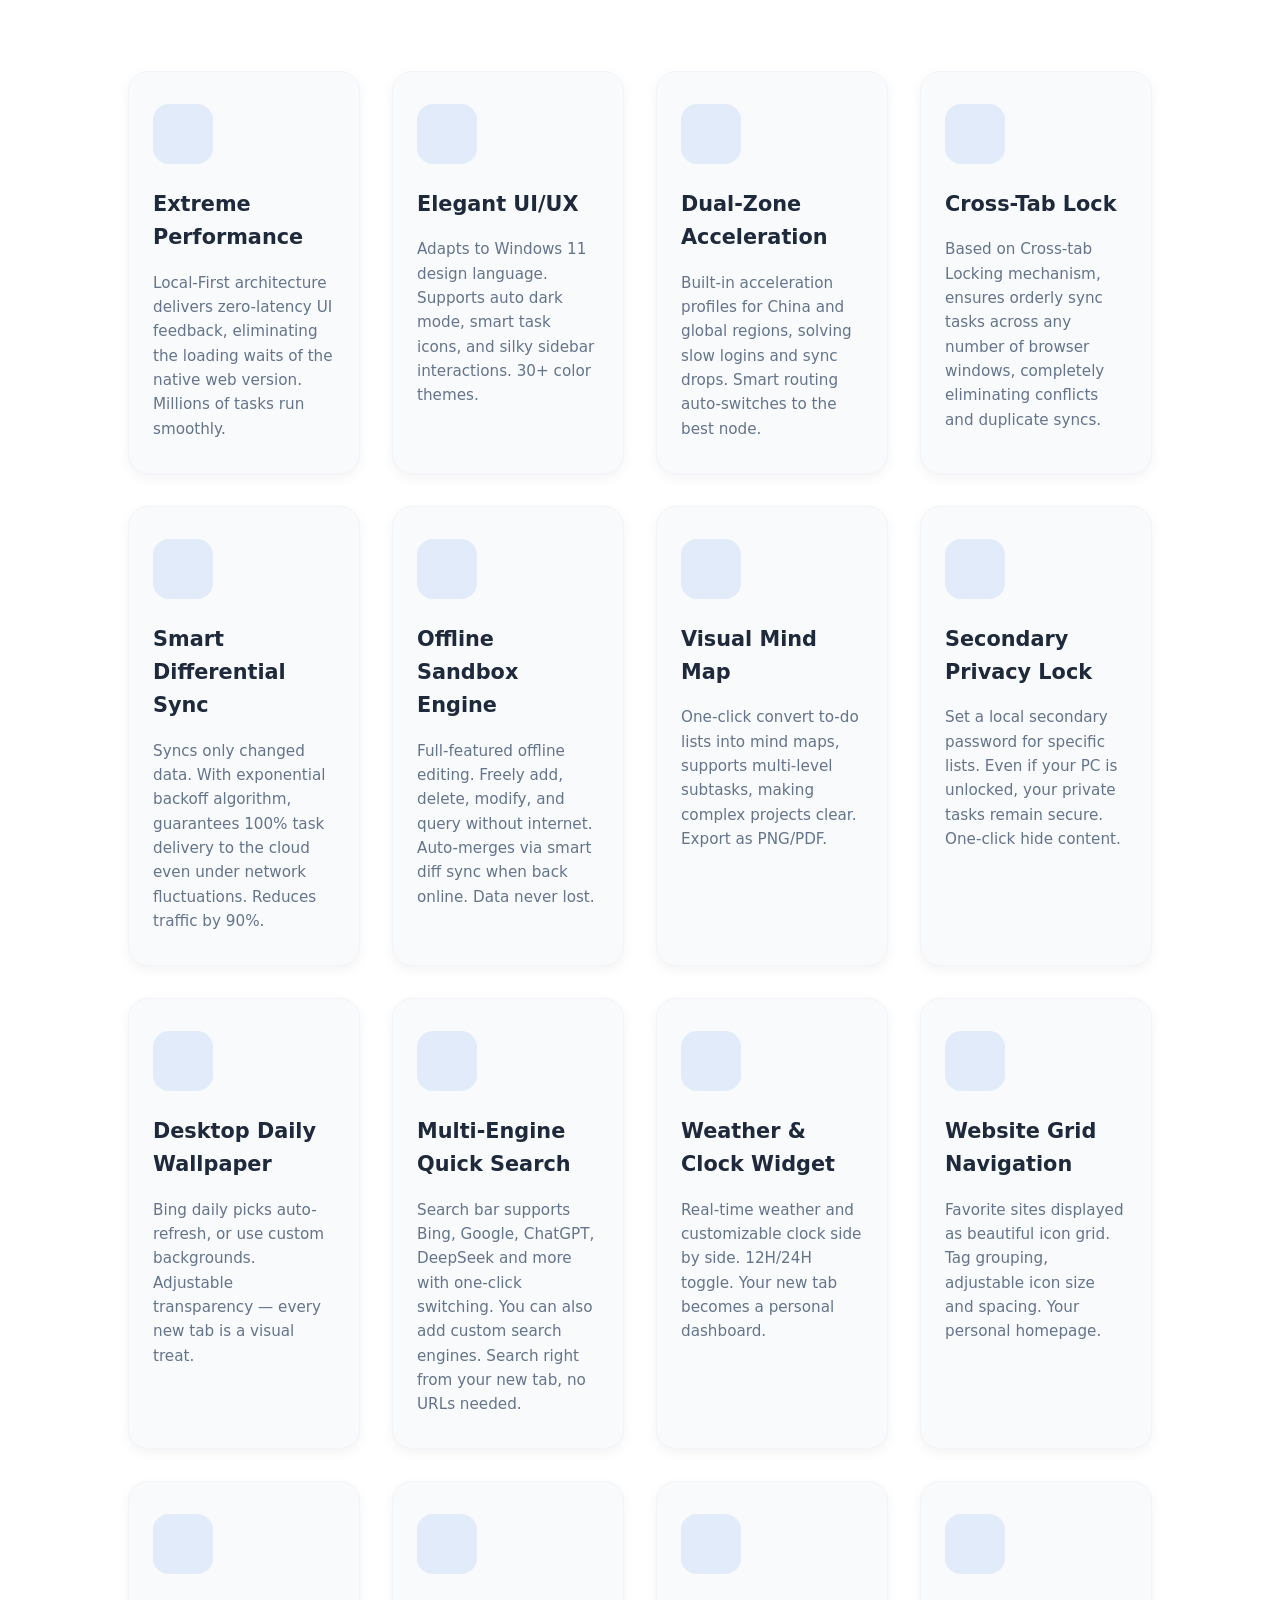
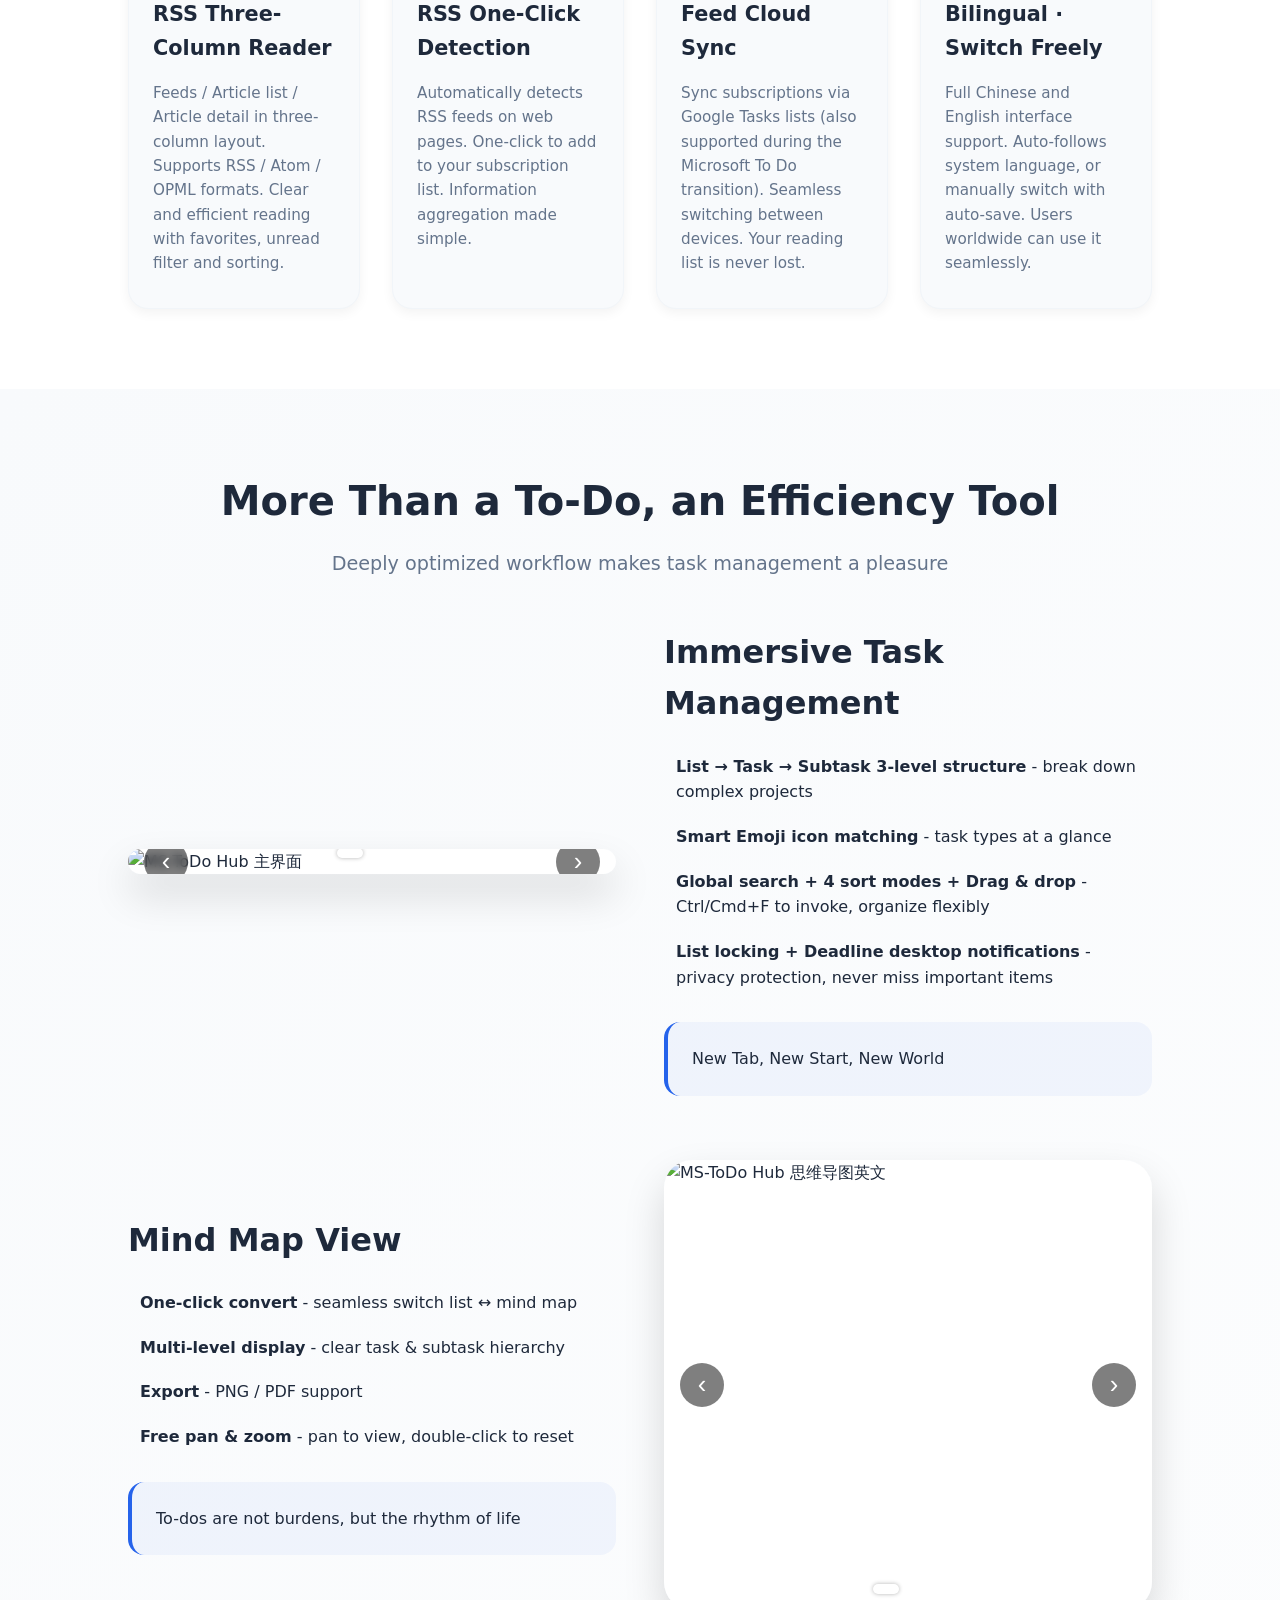
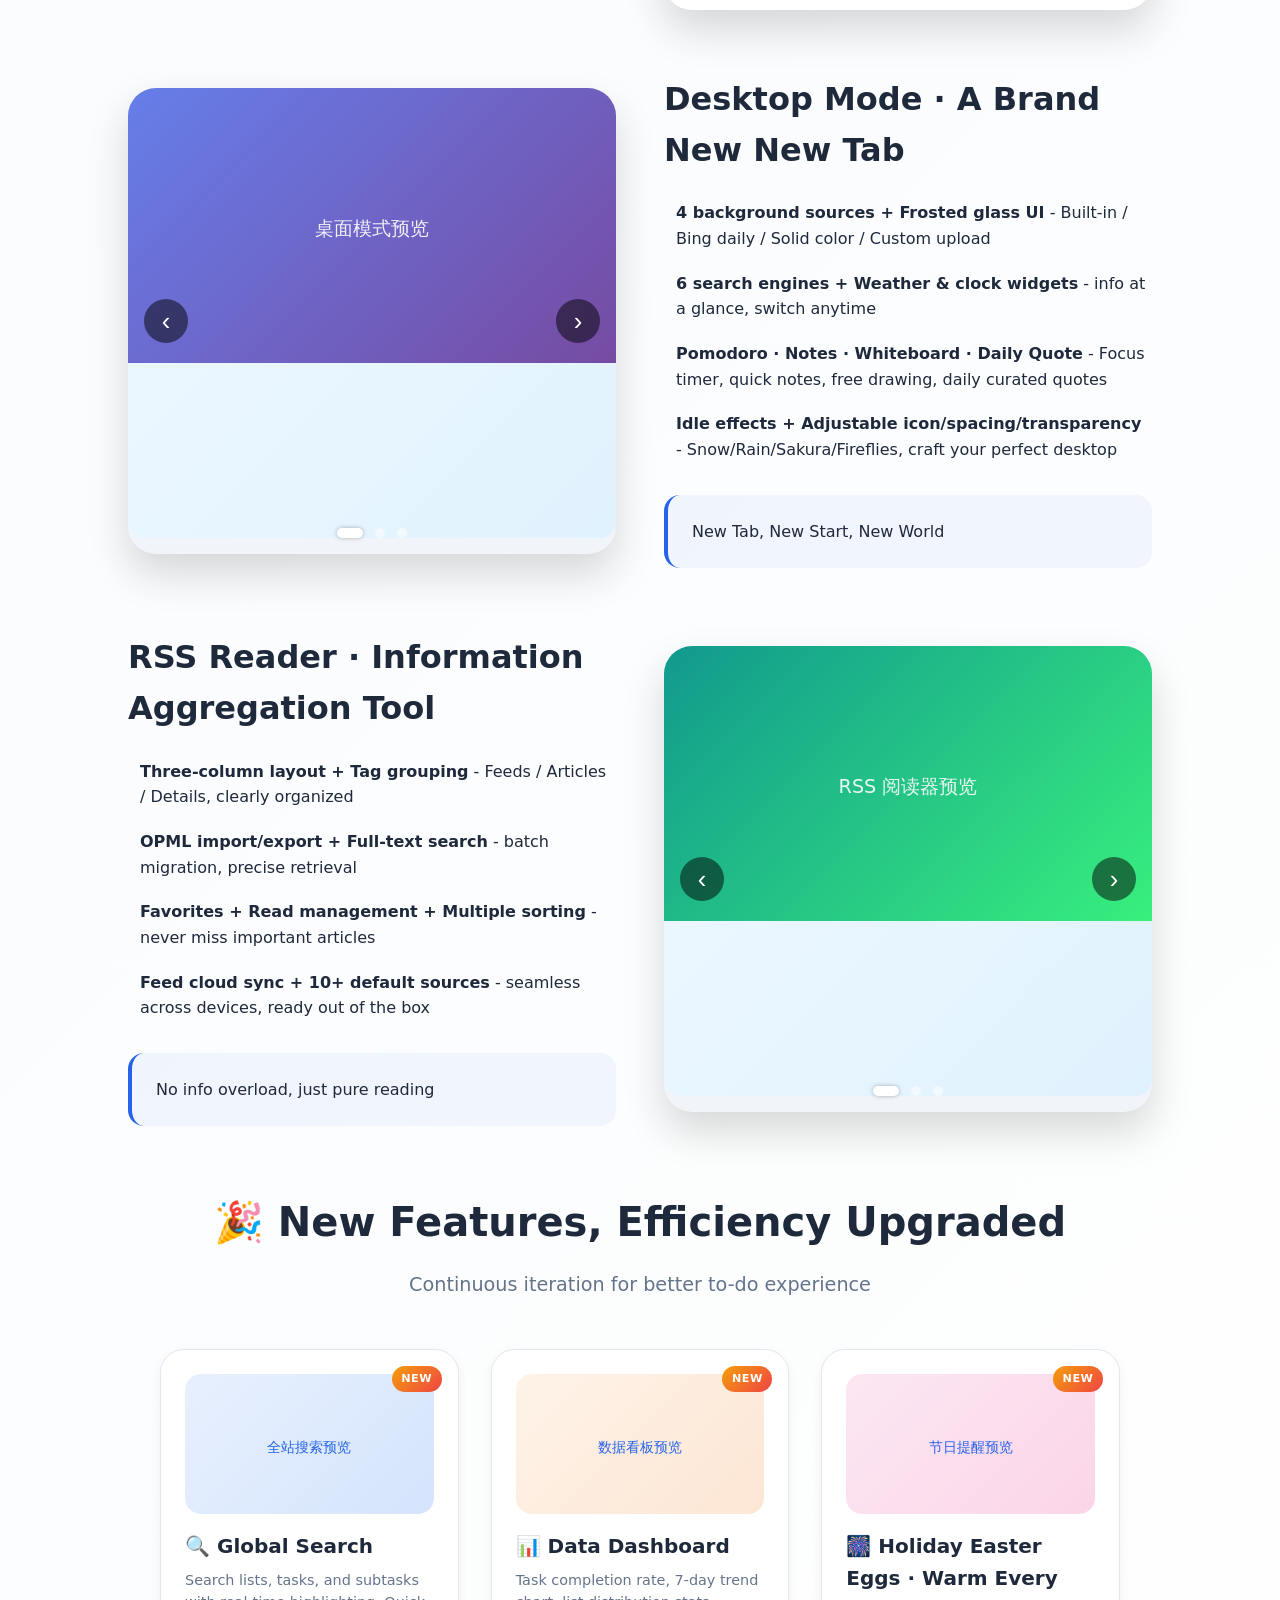
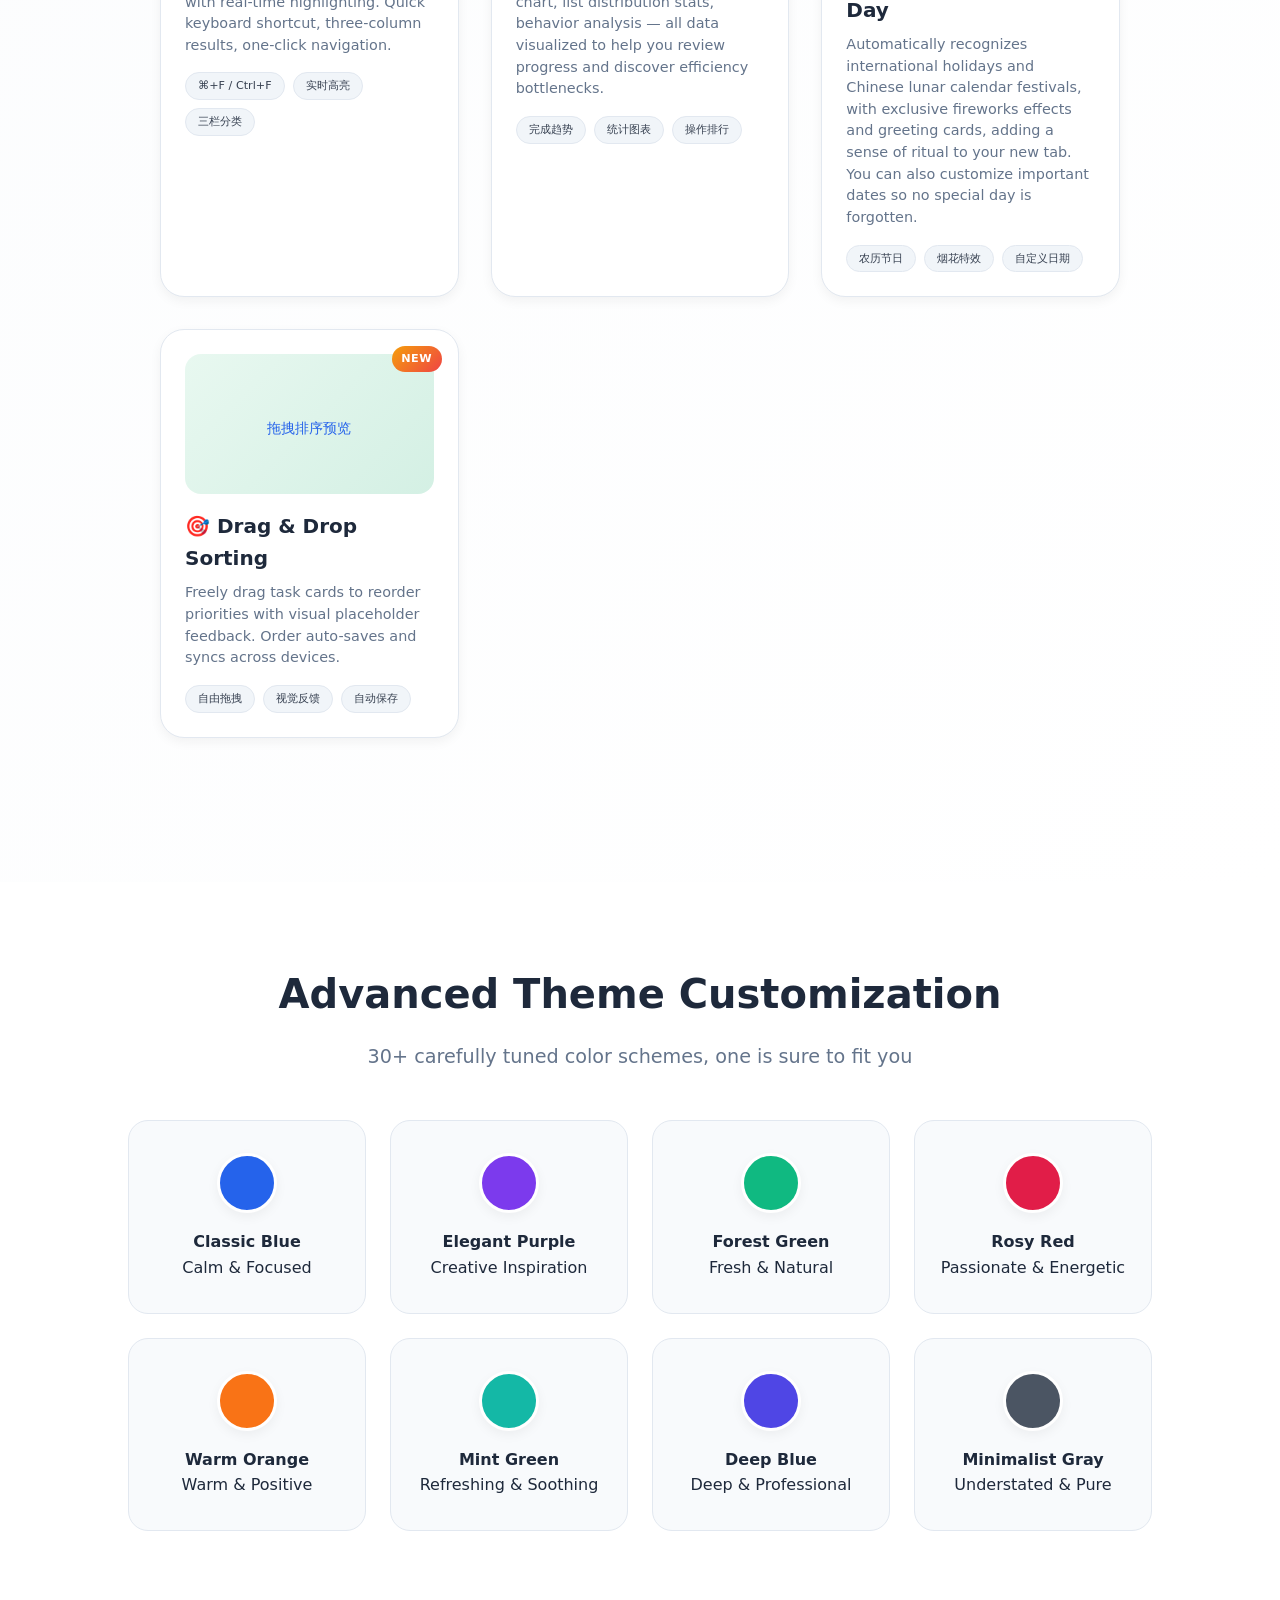
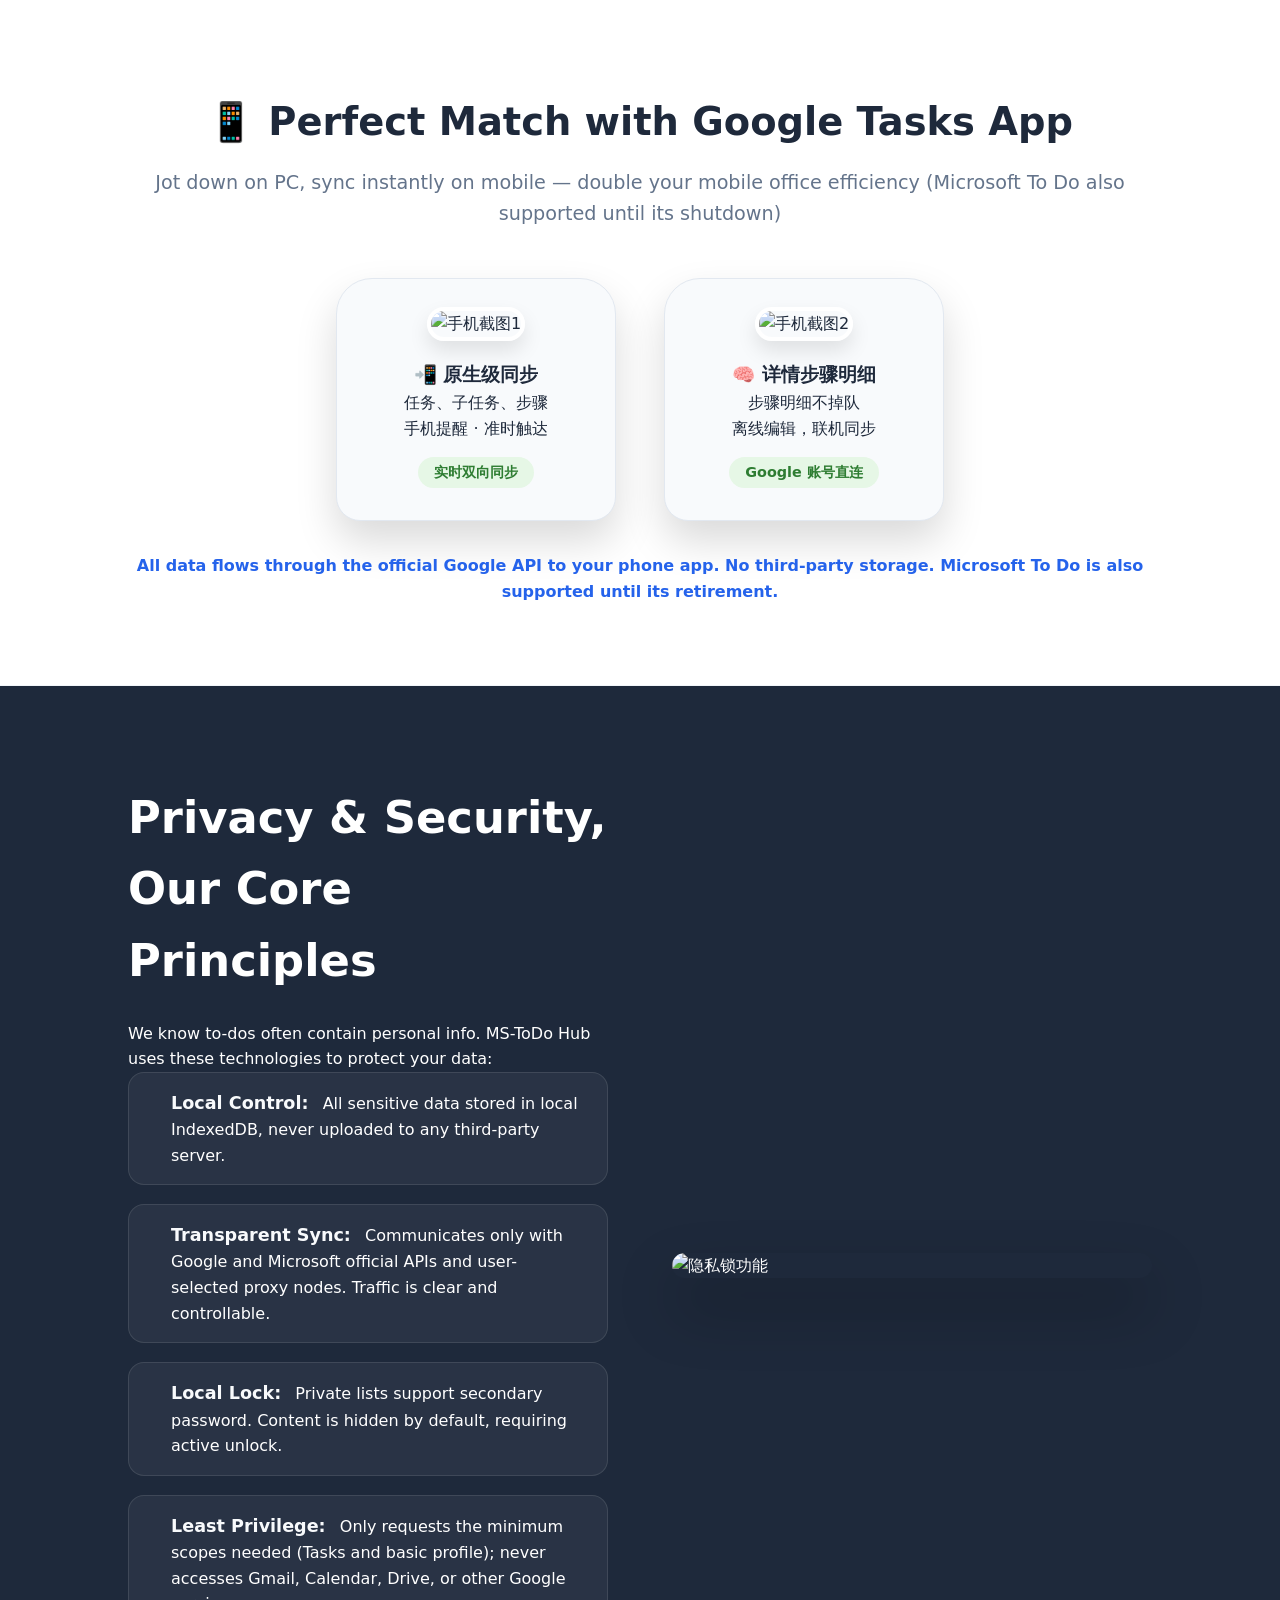
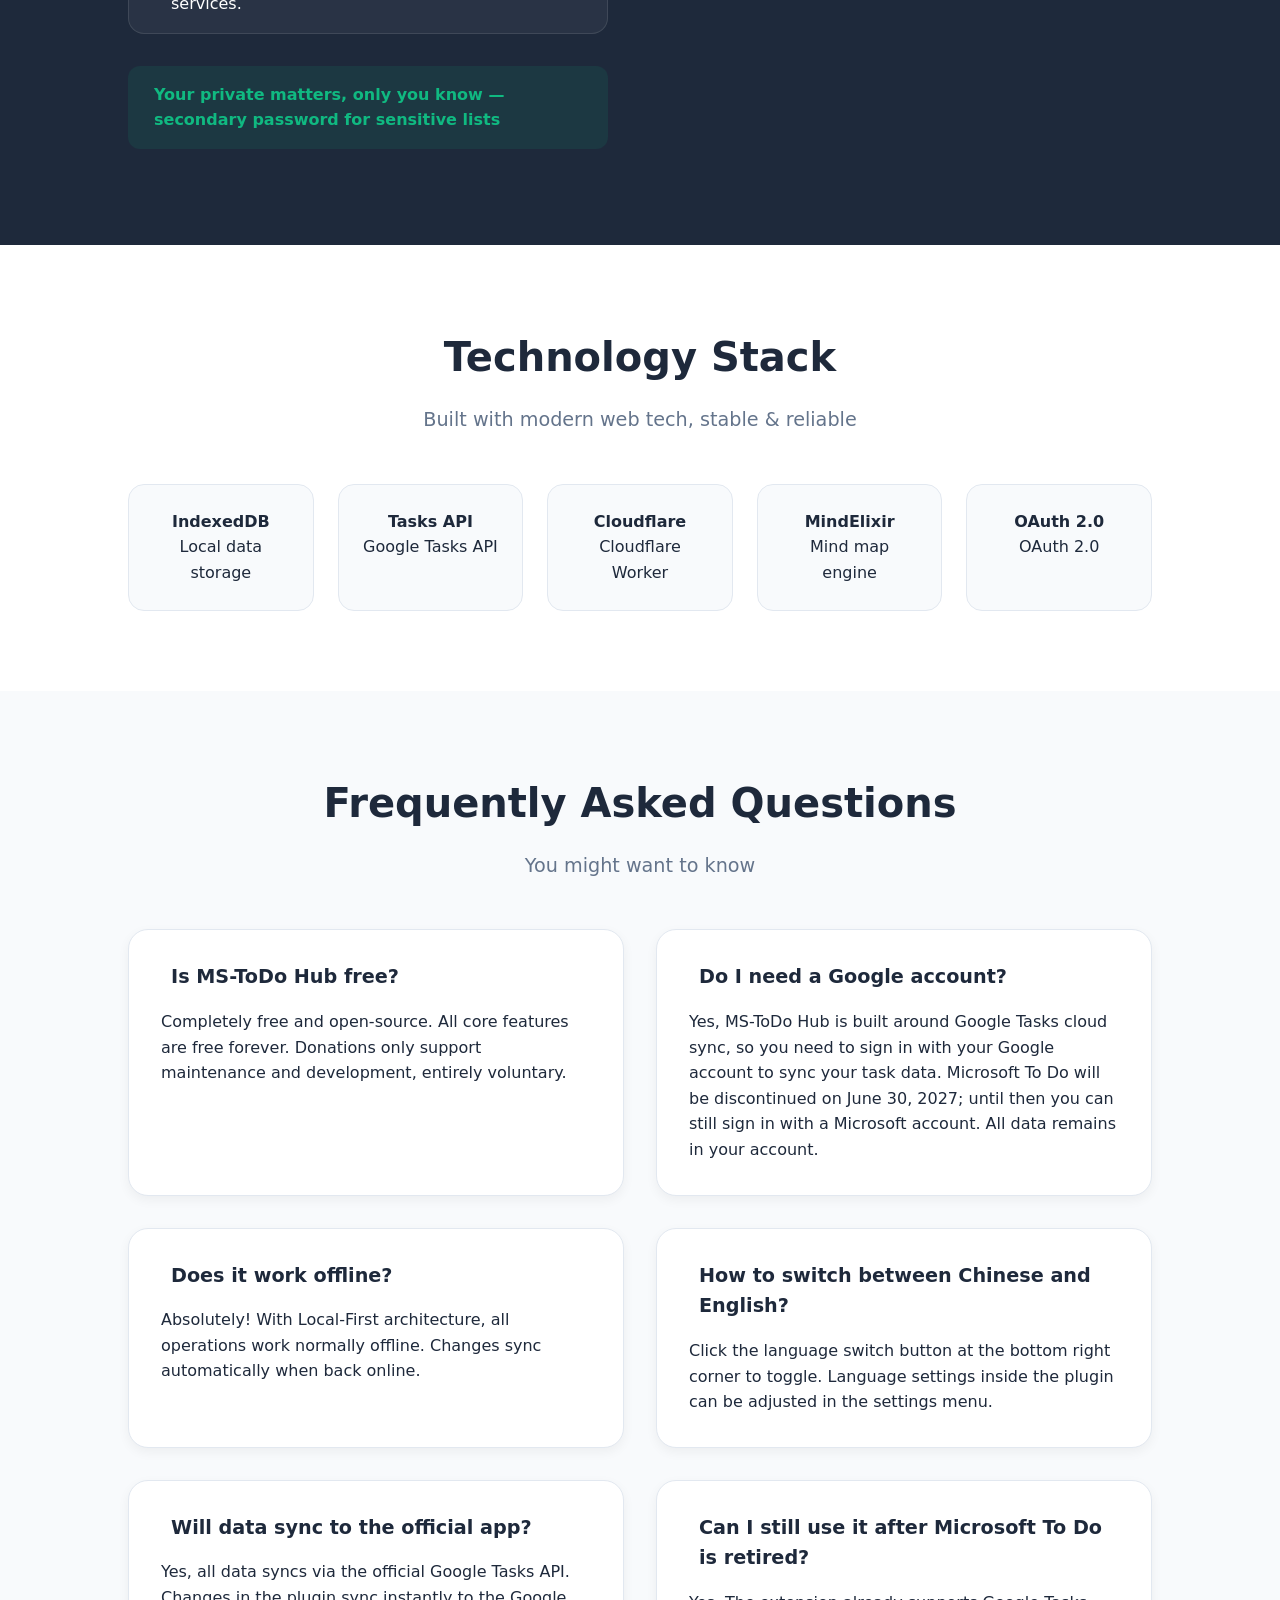
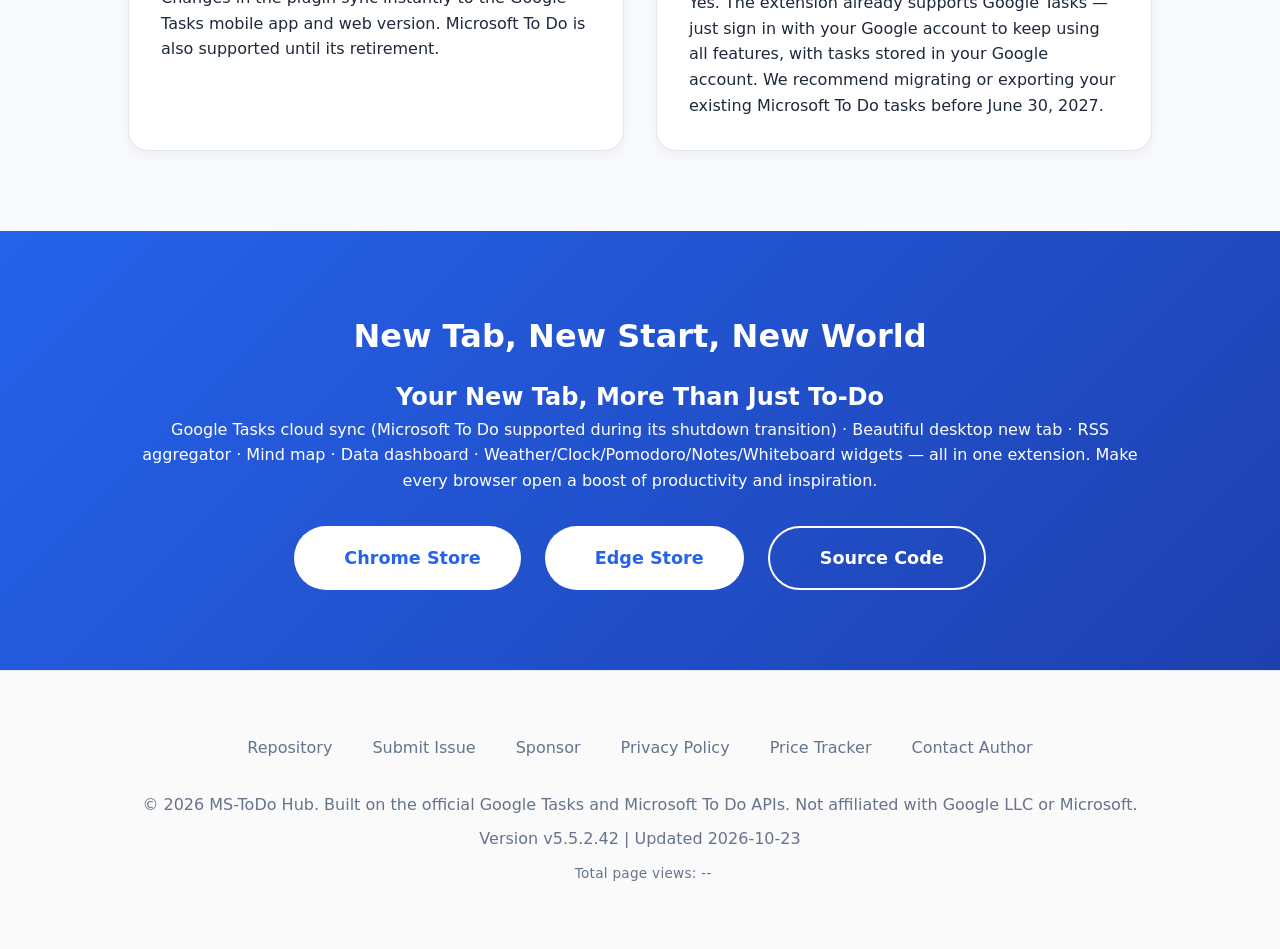
==== commit b1d95bb8: "协议，隐私 调整为 Google的标准" ====
--- a/index.html
+++ b/index.html
@@ -44,6 +44,11 @@
 
 <section class="hero">
     <span class="version-badge" data-i18n="version-badge"><i class="fa-solid fa-check-double"></i> 新标签页 · 多合一效率工具</span>
+    <h1 class="hero-title">
+        <span class="hero-brand">MS-ToDo Hub</span>
+        <span class="hero-title-divider">·</span>
+        <span data-i18n="hero-title">新标签页待办与效率平台</span>
+    </h1>
     <div id="dynamic-slogan"></div>
     <div class="tagline-row">
         <span class="tagline"><i class="fa-regular fa-star"></i> <span data-i18n="tagline-simple">新标签，新起点，新世界</span></span>
@@ -104,6 +109,31 @@
         <div class="waterfall-item"><i class="fa-solid fa-brain"></i> <span data-i18n="waterfall4">待办变导图，思路更清晰</span></div>
         <div class="waterfall-item"><i class="fa-solid fa-lock"></i> <span data-i18n="waterfall5">二级密码保护敏感列表</span></div>
         <div class="waterfall-item"><i class="fa-solid fa-mobile-screen-button"></i> <span data-i18n="waterfall6">Google Tasks App 无缝同步</span></div>
+    </div>
+</section>
+
+<!-- ========== 应用说明（静态中英双语，供用户与平台审核方直接阅读，不依赖 JS） ========== -->
+<section class="app-about" id="about">
+    <h2 class="section-title" data-i18n="about-title">关于本应用</h2>
+    <div class="app-about-grid">
+        <div class="app-about-block" lang="zh-CN">
+            <h3>MS-ToDo Hub 是什么？</h3>
+            <p>MS-ToDo Hub 是一款面向 Chrome、Edge 与 Firefox 的浏览器扩展。它把浏览器新标签页变成待办与效率工作台：与 <strong>Google Tasks</strong> 双向同步任务（微软待办停服前同样支持 Microsoft To Do），并提供桌面模式、RSS 阅读器、思维导图、数据看板，以及天气、时钟、番茄钟、便签、白板等桌面小组件。</p>
+            <p><strong>Google 用户数据的用途：</strong>只有在您主动使用 Google 账号登录后，扩展才会通过 OAuth 2.0 申请最小授权范围——<code>.../auth/tasks</code>（读写您自己的任务列表）与基本资料（邮箱、姓名、头像，用于显示当前登录账号）。任务数据保存在您的 Google 账号与浏览器本地，不会出售、不会用于广告，也不会用于训练或改进 AI / 机器学习模型。</p>
+            <p><strong>有限使用声明：</strong>MS-ToDo Hub 对通过 Google API 获取的信息的使用，以及向任何其他应用传输该等信息的行为，均将遵守 <a href="https://developers.google.com/terms/api-services-user-data-policy" target="_blank" rel="noopener">Google API 服务用户数据政策</a>，包括其中的有限使用（Limited Use）要求。</p>
+            <p><strong>AI 相关：</strong>本应用不具备任何图像生成能力，不会使用 Google API 用户数据生成、创建或传播 AI 生成的未经当事人同意的私密图像（NCII）。</p>
+            <p><strong>无需登录：</strong>本网站（包括隐私权政策）无需注册或登录即可完整浏览，扩展也仅在您主动点击登录时才请求授权。</p>
+            <p class="app-about-links"><a href="privacy.html">隐私权政策</a> · <a href="price-tracker.html">价格跟踪</a> · <a href="https://chromewebstore.google.com/detail/icmnmeceeheemlmbmolfendmiieabiac" target="_blank" rel="noopener">Chrome 应用商店</a></p>
+        </div>
+        <div class="app-about-block" lang="en">
+            <h3>What is MS-ToDo Hub?</h3>
+            <p>MS-ToDo Hub is a browser extension for Chrome, Edge and Firefox. It turns your new tab page into a to-do and productivity workspace: it syncs your tasks with <strong>Google Tasks</strong> (Microsoft To Do remains supported until Microsoft retires it) and adds desktop mode, an RSS reader, a mind map, a productivity dashboard, and weather, clock, pomodoro, sticky note and whiteboard widgets.</p>
+            <p><strong>How Google user data is used:</strong> only after you choose to sign in with Google does the extension request OAuth 2.0 with the minimum scopes — <code>.../auth/tasks</code> (read and write your own task lists) and basic profile (email, name, avatar, shown as the signed-in account). Task data stays in your Google account and in your browser's local storage; it is never sold, never used for advertising, and never used to train or improve AI / machine-learning models.</p>
+            <p><strong>Limited Use:</strong> MS-ToDo Hub's use and transfer to any other app of information received from Google APIs will adhere to the <a href="https://developers.google.com/terms/api-services-user-data-policy" target="_blank" rel="noopener">Google API Services User Data Policy</a>, including the Limited Use requirements.</p>
+            <p><strong>AI:</strong> the extension has no image-generation capability and does not use Google API data to create, generate or distribute AI-generated non-consensual intimate imagery (NCII).</p>
+            <p><strong>No sign-in required:</strong> this entire website, including the Privacy Policy, is publicly viewable without registering or signing in; the extension only requests authorization when you actively click sign-in.</p>
+            <p class="app-about-links"><a href="privacy.html">Privacy Policy</a> · <a href="price-tracker.html">Price Tracker</a> · <a href="https://chromewebstore.google.com/detail/icmnmeceeheemlmbmolfendmiieabiac" target="_blank" rel="noopener">Chrome Web Store</a></p>
+        </div>
     </div>
 </section>
 
@@ -614,6 +644,8 @@
             'nav-sponsor': '资助作者',
             'tagline-simple': '新标签，新起点，新世界',
             'tagline-emotional': '待办 · 桌面 · RSS · 导图 · 看板，一个都不少',
+            'hero-title': '新标签页待办与效率平台',
+            'about-title': '关于本应用',
             'hero-desc': '基于 Chrome MV3 的一站式效率平台：Google Tasks 云端同步（微软待办停服过渡支持） · 精美桌面新标签页 · RSS 信息聚合 · 思维导图 · 数据看板 · 天气/时钟/番茄钟/便签/白板小组件 · Local-First 离线优先',
             'btn-chrome': 'Chrome 商店',
             'btn-edge': 'Edge 商店',
@@ -787,6 +819,8 @@
             'nav-sponsor': 'Sponsor',
             'tagline-simple': 'New Tab, New Start, New World',
             'tagline-emotional': 'To-Do · Desktop · RSS · Mind Map · Dashboard, all in one',
+            'hero-title': 'New Tab To-do & Productivity Platform',
+            'about-title': 'About This App',
             'hero-desc': 'All-in-one productivity platform based on Chrome MV3: Google Tasks cloud sync (Microsoft To Do supported during its shutdown transition) · Beautiful desktop new tab · RSS aggregator · Mind map · Data dashboard · Weather/Clock/Pomodoro/Notes/Whiteboard widgets · Local-First offline',
             'btn-chrome': 'Chrome Store',
             'btn-edge': 'Edge Store',
--- a/css/page.css
+++ b/css/page.css
@@ -1158,4 +1158,105 @@
     .new-feature-card {
         padding: 1.25rem;
     }
+}
+
+/* ========== Hero 标题（h1，静态可见，供搜索引擎与平台审核识别应用名与用途） ========== */
+.hero-title {
+    font-size: 1.25rem;
+    font-weight: 600;
+    letter-spacing: 2px;
+    color: var(--text-light);
+    margin: 0 0 1rem;
+    position: relative;
+    z-index: 1;
+}
+
+.hero-title .hero-brand {
+    color: var(--primary-color);
+    font-weight: 800;
+    letter-spacing: 1px;
+}
+
+.hero-title .hero-title-divider {
+    margin: 0 0.4rem;
+    opacity: 0.5;
+}
+
+/* ========== 应用说明（中英双语静态区块） ========== */
+.app-about {
+    max-width: 1200px;
+    margin: 0 auto;
+    padding: 4rem 8% 1rem;
+}
+
+.app-about-grid {
+    display: grid;
+    grid-template-columns: 1fr 1fr;
+    gap: 2rem;
+    margin-top: 2.5rem;
+}
+
+.app-about-block {
+    background: #fff;
+    border: 1px solid var(--gray-200);
+    border-radius: 16px;
+    padding: 1.8rem 2rem;
+    box-shadow: var(--shadow-sm);
+}
+
+.app-about-block h3 {
+    font-size: 1.25rem;
+    font-weight: 700;
+    color: var(--text-dark);
+    margin-bottom: 1rem;
+}
+
+.app-about-block p {
+    font-size: 0.95rem;
+    line-height: 1.8;
+    color: var(--text-light);
+    margin-bottom: 0.9rem;
+}
+
+.app-about-block strong {
+    color: var(--text-dark);
+}
+
+.app-about-block code {
+    background: var(--gray-100);
+    padding: 1px 6px;
+    border-radius: 6px;
+    font-size: 0.9em;
+    color: var(--primary-color);
+}
+
+.app-about-block a {
+    color: var(--primary-color);
+    font-weight: 600;
+    text-decoration: none;
+}
+
+.app-about-block a:hover {
+    text-decoration: underline;
+}
+
+.app-about-links {
+    margin-top: 1.2rem;
+    padding-top: 1rem;
+    border-top: 1px dashed var(--gray-200);
+}
+
+@media (max-width: 900px) {
+    .app-about {
+        padding: 3rem 1.2rem 1rem;
+    }
+
+    .app-about-grid {
+        grid-template-columns: 1fr;
+        gap: 1.2rem;
+    }
+
+    .app-about-block {
+        padding: 1.4rem;
+    }
 }
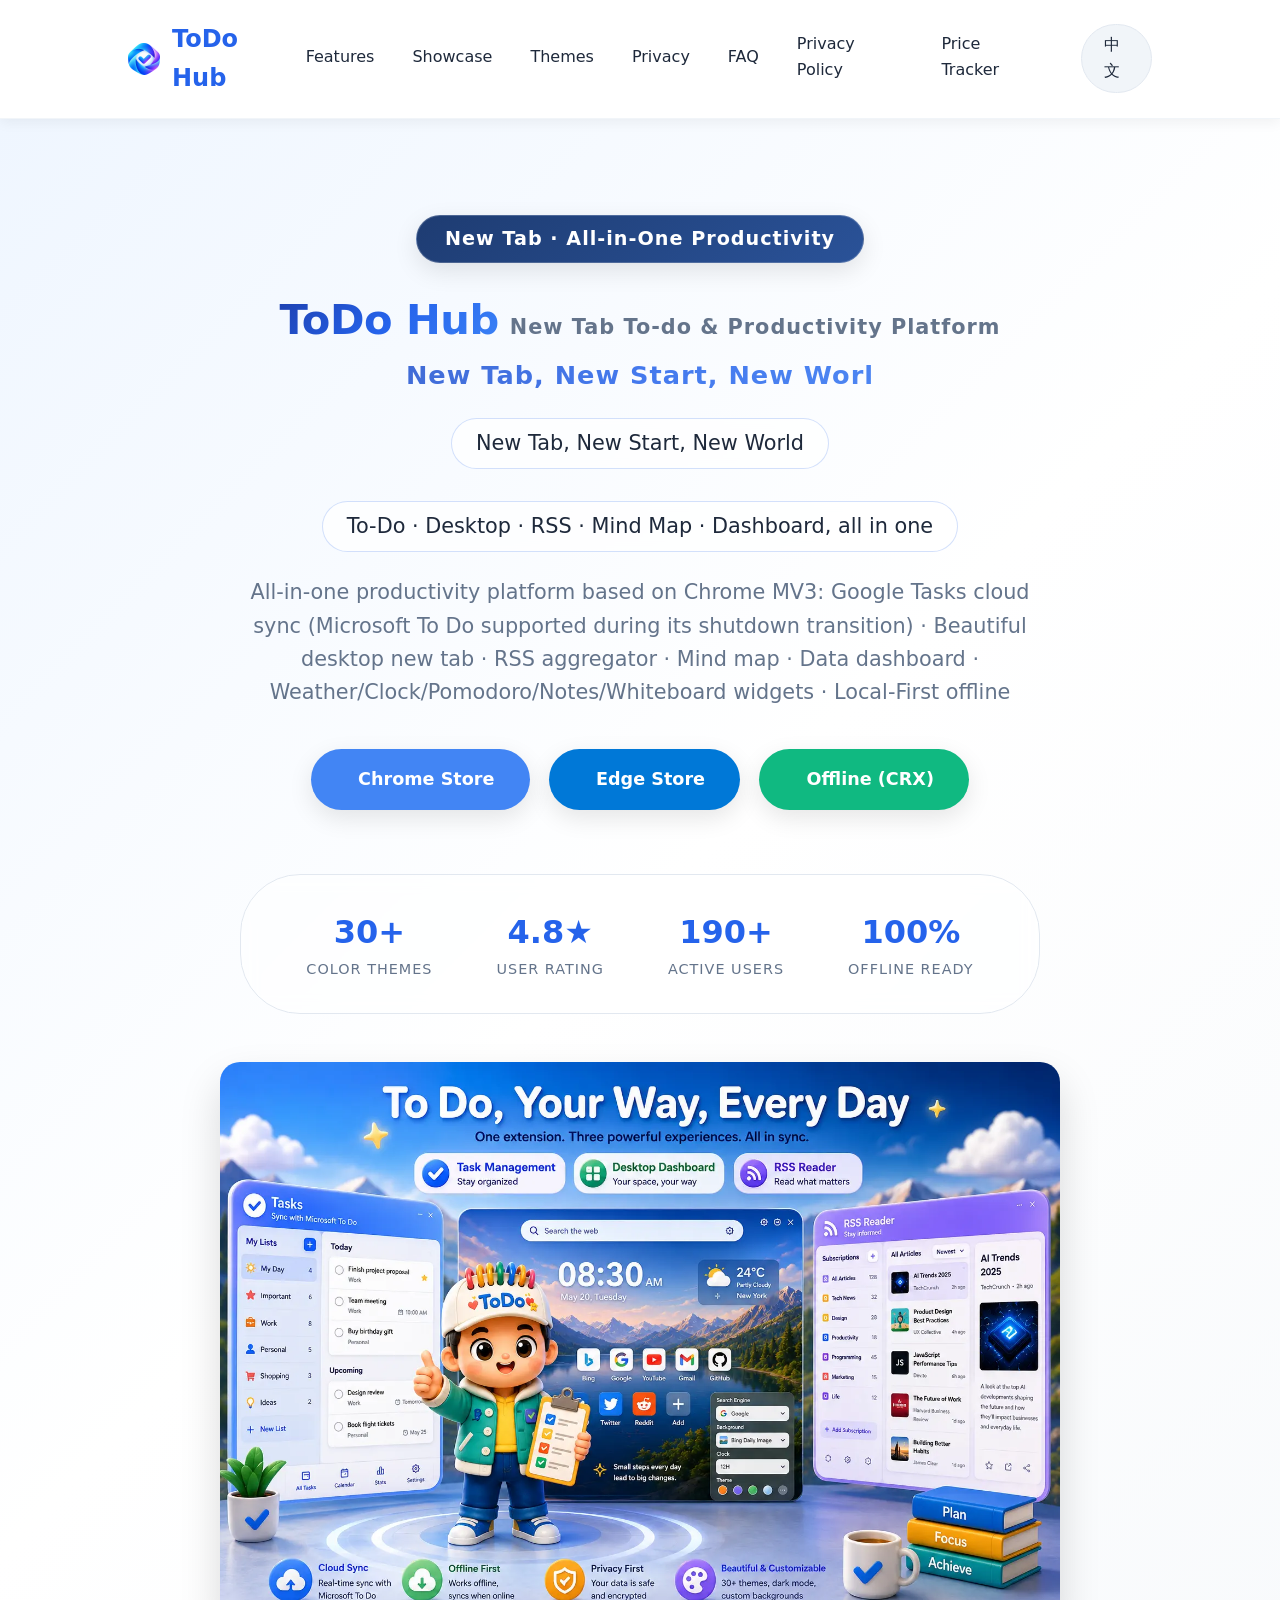
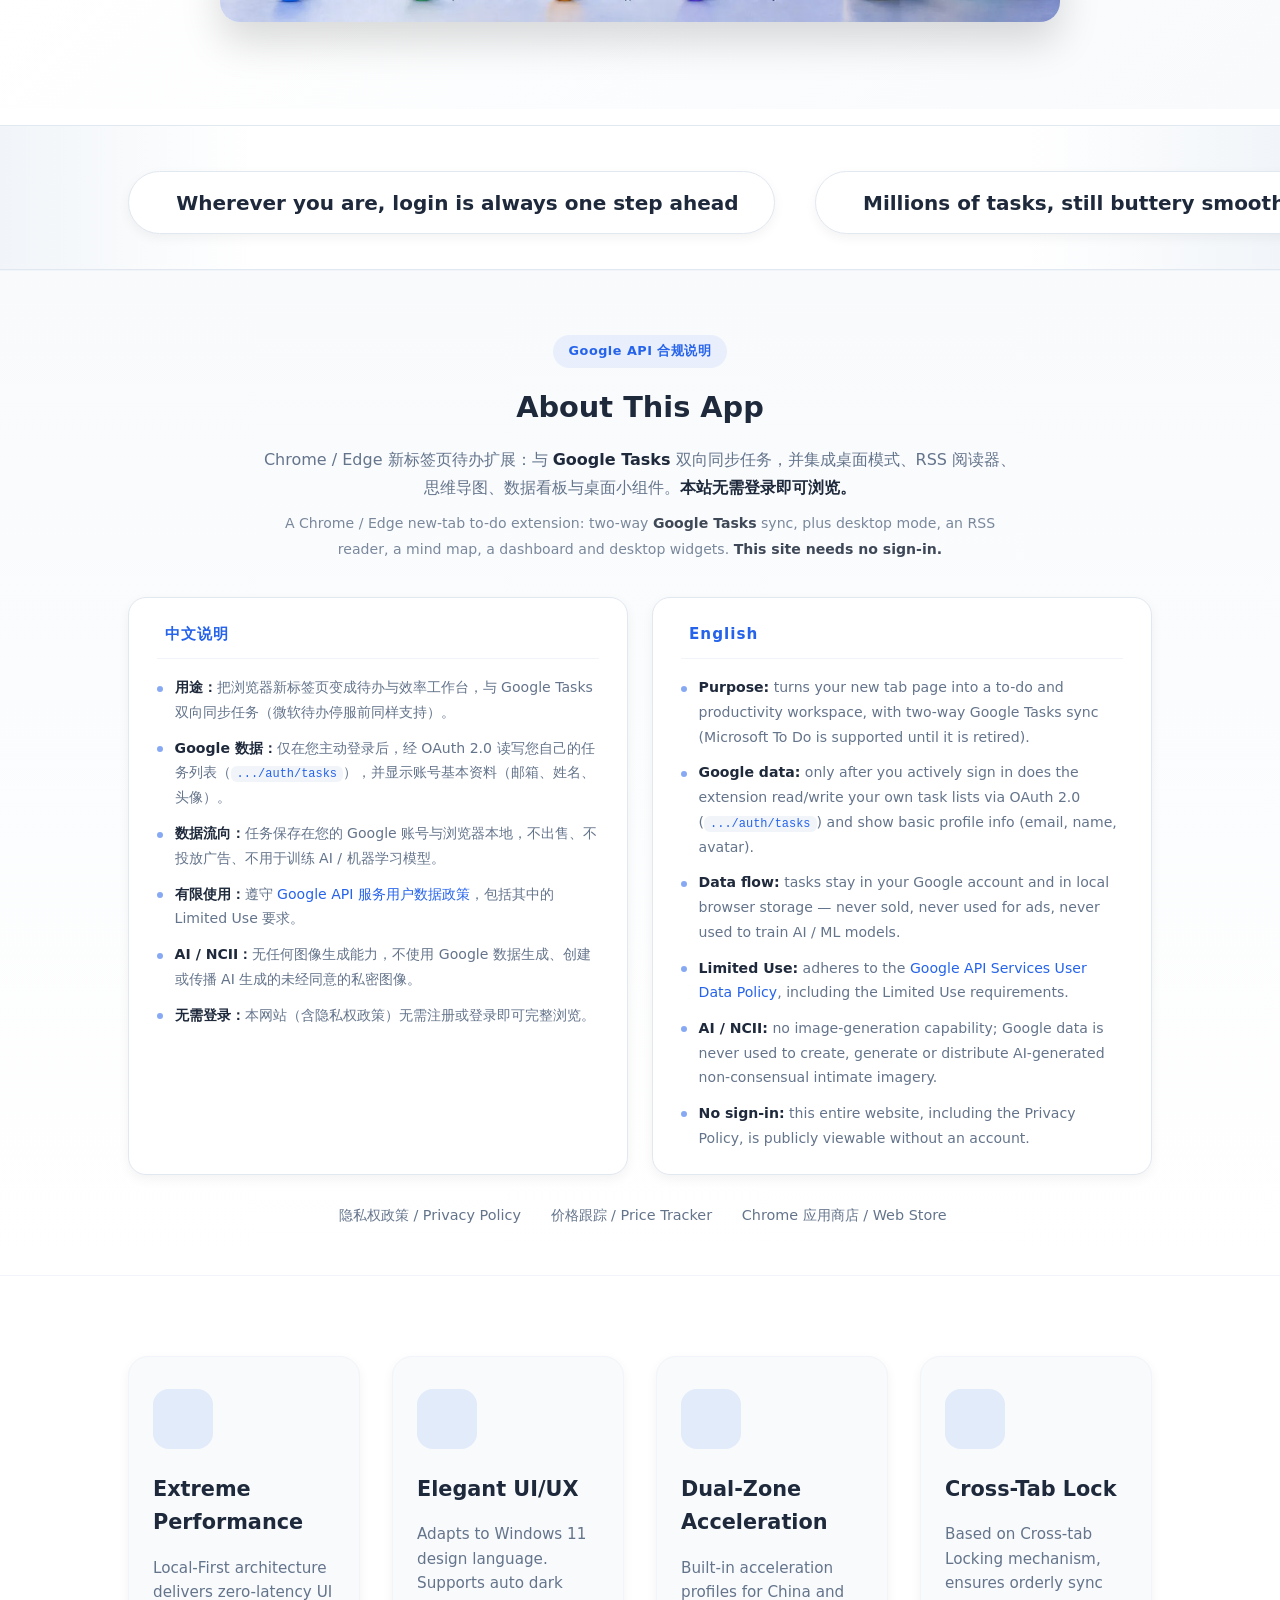
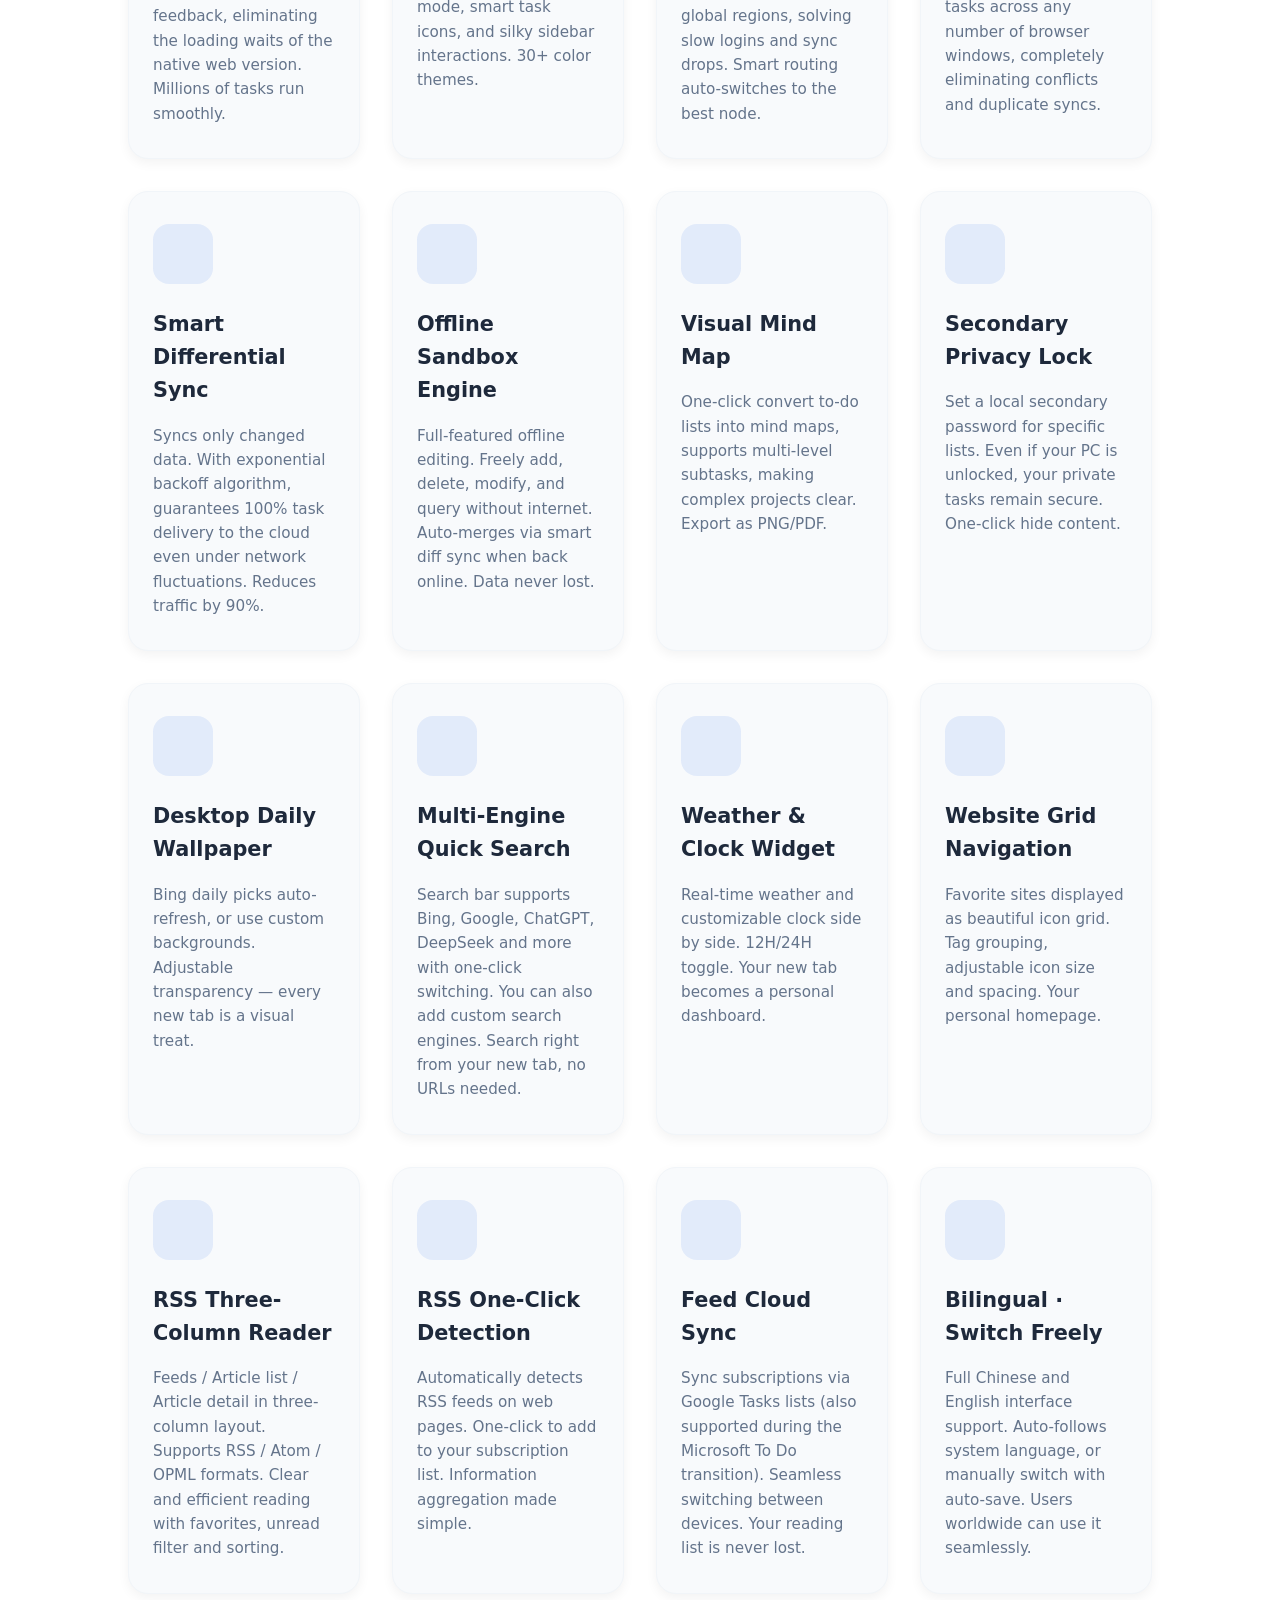
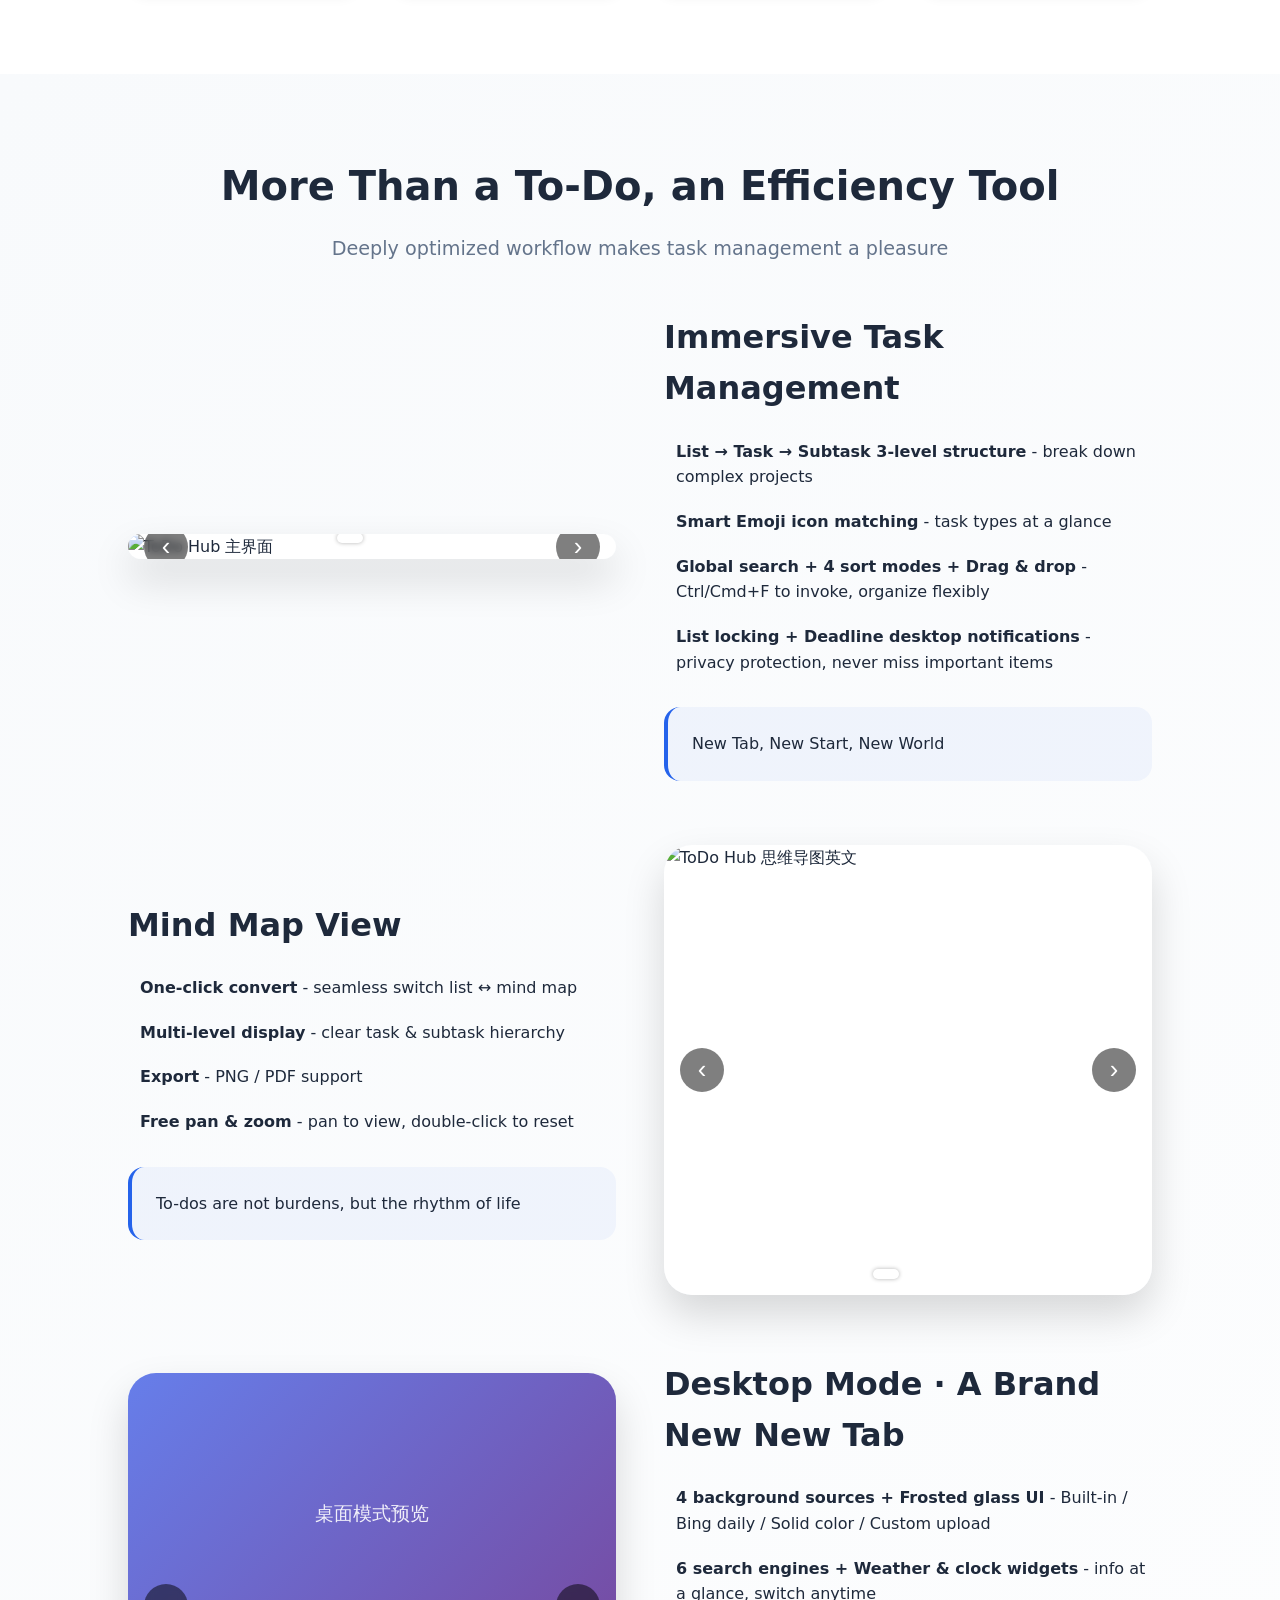
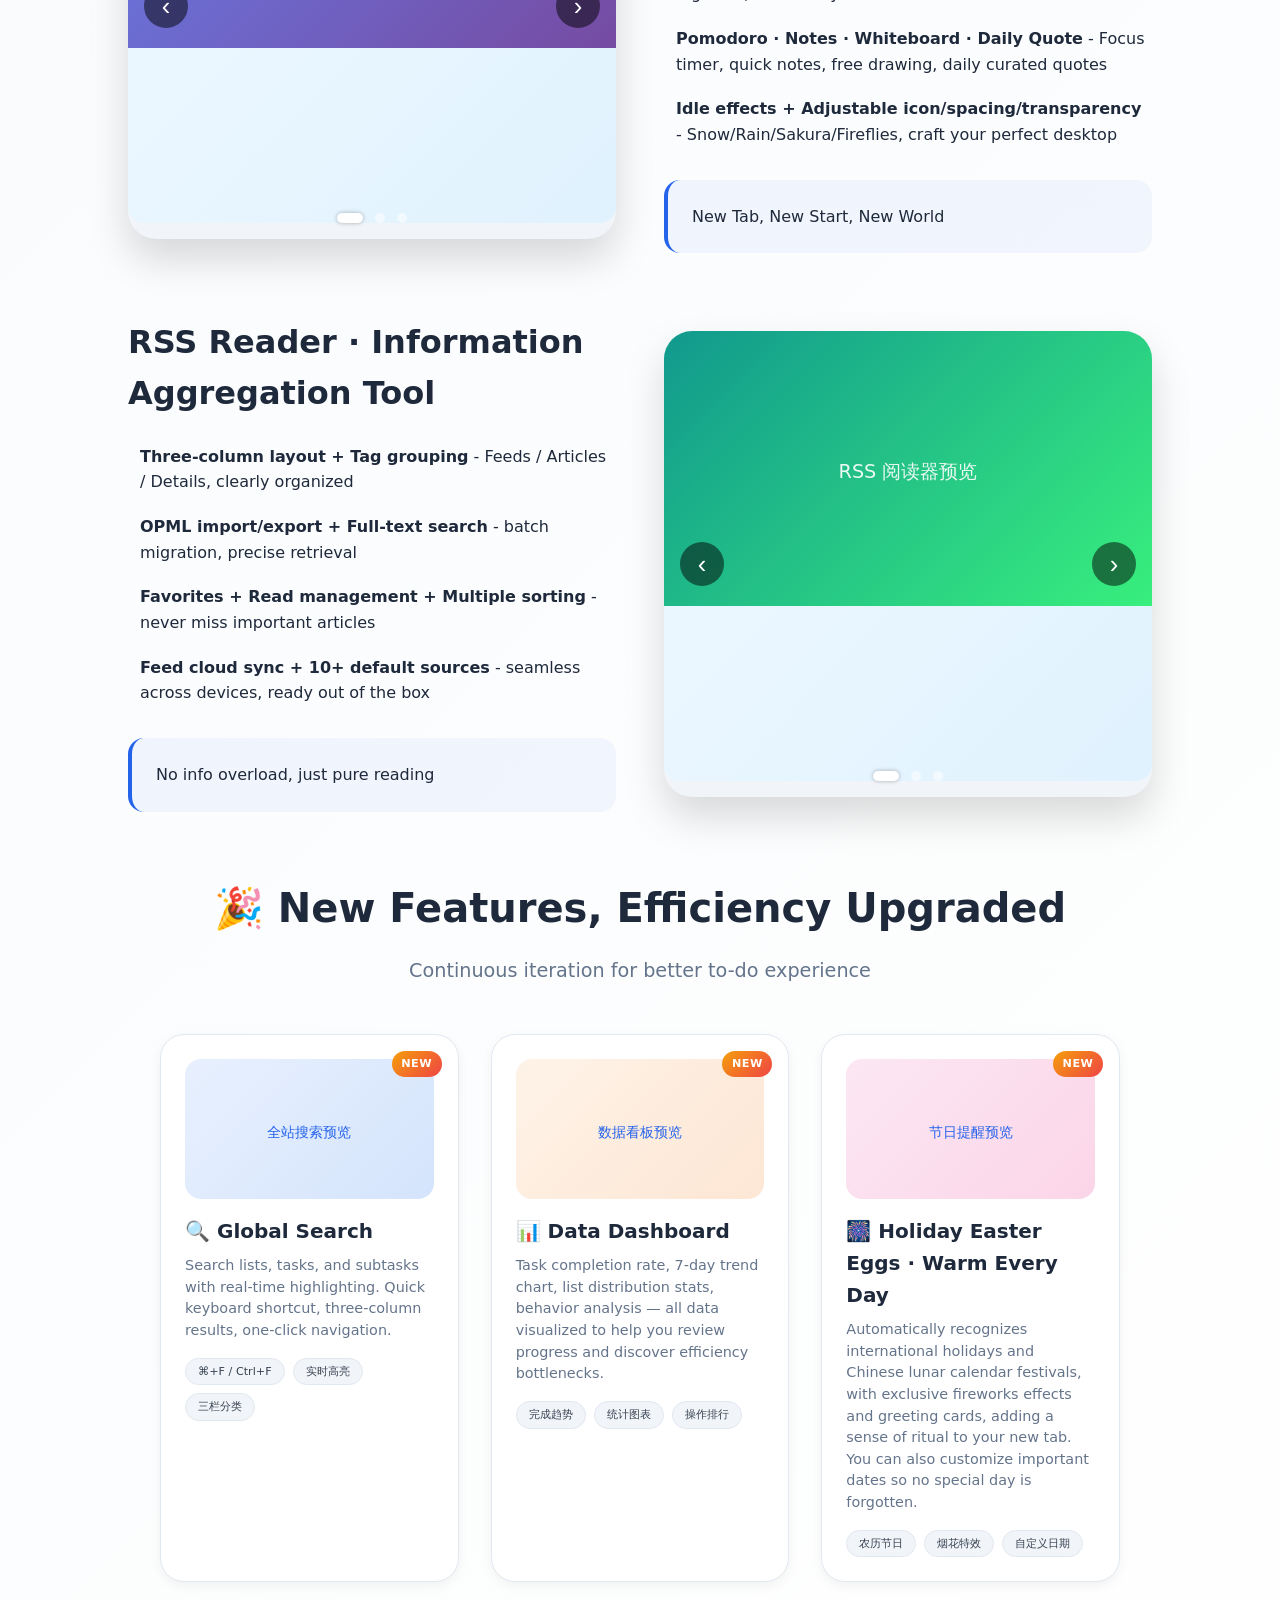
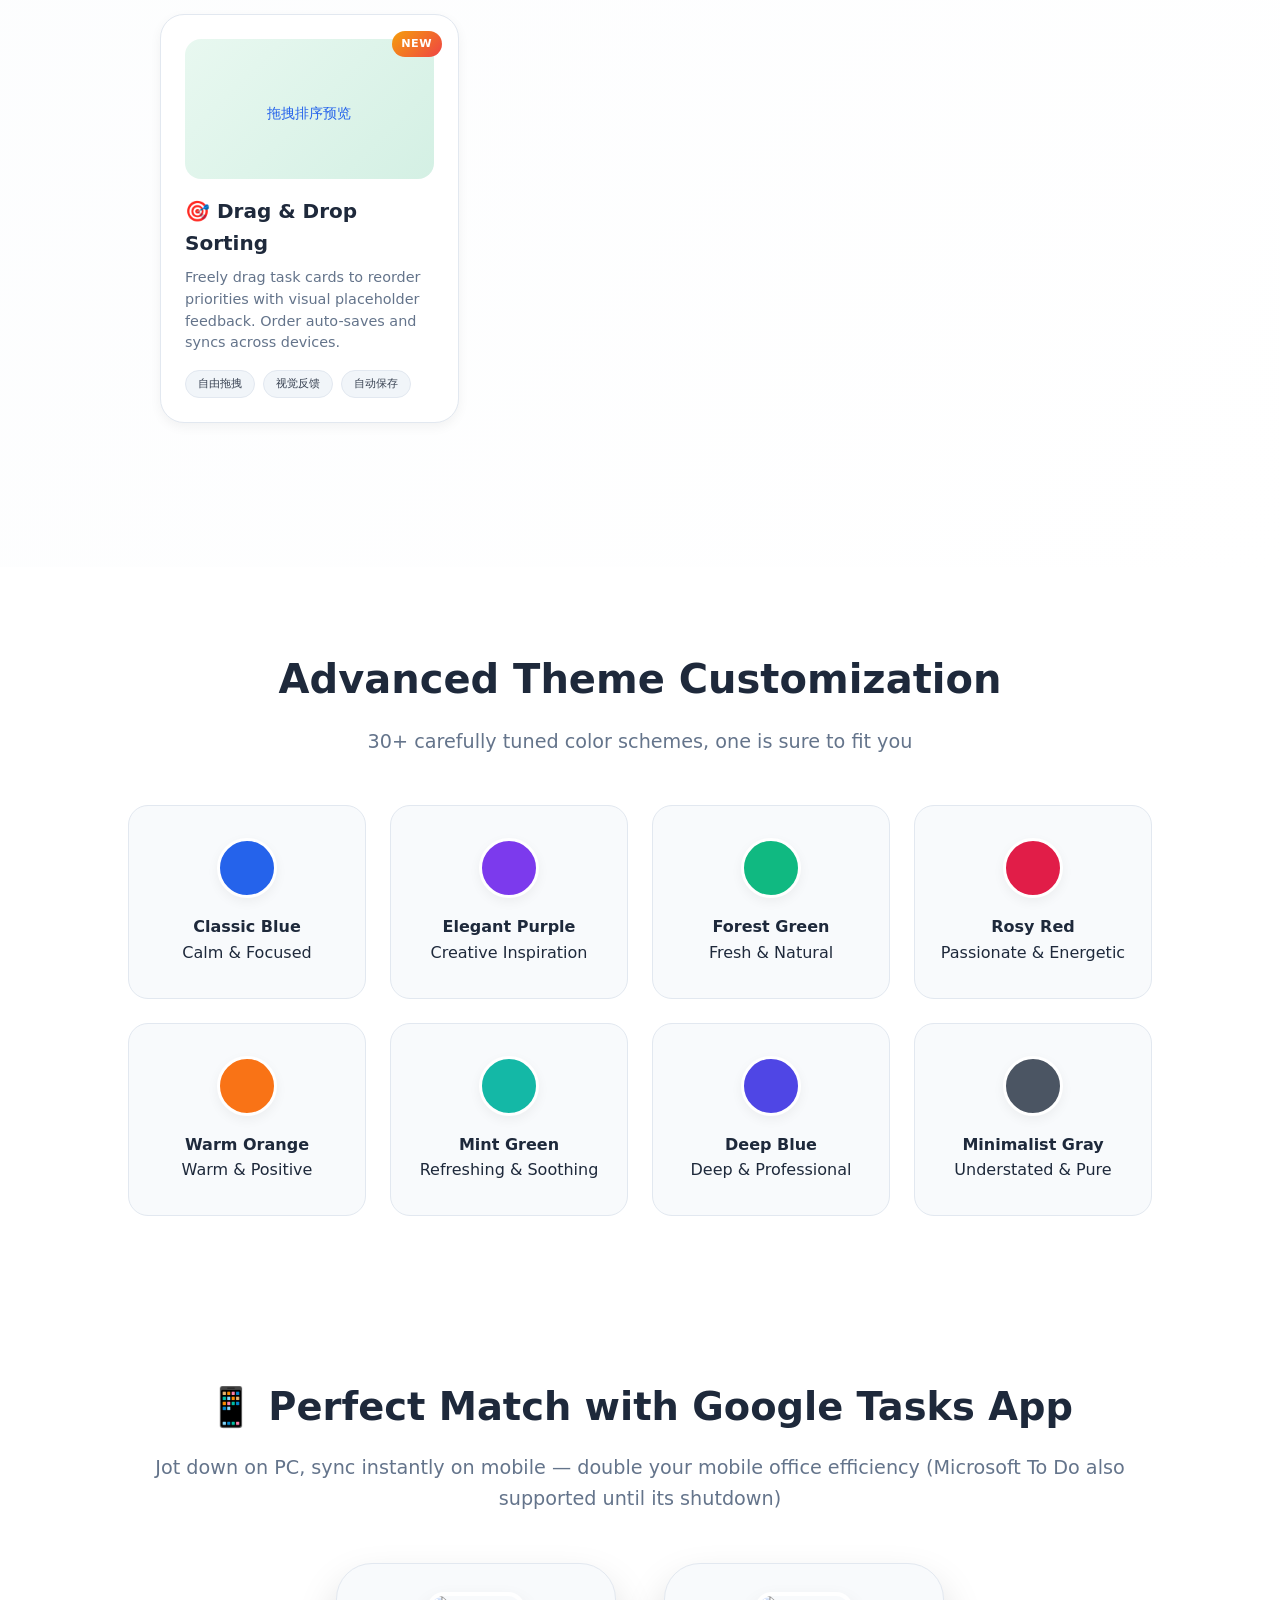
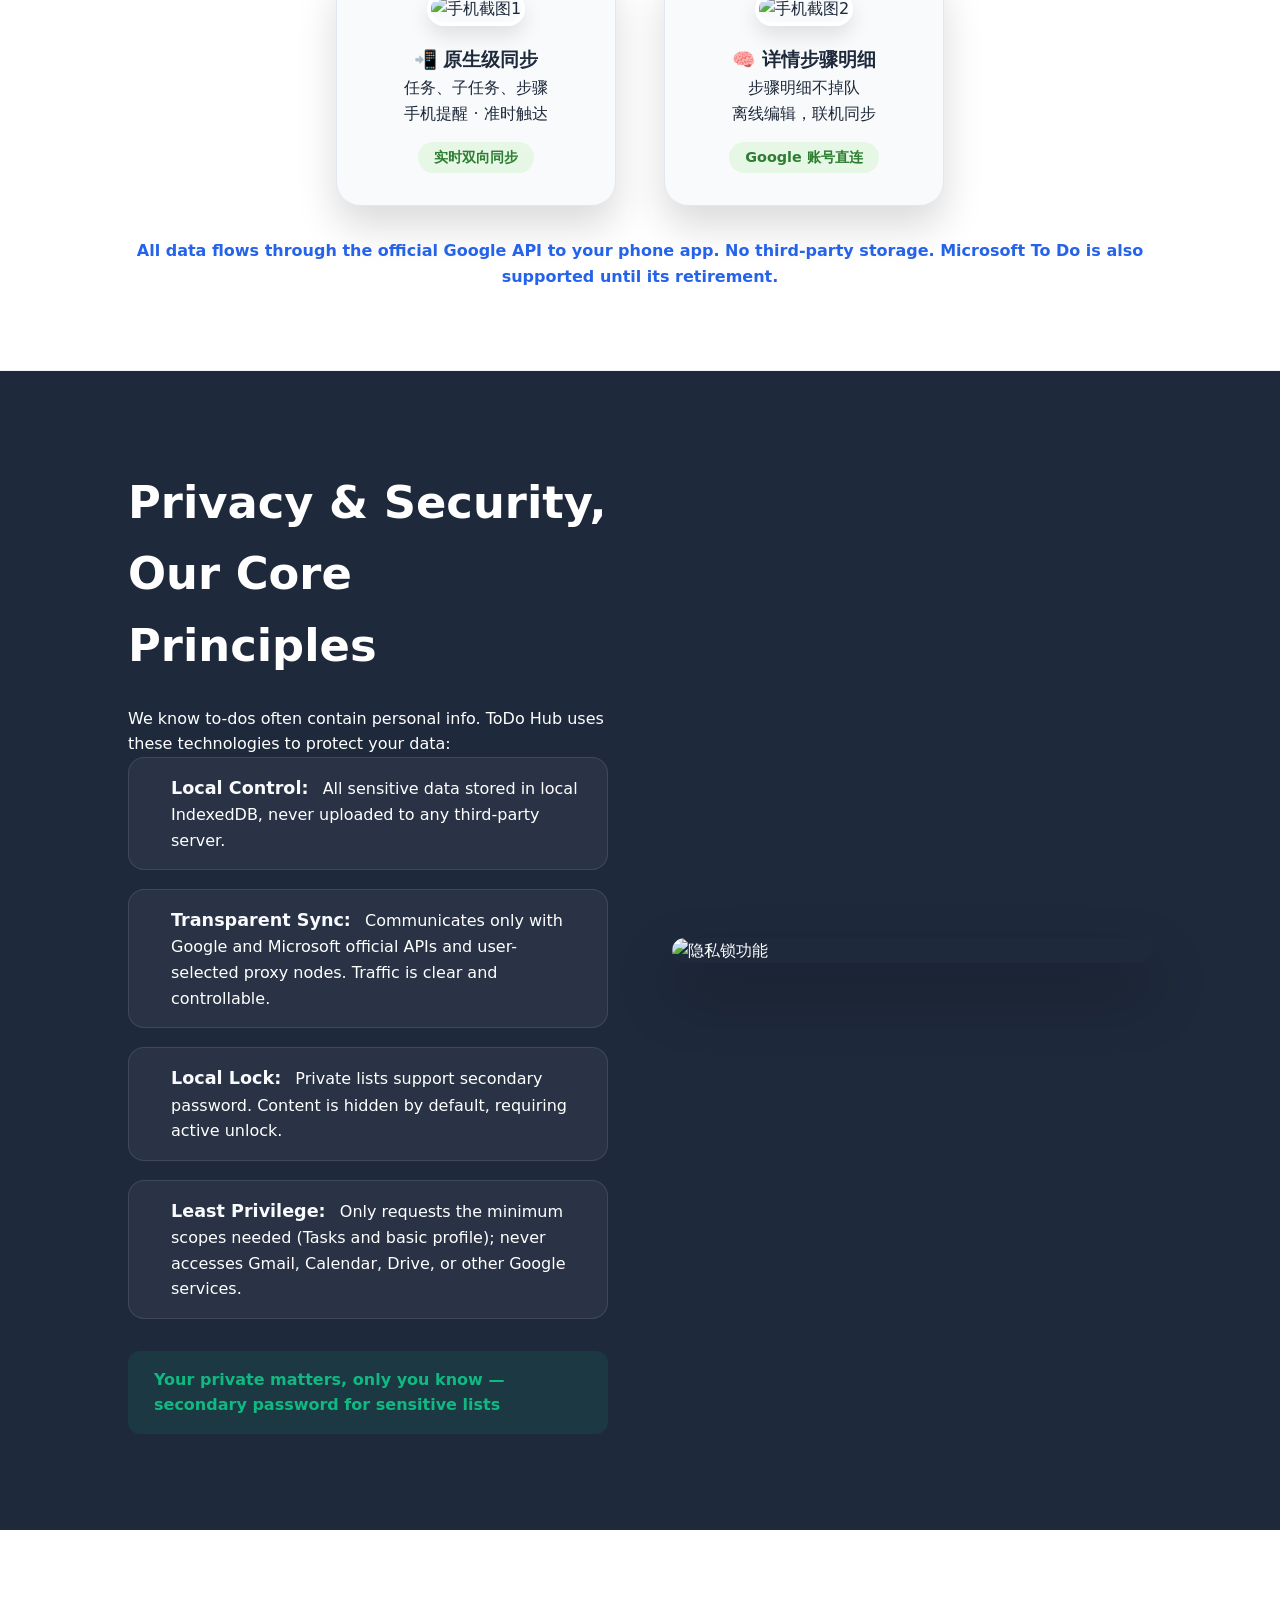
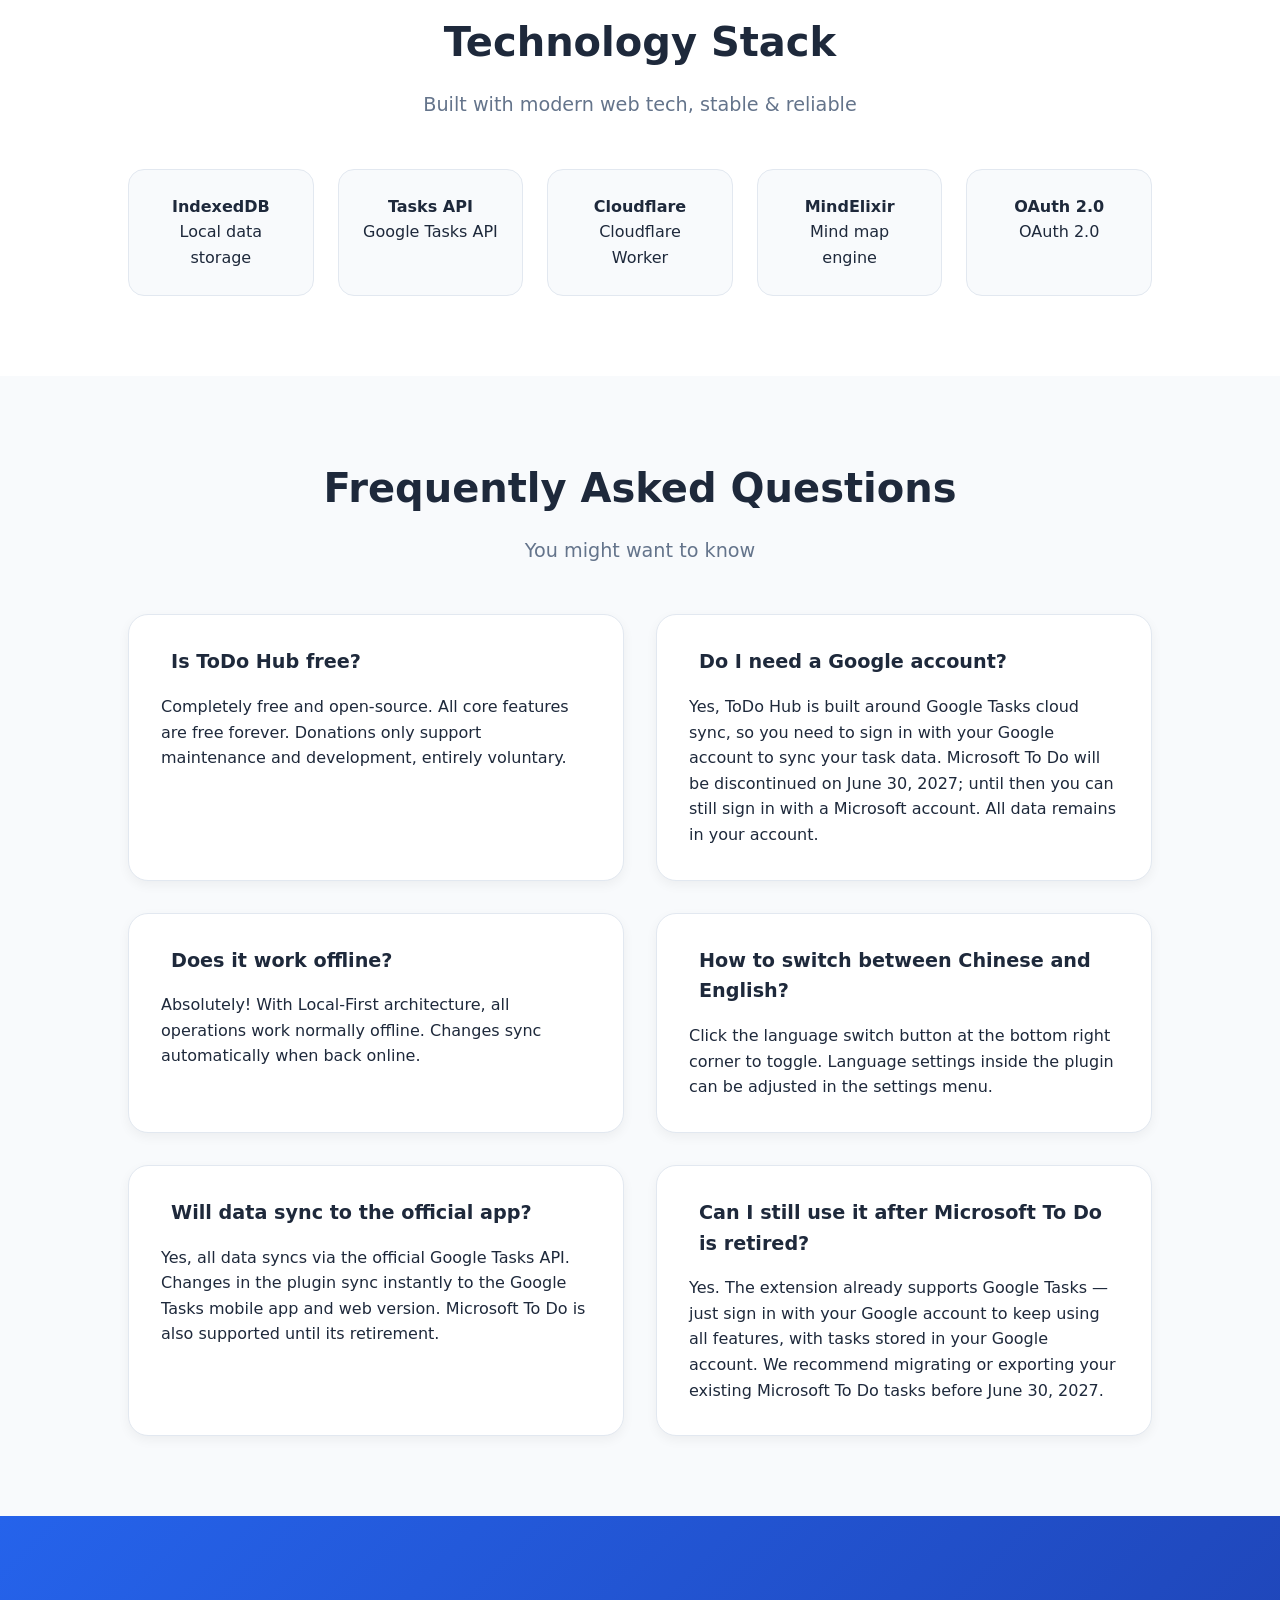
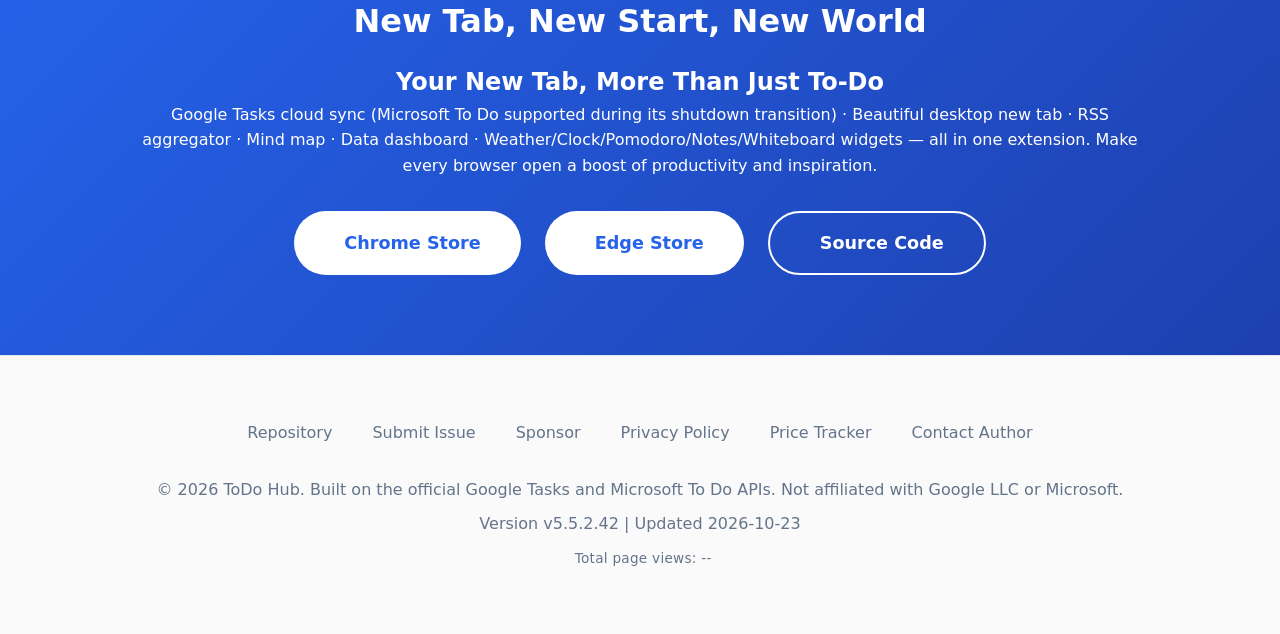
==== commit 13b83456: "Google API协议，隐私2" ====
--- a/index.html
+++ b/index.html
@@ -3,10 +3,10 @@
 <head>
     <meta charset="UTF-8">
     <meta name="viewport" content="width=device-width, initial-scale=1.0, user-scalable=yes">
-    <title>MS-ToDo Hub · 新标签，新起点，新世界</title>
-    <meta name="description" content="MS-ToDo Hub — 基于 Chrome MV3 的一站式效率平台：Google Tasks 云端同步（微软待办停服过渡支持） · 精美桌面新标签页 · RSS 信息聚合 · 思维导图 · 数据看板，辅以天气、时钟、番茄钟、便签、白板等桌面小组件。Local-First 离线优先，双向实时同步。">
+    <title>ToDo Hub · 新标签，新起点，新世界</title>
+    <meta name="description" content="ToDo Hub — 基于 Chrome MV3 的一站式效率平台：Google Tasks 云端同步（微软待办停服过渡支持） · 精美桌面新标签页 · RSS 信息聚合 · 思维导图 · 数据看板，辅以天气、时钟、番茄钟、便签、白板等桌面小组件。Local-First 离线优先，双向实时同步。">
     <meta name="keywords" content="Google Tasks, 谷歌任务, 微软待办, Microsoft To Do, 新标签页, RSS阅读器, 桌面模式, 离线同步, 思维导图, 番茄钟, 数据看板, 每日一言, 白板">
-    <meta property="og:title" content="MS-ToDo Hub · 新标签，新起点，新世界">
+    <meta property="og:title" content="ToDo Hub · 新标签，新起点，新世界">
     <meta property="og:description" content="一站式效率平台：Google Tasks 云端同步（微软待办停服过渡支持） · 精美桌面新标签页 · RSS 信息聚合 · 思维导图 · 数据看板 · 天气/时钟/番茄钟/便签/白板小组件 · Local-First 离线优先">
     <meta property="og:image" content="img/logo/logo.png">
     <!--    <meta name="google-adsense-account" content="ca-pub-5532146792919781">-->
@@ -21,8 +21,8 @@
 <nav>
     <div class="logo">
         <a href="/">
-            <img src="img/logo/logo.png" alt="MS-ToDo Hub Logo">
-            MS-ToDo Hub
+            <img src="img/logo/logo.png" alt="ToDo Hub Logo">
+            ToDo Hub
         </a>
     </div>
     <div class="nav-links">
@@ -45,9 +45,8 @@
 <section class="hero">
     <span class="version-badge" data-i18n="version-badge"><i class="fa-solid fa-check-double"></i> 新标签页 · 多合一效率工具</span>
     <h1 class="hero-title">
-        <span class="hero-brand">MS-ToDo Hub</span>
-        <span class="hero-title-divider">·</span>
-        <span data-i18n="hero-title">新标签页待办与效率平台</span>
+        <span class="hero-brand">ToDo Hub</span>
+        <span class="hero-title-sub" data-i18n="hero-title">新标签页待办与效率平台</span>
     </h1>
     <div id="dynamic-slogan"></div>
     <div class="tagline-row">
@@ -62,9 +61,6 @@
         <a href="https://microsoftedge.microsoft.com/addons/detail/mstodo/aoodkfaickihogbaooannechhccggnbp" class="btn-download btn-edge" target="_blank">
             <i class="fa-brands fa-edge"></i> <span data-i18n="btn-edge">Edge 商店</span>
         </a>
-        <a href="https://addons.mozilla.org/zh-CN/firefox/addon/ms-todo" class="btn-download btn-firefox" target="_blank">
-            <i class="fa-brands fa-firefox"></i> <span data-i18n="btn-firefox">Firefox 商店</span>
-        </a>
         <a href="/files/MS-ToDo_Hub.crx" class="btn-download btn-crx" download>
             <i class="fa-solid fa-download"></i> <span data-i18n="btn-crx">离线版</span>
         </a>
@@ -89,7 +85,7 @@
     </div>
     <div class="hero-image" onclick="toggleVideoModal(true)" style="cursor:pointer;">
         <div class="hero-play-btn"><i class="fa-solid fa-circle-play"></i></div>
-        <img src="img/xiaoT/xiaoT-info.webp" alt="MS-ToDo Hub xiaoT">
+        <img src="img/xiaoT/xiaoT-info.webp" alt="ToDo Hub xiaoT">
     </div>
 </section>
 
@@ -114,26 +110,42 @@
 
 <!-- ========== 应用说明（静态中英双语，供用户与平台审核方直接阅读，不依赖 JS） ========== -->
 <section class="app-about" id="about">
-    <h2 class="section-title" data-i18n="about-title">关于本应用</h2>
-    <div class="app-about-grid">
-        <div class="app-about-block" lang="zh-CN">
-            <h3>MS-ToDo Hub 是什么？</h3>
-            <p>MS-ToDo Hub 是一款面向 Chrome、Edge 与 Firefox 的浏览器扩展。它把浏览器新标签页变成待办与效率工作台：与 <strong>Google Tasks</strong> 双向同步任务（微软待办停服前同样支持 Microsoft To Do），并提供桌面模式、RSS 阅读器、思维导图、数据看板，以及天气、时钟、番茄钟、便签、白板等桌面小组件。</p>
-            <p><strong>Google 用户数据的用途：</strong>只有在您主动使用 Google 账号登录后，扩展才会通过 OAuth 2.0 申请最小授权范围——<code>.../auth/tasks</code>（读写您自己的任务列表）与基本资料（邮箱、姓名、头像，用于显示当前登录账号）。任务数据保存在您的 Google 账号与浏览器本地，不会出售、不会用于广告，也不会用于训练或改进 AI / 机器学习模型。</p>
-            <p><strong>有限使用声明：</strong>MS-ToDo Hub 对通过 Google API 获取的信息的使用，以及向任何其他应用传输该等信息的行为，均将遵守 <a href="https://developers.google.com/terms/api-services-user-data-policy" target="_blank" rel="noopener">Google API 服务用户数据政策</a>，包括其中的有限使用（Limited Use）要求。</p>
-            <p><strong>AI 相关：</strong>本应用不具备任何图像生成能力，不会使用 Google API 用户数据生成、创建或传播 AI 生成的未经当事人同意的私密图像（NCII）。</p>
-            <p><strong>无需登录：</strong>本网站（包括隐私权政策）无需注册或登录即可完整浏览，扩展也仅在您主动点击登录时才请求授权。</p>
-            <p class="app-about-links"><a href="privacy.html">隐私权政策</a> · <a href="price-tracker.html">价格跟踪</a> · <a href="https://chromewebstore.google.com/detail/icmnmeceeheemlmbmolfendmiieabiac" target="_blank" rel="noopener">Chrome 应用商店</a></p>
-        </div>
-        <div class="app-about-block" lang="en">
-            <h3>What is MS-ToDo Hub?</h3>
-            <p>MS-ToDo Hub is a browser extension for Chrome, Edge and Firefox. It turns your new tab page into a to-do and productivity workspace: it syncs your tasks with <strong>Google Tasks</strong> (Microsoft To Do remains supported until Microsoft retires it) and adds desktop mode, an RSS reader, a mind map, a productivity dashboard, and weather, clock, pomodoro, sticky note and whiteboard widgets.</p>
-            <p><strong>How Google user data is used:</strong> only after you choose to sign in with Google does the extension request OAuth 2.0 with the minimum scopes — <code>.../auth/tasks</code> (read and write your own task lists) and basic profile (email, name, avatar, shown as the signed-in account). Task data stays in your Google account and in your browser's local storage; it is never sold, never used for advertising, and never used to train or improve AI / machine-learning models.</p>
-            <p><strong>Limited Use:</strong> MS-ToDo Hub's use and transfer to any other app of information received from Google APIs will adhere to the <a href="https://developers.google.com/terms/api-services-user-data-policy" target="_blank" rel="noopener">Google API Services User Data Policy</a>, including the Limited Use requirements.</p>
-            <p><strong>AI:</strong> the extension has no image-generation capability and does not use Google API data to create, generate or distribute AI-generated non-consensual intimate imagery (NCII).</p>
-            <p><strong>No sign-in required:</strong> this entire website, including the Privacy Policy, is publicly viewable without registering or signing in; the extension only requests authorization when you actively click sign-in.</p>
-            <p class="app-about-links"><a href="privacy.html">Privacy Policy</a> · <a href="price-tracker.html">Price Tracker</a> · <a href="https://chromewebstore.google.com/detail/icmnmeceeheemlmbmolfendmiieabiac" target="_blank" rel="noopener">Chrome Web Store</a></p>
-        </div>
+    <div class="app-about-inner">
+        <div class="app-about-head">
+            <span class="app-about-badge"><i class="fa-solid fa-shield-halved"></i> Google API 合规说明</span>
+            <h2 data-i18n="about-title">关于本应用</h2>
+            <p class="app-about-lead">Chrome / Edge 新标签页待办扩展：与 <strong>Google Tasks</strong> 双向同步任务，并集成桌面模式、RSS 阅读器、思维导图、数据看板与桌面小组件。<strong>本站无需登录即可浏览。</strong></p>
+            <p class="app-about-lead app-about-lead-en">A Chrome / Edge new-tab to-do extension: two-way <strong>Google Tasks</strong> sync, plus desktop mode, an RSS reader, a mind map, a dashboard and desktop widgets. <strong>This site needs no sign-in.</strong></p>
+        </div>
+        <div class="app-about-grid">
+            <div class="app-about-block" lang="zh-CN">
+                <h3><i class="fa-solid fa-list-check"></i> 中文说明</h3>
+                <ul>
+                    <li><strong>用途：</strong>把浏览器新标签页变成待办与效率工作台，与 Google Tasks 双向同步任务（微软待办停服前同样支持）。</li>
+                    <li><strong>Google 数据：</strong>仅在您主动登录后，经 OAuth 2.0 读写您自己的任务列表（<code>.../auth/tasks</code>），并显示账号基本资料（邮箱、姓名、头像）。</li>
+                    <li><strong>数据流向：</strong>任务保存在您的 Google 账号与浏览器本地，不出售、不投放广告、不用于训练 AI / 机器学习模型。</li>
+                    <li><strong>有限使用：</strong>遵守 <a href="https://developers.google.com/terms/api-services-user-data-policy" target="_blank" rel="noopener">Google API 服务用户数据政策</a>，包括其中的 Limited Use 要求。</li>
+                    <li><strong>AI / NCII：</strong>无任何图像生成能力，不使用 Google 数据生成、创建或传播 AI 生成的未经同意的私密图像。</li>
+                    <li><strong>无需登录：</strong>本网站（含隐私权政策）无需注册或登录即可完整浏览。</li>
+                </ul>
+            </div>
+            <div class="app-about-block" lang="en">
+                <h3><i class="fa-solid fa-list-check"></i> English</h3>
+                <ul>
+                    <li><strong>Purpose:</strong> turns your new tab page into a to-do and productivity workspace, with two-way Google Tasks sync (Microsoft To Do is supported until it is retired).</li>
+                    <li><strong>Google data:</strong> only after you actively sign in does the extension read/write your own task lists via OAuth 2.0 (<code>.../auth/tasks</code>) and show basic profile info (email, name, avatar).</li>
+                    <li><strong>Data flow:</strong> tasks stay in your Google account and in local browser storage — never sold, never used for ads, never used to train AI / ML models.</li>
+                    <li><strong>Limited Use:</strong> adheres to the <a href="https://developers.google.com/terms/api-services-user-data-policy" target="_blank" rel="noopener">Google API Services User Data Policy</a>, including the Limited Use requirements.</li>
+                    <li><strong>AI / NCII:</strong> no image-generation capability; Google data is never used to create, generate or distribute AI-generated non-consensual intimate imagery.</li>
+                    <li><strong>No sign-in:</strong> this entire website, including the Privacy Policy, is publicly viewable without an account.</li>
+                </ul>
+            </div>
+        </div>
+        <p class="app-about-links">
+            <a href="privacy.html"><i class="fa-solid fa-lock"></i> 隐私权政策 / Privacy Policy</a>
+            <a href="price-tracker.html"><i class="fa-solid fa-tags"></i> 价格跟踪 / Price Tracker</a>
+            <a href="https://chromewebstore.google.com/detail/icmnmeceeheemlmbmolfendmiieabiac" target="_blank" rel="noopener"><i class="fa-brands fa-chrome"></i> Chrome 应用商店 / Web Store</a>
+        </p>
     </div>
 </section>
 
@@ -210,11 +222,11 @@
     <div class="showcase-grid">
         <div class="carousel-container" id="carousel1">
             <div class="carousel-slides" id="slides1">
-                <div class="carousel-slide"><img src="img/page/family-pc.png" alt="MS-ToDo Hub 主界面"></div>
-                <!--                <div class="carousel-slide"><img src="img/page/desktop.png" alt="MS-ToDo 桌面"></div>-->
-                <!--                <div class="carousel-slide"><img src="img/page/rss.jpg" alt="MS-ToDo rss"></div>-->
-                <div class="carousel-slide"><img src="img/page/Universities-list-zh.png" alt="MS-ToDo Hub 待办列表中文"></div>
-                <div class="carousel-slide"><img src="img/page/Universities-list-en.png" alt="MS-ToDo Hub 待办列表英文"></div>
+                <div class="carousel-slide"><img src="img/page/family-pc.png" alt="ToDo Hub 主界面"></div>
+                <!--                <div class="carousel-slide"><img src="img/page/desktop.png" alt="ToDo Hub 桌面"></div>-->
+                <!--                <div class="carousel-slide"><img src="img/page/rss.jpg" alt="ToDo Hub rss"></div>-->
+                <div class="carousel-slide"><img src="img/page/Universities-list-zh.png" alt="ToDo Hub 待办列表中文"></div>
+                <div class="carousel-slide"><img src="img/page/Universities-list-en.png" alt="ToDo Hub 待办列表英文"></div>
             </div>
             <button class="carousel-btn btn-prev" onclick="prevSlide('carousel1')">‹</button>
             <button class="carousel-btn btn-next" onclick="nextSlide('carousel1')">›</button>
@@ -260,9 +272,9 @@
         </div>
         <div class="carousel-container" id="carousel2">
             <div class="carousel-slides" id="slides2">
-                <div class="carousel-slide"><img src="img/page/Universities-mind-en.png" alt="MS-ToDo Hub 思维导图英文" style="height: 450px;"></div>
-                <div class="carousel-slide"><img src="img/page/Universities-mind-zh.png" alt="MS-ToDo Hub 思维导图中文" style="height: 450px;"></div>
-                <div class="carousel-slide"><img src="img/page/family-pc-mind.png" alt="MS-ToDo Hub 思维导图总览" style="height: 450px;"></div>
+                <div class="carousel-slide"><img src="img/page/Universities-mind-en.png" alt="ToDo Hub 思维导图英文" style="height: 450px;"></div>
+                <div class="carousel-slide"><img src="img/page/Universities-mind-zh.png" alt="ToDo Hub 思维导图中文" style="height: 450px;"></div>
+                <div class="carousel-slide"><img src="img/page/family-pc-mind.png" alt="ToDo Hub 思维导图总览" style="height: 450px;"></div>
             </div>
             <button class="carousel-btn btn-prev" onclick="prevSlide('carousel2')">‹</button>
             <button class="carousel-btn btn-next" onclick="nextSlide('carousel2')">›</button>
@@ -517,7 +529,7 @@
 <section class="highlight" id="privacy">
     <div class="highlight-content">
         <h2 data-i18n="p-title">隐私与安全，我们的核心原则</h2>
-        <p class="desc" data-i18n="p-desc">我们深知待办事项往往包含个人敏感信息。MS-ToDo Hub 采用以下技术保障您的数据安全：</p>
+        <p class="desc" data-i18n="p-desc">我们深知待办事项往往包含个人敏感信息。ToDo Hub 采用以下技术保障您的数据安全：</p>
         <div class="privacy-list">
             <div class="privacy-item"><i class="fa-solid fa-circle-check"></i>
                 <div><strong data-i18n="p1-t">数据自主控制：</strong><span data-i18n="p1-d">所有敏感数据存储在本地 IndexedDB，不上传任何第三方服务器存储。</span></div>
@@ -558,12 +570,12 @@
     <h2 class="section-title" data-i18n="faq-title">常见问题</h2>
     <p class="section-subtitle" data-i18n="faq-subtitle">你可能想了解的</p>
     <div class="faq-grid">
-        <div class="faq-item"><h4><i class="fa-regular fa-circle-question"></i> <span data-i18n="faq1-q">MS-ToDo Hub 是免费的吗？</span></h4>
+        <div class="faq-item"><h4><i class="fa-regular fa-circle-question"></i> <span data-i18n="faq1-q">ToDo Hub 是免费的吗？</span></h4>
             <p data-i18n="faq1-a">完全免费开源，所有核心功能均可永久免费使用。打赏仅用于支持作者维护域名和持续开发，完全自愿。</p></div>
         <div class="faq-item"><h4><i class="fa-regular fa-circle-question"></i> <span data-i18n="faq2-q">需要注册 Google 账号吗？</span></h4>
-            <p data-i18n="faq2-a">是的，MS-ToDo Hub 以 Google Tasks 云端同步为主，需要登录 Google 账号同步任务数据。微软待办将于 2027 年 6 月 30 日停止服务，在此之前仍可使用微软账号登录；所有数据仍归属于您的账户。</p></div>
+            <p data-i18n="faq2-a">是的，ToDo Hub 以 Google Tasks 云端同步为主，需要登录 Google 账号同步任务数据。微软待办将于 2027 年 6 月 30 日停止服务，在此之前仍可使用微软账号登录；所有数据仍归属于您的账户。</p></div>
         <div class="faq-item"><h4><i class="fa-regular fa-circle-question"></i> <span data-i18n="faq3-q">离线时能正常使用吗？</span></h4>
-            <p data-i18n="faq3-a">完全可以！MS-ToDo Hub 采用 Local-First 架构，离线时所有操作（增删改查）均正常工作，联网后自动同步到云端。</p></div>
+            <p data-i18n="faq3-a">完全可以！ToDo Hub 采用 Local-First 架构，离线时所有操作（增删改查）均正常工作，联网后自动同步到云端。</p></div>
         <div class="faq-item"><h4><i class="fa-regular fa-circle-question"></i> <span data-i18n="faq4-q">如何切换中英文？</span></h4>
             <p data-i18n="faq4-a">点击页面右下角的语言切换按钮即可在中文和英文之间切换。插件内的语言设置可在设置菜单中调整。</p></div>
         <div class="faq-item"><h4><i class="fa-regular fa-circle-question"></i> <span data-i18n="faq5-q">数据会同步到官方 App 吗？</span></h4>
@@ -608,7 +620,7 @@
     <div class="modal-content">
         <button class="modal-close" onclick="toggleSponsorModal(false)">&times;</button>
         <h2 style="margin-bottom: 1rem;" data-i18n="s-title">资助作者</h2>
-        <p style="color: var(--text-light); font-size: 1rem; margin-bottom: 2rem;" data-i18n="s-desc">如果你觉得 MS-ToDo Hub 提升了你的效率，欢迎请作者喝杯咖啡 ☕️ 所有打赏将用于域名维护和持续开发。</p>
+        <p style="color: var(--text-light); font-size: 1rem; margin-bottom: 2rem;" data-i18n="s-desc">如果你觉得 ToDo Hub 提升了你的效率，欢迎请作者喝杯咖啡 ☕️ 所有打赏将用于域名维护和持续开发。</p>
         <div class="qr-container">
             <div class="qr-item"><img src="img/pay/wechat-qrcode.png" alt="微信支付">
                 <p style="color:#07c160"><i class="fa-brands fa-weixin"></i> WeChat Pay</p></div>
@@ -630,7 +642,7 @@
         <a href="price-tracker.html"><i class="fa-solid fa-tags"></i> <span data-i18n="footer-pricetracker">价格跟踪</span></a>
         <a href="https://github.com/cuifuq7" target="_blank"><i class="fa-solid fa-user"></i> <span data-i18n="footer-contact">联系作者</span></a>
     </div>
-    <p class="footer-copyright">&copy; 2026 MS-ToDo Hub. <span data-i18n="footer-copy">基于 Google Tasks 与 Microsoft To Do 官方 API 构建，与 Google LLC 及微软公司均无附属关系。</span></p>
+    <p class="footer-copyright">&copy; 2026 ToDo Hub. <span data-i18n="footer-copy">基于 Google Tasks 与 Microsoft To Do 官方 API 构建，与 Google LLC 及微软公司均无附属关系。</span></p>
     <p class="footer-copyright" style="margin-top: 0.5rem;" data-i18n="footer-version">当前版本 v5.5.2.42 | 更新于 2026-10-23</p>
 </footer>
 
@@ -649,7 +661,6 @@
             'hero-desc': '基于 Chrome MV3 的一站式效率平台：Google Tasks 云端同步（微软待办停服过渡支持） · 精美桌面新标签页 · RSS 信息聚合 · 思维导图 · 数据看板 · 天气/时钟/番茄钟/便签/白板小组件 · Local-First 离线优先',
             'btn-chrome': 'Chrome 商店',
             'btn-edge': 'Edge 商店',
-            'btn-firefox': 'Firefox 商店',
             'btn-crx': '离线版下载',
             'btn-github-source': '查看源码',
             'stat-themes': '颜色主题',
@@ -723,7 +734,7 @@
             'mobile-sub': '电脑上随手记，手机端实时同步，移动办公效率倍增（微软待办停服过渡期同样支持）',
             'mobile-footnote': '所有数据均通过 Google 官方 API 与手机 App 无缝打通，无第三方存储；微软待办停服前同样支持',
             'p-title': '隐私与安全，我们的核心原则',
-            'p-desc': '我们深知待办事项往往包含个人敏感信息。MS-ToDo Hub 采用以下技术保障您的数据安全：',
+            'p-desc': '我们深知待办事项往往包含个人敏感信息。ToDo Hub 采用以下技术保障您的数据安全：',
             'p1-t': '数据自主控制：',
             'p1-d': '所有敏感数据存储在本地 IndexedDB，不上传任何第三方服务器存储。',
             'p2-t': '透明同步流向：',
@@ -742,12 +753,12 @@
             'tech-5': '安全认证',
             'faq-title': '常见问题',
             'faq-subtitle': '你可能想了解的',
-            'faq1-q': 'MS-ToDo Hub 是免费的吗？',
+            'faq1-q': 'ToDo Hub 是免费的吗？',
             'faq1-a': '完全免费开源，所有核心功能均可永久免费使用。打赏仅用于支持作者维护域名和持续开发，完全自愿。',
             'faq2-q': '需要注册 Google 账号吗？',
-            'faq2-a': '是的，MS-ToDo Hub 以 Google Tasks 云端同步为主，需要登录 Google 账号同步任务数据。微软待办将于 2027 年 6 月 30 日停止服务，在此之前仍可使用微软账号登录；所有数据仍归属于您的账户。',
+            'faq2-a': '是的，ToDo Hub 以 Google Tasks 云端同步为主，需要登录 Google 账号同步任务数据。微软待办将于 2027 年 6 月 30 日停止服务，在此之前仍可使用微软账号登录；所有数据仍归属于您的账户。',
             'faq3-q': '离线时能正常使用吗？',
-            'faq3-a': '完全可以！MS-ToDo Hub 采用 Local-First 架构，离线时所有操作（增删改查）均正常工作，联网后自动同步到云端。',
+            'faq3-a': '完全可以！ToDo Hub 采用 Local-First 架构，离线时所有操作（增删改查）均正常工作，联网后自动同步到云端。',
             'faq4-q': '如何切换中英文？',
             'faq4-a': '点击页面右下角的语言切换按钮即可在中文和英文之间切换。插件内的语言设置可在设置菜单中调整。',
             'faq5-q': '数据会同步到官方 App 吗？',
@@ -758,7 +769,7 @@
             'cta-title': '你的新标签页，不止于待办',
             'cta-desc': 'Google Tasks 云端同步（微软待办停服过渡支持） · 精美桌面新标签页 · RSS 信息聚合 · 思维导图 · 数据看板 · 天气/时钟/番茄钟/便签/白板小组件，一个插件全搞定。让每次打开浏览器都成为效率与灵感的起点。',
             's-title': '资助作者',
-            's-desc': '如果你觉得 MS-ToDo Hub 提升了你的效率，欢迎请作者喝杯咖啡 ☕️ 所有打赏将用于域名维护和持续开发。',
+            's-desc': '如果你觉得 ToDo Hub 提升了你的效率，欢迎请作者喝杯咖啡 ☕️ 所有打赏将用于域名维护和持续开发。',
             's-footer': '感谢每一位支持者的付出 🙏',
             'footer-copy': '基于 Google Tasks 与 Microsoft To Do 官方 API 构建，与 Google LLC 及微软公司均无附属关系。',
             'footer-version': '当前版本 v5.5.2.42 | 更新于 2026-10-23',
@@ -824,7 +835,6 @@
             'hero-desc': 'All-in-one productivity platform based on Chrome MV3: Google Tasks cloud sync (Microsoft To Do supported during its shutdown transition) · Beautiful desktop new tab · RSS aggregator · Mind map · Data dashboard · Weather/Clock/Pomodoro/Notes/Whiteboard widgets · Local-First offline',
             'btn-chrome': 'Chrome Store',
             'btn-edge': 'Edge Store',
-            'btn-firefox': 'Firefox Add-ons',
             'btn-crx': 'Offline (CRX)',
             'btn-github-source': 'Source Code',
             'stat-themes': 'Color Themes',
@@ -898,7 +908,7 @@
             'mobile-sub': 'Jot down on PC, sync instantly on mobile — double your mobile office efficiency (Microsoft To Do also supported until its shutdown)',
             'mobile-footnote': 'All data flows through the official Google API to your phone app. No third-party storage. Microsoft To Do is also supported until its retirement.',
             'p-title': 'Privacy & Security, Our Core Principles',
-            'p-desc': 'We know to-dos often contain personal info. MS-ToDo Hub uses these technologies to protect your data:',
+            'p-desc': 'We know to-dos often contain personal info. ToDo Hub uses these technologies to protect your data:',
             'p1-t': 'Local Control: ',
             'p1-d': 'All sensitive data stored in local IndexedDB, never uploaded to any third-party server.',
             'p2-t': 'Transparent Sync: ',
@@ -917,10 +927,10 @@
             'tech-5': 'OAuth 2.0',
             'faq-title': 'Frequently Asked Questions',
             'faq-subtitle': 'You might want to know',
-            'faq1-q': 'Is MS-ToDo Hub free?',
+            'faq1-q': 'Is ToDo Hub free?',
             'faq1-a': 'Completely free and open-source. All core features are free forever. Donations only support maintenance and development, entirely voluntary.',
             'faq2-q': 'Do I need a Google account?',
-            'faq2-a': 'Yes, MS-ToDo Hub is built around Google Tasks cloud sync, so you need to sign in with your Google account to sync your task data. Microsoft To Do will be discontinued on June 30, 2027; until then you can still sign in with a Microsoft account. All data remains in your account.',
+            'faq2-a': 'Yes, ToDo Hub is built around Google Tasks cloud sync, so you need to sign in with your Google account to sync your task data. Microsoft To Do will be discontinued on June 30, 2027; until then you can still sign in with a Microsoft account. All data remains in your account.',
             'faq3-q': 'Does it work offline?',
             'faq3-a': 'Absolutely! With Local-First architecture, all operations work normally offline. Changes sync automatically when back online.',
             'faq4-q': 'How to switch between Chinese and English?',
@@ -933,7 +943,7 @@
             'cta-title': 'Your New Tab, More Than Just To-Do',
             'cta-desc': 'Google Tasks cloud sync (Microsoft To Do supported during its shutdown transition) · Beautiful desktop new tab · RSS aggregator · Mind map · Data dashboard · Weather/Clock/Pomodoro/Notes/Whiteboard widgets — all in one extension. Make every browser open a boost of productivity and inspiration.',
             's-title': 'Sponsor the Author',
-            's-desc': 'If MS-ToDo Hub boosts your efficiency, feel free to buy the author a coffee ☕️ All donations support server maintenance and ongoing development.',
+            's-desc': 'If ToDo Hub boosts your efficiency, feel free to buy the author a coffee ☕️ All donations support server maintenance and ongoing development.',
             's-footer': 'Thanks to every supporter 🙏',
             'footer-copy': 'Built on the official Google Tasks and Microsoft To Do APIs. Not affiliated with Google LLC or Microsoft.',
             'footer-version': 'Version v5.5.2.42 | Updated 2026-10-23',
@@ -1103,8 +1113,8 @@
 
     // 动态slogan打字效果
     const sloganList = currentLang === 'zh'
-        ? ['新标签，新起点，新世界', '待办 · 桌面 · RSS · 导图 · 看板，一站式效率平台', '离线编辑，联网自动同步，数据永不丢失', '必应每日一图 + 空闲特效，桌面焕然一新', 'RSS 一键订阅 · OPML 导入 · 全文搜索', '番茄钟 · 便签 · 白板 · 每日一言，桌面小组件一应俱全', '手机App同步，移动办公无缝接力']
-        : ['New Tab, New Start, New World', 'To-Do · Desktop · RSS · Mind Map · Dashboard, all-in-one platform', 'Edit offline, auto-sync online, data never lost', 'Bing daily wallpaper + idle effects, fresh desktop', 'RSS subscribe · OPML import · Full-text search', 'Pomodoro · Notes · Whiteboard · Daily Quote, desktop widgets', 'Mobile app sync, seamless mobile office'];
+        ? ['新标签，新起点，新世界', '离线编辑，联网自动同步，数据永不丢失', '必应每日一图 + 空闲特效，桌面焕然一新', 'RSS 一键订阅 · OPML 导入 · 全文搜索', '番茄钟 · 便签 · 白板 · 每日一言，桌面小组件一应俱全', '手机App同步，移动办公无缝接力']
+        : ['New Tab, New Start, New World', 'Edit offline, auto-sync online, data never lost', 'Bing daily wallpaper + idle effects, fresh desktop', 'RSS subscribe · OPML import · Full-text search', 'Pomodoro · Notes · Whiteboard · Daily Quote, desktop widgets', 'Mobile app sync, seamless mobile office'];
     let sloganIndex = 0, charIndex = 0, isDeleting = false;
     const dynamicElement = document.getElementById('dynamic-slogan');
 
--- a/css/page.css
+++ b/css/page.css
@@ -10,7 +10,6 @@
     --primary-dark: #1d4ed8;
     --chrome-color: #4285f4;
     --edge-color: #0078d7;
-    --firefox-color: #ff7139;
     --text-dark: #1e293b;
     --text-light: #64748b;
     --bg-light: #f8fafc;
@@ -154,21 +153,24 @@
 }
 
 #dynamic-slogan {
-    font-size: 3.2rem;
-    font-weight: 800;
-    min-height: 6rem;
-    margin-bottom: 1.2rem;
+    font-size: 1.6rem;
+    font-weight: 600;
+    min-height: 2.2rem;
+    margin-bottom: 0.5rem;
     background: linear-gradient(135deg, #1e40af, var(--primary-color), #3b82f6);
     -webkit-background-clip: text;
     -webkit-text-fill-color: transparent;
     background-clip: text;
-    letter-spacing: -1px;
-    line-height: 1.3;
+    letter-spacing: 1px;
+    line-height: 1.4;
+    opacity: 0.85;
     display: flex;
     align-items: center;
     justify-content: center;
     gap: 12px;
     flex-wrap: wrap;
+    position: relative;
+    z-index: 1;
 }
 
 .tagline-row {
@@ -236,10 +238,6 @@
 
 .btn-edge {
     background: var(--edge-color);
-}
-
-.btn-firefox {
-    background: var(--firefox-color);
 }
 
 .btn-crx {
@@ -1162,77 +1160,164 @@
 
 /* ========== Hero 标题（h1，静态可见，供搜索引擎与平台审核识别应用名与用途） ========== */
 .hero-title {
-    font-size: 1.25rem;
-    font-weight: 600;
-    letter-spacing: 2px;
-    color: var(--text-light);
-    margin: 0 0 1rem;
+    display: flex;
+    align-items: baseline;
+    justify-content: center;
+    flex-wrap: wrap;
+    gap: 0.7rem;
+    margin: 0 0 0.8rem;
+    font-size: 2.6rem;
+    font-weight: 800;
+    line-height: 1.2;
     position: relative;
     z-index: 1;
 }
 
 .hero-title .hero-brand {
-    color: var(--primary-color);
-    font-weight: 800;
+    letter-spacing: -0.5px;
+    background: linear-gradient(135deg, #1e40af, var(--primary-color), #3b82f6);
+    -webkit-background-clip: text;
+    -webkit-text-fill-color: transparent;
+    background-clip: text;
+}
+
+.hero-title .hero-title-sub {
+    font-size: 1.3rem;
+    font-weight: 600;
     letter-spacing: 1px;
-}
-
-.hero-title .hero-title-divider {
-    margin: 0 0.4rem;
-    opacity: 0.5;
-}
-
-/* ========== 应用说明（中英双语静态区块） ========== */
+    color: var(--text-light);
+}
+
+/* ========== 应用说明（Google API 合规说明，中英双语静态区块） ========== */
 .app-about {
-    max-width: 1200px;
+    padding: 4rem 10% 3rem;
+    background: linear-gradient(180deg, #f8fafc 0%, #ffffff 100%);
+    border-top: 1px solid var(--gray-100);
+    border-bottom: 1px solid var(--gray-100);
+}
+
+.app-about-inner {
+    max-width: 1080px;
     margin: 0 auto;
-    padding: 4rem 8% 1rem;
+}
+
+.app-about-head {
+    text-align: center;
+    margin-bottom: 2.2rem;
+}
+
+.app-about-badge {
+    display: inline-block;
+    padding: 6px 16px;
+    margin-bottom: 1rem;
+    border-radius: 40px;
+    background: rgba(37, 99, 235, 0.08);
+    color: var(--primary-color);
+    font-size: 0.8rem;
+    font-weight: 600;
+    letter-spacing: 0.5px;
+}
+
+.app-about-head h2 {
+    font-size: 1.8rem;
+    font-weight: 700;
+    color: var(--text-dark);
+    margin-bottom: 1rem;
+}
+
+.app-about-lead {
+    max-width: 760px;
+    margin: 0 auto;
+    font-size: 1rem;
+    line-height: 1.8;
+    color: var(--text-light);
+}
+
+.app-about-lead strong {
+    color: var(--text-dark);
+}
+
+.app-about-lead-en {
+    margin-top: 0.5rem;
+    font-size: 0.88rem;
+    opacity: 0.85;
 }
 
 .app-about-grid {
     display: grid;
     grid-template-columns: 1fr 1fr;
-    gap: 2rem;
-    margin-top: 2.5rem;
+    gap: 1.5rem;
+    align-items: start;
 }
 
 .app-about-block {
+    height: 100%;
+    padding: 1.5rem 1.75rem;
     background: #fff;
     border: 1px solid var(--gray-200);
-    border-radius: 16px;
-    padding: 1.8rem 2rem;
+    border-radius: 18px;
     box-shadow: var(--shadow-sm);
 }
 
 .app-about-block h3 {
-    font-size: 1.25rem;
+    display: flex;
+    align-items: center;
+    gap: 0.5rem;
+    margin-bottom: 1rem;
+    padding-bottom: 0.75rem;
+    border-bottom: 1px solid var(--gray-100);
+    font-size: 0.95rem;
     font-weight: 700;
-    color: var(--text-dark);
-    margin-bottom: 1rem;
-}
-
-.app-about-block p {
-    font-size: 0.95rem;
-    line-height: 1.8;
+    letter-spacing: 1px;
+    color: var(--primary-color);
+}
+
+.app-about-block ul {
+    list-style: none;
+    margin: 0;
+    padding: 0;
+}
+
+.app-about-block li {
+    position: relative;
+    padding-left: 1.1rem;
+    margin-bottom: 0.7rem;
+    font-size: 0.88rem;
+    line-height: 1.75;
     color: var(--text-light);
-    margin-bottom: 0.9rem;
+}
+
+.app-about-block li:last-child {
+    margin-bottom: 0;
+}
+
+.app-about-block li::before {
+    content: '';
+    position: absolute;
+    top: 0.65rem;
+    left: 0;
+    width: 6px;
+    height: 6px;
+    border-radius: 50%;
+    background: var(--primary-color);
+    opacity: 0.55;
 }
 
 .app-about-block strong {
     color: var(--text-dark);
+    font-weight: 600;
 }
 
 .app-about-block code {
-    background: var(--gray-100);
     padding: 1px 6px;
     border-radius: 6px;
-    font-size: 0.9em;
-    color: var(--primary-color);
+    background: var(--gray-100);
+    color: var(--primary-color);
+    font-size: 0.85em;
 }
 
 .app-about-block a {
     color: var(--primary-color);
-    font-weight: 600;
     text-decoration: none;
 }
 
@@ -1241,14 +1326,32 @@
 }
 
 .app-about-links {
-    margin-top: 1.2rem;
-    padding-top: 1rem;
-    border-top: 1px dashed var(--gray-200);
+    display: flex;
+    justify-content: center;
+    flex-wrap: wrap;
+    gap: 1.5rem;
+    margin-top: 1.8rem;
+    font-size: 0.9rem;
+}
+
+.app-about-links a {
+    color: var(--text-light);
+    text-decoration: none;
+    transition: var(--transition);
+}
+
+.app-about-links a:hover {
+    color: var(--primary-color);
+}
+
+.app-about-links i {
+    margin-right: 0.35rem;
+    color: var(--primary-color);
 }
 
 @media (max-width: 900px) {
     .app-about {
-        padding: 3rem 1.2rem 1rem;
+        padding: 3rem 1.2rem;
     }
 
     .app-about-grid {
@@ -1257,6 +1360,136 @@
     }
 
     .app-about-block {
-        padding: 1.4rem;
+        padding: 1.25rem 1.35rem;
+    }
+
+    .app-about-head h2 {
+        font-size: 1.5rem;
+    }
+}
+
+/* ========== 移动端布局修复（导航换行、Hero 缩放、避免横向溢出） ========== */
+@media (max-width: 992px) {
+    nav {
+        flex-wrap: wrap;
+        justify-content: center;
+        gap: 0.5rem 1rem;
+        padding: 0.9rem 5%;
+    }
+
+    .logo {
+        font-size: 1.2rem;
+    }
+
+    .nav-links {
+        flex-wrap: wrap;
+        justify-content: center;
+        gap: 0.35rem 1.1rem;
+        width: 100%;
+    }
+
+    .nav-links a,
+    .nav-links span {
+        font-size: 0.88rem;
+        padding: 3px 0;
+    }
+
+    .nav-lang {
+        margin-left: 0;
+    }
+
+    .tech-grid {
+        grid-template-columns: repeat(2, 1fr);
+    }
+
+    .tech-item {
+        padding: 1.25rem 1rem;
+    }
+
+    .faq-item {
+        padding: 1.5rem;
+    }
+}
+
+@media (max-width: 768px) {
+    .hero {
+        padding: 3rem 6% 3rem;
+    }
+
+    .hero-title {
+        font-size: 1.9rem;
+        gap: 0.45rem;
+        margin-bottom: 0.6rem;
+    }
+
+    .hero-title .hero-title-sub {
+        font-size: 0.95rem;
+        letter-spacing: 0;
+    }
+
+    #dynamic-slogan {
+        font-size: 1.05rem;
+        min-height: 1.7rem;
+        letter-spacing: 0;
+    }
+
+    .hero .version-badge {
+        font-size: 0.9rem;
+        padding: 6px 18px;
+        margin-bottom: 1.2rem;
+    }
+
+    .hero .subhead {
+        font-size: 1rem;
+    }
+
+    .tagline-row {
+        gap: 0.75rem;
+        margin: 1.1rem 0;
+    }
+
+    .tagline {
+        font-size: 0.95rem;
+        padding: 0.4rem 1rem;
+    }
+
+    .download-container {
+        gap: 0.8rem;
+    }
+
+    .btn-download {
+        padding: 0.8rem 1.5rem;
+        font-size: 0.95rem;
+    }
+
+    .stats-bar {
+        flex-wrap: wrap;
+        gap: 1.5rem 2.5rem;
+        padding: 1.5rem 1rem;
+        border-radius: 28px;
+        margin-top: 2.5rem;
+    }
+
+    .stat-number {
+        font-size: 1.5rem;
+    }
+
+    .section-title {
+        font-size: 1.7rem;
+    }
+
+    .section-subtitle {
+        font-size: 1rem;
+        margin-bottom: 2rem;
+    }
+
+    .tech-grid {
+        grid-template-columns: 1fr;
+        gap: 1rem;
+    }
+
+    .footer-links {
+        gap: 1rem;
+        font-size: 0.9rem;
     }
 }
